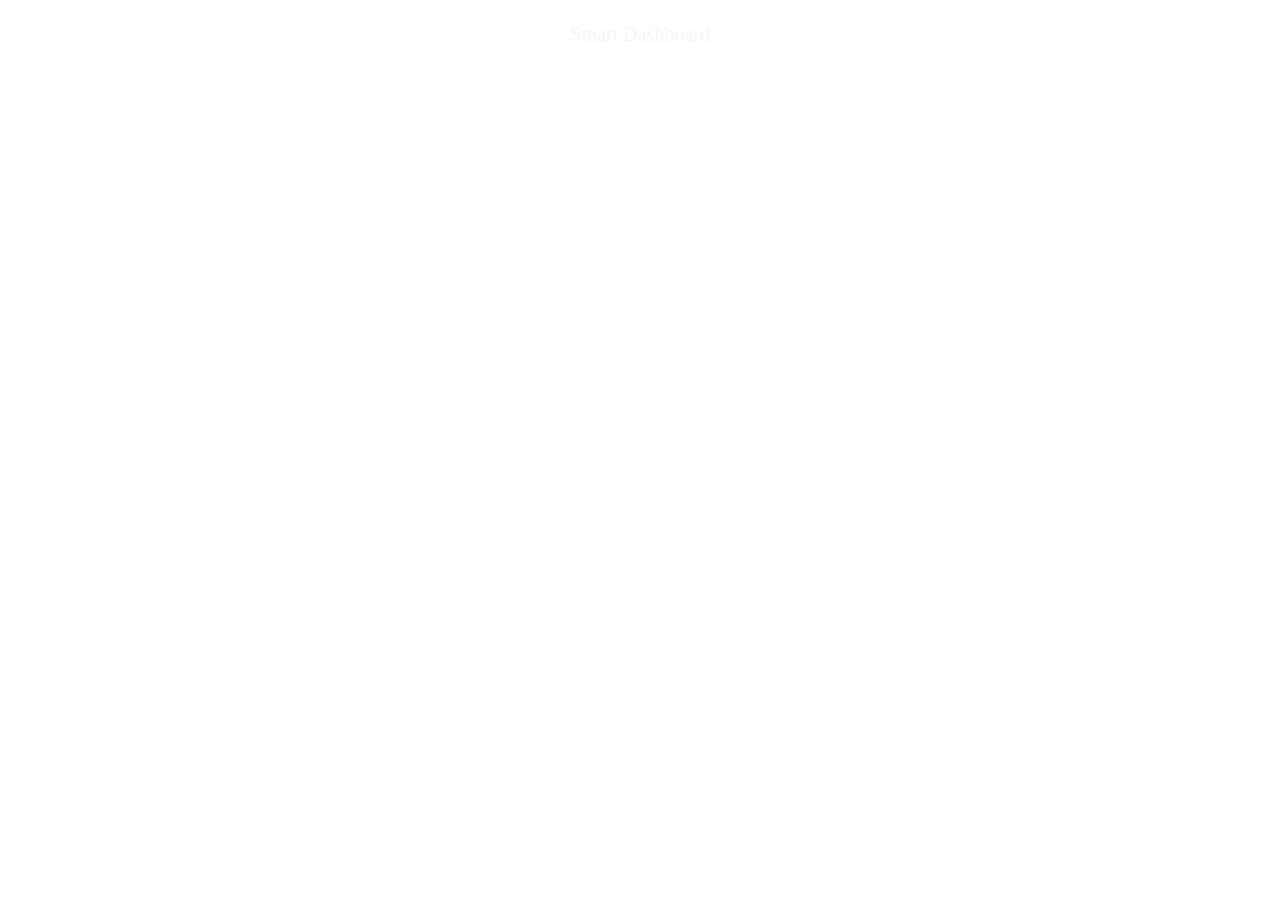
==== index.html @ 5be7c39c "Add files via upload" ====
<!DOCTYPE html>
<html lang="en">
<head>
    <meta charset="UTF-8">
    <meta name="viewport" content="width=device-width, initial-scale=1.0">
    <meta name="description" content="Dashboard Digital SmartInterlink Milik Tricode Inovasi Teknologi">
    <meta name="author" content="Muhammad Tsabit Darmawan">
    <link rel="stylesheet" href="style/style-globe.css">
    <link rel="shortcut icon" href="assets/favico/3codeico.png" type="image/x-icon">
    <meta http-equiv="refresh" content="50">
    <title>Digital Design SmartInterlink Dashboard</title>
</head>
<body>
    <div class="preload"></div>
    <section class="section-global-background">
        <header class="" style="display: flex; justify-content: center;">
            <div class="light-header-cter"></div>
            <div class="border-top"></div>
            <p style="color: aliceblue; font-size: 20px; position: absolute; margin-top: 15px;">Smart Dashboard</p>
        </header>
    </section>
    
</body>
</html>
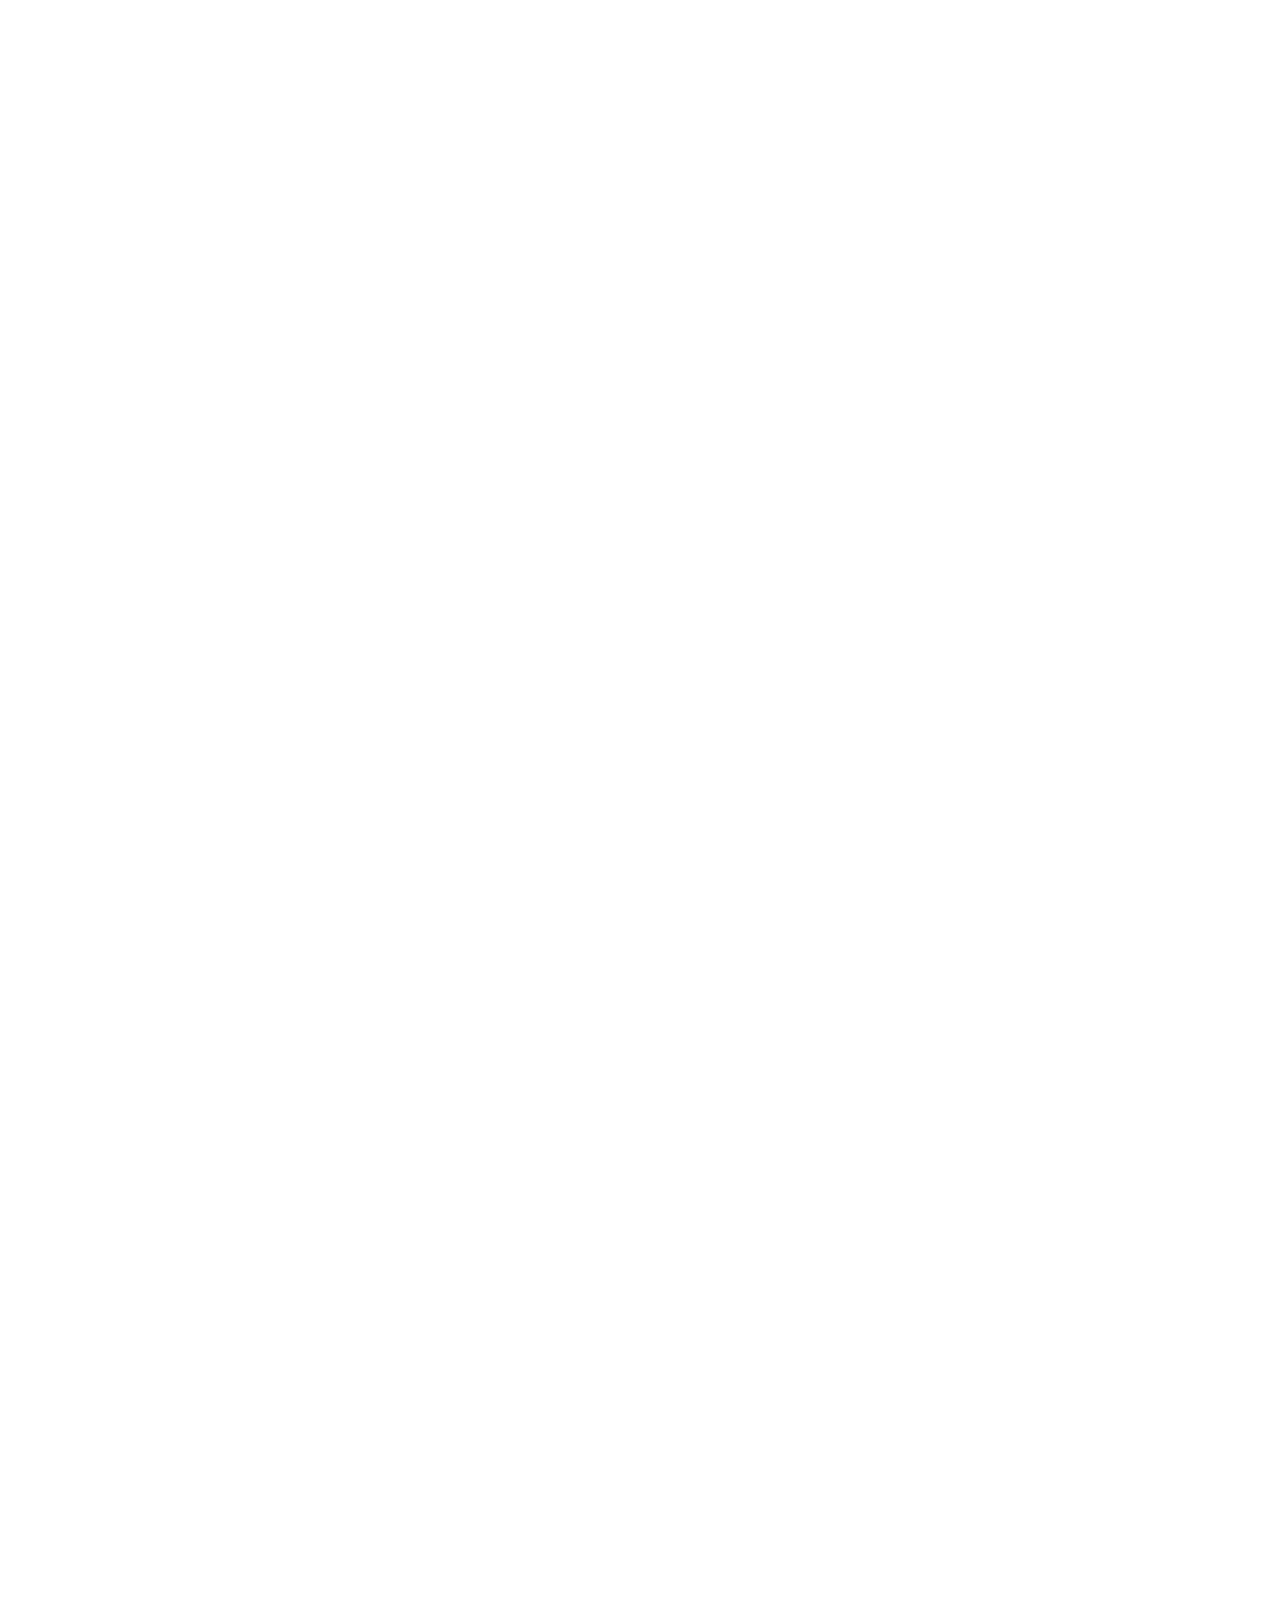
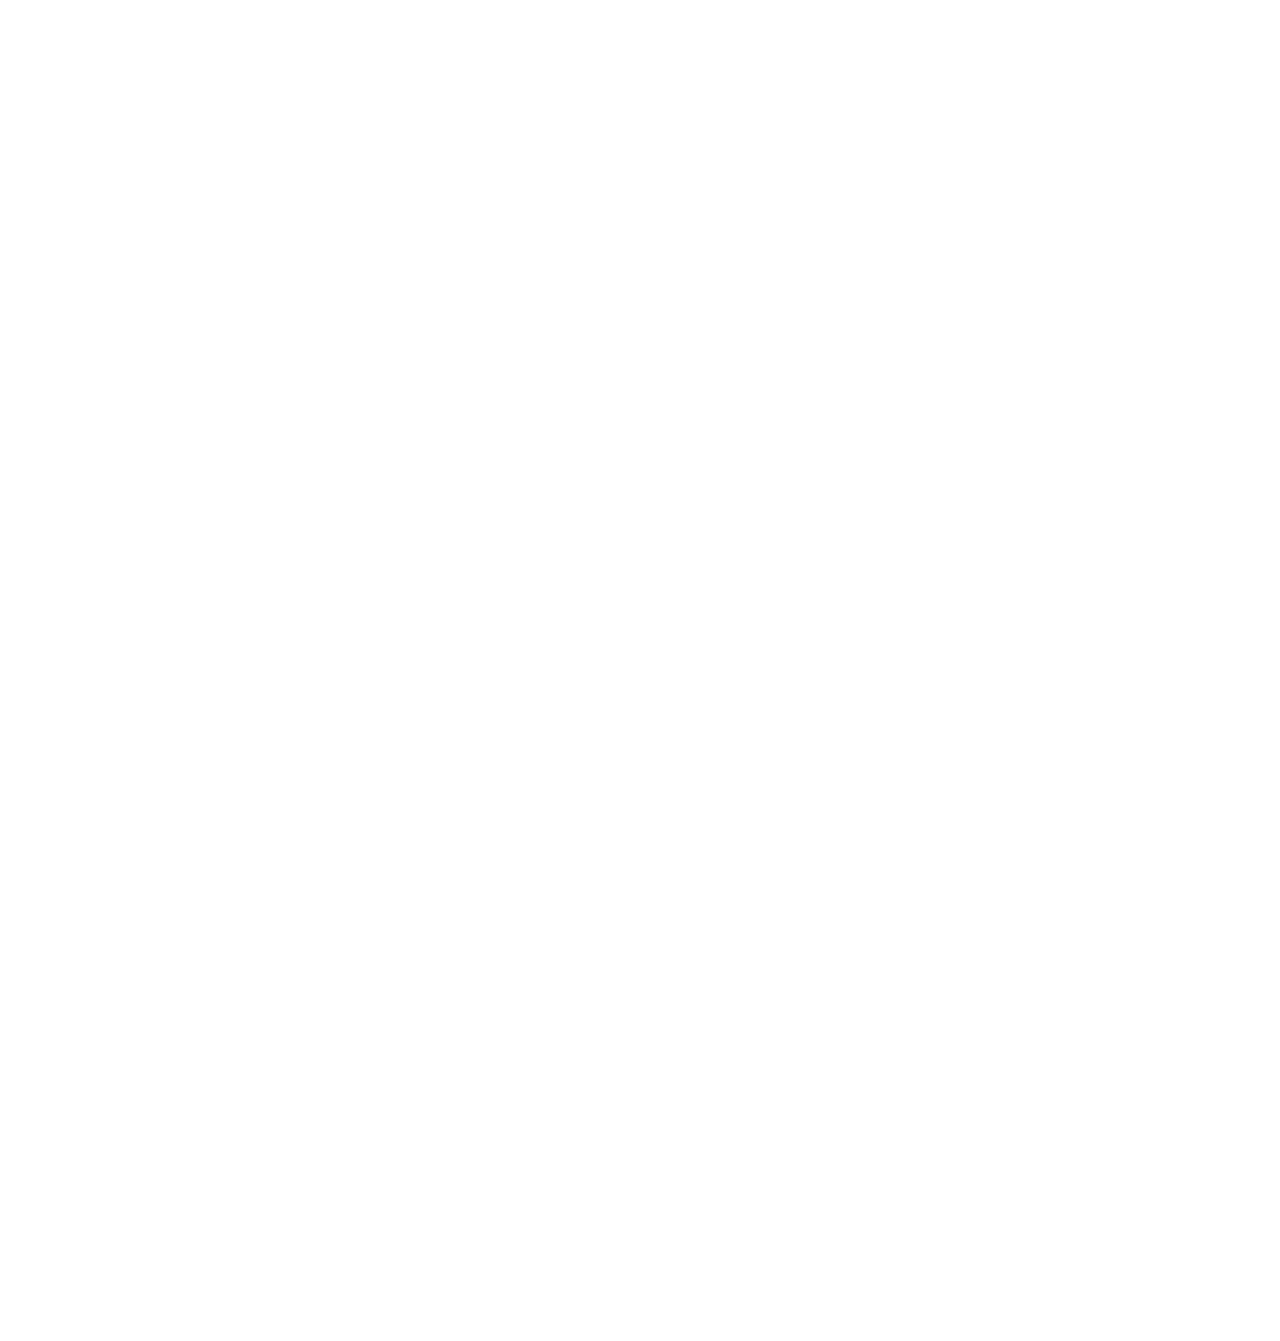
==== commit 87280b3c: "Update index.html" ====
--- a/index.html
+++ b/index.html
@@ -1,24 +1,4590 @@
-<!DOCTYPE html>
 <html lang="en">
+
 <head>
-    <meta charset="UTF-8">
-    <meta name="viewport" content="width=device-width, initial-scale=1.0">
-    <meta name="description" content="Dashboard Digital SmartInterlink Milik Tricode Inovasi Teknologi">
-    <meta name="author" content="Muhammad Tsabit Darmawan">
-    <link rel="stylesheet" href="style/style-globe.css">
-    <link rel="shortcut icon" href="assets/favico/3codeico.png" type="image/x-icon">
-    <meta http-equiv="refresh" content="50">
-    <title>Digital Design SmartInterlink Dashboard</title>
+  <meta charset="utf-8">
+  <meta name="viewport" content="width=device-width">
+  <meta http-equiv="Cache-Control" content="no-cache">
+  <meta http-equiv="Expires" content="0">
+  <meta name="viewport" content="width=device-width,initial-scale=1,maximum-scale=1,user-scalable=no">
+  <title>Web Client</title>
+
+  <script type="text/javascript" src="./Portal/app.js?1727661745168"></script>
+  <script type="text/javascript" src="./Person/app.js?1727661745168"></script>
+  <script type="text/javascript" src="./Anpr/app.js?1727661745168"></script>
+  <script type="text/javascript" src="./VehicleManage/app.js?1727661745168"></script>
+  <script type="text/javascript" src="./Attendance/app.js?1727661745168"></script>
+  <script type="text/javascript" src="./AccessControl/app.js?1727661745168"></script>
+  <script type="text/javascript" src="./Video/app.js?1727661745168"></script>
+  <script type="text/javascript" src="./Broadcast/app.js?1727661745168"></script>
+  <script type="text/javascript" src="./BI/app.js?1727661745168"></script>
+  <script type="text/javascript" src="./Vehicle/app.js?1727661745168"></script>
+  <script type="text/javascript" src="./MobileEnforcement/app.js?1727661745168"></script>
+  <script type="text/javascript" src="./FileManager/app.js?1727661745168"></script>
+  <script type="text/javascript" src="./Maintenance/app.js?1727661745168"></script>
+  <script type="text/javascript" src="./Visitor/app.js?1727661745168"></script>
+  <script type="text/javascript" src="./Resource/app.js?1727661745168"></script>
+  <script type="text/javascript" src="./DisplayDms/app.js?1727661745168"></script>
+  <script type="text/javascript" src="./OfficeworkFlow/app.js?1727661745168"></script>
+  <script type="text/javascript" src="./Event/app.js?1727661745168"></script>
+  
+    
+  <link rel="stylesheet" href="style-pre-dev.css">
+  <link rel="stylesheet" href="style-pre-dev-1.css">
 </head>
-<body>
-    <div class="preload"></div>
-    <section class="section-global-background">
-        <header class="" style="display: flex; justify-content: center;">
-            <div class="light-header-cter"></div>
-            <div class="border-top"></div>
-            <p style="color: aliceblue; font-size: 20px; position: absolute; margin-top: 15px;">Smart Dashboard</p>
-        </header>
-    </section>
-    
+
+<body id="body" style="position: static; overflow: hidden auto;">
+  <div class="ztree-sprite-preload"></div>
+  <div class="checkbox_false_full_focus"></div>
+  <script src="./Common/polyfill.min.js?1698846026652"></script>
+  <script src="./Common/vendorGraph.js?1698846026652"></script>
+  <script src="./Common/main.js?1698846026652"></script>
+  <script src="./Common/common.js?1698846026652"></script>
+  <script src="./Common/components.js?1698846026652"></script>
+  <script src="./Common/delegate.js?1698846026652"></script>
+  <script src="./Common/addon.js?1698846026652"></script>
+  <div id="web-control-ocx-container" style="width:1px;height: 1px;position: absolute;top: -1000px;"></div>
+  <div class="el-loading-mask is-fullscreen is-default is-primary" style="display: none;">
+    <div class="el-loading-spinner"><span class="h-an-icon-loading h-icon-loading loading-icon"><span
+          class="path1"></span><span class="path2"></span><span class="path3"></span><span class="path4"></span></span>
+      <p class="el-loading-text"> Loading… </p>
+    </div>
+  </div>
+  <div id="portal_1727661748311_181" style="height: 100%; width: 100%;">
+    <div style="height: 100%; width: 100%;" id="portal">
+      <div id="portal" class="Portal">
+        <div data-v-73fae838="" class="home-board-wrapper">
+          <div data-v-73fae838="" class="screen"
+            style="transform: scale(0.75) translate(-50%); background: url(/assets/smartinterlink-demo.png);">
+            <div data-v-73fae838="" class="points-container">
+              <div data-v-07463776="" data-v-73fae838="" class="points-wrapper" style="top: 41%; left: 25%;"><i
+                  data-v-07463776="" class="icon icomoon-nav_route_analysis_f"></i>
+                <div data-v-07463776="" class="point-desc animation-out" style="--width: 14px;"><span data-v-07463776=""
+                    class="points-name">Patrol</span></div>
+              </div>
+              <div data-v-07463776="" data-v-73fae838="" class="points-wrapper" style="top: 28%; left: 31%;"><i
+                  data-v-07463776="" class="icon icomoon-nav_alarm_center_f"></i>
+                <div data-v-07463776="" class="point-desc animation-out" style="--width: 14px;"><span data-v-07463776=""
+                    class="points-name">Alarm Detection</span></div>
+              </div>
+              <div data-v-07463776="" data-v-73fae838="" class="points-wrapper" style="top: 21%; left: 42%;"><i
+                  data-v-07463776="" class="icon icomoon-nav_monitoring_f"></i>
+                <div data-v-07463776="" class="point-desc animation-out" style="--width: 14px;"><span data-v-07463776=""
+                    class="points-name">Video</span></div>
+              </div>
+              <div data-v-07463776="" data-v-73fae838="" class="points-wrapper" style="top: 17%; left: 48%;"><i
+                  data-v-07463776="" class="icon icomoon-nav_security_server_f"></i>
+                <div data-v-07463776="" class="point-desc animation-out" style="--width: 14px;"><span data-v-07463776=""
+                    class="points-name">Health Monitoring</span></div>
+              </div>
+              <div data-v-07463776="" data-v-73fae838="" class="points-wrapper" style="top: 37%; left: 33%;"><i
+                  data-v-07463776="" class="icon icomoon-nav_heat_analysis_f"></i>
+                <div data-v-07463776="" class="point-desc animation-out" style="--width: 14px;"><span data-v-07463776=""
+                    class="points-name">Canteen Consumption</span></div>
+              </div>
+              <div data-v-07463776="" data-v-73fae838="" class="points-wrapper" style="top: 39%; left: 41%;"><i
+                  data-v-07463776="" class="icon icomoon-nav_real_timestatus_overview_f"></i>
+                <div data-v-07463776="" class="point-desc animation-out" style="--width: 14px;"><span data-v-07463776=""
+                    class="points-name">Digital Signage Screen</span></div>
+              </div>
+              <div data-v-07463776="" data-v-73fae838="" class="points-wrapper" style="top: 45%; left: 40%;"><i
+                  data-v-07463776="" class="icon icomoon-nav_video_intercom_f"></i>
+                <div data-v-07463776="" class="point-desc animation-out" style="--width: 14px;"><span data-v-07463776=""
+                    class="points-name">Video Intercom</span></div>
+              </div>
+              <div data-v-07463776="" data-v-73fae838="" class="points-wrapper" style="top: 41%; left: 47%;"><i
+                  data-v-07463776="" class="icon icomoon-nav_authentication_f"></i>
+                <div data-v-07463776="" class="point-desc animation-out" style="--width: 14px;"><span data-v-07463776=""
+                    class="points-name">Visitor</span></div>
+              </div>
+              <div data-v-07463776="" data-v-73fae838="" class="points-wrapper" style="top: 47%; left: 51%;"><i
+                  data-v-07463776="" class="icon icomoon-nav_face-search_f"></i>
+                <div data-v-07463776="" class="point-desc animation-out" style="--width: 14px;"><span data-v-07463776=""
+                    class="points-name">Access Control</span></div>
+              </div>
+              <div data-v-07463776="" data-v-73fae838="" class="points-wrapper" style="top: 25%; left: 55%;"><i
+                  data-v-07463776="" class="icon icomoon-nav_dashboard_f"></i>
+                <div data-v-07463776="" class="point-desc animation-out" style="--width: 14px;"><span data-v-07463776=""
+                    class="points-name">Intelligent Analysis</span></div>
+              </div>
+              <div data-v-07463776="" data-v-73fae838="" class="points-wrapper" style="top: 25%; left: 64%;"><i
+                  data-v-07463776="" class="icon icomoon-nav_speaker_unit_f"></i>
+                <div data-v-07463776="" class="point-desc animation-out" style="--width: 14px;"><span data-v-07463776=""
+                    class="points-name">Broadcast</span></div>
+              </div>
+              <div data-v-07463776="" data-v-73fae838="" class="points-wrapper" style="top: 35%; left: 62%;"><i
+                  data-v-07463776="" class="icon icomoon-nav_identity_access_search_f"></i>
+                <div data-v-07463776="" class="point-desc animation-out" style="--width: 14px;"><span data-v-07463776=""
+                    class="points-name">Attendance</span></div>
+              </div>
+              <div data-v-07463776="" data-v-73fae838="" class="points-wrapper" style="top: 47%; left: 64%;"><i
+                  data-v-07463776="" class="icon icomoon-nav_door_f"></i>
+                <div data-v-07463776="" class="point-desc animation-out" style="--width: 14px;"><span data-v-07463776=""
+                    class="points-name">Emergency Escape</span></div>
+              </div>
+              <div data-v-07463776="" data-v-73fae838="" class="points-wrapper" style="top: 60%; left: 65%;"><i
+                  data-v-07463776="" class="icon icomoon-nav_Temperature_f"></i>
+                <div data-v-07463776="" class="point-desc animation-out" style="--width: 14px;"><span data-v-07463776=""
+                    class="points-name">Temperature Screening</span></div>
+              </div>
+              <div data-v-07463776="" data-v-73fae838="" class="points-wrapper" style="top: 65%; left: 60%;"><i
+                  data-v-07463776="" class="icon icomoon-nav_entrance_exit_f"></i>
+                <div data-v-07463776="" class="point-desc animation-out" style="--width: 14px;"><span data-v-07463776=""
+                    class="points-name">Entrance and Exit</span></div>
+              </div>
+              <div data-v-07463776="" data-v-73fae838="" class="points-wrapper" style="top: 66%; left: 35%;"><i
+                  data-v-07463776="" class="icon icomoon-nav_vehicle_analysis_f"></i>
+                <div data-v-07463776="" class="point-desc animation-out" style="--width: 14px;"><span data-v-07463776=""
+                    class="points-name">On-Board Service</span></div>
+              </div>
+            </div>
+            <div data-v-73fae838="" class="board-header">
+              <div data-v-73fae838="" class="header-top">
+                <div data-v-73fae838="" class="header-top-center"><img data-v-73fae838=""
+                    src="[data-uri]"
+                    class="twill-img twill-img__left"> <span data-v-73fae838="" class="header-title">Smart Dashboard
+                    Tricode</span> <img data-v-73fae838=""
+                    src="[data-uri]"
+                    class="twill-img twill-img__right"></div>
+              </div>
+              <div data-v-73fae838="" class="header-menu" style=""><span data-v-73fae838="" title="Overview"
+                  class="tab menu-sel">Overview</span><span data-v-73fae838="" title="Person"
+                  class="tab menu-nor">Person</span><span data-v-73fae838="" title="Vehicle"
+                  class="tab menu-nor">Vehicle</span><span data-v-73fae838="" title="Security"
+                  class="tab menu-nor">Security</span> <!----></div>
+            </div>
+            <div data-v-73fae838="" class="board-content"><!---->
+              <div data-v-aa69c0be="" data-v-73fae838="" class="overview">
+                <div data-v-3f4dba14="" data-v-aa69c0be="" class="panel-wrapper show-panel ltr" style="width: 360px;">
+                  <div data-v-2e45b11d="" data-v-aa69c0be="" class="people-statistics board-margin" data-v-3f4dba14="">
+                    <div data-v-3c5108cb="" data-v-2e45b11d="" class="board-bar">
+                      <div data-v-3c5108cb="" class="board-bar-left"><span data-v-3c5108cb="" class="board-bar-icon"
+                          style="background-image: url(&quot;[data-uri]&quot;);"></span>
+                        <div data-v-3c5108cb="" class="title-wrapper" style="width: 292px;"><span data-v-3c5108cb=""
+                            title="TODAY’S PERSON STATISTICS" class="board-bar-title">TODAY’S PERSON STATISTICS</span>
+                        </div>
+                      </div>
+                      <div data-v-3c5108cb="" class="board-bar-right"><!----> <button data-v-3c5108cb="" type="button"
+                          title="Refresh" class="el-button el-button--default is-icon"><!----><i
+                            class="icomoon-common_btn_refresh"></i><!----><!----></button></div>
+                    </div>
+                    <div data-v-2e45b11d="" class="wrapper bottom-line">
+                      <div data-v-2e45b11d="" class="img"><img data-v-2e45b11d=""
+                          src="[data-uri]">
+                      </div>
+                      <div data-v-2e45b11d="" class="right">
+                        <div data-v-2e45b11d="" class="content-wrapper"><span data-v-2e45b11d=""
+                            title="Persons in Campus" class="title ellipsis">Persons in Campus</span> <span
+                            data-v-2e45b11d="" class="all">0</span></div>
+                        <div data-v-2e45b11d="" class="content-wrapper"><span data-v-2e45b11d="" class="text-wrapper">
+                            <div data-v-c45aeb64="" data-v-2e45b11d="" class="circle-wrapper"
+                              style="background: rgb(64, 164, 255); box-shadow: rgba(0, 43, 255, 0.5) 0px 0px 4px 0px;">
+                            </div> <label data-v-2e45b11d="" class="normal-content">Entered Persons：</label>
+                          </span> <span data-v-2e45b11d="" class="number">0</span></div>
+                        <div data-v-2e45b11d="" class="content-wrapper"><span data-v-2e45b11d="" class="text-wrapper">
+                            <div data-v-c45aeb64="" data-v-2e45b11d="" class="circle-wrapper"
+                              style="background: rgb(255, 202, 49); box-shadow: rgba(255, 64, 0, 0.5) 0px 0px 4px 0px;">
+                            </div> <label data-v-2e45b11d="" class="normal-content">Exited Persons：</label>
+                          </span> <span data-v-2e45b11d="" class="number">0</span></div>
+                      </div>
+                    </div>
+                    <div data-v-2e45b11d="" class="wrapper">
+                      <div data-v-2e45b11d="" class="img"><img data-v-2e45b11d=""
+                          src="[data-uri]">
+                      </div>
+                      <div data-v-2e45b11d="" class="right">
+                        <div data-v-2e45b11d="" class="content-wrapper"><span data-v-2e45b11d=""
+                            title="Visitors in Campus" class="title ellipsis">Visitors in Campus</span> <span
+                            data-v-2e45b11d="" class="all">0</span></div>
+                        <div data-v-2e45b11d="" class="content-wrapper"><span data-v-2e45b11d="" class="text-wrapper">
+                            <div data-v-c45aeb64="" data-v-2e45b11d="" class="circle-wrapper"
+                              style="background: rgb(64, 164, 255); box-shadow: rgba(0, 43, 255, 0.5) 0px 0px 4px 0px;">
+                            </div> <label data-v-2e45b11d="" class="normal-content">Entered Persons：</label>
+                          </span> <span data-v-2e45b11d="" class="number">0</span></div>
+                        <div data-v-2e45b11d="" class="content-wrapper"><span data-v-2e45b11d="" class="text-wrapper">
+                            <div data-v-c45aeb64="" data-v-2e45b11d="" class="circle-wrapper"
+                              style="background: rgb(255, 202, 49); box-shadow: rgba(255, 64, 0, 0.5) 0px 0px 4px 0px;">
+                            </div> <label data-v-2e45b11d="" class="normal-content">Exited Persons：</label>
+                          </span> <span data-v-2e45b11d="" class="number">0</span></div>
+                      </div>
+                    </div>
+                  </div>
+                  <div data-v-340de984="" data-v-aa69c0be="" class="chart-wrapper board-margin"
+                    menu-id="s_menu_accesscontrol_databoard_access_trends" condition="[object Object]"
+                    data-v-3f4dba14="">
+                    <div data-v-3c5108cb="" data-v-340de984="" class="board-bar"
+                      menu-id="s_menu_accesscontrol_databoard_access_trends">
+                      <div data-v-3c5108cb="" class="board-bar-left"><span data-v-3c5108cb="" class="board-bar-icon"
+                          style="background-image: url(&quot;[data-uri]&quot;);"></span>
+                        <div data-v-3c5108cb="" class="title-wrapper" style="width: 174px;"><span data-v-3c5108cb=""
+                            title="ACCESS TREND" class="board-bar-title">ACCESS TREND</span></div>
+                      </div>
+                      <div data-v-3c5108cb="" class="board-bar-right">
+                        <div data-v-3c5108cb="" class="el-select"><!----><span class="el-select__text"></span><!---->
+                          <div class="el-input el-input--suffix"><!----><!----><!----><input autocomplete="off"
+                              placeholder="Please select." readonly="readonly" unselectable="off" type="text" rows="2"
+                              tipsmaxwidth="480" tipsplacement="top-start" tipsoffset="0" tipstrigger="focus"
+                              tipsclass="" debounce="0" title="Last 30 Days" class="el-input__inner"
+                              style="padding-right: 20.9778px;"><!----><span class="el-input__suffix"><span
+                                class="el-input__suffix-inner"><i
+                                  class="el-input__icon h-icon-angle_down_sm"></i><!----></span></span><!----><!---->
+                          </div>
+                          <div class="el-select-dropdown board-bar-select"
+                            style="display: none; min-width: 63.8074px; max-width: 480px;">
+                            <div class="el-scrollbar has-gutter" always-show="" is-small="" style="">
+                              <div class="el-select-dropdown__wrap el-scrollbar__wrap"
+                                style="margin-bottom: -9px; margin-right: -9px;">
+                                <ul class="el-scrollbar__view el-select-dropdown__list">
+                                  <li data-v-3c5108cb="" title="" class="el-select-dropdown__item radio"><!----><span
+                                      class=""> Today </span><!----><!----></li>
+                                  <li data-v-3c5108cb="" title="" class="el-select-dropdown__item radio"><!----><span
+                                      class=""> Last 7 Days </span><!----><!----></li>
+                                  <li data-v-3c5108cb="" title="" class="el-select-dropdown__item selected radio">
+                                    <!----><span class=""> Last 30 Days </span><!----><!----></li><!---->
+                                </ul>
+                              </div>
+                              <div class="el-scrollbar__bar is-horizontal"
+                                style="opacity: 1; height: 12px; display: none;">
+                                <div class="el-scrollbar__rail">
+                                  <div class="el-scrollbar__thumb" style="opacity: 1;"></div>
+                                </div>
+                              </div>
+                              <div class="el-scrollbar__bar is-vertical"
+                                style="opacity: 1; width: 12px; display: none;">
+                                <div class="el-scrollbar__rail">
+                                  <div class="el-scrollbar__thumb" style="opacity: 1;"></div>
+                                </div>
+                              </div>
+                            </div><!---->
+                          </div>
+                        </div> <button data-v-3c5108cb="" type="button" title="Refresh"
+                          class="el-button el-button--default is-icon"><!----><i
+                            class="icomoon-common_btn_refresh"></i><!----><!----></button>
+                      </div>
+                    </div>
+                    <div data-v-340de984="" class="chart" _echarts_instance_="ec_1727661748868"
+                      style="-webkit-tap-highlight-color: transparent; user-select: none; position: relative;">
+                      <div
+                        style="position: relative; width: 395px; height: 250px; padding: 0px; margin: 0px; border-width: 0px;">
+                        <canvas data-zr-dom-id="zr_0" width="617" height="390"
+                          style="position: absolute; left: 0px; top: 0px; width: 395px; height: 250px; user-select: none; -webkit-tap-highlight-color: rgba(0, 0, 0, 0); padding: 0px; margin: 0px; border-width: 0px;"></canvas>
+                      </div>
+                      <div></div>
+                    </div>
+                  </div>
+                  <div data-v-c4810cae="" data-v-aa69c0be="" class="chart-wrapper"
+                    menu-id="s_menu_vehicle_databoard_vehicle_flow_trends" condition="[object Object]"
+                    data-v-3f4dba14="">
+                    <div data-v-3c5108cb="" data-v-c4810cae="" class="board-bar"
+                      menu-id="s_menu_vehicle_databoard_vehicle_flow_trends">
+                      <div data-v-3c5108cb="" class="board-bar-left"><span data-v-3c5108cb="" class="board-bar-icon"
+                          style="background-image: url(&quot;[data-uri]&quot;);"></span>
+                        <div data-v-3c5108cb="" class="title-wrapper" style="width: 174px;"><span data-v-3c5108cb=""
+                            title="VEHICLE PARKING TREND OF PARKING LOTS" class="board-bar-title title-name-ani"
+                            style="--scrollWidth: -354px;">VEHICLE PARKING TREND OF PARKING LOTS</span></div>
+                      </div>
+                      <div data-v-3c5108cb="" class="board-bar-right">
+                        <div data-v-3c5108cb="" class="el-select"><!----><span class="el-select__text"></span><!---->
+                          <div class="el-input el-input--suffix"><!----><!----><!----><input autocomplete="off"
+                              placeholder="Please select." readonly="readonly" unselectable="off" type="text" rows="2"
+                              tipsmaxwidth="480" tipsplacement="top-start" tipsoffset="0" tipstrigger="focus"
+                              tipsclass="" debounce="0" title="Last 7 Days" class="el-input__inner"
+                              style="padding-right: 20.9778px;"><!----><span class="el-input__suffix"><span
+                                class="el-input__suffix-inner"><i
+                                  class="el-input__icon h-icon-angle_down_sm"></i><!----></span></span><!----><!---->
+                          </div>
+                          <div class="el-select-dropdown board-bar-select"
+                            style="display: none; min-width: 63.8074px; max-width: 480px;">
+                            <div class="el-scrollbar has-gutter" always-show="" is-small="" style="">
+                              <div class="el-select-dropdown__wrap el-scrollbar__wrap"
+                                style="margin-bottom: -9px; margin-right: -9px;">
+                                <ul class="el-scrollbar__view el-select-dropdown__list">
+                                  <li data-v-3c5108cb="" title="" class="el-select-dropdown__item radio"><!----><span
+                                      class=""> Today </span><!----><!----></li>
+                                  <li data-v-3c5108cb="" title="" class="el-select-dropdown__item selected radio">
+                                    <!----><span class=""> Last 7 Days </span><!----><!----></li>
+                                  <li data-v-3c5108cb="" title="" class="el-select-dropdown__item radio"><!----><span
+                                      class=""> Last 30 Days </span><!----><!----></li><!---->
+                                </ul>
+                              </div>
+                              <div class="el-scrollbar__bar is-horizontal"
+                                style="opacity: 1; height: 12px; display: none;">
+                                <div class="el-scrollbar__rail">
+                                  <div class="el-scrollbar__thumb" style="opacity: 1;"></div>
+                                </div>
+                              </div>
+                              <div class="el-scrollbar__bar is-vertical"
+                                style="opacity: 1; width: 12px; display: none;">
+                                <div class="el-scrollbar__rail">
+                                  <div class="el-scrollbar__thumb" style="opacity: 1;"></div>
+                                </div>
+                              </div>
+                            </div><!---->
+                          </div>
+                        </div> <button data-v-3c5108cb="" type="button" title="Refresh"
+                          class="el-button el-button--default is-icon"><!----><i
+                            class="icomoon-common_btn_refresh"></i><!----><!----></button>
+                      </div>
+                    </div>
+                    <div data-v-c4810cae="" class="chart" _echarts_instance_="ec_1727661748869"
+                      style="-webkit-tap-highlight-color: transparent; user-select: none; position: relative;">
+                      <div
+                        style="position: relative; width: 395px; height: 250px; padding: 0px; margin: 0px; border-width: 0px;">
+                        <canvas data-zr-dom-id="zr_0" width="617" height="390"
+                          style="position: absolute; left: 0px; top: 0px; width: 395px; height: 250px; user-select: none; -webkit-tap-highlight-color: rgba(0, 0, 0, 0); padding: 0px; margin: 0px; border-width: 0px;"></canvas>
+                      </div>
+                      <div></div>
+                    </div>
+                  </div>
+                </div>
+                <div data-v-3f4dba14="" data-v-aa69c0be="" class="panel-wrapper show-panel rtl" style="width: 360px;">
+                  <div data-v-788e5d64="" data-v-aa69c0be="" class="alarm-trends board-margin"
+                    menu-id="s_menu_event_databoard_alarm_trends" condition="[object Object]" data-v-3f4dba14="">
+                    <div data-v-3c5108cb="" data-v-788e5d64="" class="board-bar"
+                      menu-id="s_menu_event_databoard_alarm_trends">
+                      <div data-v-3c5108cb="" class="board-bar-left"><span data-v-3c5108cb="" class="board-bar-icon"
+                          style="background-image: url(&quot;[data-uri]&quot;);"></span>
+                        <div data-v-3c5108cb="" class="title-wrapper" style="width: 174px;"><span data-v-3c5108cb=""
+                            title="ALARM TREND" class="board-bar-title">ALARM TREND</span></div>
+                      </div>
+                      <div data-v-3c5108cb="" class="board-bar-right">
+                        <div data-v-3c5108cb="" class="el-select"><!----><span class="el-select__text"></span><!---->
+                          <div class="el-input el-input--suffix"><!----><!----><!----><input autocomplete="off"
+                              placeholder="Please select." readonly="readonly" unselectable="off" type="text" rows="2"
+                              tipsmaxwidth="480" tipsplacement="top-start" tipsoffset="0" tipstrigger="focus"
+                              tipsclass="" debounce="0" title="Last 7 Days" class="el-input__inner"
+                              style="padding-right: 20.9777px;"><!----><span class="el-input__suffix"><span
+                                class="el-input__suffix-inner"><i
+                                  class="el-input__icon h-icon-angle_down_sm"></i><!----></span></span><!----><!---->
+                          </div>
+                          <div class="el-select-dropdown board-bar-select"
+                            style="display: none; min-width: 63.8074px; max-width: 480px;">
+                            <div class="el-scrollbar has-gutter" always-show="" is-small="" style="">
+                              <div class="el-select-dropdown__wrap el-scrollbar__wrap"
+                                style="margin-bottom: -9px; margin-right: -9px;">
+                                <ul class="el-scrollbar__view el-select-dropdown__list">
+                                  <li data-v-3c5108cb="" title="" class="el-select-dropdown__item radio"><!----><span
+                                      class=""> Today </span><!----><!----></li>
+                                  <li data-v-3c5108cb="" title="" class="el-select-dropdown__item selected radio">
+                                    <!----><span class=""> Last 7 Days </span><!----><!----></li>
+                                  <li data-v-3c5108cb="" title="" class="el-select-dropdown__item radio"><!----><span
+                                      class=""> Last 30 Days </span><!----><!----></li><!---->
+                                </ul>
+                              </div>
+                              <div class="el-scrollbar__bar is-horizontal"
+                                style="opacity: 1; height: 12px; display: none;">
+                                <div class="el-scrollbar__rail">
+                                  <div class="el-scrollbar__thumb" style="opacity: 1;"></div>
+                                </div>
+                              </div>
+                              <div class="el-scrollbar__bar is-vertical"
+                                style="opacity: 1; width: 12px; display: none;">
+                                <div class="el-scrollbar__rail">
+                                  <div class="el-scrollbar__thumb" style="opacity: 1;"></div>
+                                </div>
+                              </div>
+                            </div><!---->
+                          </div>
+                        </div> <button data-v-3c5108cb="" type="button" title="Refresh"
+                          class="el-button el-button--default is-icon"><!----><i
+                            class="icomoon-common_btn_refresh"></i><!----><!----></button>
+                      </div>
+                    </div>
+                    <div data-v-788e5d64="" class="alarm-all-wrapper">
+                      <div data-v-788e5d64="" class="alarm-all">
+                        <div data-v-788e5d64="" class="alarm-all-left">
+                          <div data-v-788e5d64="" class="out-circle-wrapper">
+                            <div data-v-788e5d64="" class="out-circle">
+                              <div data-v-155d5a06="" data-v-788e5d64="" class="triangle top triangle-animation"
+                                style="border-bottom: 8px solid rgb(255, 0, 0); border-left: 4px solid transparent; border-right: 4px solid transparent;">
+                              </div>
+                              <div data-v-155d5a06="" data-v-788e5d64="" class="triangle right triangle-animation"
+                                style="border-bottom: 8px solid rgb(255, 0, 0); border-left: 4px solid transparent; border-right: 4px solid transparent;">
+                              </div>
+                              <div data-v-155d5a06="" data-v-788e5d64="" class="triangle bottom triangle-animation"
+                                style="border-bottom: 8px solid rgb(255, 0, 0); border-left: 4px solid transparent; border-right: 4px solid transparent;">
+                              </div>
+                              <div data-v-155d5a06="" data-v-788e5d64="" class="triangle left triangle-animation"
+                                style="border-bottom: 8px solid rgb(255, 0, 0); border-left: 4px solid transparent; border-right: 4px solid transparent;">
+                              </div>
+                              <div data-v-788e5d64="" class="inner-circle"><span data-v-788e5d64=""
+                                  class="text">321</span></div>
+                            </div>
+                          </div>
+                          <div data-v-788e5d64="" class="alarm-all-text"><span data-v-788e5d64=""
+                              class="left-arrow"></span> <span data-v-788e5d64="" title="Total Alarms"
+                              class="alarm-text">Total Alarms</span> <span data-v-788e5d64=""
+                              class="right-arrow"></span></div>
+                        </div>
+                        <div data-v-788e5d64="" class="alarm-all-chart" _echarts_instance_="ec_1727661748870"
+                          style="-webkit-tap-highlight-color: transparent; user-select: none; position: relative;">
+                          <div
+                            style="position: relative; width: 198px; height: 154px; padding: 0px; margin: 0px; border-width: 0px; cursor: default;">
+                            <canvas data-zr-dom-id="zr_0" width="309" height="240"
+                              style="position: absolute; left: 0px; top: 0px; width: 198px; height: 154px; user-select: none; -webkit-tap-highlight-color: rgba(0, 0, 0, 0); padding: 0px; margin: 0px; border-width: 0px;"></canvas>
+                          </div>
+                          <div
+                            style="position: absolute; display: none; white-space: nowrap; z-index: 9999999; transition: left 0.4s cubic-bezier(0.23, 1, 0.32, 1), top 0.4s cubic-bezier(0.23, 1, 0.32, 1); color: rgb(255, 255, 255); font: 14px / 21px &quot;Microsoft YaHei&quot;; padding: 6px; left: 35px; top: 9px; width: 138px; height: 60px; background: linear-gradient(90deg, rgba(255, 106, 0, 0.4) 0%, rgba(255, 0, 17, 0.2) 50%, rgba(255, 143, 64, 0) 100%) rgb(7, 9, 19); border: 1px solid rgb(255, 18, 34); border-radius: 4px; pointer-events: none;">
+                            <div class="tooltip-vehicle">
+                              <div class="tooltip-time">09/24</div>
+                              <div class="legend"
+                                style="height:30px;width:100%;display:flex;justify-content:space-between;align-items:center;">
+                                <div class="legend-pic"
+                                  style="height:8px;width:12px;border-radius: 1px;background:#FF0000;"></div>
+                                <div class="legend-name"
+                                  style="width:100px ;margin-left:6px;overflow: hidden;text-overflow: ellipsis;white-space: nowrap;"
+                                  title="Quantity">Quantity</div>
+                                <div class="legend-numb">79</div>
+                              </div>
+                            </div>
+                          </div>
+                        </div>
+                      </div>
+                      <div data-v-788e5d64="" class="alarm-type">
+                        <div data-v-788e5d64="" class="alarm-box deal">
+                          <div data-v-5e190c7c="" data-v-788e5d64="" class="circle-progress alarm-box-out">
+                            <div data-v-5e190c7c="" class="circle circle-left"
+                              style="background-color: rgb(38, 129, 255);">
+                              <div data-v-5e190c7c="" style="background-color: rgb(23, 52, 88);"></div>
+                            </div>
+                            <div data-v-5e190c7c="" class="circle circle-right"
+                              style="background-color: rgb(38, 129, 255);">
+                              <div data-v-5e190c7c="" style="background-color: rgb(23, 52, 88);"></div>
+                            </div>
+                            <div data-v-5e190c7c="" class="number">
+                              <div data-v-788e5d64="" data-v-5e190c7c="" class="alarm-box-inner"><img data-v-788e5d64=""
+                                  data-v-5e190c7c=""
+                                  src="[data-uri]">
+                              </div>
+                            </div>
+                          </div>
+                          <div data-v-788e5d64="" class="alarm-box-text"><span data-v-788e5d64="" title="Acknowledged"
+                              class="text handle-text">Acknowledged</span> <span data-v-788e5d64=""
+                              class="number">0</span></div>
+                        </div>
+                        <div data-v-788e5d64="" class="alarm-box undeal">
+                          <div data-v-5e190c7c="" data-v-788e5d64="" class="circle-progress alarm-box-out">
+                            <div data-v-5e190c7c="" class="circle circle-left"
+                              style="background-color: rgb(255, 20, 0);">
+                              <div data-v-5e190c7c=""
+                                style="background-color: rgb(104, 3, 6); transform: rotate(180deg);"></div>
+                            </div>
+                            <div data-v-5e190c7c="" class="circle circle-right"
+                              style="background-color: rgb(255, 20, 0);">
+                              <div data-v-5e190c7c=""
+                                style="background-color: rgb(104, 3, 6); transform: rotate(180deg);"></div>
+                            </div>
+                            <div data-v-5e190c7c="" class="number">
+                              <div data-v-788e5d64="" data-v-5e190c7c="" class="alarm-box-inner"><img data-v-788e5d64=""
+                                  data-v-5e190c7c=""
+                                  src="[data-uri]">
+                              </div>
+                            </div>
+                          </div>
+                          <div data-v-788e5d64="" class="alarm-box-text"><span data-v-788e5d64="" title="Unacknowledged"
+                              class="text un-handle-text">Unacknowledged</span> <span data-v-788e5d64=""
+                              class="number">321</span></div>
+                        </div>
+                      </div>
+                    </div>
+                  </div>
+                  <div data-v-0e141191="" data-v-aa69c0be="" class="device-statistics board-margin"
+                    menu-id="s_menu_maintenance_databoard_device_statistics" condition="" data-v-3f4dba14="">
+                    <div data-v-3c5108cb="" data-v-0e141191="" class="board-bar">
+                      <div data-v-3c5108cb="" class="board-bar-left"><span data-v-3c5108cb="" class="board-bar-icon"
+                          style="background-image: url(&quot;[data-uri]&quot;);"></span>
+                        <div data-v-3c5108cb="" class="title-wrapper" style="width: 292px;"><span data-v-3c5108cb=""
+                            title="DEVICE STATISTICS" class="board-bar-title">DEVICE STATISTICS</span></div>
+                      </div>
+                      <div data-v-3c5108cb="" class="board-bar-right"><!----> <button data-v-3c5108cb="" type="button"
+                          title="Refresh" class="el-button el-button--default is-icon"><!----><i
+                            class="icomoon-common_btn_refresh"></i><!----><!----></button></div>
+                    </div>
+                    <div data-v-0e141191="" class="device-statistics-legend">
+                      <div data-v-4c5e29ea="" data-v-0e141191="" class="legend" style="margin-left: 26px;">
+                        <div data-v-4c5e29ea="" class="legend-line-wrapper"><span data-v-4c5e29ea="" class="legend-line"
+                            style="background: rgb(0, 106, 255); width: 16px; height: 4px;"></span></div> <span
+                          data-v-4c5e29ea="" class="legend-text">Normal</span> <!---->
+                      </div>
+                      <div data-v-4c5e29ea="" data-v-0e141191="" class="legend" style="margin-left: 26px;">
+                        <div data-v-4c5e29ea="" class="legend-line-wrapper"><span data-v-4c5e29ea="" class="legend-line"
+                            style="background: rgb(255, 149, 44); width: 16px; height: 4px;"></span></div> <span
+                          data-v-4c5e29ea="" class="legend-text">Warning</span> <!---->
+                      </div>
+                      <div data-v-4c5e29ea="" data-v-0e141191="" class="legend" style="margin-left: 26px;">
+                        <div data-v-4c5e29ea="" class="legend-line-wrapper"><span data-v-4c5e29ea="" class="legend-line"
+                            style="background: rgb(232, 17, 35); width: 16px; height: 4px;"></span></div> <span
+                          data-v-4c5e29ea="" class="legend-text">Exception</span> <!---->
+                      </div>
+                    </div>
+                    <div data-v-0e141191="" class="progress-bar-wrapper">
+                      <div data-v-2a62e72c="" data-v-0e141191="" class="progress-bar">
+                        <div data-v-2a62e72c="" class="img">
+                          <div data-v-2a62e72c="" class="bounce-icon"
+                            style="background: url(&quot;[data-uri]&quot;) no-repeat;">
+                          </div>
+                        </div>
+                        <div data-v-2a62e72c="" class="right">
+                          <div data-v-2a62e72c="" class="text"><span data-v-2a62e72c="" class="text-name">Device</span>
+                            <span data-v-2a62e72c=""><label data-v-2a62e72c="" class="text-normal">0/</label> <label
+                                data-v-2a62e72c="" class="text-notice">8/</label> <label data-v-2a62e72c=""
+                                class="text-abnormal">8</label></span></div>
+                          <div data-v-9aa99432="" data-v-2a62e72c="" class="scale-bar">
+                            <div data-v-9aa99432="" class="progress-success progress-line"
+                              style="background: rgb(255, 149, 44); width: 50%;"></div>
+                            <div data-v-9aa99432="" class="skew" style="left: 50%;"></div>
+                            <div data-v-9aa99432="" class="progress-success progress-line"
+                              style="background: rgb(232, 17, 35); width: 50%;"></div> <!---->
+                          </div>
+                        </div>
+                      </div>
+                      <div data-v-2a62e72c="" data-v-0e141191="" class="progress-bar">
+                        <div data-v-2a62e72c="" class="img">
+                          <div data-v-2a62e72c="" class="bounce-icon"
+                            style="background: url(&quot;[data-uri]&quot;) no-repeat;">
+                          </div>
+                        </div>
+                        <div data-v-2a62e72c="" class="right">
+                          <div data-v-2a62e72c="" class="text"><span data-v-2a62e72c="" class="text-name">Server</span>
+                            <span data-v-2a62e72c=""><label data-v-2a62e72c="" class="text-normal">0/</label> <label
+                                data-v-2a62e72c="" class="text-notice">0/</label> <label data-v-2a62e72c=""
+                                class="text-abnormal">0</label></span></div>
+                          <div data-v-9aa99432="" data-v-2a62e72c="" class="scale-bar">
+                            <div data-v-9aa99432="" class="progress-success progress-line"
+                              style="background: rgb(0, 106, 255); width: 100%;"></div> <!---->
+                          </div>
+                        </div>
+                      </div>
+                      <div data-v-2a62e72c="" data-v-0e141191="" class="progress-bar">
+                        <div data-v-2a62e72c="" class="img">
+                          <div data-v-2a62e72c="" class="bounce-icon"
+                            style="background: url(&quot;[data-uri]&quot;) no-repeat;">
+                          </div>
+                        </div>
+                        <div data-v-2a62e72c="" class="right">
+                          <div data-v-2a62e72c="" class="text"><span data-v-2a62e72c=""
+                              class="text-name">Resource</span> <span data-v-2a62e72c=""><label data-v-2a62e72c=""
+                                class="text-normal">0/</label> <label data-v-2a62e72c="" class="text-notice">6/</label>
+                              <label data-v-2a62e72c="" class="text-abnormal">6</label></span></div>
+                          <div data-v-9aa99432="" data-v-2a62e72c="" class="scale-bar">
+                            <div data-v-9aa99432="" class="progress-success progress-line"
+                              style="background: rgb(255, 149, 44); width: 50%;"></div>
+                            <div data-v-9aa99432="" class="skew" style="left: 50%;"></div>
+                            <div data-v-9aa99432="" class="progress-success progress-line"
+                              style="background: rgb(232, 17, 35); width: 50%;"></div> <!---->
+                          </div>
+                        </div>
+                      </div>
+                    </div>
+                    <div data-v-38a426fe="" data-v-0e141191="" class="server-status"><span data-v-38a426fe=""
+                        title="Server Status" class="top">Server Status</span>
+                      <div data-v-38a426fe="" class="bottom">
+                        <div data-v-38a426fe="" class="circle-wrapper">
+                          <div data-v-38a426fe="" class="out-circle"><span data-v-38a426fe=""
+                              class="circle-icon"></span></div>
+                        </div>
+                        <div data-v-38a426fe="" class="text-wrapper">
+                          <div data-v-38a426fe="" class="right"><!---->
+                            <div data-v-38a426fe="" class="b-s-abnormal">
+                              <div data-v-38a426fe="" class="b-s-notice"><span data-v-38a426fe=""
+                                  title="System Management Server: Warning" class="spans">System Management Server:
+                                  Warning</span></div> <!---->
+                              <div data-v-38a426fe="" class="b-s-notice-detail"><!---->
+                                <p data-v-38a426fe="" style="color: rgb(227, 187, 90);"><span data-v-38a426fe="">Memory
+                                    Usage: 69%&gt;60%</span></p> <!----> <!----> <!----> <!----> <!----> <!----> <!---->
+                                <!----> <!---->
+                              </div>
+                            </div>
+                          </div>
+                        </div>
+                      </div>
+                    </div>
+                  </div>
+                  <div data-v-2fe27540="" data-v-aa69c0be="" class="video-trip"
+                    menu-id="s_menu_video_databoard_video_trip">
+                    <div data-v-3c5108cb="" data-v-2fe27540="" class="board-bar">
+                      <div data-v-3c5108cb="" class="board-bar-left"><span data-v-3c5108cb="" class="board-bar-icon"
+                          style="background-image: url(&quot;[data-uri]&quot;);"></span>
+                        <div data-v-3c5108cb="" class="title-wrapper" style="width: 174px;"><span data-v-3c5108cb=""
+                            title="VIDEO AUTO-SWITCH" class="board-bar-title">VIDEO AUTO-SWITCH</span></div>
+                      </div>
+                      <div data-v-3c5108cb="" class="board-bar-right"><!----> <span data-v-2fe27540=""
+                          class="el-popover-wrap" data-v-3c5108cb="">
+                          <div class="el-popover camera-list-popover"
+                            style="width: 300px; margin-bottom: 10px; display: none;"><!---->
+                            <ul data-v-2fe27540="" class="camera-list">
+                              <li data-v-2fe27540="" class="camera-list-item">
+                                <div data-v-2fe27540="" class="camera-name-wrapper"><i data-v-2fe27540=""
+                                    class="icomoon-gplot_camera camera-icon"></i> <span data-v-2fe27540=""
+                                    title="DC11-HSE Room" class="camera-name">DC11-HSE Room</span></div> <i
+                                  data-v-2fe27540="" class="icomoon-common_delete"></i>
+                              </li>
+                              <li data-v-2fe27540="" class="camera-list-item">
+                                <div data-v-2fe27540="" class="camera-name-wrapper"><i data-v-2fe27540=""
+                                    class="icomoon-gplot_camera camera-icon"></i> <span data-v-2fe27540="" title="DC1"
+                                    class="camera-name">DC1</span></div> <i data-v-2fe27540=""
+                                  class="icomoon-common_delete"></i>
+                              </li>
+                              <li data-v-2fe27540="" class="camera-list-item">
+                                <div data-v-2fe27540="" class="camera-name-wrapper"><i data-v-2fe27540=""
+                                    class="icomoon-gplot_camera camera-icon"></i> <span data-v-2fe27540=""
+                                    title="IPCamera 04" class="camera-name">IPCamera 04</span></div> <i
+                                  data-v-2fe27540="" class="icomoon-common_delete"></i>
+                              </li>
+                              <li data-v-2fe27540="" class="camera-list-item">
+                                <div data-v-2fe27540="" class="camera-name-wrapper"><i data-v-2fe27540=""
+                                    class="icomoon-gplot_camera camera-icon"></i> <span data-v-2fe27540=""
+                                    title="Camera 01" class="camera-name">Camera 01</span></div> <i data-v-2fe27540=""
+                                  class="icomoon-common_delete"></i>
+                              </li>
+                              <li data-v-2fe27540="" class="camera-list-item">
+                                <div data-v-2fe27540="" class="camera-name-wrapper"><i data-v-2fe27540=""
+                                    class="icomoon-gplot_camera camera-icon"></i> <span data-v-2fe27540=""
+                                    title="Cam_10.41.11.100" class="camera-name">Cam_10.41.11.100</span></div> <i
+                                  data-v-2fe27540="" class="icomoon-common_delete"></i>
+                              </li>
+                              <li data-v-2fe27540="" class="camera-list-item">
+                                <div data-v-2fe27540="" class="camera-name-wrapper"><i data-v-2fe27540=""
+                                    class="icomoon-gplot_camera camera-icon"></i> <span data-v-2fe27540=""
+                                    title="Cam_10.41.11.101" class="camera-name">Cam_10.41.11.101</span></div> <i
+                                  data-v-2fe27540="" class="icomoon-common_delete"></i>
+                              </li>
+                              <li data-v-2fe27540="" class="camera-list-item">
+                                <div data-v-2fe27540="" class="camera-name-wrapper"><i data-v-2fe27540=""
+                                    class="icomoon-gplot_camera camera-icon"></i> <span data-v-2fe27540=""
+                                    title="Cam_10.41.11.102" class="camera-name">Cam_10.41.11.102</span></div> <i
+                                  data-v-2fe27540="" class="icomoon-common_delete"></i>
+                              </li>
+                              <li data-v-2fe27540="" class="camera-list-item">
+                                <div data-v-2fe27540="" class="camera-name-wrapper"><i data-v-2fe27540=""
+                                    class="icomoon-gplot_camera camera-icon"></i> <span data-v-2fe27540=""
+                                    title="Cam_10.41.11.103" class="camera-name">Cam_10.41.11.103</span></div> <i
+                                  data-v-2fe27540="" class="icomoon-common_delete"></i>
+                              </li>
+                              <li data-v-2fe27540="" class="camera-list-item">
+                                <div data-v-2fe27540="" class="camera-name-wrapper"><i data-v-2fe27540=""
+                                    class="icomoon-gplot_camera camera-icon"></i> <span data-v-2fe27540=""
+                                    title="Cam_10.41.11.104" class="camera-name">Cam_10.41.11.104</span></div> <i
+                                  data-v-2fe27540="" class="icomoon-common_delete"></i>
+                              </li>
+                              <li data-v-2fe27540="" class="camera-list-item">
+                                <div data-v-2fe27540="" class="camera-name-wrapper"><i data-v-2fe27540=""
+                                    class="icomoon-gplot_camera camera-icon"></i> <span data-v-2fe27540=""
+                                    title="Cam_10.41.11.105" class="camera-name">Cam_10.41.11.105</span></div> <i
+                                  data-v-2fe27540="" class="icomoon-common_delete"></i>
+                              </li>
+                              <li data-v-2fe27540="" class="camera-list-item">
+                                <div data-v-2fe27540="" class="camera-name-wrapper"><i data-v-2fe27540=""
+                                    class="icomoon-gplot_camera camera-icon"></i> <span data-v-2fe27540=""
+                                    title="Cam_10.41.11.106" class="camera-name">Cam_10.41.11.106</span></div> <i
+                                  data-v-2fe27540="" class="icomoon-common_delete"></i>
+                              </li>
+                              <li data-v-2fe27540="" class="camera-list-item">
+                                <div data-v-2fe27540="" class="camera-name-wrapper"><i data-v-2fe27540=""
+                                    class="icomoon-gplot_camera camera-icon"></i> <span data-v-2fe27540=""
+                                    title="Cam_10.41.11.107" class="camera-name">Cam_10.41.11.107</span></div> <i
+                                  data-v-2fe27540="" class="icomoon-common_delete"></i>
+                              </li>
+                              <li data-v-2fe27540="" class="camera-list-item">
+                                <div data-v-2fe27540="" class="camera-name-wrapper"><i data-v-2fe27540=""
+                                    class="icomoon-gplot_camera camera-icon"></i> <span data-v-2fe27540=""
+                                    title="Cam_10.41.11.108" class="camera-name">Cam_10.41.11.108</span></div> <i
+                                  data-v-2fe27540="" class="icomoon-common_delete"></i>
+                              </li>
+                              <li data-v-2fe27540="" class="camera-list-item">
+                                <div data-v-2fe27540="" class="camera-name-wrapper"><i data-v-2fe27540=""
+                                    class="icomoon-gplot_camera camera-icon"></i> <span data-v-2fe27540=""
+                                    title="Cam_10.41.11.109" class="camera-name">Cam_10.41.11.109</span></div> <i
+                                  data-v-2fe27540="" class="icomoon-common_delete"></i>
+                              </li>
+                              <li data-v-2fe27540="" class="camera-list-item">
+                                <div data-v-2fe27540="" class="camera-name-wrapper"><i data-v-2fe27540=""
+                                    class="icomoon-gplot_camera camera-icon"></i> <span data-v-2fe27540=""
+                                    title="Cam_10.41.11.11" class="camera-name">Cam_10.41.11.11</span></div> <i
+                                  data-v-2fe27540="" class="icomoon-common_delete"></i>
+                              </li>
+                              <li data-v-2fe27540="" class="camera-list-item">
+                                <div data-v-2fe27540="" class="camera-name-wrapper"><i data-v-2fe27540=""
+                                    class="icomoon-gplot_camera camera-icon"></i> <span data-v-2fe27540=""
+                                    title="Cam_10.41.11.110" class="camera-name">Cam_10.41.11.110</span></div> <i
+                                  data-v-2fe27540="" class="icomoon-common_delete"></i>
+                              </li>
+                              <li data-v-2fe27540="" class="camera-list-item">
+                                <div data-v-2fe27540="" class="camera-name-wrapper"><i data-v-2fe27540=""
+                                    class="icomoon-gplot_camera camera-icon"></i> <span data-v-2fe27540=""
+                                    title="Cam_10.41.11.111" class="camera-name">Cam_10.41.11.111</span></div> <i
+                                  data-v-2fe27540="" class="icomoon-common_delete"></i>
+                              </li>
+                              <li data-v-2fe27540="" class="camera-list-item">
+                                <div data-v-2fe27540="" class="camera-name-wrapper"><i data-v-2fe27540=""
+                                    class="icomoon-gplot_camera camera-icon"></i> <span data-v-2fe27540=""
+                                    title="Cam_10.41.11.112" class="camera-name">Cam_10.41.11.112</span></div> <i
+                                  data-v-2fe27540="" class="icomoon-common_delete"></i>
+                              </li>
+                              <li data-v-2fe27540="" class="camera-list-item">
+                                <div data-v-2fe27540="" class="camera-name-wrapper"><i data-v-2fe27540=""
+                                    class="icomoon-gplot_camera camera-icon"></i> <span data-v-2fe27540=""
+                                    title="Cam_10.41.11.113" class="camera-name">Cam_10.41.11.113</span></div> <i
+                                  data-v-2fe27540="" class="icomoon-common_delete"></i>
+                              </li>
+                              <li data-v-2fe27540="" class="camera-list-item">
+                                <div data-v-2fe27540="" class="camera-name-wrapper"><i data-v-2fe27540=""
+                                    class="icomoon-gplot_camera camera-icon"></i> <span data-v-2fe27540=""
+                                    title="Cam_10.41.11.114" class="camera-name">Cam_10.41.11.114</span></div> <i
+                                  data-v-2fe27540="" class="icomoon-common_delete"></i>
+                              </li>
+                              <li data-v-2fe27540="" class="camera-list-item">
+                                <div data-v-2fe27540="" class="camera-name-wrapper"><i data-v-2fe27540=""
+                                    class="icomoon-gplot_camera camera-icon"></i> <span data-v-2fe27540=""
+                                    title="Cam_10.41.11.115" class="camera-name">Cam_10.41.11.115</span></div> <i
+                                  data-v-2fe27540="" class="icomoon-common_delete"></i>
+                              </li>
+                              <li data-v-2fe27540="" class="camera-list-item">
+                                <div data-v-2fe27540="" class="camera-name-wrapper"><i data-v-2fe27540=""
+                                    class="icomoon-gplot_camera camera-icon"></i> <span data-v-2fe27540=""
+                                    title="Cam_10.41.11.116" class="camera-name">Cam_10.41.11.116</span></div> <i
+                                  data-v-2fe27540="" class="icomoon-common_delete"></i>
+                              </li>
+                              <li data-v-2fe27540="" class="camera-list-item">
+                                <div data-v-2fe27540="" class="camera-name-wrapper"><i data-v-2fe27540=""
+                                    class="icomoon-gplot_camera camera-icon"></i> <span data-v-2fe27540=""
+                                    title="Cam_10.41.11.117" class="camera-name">Cam_10.41.11.117</span></div> <i
+                                  data-v-2fe27540="" class="icomoon-common_delete"></i>
+                              </li>
+                              <li data-v-2fe27540="" class="camera-list-item">
+                                <div data-v-2fe27540="" class="camera-name-wrapper"><i data-v-2fe27540=""
+                                    class="icomoon-gplot_camera camera-icon"></i> <span data-v-2fe27540=""
+                                    title="Cam_10.41.11.118" class="camera-name">Cam_10.41.11.118</span></div> <i
+                                  data-v-2fe27540="" class="icomoon-common_delete"></i>
+                              </li>
+                              <li data-v-2fe27540="" class="camera-list-item">
+                                <div data-v-2fe27540="" class="camera-name-wrapper"><i data-v-2fe27540=""
+                                    class="icomoon-gplot_camera camera-icon"></i> <span data-v-2fe27540=""
+                                    title="Cam_10.41.11.119" class="camera-name">Cam_10.41.11.119</span></div> <i
+                                  data-v-2fe27540="" class="icomoon-common_delete"></i>
+                              </li>
+                              <li data-v-2fe27540="" class="camera-list-item">
+                                <div data-v-2fe27540="" class="camera-name-wrapper"><i data-v-2fe27540=""
+                                    class="icomoon-gplot_camera camera-icon"></i> <span data-v-2fe27540=""
+                                    title="Cam_10.41.11.12" class="camera-name">Cam_10.41.11.12</span></div> <i
+                                  data-v-2fe27540="" class="icomoon-common_delete"></i>
+                              </li>
+                              <li data-v-2fe27540="" class="camera-list-item">
+                                <div data-v-2fe27540="" class="camera-name-wrapper"><i data-v-2fe27540=""
+                                    class="icomoon-gplot_camera camera-icon"></i> <span data-v-2fe27540=""
+                                    title="Cam_10.41.11.120" class="camera-name">Cam_10.41.11.120</span></div> <i
+                                  data-v-2fe27540="" class="icomoon-common_delete"></i>
+                              </li>
+                              <li data-v-2fe27540="" class="camera-list-item">
+                                <div data-v-2fe27540="" class="camera-name-wrapper"><i data-v-2fe27540=""
+                                    class="icomoon-gplot_camera camera-icon"></i> <span data-v-2fe27540=""
+                                    title="Cam_10.41.11.121" class="camera-name">Cam_10.41.11.121</span></div> <i
+                                  data-v-2fe27540="" class="icomoon-common_delete"></i>
+                              </li>
+                              <li data-v-2fe27540="" class="camera-list-item">
+                                <div data-v-2fe27540="" class="camera-name-wrapper"><i data-v-2fe27540=""
+                                    class="icomoon-gplot_camera camera-icon"></i> <span data-v-2fe27540=""
+                                    title="Cam_10.41.11.122" class="camera-name">Cam_10.41.11.122</span></div> <i
+                                  data-v-2fe27540="" class="icomoon-common_delete"></i>
+                              </li>
+                              <li data-v-2fe27540="" class="camera-list-item">
+                                <div data-v-2fe27540="" class="camera-name-wrapper"><i data-v-2fe27540=""
+                                    class="icomoon-gplot_camera camera-icon"></i> <span data-v-2fe27540=""
+                                    title="Cam_10.41.11.123" class="camera-name">Cam_10.41.11.123</span></div> <i
+                                  data-v-2fe27540="" class="icomoon-common_delete"></i>
+                              </li>
+                              <li data-v-2fe27540="" class="camera-list-item">
+                                <div data-v-2fe27540="" class="camera-name-wrapper"><i data-v-2fe27540=""
+                                    class="icomoon-gplot_camera camera-icon"></i> <span data-v-2fe27540=""
+                                    title="Cam_10.41.11.124" class="camera-name">Cam_10.41.11.124</span></div> <i
+                                  data-v-2fe27540="" class="icomoon-common_delete"></i>
+                              </li>
+                              <li data-v-2fe27540="" class="camera-list-item">
+                                <div data-v-2fe27540="" class="camera-name-wrapper"><i data-v-2fe27540=""
+                                    class="icomoon-gplot_camera camera-icon"></i> <span data-v-2fe27540=""
+                                    title="Cam_10.41.11.125" class="camera-name">Cam_10.41.11.125</span></div> <i
+                                  data-v-2fe27540="" class="icomoon-common_delete"></i>
+                              </li>
+                              <li data-v-2fe27540="" class="camera-list-item">
+                                <div data-v-2fe27540="" class="camera-name-wrapper"><i data-v-2fe27540=""
+                                    class="icomoon-gplot_camera camera-icon"></i> <span data-v-2fe27540=""
+                                    title="Cam_10.41.11.126" class="camera-name">Cam_10.41.11.126</span></div> <i
+                                  data-v-2fe27540="" class="icomoon-common_delete"></i>
+                              </li>
+                              <li data-v-2fe27540="" class="camera-list-item">
+                                <div data-v-2fe27540="" class="camera-name-wrapper"><i data-v-2fe27540=""
+                                    class="icomoon-gplot_camera camera-icon"></i> <span data-v-2fe27540=""
+                                    title="Cam_10.41.11.127" class="camera-name">Cam_10.41.11.127</span></div> <i
+                                  data-v-2fe27540="" class="icomoon-common_delete"></i>
+                              </li>
+                              <li data-v-2fe27540="" class="camera-list-item">
+                                <div data-v-2fe27540="" class="camera-name-wrapper"><i data-v-2fe27540=""
+                                    class="icomoon-gplot_camera camera-icon"></i> <span data-v-2fe27540=""
+                                    title="Cam_10.41.11.128" class="camera-name">Cam_10.41.11.128</span></div> <i
+                                  data-v-2fe27540="" class="icomoon-common_delete"></i>
+                              </li>
+                              <li data-v-2fe27540="" class="camera-list-item">
+                                <div data-v-2fe27540="" class="camera-name-wrapper"><i data-v-2fe27540=""
+                                    class="icomoon-gplot_camera camera-icon"></i> <span data-v-2fe27540=""
+                                    title="Cam_10.41.11.129" class="camera-name">Cam_10.41.11.129</span></div> <i
+                                  data-v-2fe27540="" class="icomoon-common_delete"></i>
+                              </li>
+                              <li data-v-2fe27540="" class="camera-list-item">
+                                <div data-v-2fe27540="" class="camera-name-wrapper"><i data-v-2fe27540=""
+                                    class="icomoon-gplot_camera camera-icon"></i> <span data-v-2fe27540=""
+                                    title="Cam_10.41.11.13" class="camera-name">Cam_10.41.11.13</span></div> <i
+                                  data-v-2fe27540="" class="icomoon-common_delete"></i>
+                              </li>
+                              <li data-v-2fe27540="" class="camera-list-item">
+                                <div data-v-2fe27540="" class="camera-name-wrapper"><i data-v-2fe27540=""
+                                    class="icomoon-gplot_camera camera-icon"></i> <span data-v-2fe27540=""
+                                    title="Cam_10.41.11.130" class="camera-name">Cam_10.41.11.130</span></div> <i
+                                  data-v-2fe27540="" class="icomoon-common_delete"></i>
+                              </li>
+                              <li data-v-2fe27540="" class="camera-list-item">
+                                <div data-v-2fe27540="" class="camera-name-wrapper"><i data-v-2fe27540=""
+                                    class="icomoon-gplot_camera camera-icon"></i> <span data-v-2fe27540=""
+                                    title="Cam_10.41.11.131" class="camera-name">Cam_10.41.11.131</span></div> <i
+                                  data-v-2fe27540="" class="icomoon-common_delete"></i>
+                              </li>
+                              <li data-v-2fe27540="" class="camera-list-item">
+                                <div data-v-2fe27540="" class="camera-name-wrapper"><i data-v-2fe27540=""
+                                    class="icomoon-gplot_camera camera-icon"></i> <span data-v-2fe27540=""
+                                    title="Cam_10.41.11.132" class="camera-name">Cam_10.41.11.132</span></div> <i
+                                  data-v-2fe27540="" class="icomoon-common_delete"></i>
+                              </li>
+                              <li data-v-2fe27540="" class="camera-list-item">
+                                <div data-v-2fe27540="" class="camera-name-wrapper"><i data-v-2fe27540=""
+                                    class="icomoon-gplot_camera camera-icon"></i> <span data-v-2fe27540=""
+                                    title="Cam_10.41.11.133" class="camera-name">Cam_10.41.11.133</span></div> <i
+                                  data-v-2fe27540="" class="icomoon-common_delete"></i>
+                              </li>
+                              <li data-v-2fe27540="" class="camera-list-item">
+                                <div data-v-2fe27540="" class="camera-name-wrapper"><i data-v-2fe27540=""
+                                    class="icomoon-gplot_camera camera-icon"></i> <span data-v-2fe27540=""
+                                    title="Cam_10.41.11.134" class="camera-name">Cam_10.41.11.134</span></div> <i
+                                  data-v-2fe27540="" class="icomoon-common_delete"></i>
+                              </li>
+                              <li data-v-2fe27540="" class="camera-list-item">
+                                <div data-v-2fe27540="" class="camera-name-wrapper"><i data-v-2fe27540=""
+                                    class="icomoon-gplot_camera camera-icon"></i> <span data-v-2fe27540=""
+                                    title="Cam_10.41.11.135" class="camera-name">Cam_10.41.11.135</span></div> <i
+                                  data-v-2fe27540="" class="icomoon-common_delete"></i>
+                              </li>
+                              <li data-v-2fe27540="" class="camera-list-item">
+                                <div data-v-2fe27540="" class="camera-name-wrapper"><i data-v-2fe27540=""
+                                    class="icomoon-gplot_camera camera-icon"></i> <span data-v-2fe27540=""
+                                    title="Cam_10.41.11.136" class="camera-name">Cam_10.41.11.136</span></div> <i
+                                  data-v-2fe27540="" class="icomoon-common_delete"></i>
+                              </li>
+                              <li data-v-2fe27540="" class="camera-list-item">
+                                <div data-v-2fe27540="" class="camera-name-wrapper"><i data-v-2fe27540=""
+                                    class="icomoon-gplot_camera camera-icon"></i> <span data-v-2fe27540=""
+                                    title="Cam_10.41.11.137" class="camera-name">Cam_10.41.11.137</span></div> <i
+                                  data-v-2fe27540="" class="icomoon-common_delete"></i>
+                              </li>
+                              <li data-v-2fe27540="" class="camera-list-item">
+                                <div data-v-2fe27540="" class="camera-name-wrapper"><i data-v-2fe27540=""
+                                    class="icomoon-gplot_camera camera-icon"></i> <span data-v-2fe27540=""
+                                    title="Cam_10.41.11.138" class="camera-name">Cam_10.41.11.138</span></div> <i
+                                  data-v-2fe27540="" class="icomoon-common_delete"></i>
+                              </li>
+                              <li data-v-2fe27540="" class="camera-list-item">
+                                <div data-v-2fe27540="" class="camera-name-wrapper"><i data-v-2fe27540=""
+                                    class="icomoon-gplot_camera camera-icon"></i> <span data-v-2fe27540=""
+                                    title="Cam_10.41.11.139" class="camera-name">Cam_10.41.11.139</span></div> <i
+                                  data-v-2fe27540="" class="icomoon-common_delete"></i>
+                              </li>
+                              <li data-v-2fe27540="" class="camera-list-item">
+                                <div data-v-2fe27540="" class="camera-name-wrapper"><i data-v-2fe27540=""
+                                    class="icomoon-gplot_camera camera-icon"></i> <span data-v-2fe27540=""
+                                    title="Cam_10.41.11.14" class="camera-name">Cam_10.41.11.14</span></div> <i
+                                  data-v-2fe27540="" class="icomoon-common_delete"></i>
+                              </li>
+                              <li data-v-2fe27540="" class="camera-list-item">
+                                <div data-v-2fe27540="" class="camera-name-wrapper"><i data-v-2fe27540=""
+                                    class="icomoon-gplot_camera camera-icon"></i> <span data-v-2fe27540=""
+                                    title="Cam_10.41.11.140" class="camera-name">Cam_10.41.11.140</span></div> <i
+                                  data-v-2fe27540="" class="icomoon-common_delete"></i>
+                              </li>
+                              <li data-v-2fe27540="" class="camera-list-item">
+                                <div data-v-2fe27540="" class="camera-name-wrapper"><i data-v-2fe27540=""
+                                    class="icomoon-gplot_camera camera-icon"></i> <span data-v-2fe27540=""
+                                    title="Cam_10.41.11.141" class="camera-name">Cam_10.41.11.141</span></div> <i
+                                  data-v-2fe27540="" class="icomoon-common_delete"></i>
+                              </li>
+                              <li data-v-2fe27540="" class="camera-list-item">
+                                <div data-v-2fe27540="" class="camera-name-wrapper"><i data-v-2fe27540=""
+                                    class="icomoon-gplot_camera camera-icon"></i> <span data-v-2fe27540=""
+                                    title="Cam_10.41.11.142" class="camera-name">Cam_10.41.11.142</span></div> <i
+                                  data-v-2fe27540="" class="icomoon-common_delete"></i>
+                              </li>
+                              <li data-v-2fe27540="" class="camera-list-item">
+                                <div data-v-2fe27540="" class="camera-name-wrapper"><i data-v-2fe27540=""
+                                    class="icomoon-gplot_camera camera-icon"></i> <span data-v-2fe27540=""
+                                    title="Cam_10.41.11.143" class="camera-name">Cam_10.41.11.143</span></div> <i
+                                  data-v-2fe27540="" class="icomoon-common_delete"></i>
+                              </li>
+                              <li data-v-2fe27540="" class="camera-list-item">
+                                <div data-v-2fe27540="" class="camera-name-wrapper"><i data-v-2fe27540=""
+                                    class="icomoon-gplot_camera camera-icon"></i> <span data-v-2fe27540=""
+                                    title="Cam_10.41.11.144" class="camera-name">Cam_10.41.11.144</span></div> <i
+                                  data-v-2fe27540="" class="icomoon-common_delete"></i>
+                              </li>
+                              <li data-v-2fe27540="" class="camera-list-item">
+                                <div data-v-2fe27540="" class="camera-name-wrapper"><i data-v-2fe27540=""
+                                    class="icomoon-gplot_camera camera-icon"></i> <span data-v-2fe27540=""
+                                    title="Cam_10.41.11.145" class="camera-name">Cam_10.41.11.145</span></div> <i
+                                  data-v-2fe27540="" class="icomoon-common_delete"></i>
+                              </li>
+                              <li data-v-2fe27540="" class="camera-list-item">
+                                <div data-v-2fe27540="" class="camera-name-wrapper"><i data-v-2fe27540=""
+                                    class="icomoon-gplot_camera camera-icon"></i> <span data-v-2fe27540=""
+                                    title="Cam_10.41.11.146" class="camera-name">Cam_10.41.11.146</span></div> <i
+                                  data-v-2fe27540="" class="icomoon-common_delete"></i>
+                              </li>
+                              <li data-v-2fe27540="" class="camera-list-item">
+                                <div data-v-2fe27540="" class="camera-name-wrapper"><i data-v-2fe27540=""
+                                    class="icomoon-gplot_camera camera-icon"></i> <span data-v-2fe27540=""
+                                    title="Cam_10.41.11.147" class="camera-name">Cam_10.41.11.147</span></div> <i
+                                  data-v-2fe27540="" class="icomoon-common_delete"></i>
+                              </li>
+                              <li data-v-2fe27540="" class="camera-list-item">
+                                <div data-v-2fe27540="" class="camera-name-wrapper"><i data-v-2fe27540=""
+                                    class="icomoon-gplot_camera camera-icon"></i> <span data-v-2fe27540=""
+                                    title="Cam_10.41.11.148" class="camera-name">Cam_10.41.11.148</span></div> <i
+                                  data-v-2fe27540="" class="icomoon-common_delete"></i>
+                              </li>
+                              <li data-v-2fe27540="" class="camera-list-item">
+                                <div data-v-2fe27540="" class="camera-name-wrapper"><i data-v-2fe27540=""
+                                    class="icomoon-gplot_camera camera-icon"></i> <span data-v-2fe27540=""
+                                    title="Cam_10.41.11.149" class="camera-name">Cam_10.41.11.149</span></div> <i
+                                  data-v-2fe27540="" class="icomoon-common_delete"></i>
+                              </li>
+                              <li data-v-2fe27540="" class="camera-list-item">
+                                <div data-v-2fe27540="" class="camera-name-wrapper"><i data-v-2fe27540=""
+                                    class="icomoon-gplot_camera camera-icon"></i> <span data-v-2fe27540=""
+                                    title="Cam_10.41.11.15" class="camera-name">Cam_10.41.11.15</span></div> <i
+                                  data-v-2fe27540="" class="icomoon-common_delete"></i>
+                              </li>
+                              <li data-v-2fe27540="" class="camera-list-item">
+                                <div data-v-2fe27540="" class="camera-name-wrapper"><i data-v-2fe27540=""
+                                    class="icomoon-gplot_camera camera-icon"></i> <span data-v-2fe27540=""
+                                    title="Cam_10.41.11.150" class="camera-name">Cam_10.41.11.150</span></div> <i
+                                  data-v-2fe27540="" class="icomoon-common_delete"></i>
+                              </li>
+                              <li data-v-2fe27540="" class="camera-list-item">
+                                <div data-v-2fe27540="" class="camera-name-wrapper"><i data-v-2fe27540=""
+                                    class="icomoon-gplot_camera camera-icon"></i> <span data-v-2fe27540=""
+                                    title="Cam_10.41.11.151" class="camera-name">Cam_10.41.11.151</span></div> <i
+                                  data-v-2fe27540="" class="icomoon-common_delete"></i>
+                              </li>
+                              <li data-v-2fe27540="" class="camera-list-item">
+                                <div data-v-2fe27540="" class="camera-name-wrapper"><i data-v-2fe27540=""
+                                    class="icomoon-gplot_camera camera-icon"></i> <span data-v-2fe27540=""
+                                    title="Cam_10.41.11.152" class="camera-name">Cam_10.41.11.152</span></div> <i
+                                  data-v-2fe27540="" class="icomoon-common_delete"></i>
+                              </li>
+                              <li data-v-2fe27540="" class="camera-list-item">
+                                <div data-v-2fe27540="" class="camera-name-wrapper"><i data-v-2fe27540=""
+                                    class="icomoon-gplot_camera camera-icon"></i> <span data-v-2fe27540=""
+                                    title="Cam_10.41.11.153" class="camera-name">Cam_10.41.11.153</span></div> <i
+                                  data-v-2fe27540="" class="icomoon-common_delete"></i>
+                              </li>
+                              <li data-v-2fe27540="" class="camera-list-item">
+                                <div data-v-2fe27540="" class="camera-name-wrapper"><i data-v-2fe27540=""
+                                    class="icomoon-gplot_camera camera-icon"></i> <span data-v-2fe27540=""
+                                    title="Cam_10.41.11.154" class="camera-name">Cam_10.41.11.154</span></div> <i
+                                  data-v-2fe27540="" class="icomoon-common_delete"></i>
+                              </li>
+                              <li data-v-2fe27540="" class="camera-list-item">
+                                <div data-v-2fe27540="" class="camera-name-wrapper"><i data-v-2fe27540=""
+                                    class="icomoon-gplot_camera camera-icon"></i> <span data-v-2fe27540=""
+                                    title="Cam_10.41.11.155" class="camera-name">Cam_10.41.11.155</span></div> <i
+                                  data-v-2fe27540="" class="icomoon-common_delete"></i>
+                              </li>
+                              <li data-v-2fe27540="" class="camera-list-item">
+                                <div data-v-2fe27540="" class="camera-name-wrapper"><i data-v-2fe27540=""
+                                    class="icomoon-gplot_camera camera-icon"></i> <span data-v-2fe27540=""
+                                    title="Cam_10.41.11.156" class="camera-name">Cam_10.41.11.156</span></div> <i
+                                  data-v-2fe27540="" class="icomoon-common_delete"></i>
+                              </li>
+                              <li data-v-2fe27540="" class="camera-list-item">
+                                <div data-v-2fe27540="" class="camera-name-wrapper"><i data-v-2fe27540=""
+                                    class="icomoon-gplot_camera camera-icon"></i> <span data-v-2fe27540=""
+                                    title="Cam_10.41.11.157" class="camera-name">Cam_10.41.11.157</span></div> <i
+                                  data-v-2fe27540="" class="icomoon-common_delete"></i>
+                              </li>
+                              <li data-v-2fe27540="" class="camera-list-item">
+                                <div data-v-2fe27540="" class="camera-name-wrapper"><i data-v-2fe27540=""
+                                    class="icomoon-gplot_camera camera-icon"></i> <span data-v-2fe27540=""
+                                    title="Cam_10.41.11.158" class="camera-name">Cam_10.41.11.158</span></div> <i
+                                  data-v-2fe27540="" class="icomoon-common_delete"></i>
+                              </li>
+                              <li data-v-2fe27540="" class="camera-list-item">
+                                <div data-v-2fe27540="" class="camera-name-wrapper"><i data-v-2fe27540=""
+                                    class="icomoon-gplot_camera camera-icon"></i> <span data-v-2fe27540=""
+                                    title="Cam_10.41.11.159" class="camera-name">Cam_10.41.11.159</span></div> <i
+                                  data-v-2fe27540="" class="icomoon-common_delete"></i>
+                              </li>
+                              <li data-v-2fe27540="" class="camera-list-item">
+                                <div data-v-2fe27540="" class="camera-name-wrapper"><i data-v-2fe27540=""
+                                    class="icomoon-gplot_camera camera-icon"></i> <span data-v-2fe27540=""
+                                    title="Cam_10.41.11.16" class="camera-name">Cam_10.41.11.16</span></div> <i
+                                  data-v-2fe27540="" class="icomoon-common_delete"></i>
+                              </li>
+                              <li data-v-2fe27540="" class="camera-list-item">
+                                <div data-v-2fe27540="" class="camera-name-wrapper"><i data-v-2fe27540=""
+                                    class="icomoon-gplot_camera camera-icon"></i> <span data-v-2fe27540=""
+                                    title="Cam_10.41.11.160" class="camera-name">Cam_10.41.11.160</span></div> <i
+                                  data-v-2fe27540="" class="icomoon-common_delete"></i>
+                              </li>
+                              <li data-v-2fe27540="" class="camera-list-item">
+                                <div data-v-2fe27540="" class="camera-name-wrapper"><i data-v-2fe27540=""
+                                    class="icomoon-gplot_camera camera-icon"></i> <span data-v-2fe27540=""
+                                    title="Cam_10.41.11.161" class="camera-name">Cam_10.41.11.161</span></div> <i
+                                  data-v-2fe27540="" class="icomoon-common_delete"></i>
+                              </li>
+                              <li data-v-2fe27540="" class="camera-list-item">
+                                <div data-v-2fe27540="" class="camera-name-wrapper"><i data-v-2fe27540=""
+                                    class="icomoon-gplot_camera camera-icon"></i> <span data-v-2fe27540=""
+                                    title="Cam_10.41.11.162" class="camera-name">Cam_10.41.11.162</span></div> <i
+                                  data-v-2fe27540="" class="icomoon-common_delete"></i>
+                              </li>
+                              <li data-v-2fe27540="" class="camera-list-item">
+                                <div data-v-2fe27540="" class="camera-name-wrapper"><i data-v-2fe27540=""
+                                    class="icomoon-gplot_camera camera-icon"></i> <span data-v-2fe27540=""
+                                    title="Cam_10.41.11.163" class="camera-name">Cam_10.41.11.163</span></div> <i
+                                  data-v-2fe27540="" class="icomoon-common_delete"></i>
+                              </li>
+                              <li data-v-2fe27540="" class="camera-list-item">
+                                <div data-v-2fe27540="" class="camera-name-wrapper"><i data-v-2fe27540=""
+                                    class="icomoon-gplot_camera camera-icon"></i> <span data-v-2fe27540=""
+                                    title="Cam_10.41.11.164" class="camera-name">Cam_10.41.11.164</span></div> <i
+                                  data-v-2fe27540="" class="icomoon-common_delete"></i>
+                              </li>
+                              <li data-v-2fe27540="" class="camera-list-item">
+                                <div data-v-2fe27540="" class="camera-name-wrapper"><i data-v-2fe27540=""
+                                    class="icomoon-gplot_camera camera-icon"></i> <span data-v-2fe27540=""
+                                    title="Cam_10.41.11.165" class="camera-name">Cam_10.41.11.165</span></div> <i
+                                  data-v-2fe27540="" class="icomoon-common_delete"></i>
+                              </li>
+                              <li data-v-2fe27540="" class="camera-list-item">
+                                <div data-v-2fe27540="" class="camera-name-wrapper"><i data-v-2fe27540=""
+                                    class="icomoon-gplot_camera camera-icon"></i> <span data-v-2fe27540=""
+                                    title="Cam_10.41.11.166" class="camera-name">Cam_10.41.11.166</span></div> <i
+                                  data-v-2fe27540="" class="icomoon-common_delete"></i>
+                              </li>
+                              <li data-v-2fe27540="" class="camera-list-item">
+                                <div data-v-2fe27540="" class="camera-name-wrapper"><i data-v-2fe27540=""
+                                    class="icomoon-gplot_camera camera-icon"></i> <span data-v-2fe27540=""
+                                    title="Cam_10.41.11.167" class="camera-name">Cam_10.41.11.167</span></div> <i
+                                  data-v-2fe27540="" class="icomoon-common_delete"></i>
+                              </li>
+                              <li data-v-2fe27540="" class="camera-list-item">
+                                <div data-v-2fe27540="" class="camera-name-wrapper"><i data-v-2fe27540=""
+                                    class="icomoon-gplot_camera camera-icon"></i> <span data-v-2fe27540=""
+                                    title="Cam_10.41.11.168" class="camera-name">Cam_10.41.11.168</span></div> <i
+                                  data-v-2fe27540="" class="icomoon-common_delete"></i>
+                              </li>
+                              <li data-v-2fe27540="" class="camera-list-item">
+                                <div data-v-2fe27540="" class="camera-name-wrapper"><i data-v-2fe27540=""
+                                    class="icomoon-gplot_camera camera-icon"></i> <span data-v-2fe27540=""
+                                    title="Cam_10.41.11.169" class="camera-name">Cam_10.41.11.169</span></div> <i
+                                  data-v-2fe27540="" class="icomoon-common_delete"></i>
+                              </li>
+                              <li data-v-2fe27540="" class="camera-list-item">
+                                <div data-v-2fe27540="" class="camera-name-wrapper"><i data-v-2fe27540=""
+                                    class="icomoon-gplot_camera camera-icon"></i> <span data-v-2fe27540=""
+                                    title="Cam_10.41.11.17" class="camera-name">Cam_10.41.11.17</span></div> <i
+                                  data-v-2fe27540="" class="icomoon-common_delete"></i>
+                              </li>
+                              <li data-v-2fe27540="" class="camera-list-item">
+                                <div data-v-2fe27540="" class="camera-name-wrapper"><i data-v-2fe27540=""
+                                    class="icomoon-gplot_camera camera-icon"></i> <span data-v-2fe27540=""
+                                    title="Cam_10.41.11.170" class="camera-name">Cam_10.41.11.170</span></div> <i
+                                  data-v-2fe27540="" class="icomoon-common_delete"></i>
+                              </li>
+                              <li data-v-2fe27540="" class="camera-list-item">
+                                <div data-v-2fe27540="" class="camera-name-wrapper"><i data-v-2fe27540=""
+                                    class="icomoon-gplot_camera camera-icon"></i> <span data-v-2fe27540=""
+                                    title="Cam_10.41.11.171" class="camera-name">Cam_10.41.11.171</span></div> <i
+                                  data-v-2fe27540="" class="icomoon-common_delete"></i>
+                              </li>
+                              <li data-v-2fe27540="" class="camera-list-item">
+                                <div data-v-2fe27540="" class="camera-name-wrapper"><i data-v-2fe27540=""
+                                    class="icomoon-gplot_camera camera-icon"></i> <span data-v-2fe27540=""
+                                    title="Cam_10.41.11.172" class="camera-name">Cam_10.41.11.172</span></div> <i
+                                  data-v-2fe27540="" class="icomoon-common_delete"></i>
+                              </li>
+                              <li data-v-2fe27540="" class="camera-list-item">
+                                <div data-v-2fe27540="" class="camera-name-wrapper"><i data-v-2fe27540=""
+                                    class="icomoon-gplot_camera camera-icon"></i> <span data-v-2fe27540=""
+                                    title="Cam_10.41.11.173" class="camera-name">Cam_10.41.11.173</span></div> <i
+                                  data-v-2fe27540="" class="icomoon-common_delete"></i>
+                              </li>
+                              <li data-v-2fe27540="" class="camera-list-item">
+                                <div data-v-2fe27540="" class="camera-name-wrapper"><i data-v-2fe27540=""
+                                    class="icomoon-gplot_camera camera-icon"></i> <span data-v-2fe27540=""
+                                    title="Cam_10.41.11.174" class="camera-name">Cam_10.41.11.174</span></div> <i
+                                  data-v-2fe27540="" class="icomoon-common_delete"></i>
+                              </li>
+                              <li data-v-2fe27540="" class="camera-list-item">
+                                <div data-v-2fe27540="" class="camera-name-wrapper"><i data-v-2fe27540=""
+                                    class="icomoon-gplot_camera camera-icon"></i> <span data-v-2fe27540=""
+                                    title="Cam_10.41.11.175" class="camera-name">Cam_10.41.11.175</span></div> <i
+                                  data-v-2fe27540="" class="icomoon-common_delete"></i>
+                              </li>
+                              <li data-v-2fe27540="" class="camera-list-item">
+                                <div data-v-2fe27540="" class="camera-name-wrapper"><i data-v-2fe27540=""
+                                    class="icomoon-gplot_camera camera-icon"></i> <span data-v-2fe27540=""
+                                    title="Cam_10.41.11.176" class="camera-name">Cam_10.41.11.176</span></div> <i
+                                  data-v-2fe27540="" class="icomoon-common_delete"></i>
+                              </li>
+                              <li data-v-2fe27540="" class="camera-list-item">
+                                <div data-v-2fe27540="" class="camera-name-wrapper"><i data-v-2fe27540=""
+                                    class="icomoon-gplot_camera camera-icon"></i> <span data-v-2fe27540=""
+                                    title="Cam_10.41.11.177" class="camera-name">Cam_10.41.11.177</span></div> <i
+                                  data-v-2fe27540="" class="icomoon-common_delete"></i>
+                              </li>
+                              <li data-v-2fe27540="" class="camera-list-item">
+                                <div data-v-2fe27540="" class="camera-name-wrapper"><i data-v-2fe27540=""
+                                    class="icomoon-gplot_camera camera-icon"></i> <span data-v-2fe27540=""
+                                    title="Cam_10.41.11.178" class="camera-name">Cam_10.41.11.178</span></div> <i
+                                  data-v-2fe27540="" class="icomoon-common_delete"></i>
+                              </li>
+                              <li data-v-2fe27540="" class="camera-list-item">
+                                <div data-v-2fe27540="" class="camera-name-wrapper"><i data-v-2fe27540=""
+                                    class="icomoon-gplot_camera camera-icon"></i> <span data-v-2fe27540=""
+                                    title="Cam_10.41.11.179" class="camera-name">Cam_10.41.11.179</span></div> <i
+                                  data-v-2fe27540="" class="icomoon-common_delete"></i>
+                              </li>
+                              <li data-v-2fe27540="" class="camera-list-item">
+                                <div data-v-2fe27540="" class="camera-name-wrapper"><i data-v-2fe27540=""
+                                    class="icomoon-gplot_camera camera-icon"></i> <span data-v-2fe27540=""
+                                    title="Cam_10.41.11.18" class="camera-name">Cam_10.41.11.18</span></div> <i
+                                  data-v-2fe27540="" class="icomoon-common_delete"></i>
+                              </li>
+                              <li data-v-2fe27540="" class="camera-list-item">
+                                <div data-v-2fe27540="" class="camera-name-wrapper"><i data-v-2fe27540=""
+                                    class="icomoon-gplot_camera camera-icon"></i> <span data-v-2fe27540=""
+                                    title="Cam_10.41.11.180" class="camera-name">Cam_10.41.11.180</span></div> <i
+                                  data-v-2fe27540="" class="icomoon-common_delete"></i>
+                              </li>
+                              <li data-v-2fe27540="" class="camera-list-item">
+                                <div data-v-2fe27540="" class="camera-name-wrapper"><i data-v-2fe27540=""
+                                    class="icomoon-gplot_camera camera-icon"></i> <span data-v-2fe27540=""
+                                    title="Cam_10.41.11.181" class="camera-name">Cam_10.41.11.181</span></div> <i
+                                  data-v-2fe27540="" class="icomoon-common_delete"></i>
+                              </li>
+                              <li data-v-2fe27540="" class="camera-list-item">
+                                <div data-v-2fe27540="" class="camera-name-wrapper"><i data-v-2fe27540=""
+                                    class="icomoon-gplot_camera camera-icon"></i> <span data-v-2fe27540=""
+                                    title="Cam_10.41.11.182" class="camera-name">Cam_10.41.11.182</span></div> <i
+                                  data-v-2fe27540="" class="icomoon-common_delete"></i>
+                              </li>
+                              <li data-v-2fe27540="" class="camera-list-item">
+                                <div data-v-2fe27540="" class="camera-name-wrapper"><i data-v-2fe27540=""
+                                    class="icomoon-gplot_camera camera-icon"></i> <span data-v-2fe27540=""
+                                    title="Cam_10.41.11.183" class="camera-name">Cam_10.41.11.183</span></div> <i
+                                  data-v-2fe27540="" class="icomoon-common_delete"></i>
+                              </li>
+                              <li data-v-2fe27540="" class="camera-list-item">
+                                <div data-v-2fe27540="" class="camera-name-wrapper"><i data-v-2fe27540=""
+                                    class="icomoon-gplot_camera camera-icon"></i> <span data-v-2fe27540=""
+                                    title="Cam_10.41.11.184" class="camera-name">Cam_10.41.11.184</span></div> <i
+                                  data-v-2fe27540="" class="icomoon-common_delete"></i>
+                              </li>
+                              <li data-v-2fe27540="" class="camera-list-item">
+                                <div data-v-2fe27540="" class="camera-name-wrapper"><i data-v-2fe27540=""
+                                    class="icomoon-gplot_camera camera-icon"></i> <span data-v-2fe27540=""
+                                    title="Cam_10.41.11.185" class="camera-name">Cam_10.41.11.185</span></div> <i
+                                  data-v-2fe27540="" class="icomoon-common_delete"></i>
+                              </li>
+                              <li data-v-2fe27540="" class="camera-list-item">
+                                <div data-v-2fe27540="" class="camera-name-wrapper"><i data-v-2fe27540=""
+                                    class="icomoon-gplot_camera camera-icon"></i> <span data-v-2fe27540=""
+                                    title="Cam_10.41.11.186" class="camera-name">Cam_10.41.11.186</span></div> <i
+                                  data-v-2fe27540="" class="icomoon-common_delete"></i>
+                              </li>
+                              <li data-v-2fe27540="" class="camera-list-item">
+                                <div data-v-2fe27540="" class="camera-name-wrapper"><i data-v-2fe27540=""
+                                    class="icomoon-gplot_camera camera-icon"></i> <span data-v-2fe27540=""
+                                    title="Cam_10.41.11.187" class="camera-name">Cam_10.41.11.187</span></div> <i
+                                  data-v-2fe27540="" class="icomoon-common_delete"></i>
+                              </li>
+                              <li data-v-2fe27540="" class="camera-list-item">
+                                <div data-v-2fe27540="" class="camera-name-wrapper"><i data-v-2fe27540=""
+                                    class="icomoon-gplot_camera camera-icon"></i> <span data-v-2fe27540=""
+                                    title="Cam_10.41.11.188" class="camera-name">Cam_10.41.11.188</span></div> <i
+                                  data-v-2fe27540="" class="icomoon-common_delete"></i>
+                              </li>
+                              <li data-v-2fe27540="" class="camera-list-item">
+                                <div data-v-2fe27540="" class="camera-name-wrapper"><i data-v-2fe27540=""
+                                    class="icomoon-gplot_camera camera-icon"></i> <span data-v-2fe27540=""
+                                    title="Cam_10.41.11.189" class="camera-name">Cam_10.41.11.189</span></div> <i
+                                  data-v-2fe27540="" class="icomoon-common_delete"></i>
+                              </li>
+                              <li data-v-2fe27540="" class="camera-list-item">
+                                <div data-v-2fe27540="" class="camera-name-wrapper"><i data-v-2fe27540=""
+                                    class="icomoon-gplot_camera camera-icon"></i> <span data-v-2fe27540=""
+                                    title="Cam_10.41.11.19" class="camera-name">Cam_10.41.11.19</span></div> <i
+                                  data-v-2fe27540="" class="icomoon-common_delete"></i>
+                              </li>
+                              <li data-v-2fe27540="" class="camera-list-item">
+                                <div data-v-2fe27540="" class="camera-name-wrapper"><i data-v-2fe27540=""
+                                    class="icomoon-gplot_camera camera-icon"></i> <span data-v-2fe27540=""
+                                    title="Cam_10.41.11.190" class="camera-name">Cam_10.41.11.190</span></div> <i
+                                  data-v-2fe27540="" class="icomoon-common_delete"></i>
+                              </li>
+                              <li data-v-2fe27540="" class="camera-list-item">
+                                <div data-v-2fe27540="" class="camera-name-wrapper"><i data-v-2fe27540=""
+                                    class="icomoon-gplot_camera camera-icon"></i> <span data-v-2fe27540=""
+                                    title="Cam_10.41.11.191" class="camera-name">Cam_10.41.11.191</span></div> <i
+                                  data-v-2fe27540="" class="icomoon-common_delete"></i>
+                              </li>
+                              <li data-v-2fe27540="" class="camera-list-item">
+                                <div data-v-2fe27540="" class="camera-name-wrapper"><i data-v-2fe27540=""
+                                    class="icomoon-gplot_camera camera-icon"></i> <span data-v-2fe27540=""
+                                    title="Cam_10.41.11.192" class="camera-name">Cam_10.41.11.192</span></div> <i
+                                  data-v-2fe27540="" class="icomoon-common_delete"></i>
+                              </li>
+                              <li data-v-2fe27540="" class="camera-list-item">
+                                <div data-v-2fe27540="" class="camera-name-wrapper"><i data-v-2fe27540=""
+                                    class="icomoon-gplot_camera camera-icon"></i> <span data-v-2fe27540=""
+                                    title="Cam_10.41.11.193" class="camera-name">Cam_10.41.11.193</span></div> <i
+                                  data-v-2fe27540="" class="icomoon-common_delete"></i>
+                              </li>
+                              <li data-v-2fe27540="" class="camera-list-item">
+                                <div data-v-2fe27540="" class="camera-name-wrapper"><i data-v-2fe27540=""
+                                    class="icomoon-gplot_camera camera-icon"></i> <span data-v-2fe27540=""
+                                    title="Cam_10.41.11.194" class="camera-name">Cam_10.41.11.194</span></div> <i
+                                  data-v-2fe27540="" class="icomoon-common_delete"></i>
+                              </li>
+                              <li data-v-2fe27540="" class="camera-list-item">
+                                <div data-v-2fe27540="" class="camera-name-wrapper"><i data-v-2fe27540=""
+                                    class="icomoon-gplot_camera camera-icon"></i> <span data-v-2fe27540=""
+                                    title="Cam_10.41.11.195" class="camera-name">Cam_10.41.11.195</span></div> <i
+                                  data-v-2fe27540="" class="icomoon-common_delete"></i>
+                              </li>
+                              <li data-v-2fe27540="" class="camera-list-item">
+                                <div data-v-2fe27540="" class="camera-name-wrapper"><i data-v-2fe27540=""
+                                    class="icomoon-gplot_camera camera-icon"></i> <span data-v-2fe27540=""
+                                    title="Cam_10.41.11.196" class="camera-name">Cam_10.41.11.196</span></div> <i
+                                  data-v-2fe27540="" class="icomoon-common_delete"></i>
+                              </li>
+                              <li data-v-2fe27540="" class="camera-list-item">
+                                <div data-v-2fe27540="" class="camera-name-wrapper"><i data-v-2fe27540=""
+                                    class="icomoon-gplot_camera camera-icon"></i> <span data-v-2fe27540=""
+                                    title="Cam_10.41.11.197" class="camera-name">Cam_10.41.11.197</span></div> <i
+                                  data-v-2fe27540="" class="icomoon-common_delete"></i>
+                              </li>
+                              <li data-v-2fe27540="" class="camera-list-item">
+                                <div data-v-2fe27540="" class="camera-name-wrapper"><i data-v-2fe27540=""
+                                    class="icomoon-gplot_camera camera-icon"></i> <span data-v-2fe27540=""
+                                    title="Cam_10.41.11.198" class="camera-name">Cam_10.41.11.198</span></div> <i
+                                  data-v-2fe27540="" class="icomoon-common_delete"></i>
+                              </li>
+                              <li data-v-2fe27540="" class="camera-list-item">
+                                <div data-v-2fe27540="" class="camera-name-wrapper"><i data-v-2fe27540=""
+                                    class="icomoon-gplot_camera camera-icon"></i> <span data-v-2fe27540=""
+                                    title="Cam_10.41.11.199" class="camera-name">Cam_10.41.11.199</span></div> <i
+                                  data-v-2fe27540="" class="icomoon-common_delete"></i>
+                              </li>
+                              <li data-v-2fe27540="" class="camera-list-item">
+                                <div data-v-2fe27540="" class="camera-name-wrapper"><i data-v-2fe27540=""
+                                    class="icomoon-gplot_camera camera-icon"></i> <span data-v-2fe27540=""
+                                    title="Cam_10.41.11.20" class="camera-name">Cam_10.41.11.20</span></div> <i
+                                  data-v-2fe27540="" class="icomoon-common_delete"></i>
+                              </li>
+                              <li data-v-2fe27540="" class="camera-list-item">
+                                <div data-v-2fe27540="" class="camera-name-wrapper"><i data-v-2fe27540=""
+                                    class="icomoon-gplot_camera camera-icon"></i> <span data-v-2fe27540=""
+                                    title="Cam_10.41.11.200" class="camera-name">Cam_10.41.11.200</span></div> <i
+                                  data-v-2fe27540="" class="icomoon-common_delete"></i>
+                              </li>
+                              <li data-v-2fe27540="" class="camera-list-item">
+                                <div data-v-2fe27540="" class="camera-name-wrapper"><i data-v-2fe27540=""
+                                    class="icomoon-gplot_camera camera-icon"></i> <span data-v-2fe27540=""
+                                    title="Cam_10.41.11.201" class="camera-name">Cam_10.41.11.201</span></div> <i
+                                  data-v-2fe27540="" class="icomoon-common_delete"></i>
+                              </li>
+                              <li data-v-2fe27540="" class="camera-list-item">
+                                <div data-v-2fe27540="" class="camera-name-wrapper"><i data-v-2fe27540=""
+                                    class="icomoon-gplot_camera camera-icon"></i> <span data-v-2fe27540=""
+                                    title="Cam_10.41.11.202" class="camera-name">Cam_10.41.11.202</span></div> <i
+                                  data-v-2fe27540="" class="icomoon-common_delete"></i>
+                              </li>
+                              <li data-v-2fe27540="" class="camera-list-item">
+                                <div data-v-2fe27540="" class="camera-name-wrapper"><i data-v-2fe27540=""
+                                    class="icomoon-gplot_camera camera-icon"></i> <span data-v-2fe27540=""
+                                    title="Cam_10.41.11.203" class="camera-name">Cam_10.41.11.203</span></div> <i
+                                  data-v-2fe27540="" class="icomoon-common_delete"></i>
+                              </li>
+                              <li data-v-2fe27540="" class="camera-list-item">
+                                <div data-v-2fe27540="" class="camera-name-wrapper"><i data-v-2fe27540=""
+                                    class="icomoon-gplot_camera camera-icon"></i> <span data-v-2fe27540=""
+                                    title="Cam_10.41.11.204" class="camera-name">Cam_10.41.11.204</span></div> <i
+                                  data-v-2fe27540="" class="icomoon-common_delete"></i>
+                              </li>
+                              <li data-v-2fe27540="" class="camera-list-item">
+                                <div data-v-2fe27540="" class="camera-name-wrapper"><i data-v-2fe27540=""
+                                    class="icomoon-gplot_camera camera-icon"></i> <span data-v-2fe27540=""
+                                    title="Cam_10.41.11.205" class="camera-name">Cam_10.41.11.205</span></div> <i
+                                  data-v-2fe27540="" class="icomoon-common_delete"></i>
+                              </li>
+                              <li data-v-2fe27540="" class="camera-list-item">
+                                <div data-v-2fe27540="" class="camera-name-wrapper"><i data-v-2fe27540=""
+                                    class="icomoon-gplot_camera camera-icon"></i> <span data-v-2fe27540=""
+                                    title="Cam_10.41.11.206" class="camera-name">Cam_10.41.11.206</span></div> <i
+                                  data-v-2fe27540="" class="icomoon-common_delete"></i>
+                              </li>
+                              <li data-v-2fe27540="" class="camera-list-item">
+                                <div data-v-2fe27540="" class="camera-name-wrapper"><i data-v-2fe27540=""
+                                    class="icomoon-gplot_camera camera-icon"></i> <span data-v-2fe27540=""
+                                    title="Cam_10.41.11.207" class="camera-name">Cam_10.41.11.207</span></div> <i
+                                  data-v-2fe27540="" class="icomoon-common_delete"></i>
+                              </li>
+                              <li data-v-2fe27540="" class="camera-list-item">
+                                <div data-v-2fe27540="" class="camera-name-wrapper"><i data-v-2fe27540=""
+                                    class="icomoon-gplot_camera camera-icon"></i> <span data-v-2fe27540=""
+                                    title="Cam_10.41.11.208" class="camera-name">Cam_10.41.11.208</span></div> <i
+                                  data-v-2fe27540="" class="icomoon-common_delete"></i>
+                              </li>
+                              <li data-v-2fe27540="" class="camera-list-item">
+                                <div data-v-2fe27540="" class="camera-name-wrapper"><i data-v-2fe27540=""
+                                    class="icomoon-gplot_camera camera-icon"></i> <span data-v-2fe27540=""
+                                    title="Cam_10.41.11.209" class="camera-name">Cam_10.41.11.209</span></div> <i
+                                  data-v-2fe27540="" class="icomoon-common_delete"></i>
+                              </li>
+                              <li data-v-2fe27540="" class="camera-list-item">
+                                <div data-v-2fe27540="" class="camera-name-wrapper"><i data-v-2fe27540=""
+                                    class="icomoon-gplot_camera camera-icon"></i> <span data-v-2fe27540=""
+                                    title="Cam_10.41.11.21" class="camera-name">Cam_10.41.11.21</span></div> <i
+                                  data-v-2fe27540="" class="icomoon-common_delete"></i>
+                              </li>
+                              <li data-v-2fe27540="" class="camera-list-item">
+                                <div data-v-2fe27540="" class="camera-name-wrapper"><i data-v-2fe27540=""
+                                    class="icomoon-gplot_camera camera-icon"></i> <span data-v-2fe27540=""
+                                    title="Cam_10.41.11.210" class="camera-name">Cam_10.41.11.210</span></div> <i
+                                  data-v-2fe27540="" class="icomoon-common_delete"></i>
+                              </li>
+                              <li data-v-2fe27540="" class="camera-list-item">
+                                <div data-v-2fe27540="" class="camera-name-wrapper"><i data-v-2fe27540=""
+                                    class="icomoon-gplot_camera camera-icon"></i> <span data-v-2fe27540=""
+                                    title="Cam_10.41.11.211" class="camera-name">Cam_10.41.11.211</span></div> <i
+                                  data-v-2fe27540="" class="icomoon-common_delete"></i>
+                              </li>
+                              <li data-v-2fe27540="" class="camera-list-item">
+                                <div data-v-2fe27540="" class="camera-name-wrapper"><i data-v-2fe27540=""
+                                    class="icomoon-gplot_camera camera-icon"></i> <span data-v-2fe27540=""
+                                    title="Cam_10.41.11.212" class="camera-name">Cam_10.41.11.212</span></div> <i
+                                  data-v-2fe27540="" class="icomoon-common_delete"></i>
+                              </li>
+                              <li data-v-2fe27540="" class="camera-list-item">
+                                <div data-v-2fe27540="" class="camera-name-wrapper"><i data-v-2fe27540=""
+                                    class="icomoon-gplot_camera camera-icon"></i> <span data-v-2fe27540=""
+                                    title="Cam_10.41.11.213" class="camera-name">Cam_10.41.11.213</span></div> <i
+                                  data-v-2fe27540="" class="icomoon-common_delete"></i>
+                              </li>
+                              <li data-v-2fe27540="" class="camera-list-item">
+                                <div data-v-2fe27540="" class="camera-name-wrapper"><i data-v-2fe27540=""
+                                    class="icomoon-gplot_camera camera-icon"></i> <span data-v-2fe27540=""
+                                    title="Cam_10.41.11.214" class="camera-name">Cam_10.41.11.214</span></div> <i
+                                  data-v-2fe27540="" class="icomoon-common_delete"></i>
+                              </li>
+                              <li data-v-2fe27540="" class="camera-list-item">
+                                <div data-v-2fe27540="" class="camera-name-wrapper"><i data-v-2fe27540=""
+                                    class="icomoon-gplot_camera camera-icon"></i> <span data-v-2fe27540=""
+                                    title="Cam_10.41.11.215" class="camera-name">Cam_10.41.11.215</span></div> <i
+                                  data-v-2fe27540="" class="icomoon-common_delete"></i>
+                              </li>
+                              <li data-v-2fe27540="" class="camera-list-item">
+                                <div data-v-2fe27540="" class="camera-name-wrapper"><i data-v-2fe27540=""
+                                    class="icomoon-gplot_camera camera-icon"></i> <span data-v-2fe27540=""
+                                    title="Cam_10.41.11.216" class="camera-name">Cam_10.41.11.216</span></div> <i
+                                  data-v-2fe27540="" class="icomoon-common_delete"></i>
+                              </li>
+                              <li data-v-2fe27540="" class="camera-list-item">
+                                <div data-v-2fe27540="" class="camera-name-wrapper"><i data-v-2fe27540=""
+                                    class="icomoon-gplot_camera camera-icon"></i> <span data-v-2fe27540=""
+                                    title="Cam_10.41.11.217" class="camera-name">Cam_10.41.11.217</span></div> <i
+                                  data-v-2fe27540="" class="icomoon-common_delete"></i>
+                              </li>
+                              <li data-v-2fe27540="" class="camera-list-item">
+                                <div data-v-2fe27540="" class="camera-name-wrapper"><i data-v-2fe27540=""
+                                    class="icomoon-gplot_camera camera-icon"></i> <span data-v-2fe27540=""
+                                    title="Cam_10.41.11.218" class="camera-name">Cam_10.41.11.218</span></div> <i
+                                  data-v-2fe27540="" class="icomoon-common_delete"></i>
+                              </li>
+                              <li data-v-2fe27540="" class="camera-list-item">
+                                <div data-v-2fe27540="" class="camera-name-wrapper"><i data-v-2fe27540=""
+                                    class="icomoon-gplot_camera camera-icon"></i> <span data-v-2fe27540=""
+                                    title="Cam_10.41.11.219" class="camera-name">Cam_10.41.11.219</span></div> <i
+                                  data-v-2fe27540="" class="icomoon-common_delete"></i>
+                              </li>
+                              <li data-v-2fe27540="" class="camera-list-item">
+                                <div data-v-2fe27540="" class="camera-name-wrapper"><i data-v-2fe27540=""
+                                    class="icomoon-gplot_camera camera-icon"></i> <span data-v-2fe27540=""
+                                    title="Cam_10.41.11.22" class="camera-name">Cam_10.41.11.22</span></div> <i
+                                  data-v-2fe27540="" class="icomoon-common_delete"></i>
+                              </li>
+                              <li data-v-2fe27540="" class="camera-list-item">
+                                <div data-v-2fe27540="" class="camera-name-wrapper"><i data-v-2fe27540=""
+                                    class="icomoon-gplot_camera camera-icon"></i> <span data-v-2fe27540=""
+                                    title="Cam_10.41.11.220" class="camera-name">Cam_10.41.11.220</span></div> <i
+                                  data-v-2fe27540="" class="icomoon-common_delete"></i>
+                              </li>
+                              <li data-v-2fe27540="" class="camera-list-item">
+                                <div data-v-2fe27540="" class="camera-name-wrapper"><i data-v-2fe27540=""
+                                    class="icomoon-gplot_camera camera-icon"></i> <span data-v-2fe27540=""
+                                    title="Cam_10.41.11.23" class="camera-name">Cam_10.41.11.23</span></div> <i
+                                  data-v-2fe27540="" class="icomoon-common_delete"></i>
+                              </li>
+                              <li data-v-2fe27540="" class="camera-list-item">
+                                <div data-v-2fe27540="" class="camera-name-wrapper"><i data-v-2fe27540=""
+                                    class="icomoon-gplot_camera camera-icon"></i> <span data-v-2fe27540=""
+                                    title="Cam_10.41.11.24" class="camera-name">Cam_10.41.11.24</span></div> <i
+                                  data-v-2fe27540="" class="icomoon-common_delete"></i>
+                              </li>
+                              <li data-v-2fe27540="" class="camera-list-item">
+                                <div data-v-2fe27540="" class="camera-name-wrapper"><i data-v-2fe27540=""
+                                    class="icomoon-gplot_camera camera-icon"></i> <span data-v-2fe27540=""
+                                    title="Cam_10.41.11.25" class="camera-name">Cam_10.41.11.25</span></div> <i
+                                  data-v-2fe27540="" class="icomoon-common_delete"></i>
+                              </li>
+                              <li data-v-2fe27540="" class="camera-list-item">
+                                <div data-v-2fe27540="" class="camera-name-wrapper"><i data-v-2fe27540=""
+                                    class="icomoon-gplot_camera camera-icon"></i> <span data-v-2fe27540=""
+                                    title="Cam_10.41.11.26" class="camera-name">Cam_10.41.11.26</span></div> <i
+                                  data-v-2fe27540="" class="icomoon-common_delete"></i>
+                              </li>
+                              <li data-v-2fe27540="" class="camera-list-item">
+                                <div data-v-2fe27540="" class="camera-name-wrapper"><i data-v-2fe27540=""
+                                    class="icomoon-gplot_camera camera-icon"></i> <span data-v-2fe27540=""
+                                    title="Cam_10.41.11.27" class="camera-name">Cam_10.41.11.27</span></div> <i
+                                  data-v-2fe27540="" class="icomoon-common_delete"></i>
+                              </li>
+                              <li data-v-2fe27540="" class="camera-list-item">
+                                <div data-v-2fe27540="" class="camera-name-wrapper"><i data-v-2fe27540=""
+                                    class="icomoon-gplot_camera camera-icon"></i> <span data-v-2fe27540=""
+                                    title="Cam_10.41.11.28" class="camera-name">Cam_10.41.11.28</span></div> <i
+                                  data-v-2fe27540="" class="icomoon-common_delete"></i>
+                              </li>
+                              <li data-v-2fe27540="" class="camera-list-item">
+                                <div data-v-2fe27540="" class="camera-name-wrapper"><i data-v-2fe27540=""
+                                    class="icomoon-gplot_camera camera-icon"></i> <span data-v-2fe27540=""
+                                    title="Cam_10.41.11.29" class="camera-name">Cam_10.41.11.29</span></div> <i
+                                  data-v-2fe27540="" class="icomoon-common_delete"></i>
+                              </li>
+                              <li data-v-2fe27540="" class="camera-list-item">
+                                <div data-v-2fe27540="" class="camera-name-wrapper"><i data-v-2fe27540=""
+                                    class="icomoon-gplot_camera camera-icon"></i> <span data-v-2fe27540=""
+                                    title="Cam_10.41.11.30" class="camera-name">Cam_10.41.11.30</span></div> <i
+                                  data-v-2fe27540="" class="icomoon-common_delete"></i>
+                              </li>
+                              <li data-v-2fe27540="" class="camera-list-item">
+                                <div data-v-2fe27540="" class="camera-name-wrapper"><i data-v-2fe27540=""
+                                    class="icomoon-gplot_camera camera-icon"></i> <span data-v-2fe27540=""
+                                    title="Cam_10.41.11.31" class="camera-name">Cam_10.41.11.31</span></div> <i
+                                  data-v-2fe27540="" class="icomoon-common_delete"></i>
+                              </li>
+                              <li data-v-2fe27540="" class="camera-list-item">
+                                <div data-v-2fe27540="" class="camera-name-wrapper"><i data-v-2fe27540=""
+                                    class="icomoon-gplot_camera camera-icon"></i> <span data-v-2fe27540=""
+                                    title="Cam_10.41.11.32" class="camera-name">Cam_10.41.11.32</span></div> <i
+                                  data-v-2fe27540="" class="icomoon-common_delete"></i>
+                              </li>
+                              <li data-v-2fe27540="" class="camera-list-item">
+                                <div data-v-2fe27540="" class="camera-name-wrapper"><i data-v-2fe27540=""
+                                    class="icomoon-gplot_camera camera-icon"></i> <span data-v-2fe27540=""
+                                    title="Cam_10.41.11.33" class="camera-name">Cam_10.41.11.33</span></div> <i
+                                  data-v-2fe27540="" class="icomoon-common_delete"></i>
+                              </li>
+                              <li data-v-2fe27540="" class="camera-list-item">
+                                <div data-v-2fe27540="" class="camera-name-wrapper"><i data-v-2fe27540=""
+                                    class="icomoon-gplot_camera camera-icon"></i> <span data-v-2fe27540=""
+                                    title="Cam_10.41.11.34" class="camera-name">Cam_10.41.11.34</span></div> <i
+                                  data-v-2fe27540="" class="icomoon-common_delete"></i>
+                              </li>
+                              <li data-v-2fe27540="" class="camera-list-item">
+                                <div data-v-2fe27540="" class="camera-name-wrapper"><i data-v-2fe27540=""
+                                    class="icomoon-gplot_camera camera-icon"></i> <span data-v-2fe27540=""
+                                    title="Cam_10.41.11.35" class="camera-name">Cam_10.41.11.35</span></div> <i
+                                  data-v-2fe27540="" class="icomoon-common_delete"></i>
+                              </li>
+                              <li data-v-2fe27540="" class="camera-list-item">
+                                <div data-v-2fe27540="" class="camera-name-wrapper"><i data-v-2fe27540=""
+                                    class="icomoon-gplot_camera camera-icon"></i> <span data-v-2fe27540=""
+                                    title="Cam_10.41.11.36" class="camera-name">Cam_10.41.11.36</span></div> <i
+                                  data-v-2fe27540="" class="icomoon-common_delete"></i>
+                              </li>
+                              <li data-v-2fe27540="" class="camera-list-item">
+                                <div data-v-2fe27540="" class="camera-name-wrapper"><i data-v-2fe27540=""
+                                    class="icomoon-gplot_camera camera-icon"></i> <span data-v-2fe27540=""
+                                    title="Cam_10.41.11.37" class="camera-name">Cam_10.41.11.37</span></div> <i
+                                  data-v-2fe27540="" class="icomoon-common_delete"></i>
+                              </li>
+                              <li data-v-2fe27540="" class="camera-list-item">
+                                <div data-v-2fe27540="" class="camera-name-wrapper"><i data-v-2fe27540=""
+                                    class="icomoon-gplot_camera camera-icon"></i> <span data-v-2fe27540=""
+                                    title="Cam_10.41.11.38" class="camera-name">Cam_10.41.11.38</span></div> <i
+                                  data-v-2fe27540="" class="icomoon-common_delete"></i>
+                              </li>
+                              <li data-v-2fe27540="" class="camera-list-item">
+                                <div data-v-2fe27540="" class="camera-name-wrapper"><i data-v-2fe27540=""
+                                    class="icomoon-gplot_camera camera-icon"></i> <span data-v-2fe27540=""
+                                    title="Cam_10.41.11.39" class="camera-name">Cam_10.41.11.39</span></div> <i
+                                  data-v-2fe27540="" class="icomoon-common_delete"></i>
+                              </li>
+                              <li data-v-2fe27540="" class="camera-list-item">
+                                <div data-v-2fe27540="" class="camera-name-wrapper"><i data-v-2fe27540=""
+                                    class="icomoon-gplot_camera camera-icon"></i> <span data-v-2fe27540=""
+                                    title="Cam_10.41.11.40" class="camera-name">Cam_10.41.11.40</span></div> <i
+                                  data-v-2fe27540="" class="icomoon-common_delete"></i>
+                              </li>
+                              <li data-v-2fe27540="" class="camera-list-item">
+                                <div data-v-2fe27540="" class="camera-name-wrapper"><i data-v-2fe27540=""
+                                    class="icomoon-gplot_camera camera-icon"></i> <span data-v-2fe27540=""
+                                    title="Cam_10.41.11.41" class="camera-name">Cam_10.41.11.41</span></div> <i
+                                  data-v-2fe27540="" class="icomoon-common_delete"></i>
+                              </li>
+                              <li data-v-2fe27540="" class="camera-list-item">
+                                <div data-v-2fe27540="" class="camera-name-wrapper"><i data-v-2fe27540=""
+                                    class="icomoon-gplot_camera camera-icon"></i> <span data-v-2fe27540=""
+                                    title="Cam_10.41.11.42" class="camera-name">Cam_10.41.11.42</span></div> <i
+                                  data-v-2fe27540="" class="icomoon-common_delete"></i>
+                              </li>
+                              <li data-v-2fe27540="" class="camera-list-item">
+                                <div data-v-2fe27540="" class="camera-name-wrapper"><i data-v-2fe27540=""
+                                    class="icomoon-gplot_camera camera-icon"></i> <span data-v-2fe27540=""
+                                    title="Cam_10.41.11.43" class="camera-name">Cam_10.41.11.43</span></div> <i
+                                  data-v-2fe27540="" class="icomoon-common_delete"></i>
+                              </li>
+                              <li data-v-2fe27540="" class="camera-list-item">
+                                <div data-v-2fe27540="" class="camera-name-wrapper"><i data-v-2fe27540=""
+                                    class="icomoon-gplot_camera camera-icon"></i> <span data-v-2fe27540=""
+                                    title="Cam_10.41.11.44" class="camera-name">Cam_10.41.11.44</span></div> <i
+                                  data-v-2fe27540="" class="icomoon-common_delete"></i>
+                              </li>
+                              <li data-v-2fe27540="" class="camera-list-item">
+                                <div data-v-2fe27540="" class="camera-name-wrapper"><i data-v-2fe27540=""
+                                    class="icomoon-gplot_camera camera-icon"></i> <span data-v-2fe27540=""
+                                    title="Cam_10.41.11.45" class="camera-name">Cam_10.41.11.45</span></div> <i
+                                  data-v-2fe27540="" class="icomoon-common_delete"></i>
+                              </li>
+                              <li data-v-2fe27540="" class="camera-list-item">
+                                <div data-v-2fe27540="" class="camera-name-wrapper"><i data-v-2fe27540=""
+                                    class="icomoon-gplot_camera camera-icon"></i> <span data-v-2fe27540=""
+                                    title="Cam_10.41.11.46" class="camera-name">Cam_10.41.11.46</span></div> <i
+                                  data-v-2fe27540="" class="icomoon-common_delete"></i>
+                              </li>
+                              <li data-v-2fe27540="" class="camera-list-item">
+                                <div data-v-2fe27540="" class="camera-name-wrapper"><i data-v-2fe27540=""
+                                    class="icomoon-gplot_camera camera-icon"></i> <span data-v-2fe27540=""
+                                    title="Cam_10.41.11.47" class="camera-name">Cam_10.41.11.47</span></div> <i
+                                  data-v-2fe27540="" class="icomoon-common_delete"></i>
+                              </li>
+                              <li data-v-2fe27540="" class="camera-list-item">
+                                <div data-v-2fe27540="" class="camera-name-wrapper"><i data-v-2fe27540=""
+                                    class="icomoon-gplot_camera camera-icon"></i> <span data-v-2fe27540=""
+                                    title="Cam_10.41.11.48" class="camera-name">Cam_10.41.11.48</span></div> <i
+                                  data-v-2fe27540="" class="icomoon-common_delete"></i>
+                              </li>
+                              <li data-v-2fe27540="" class="camera-list-item">
+                                <div data-v-2fe27540="" class="camera-name-wrapper"><i data-v-2fe27540=""
+                                    class="icomoon-gplot_camera camera-icon"></i> <span data-v-2fe27540=""
+                                    title="Cam_10.41.11.49" class="camera-name">Cam_10.41.11.49</span></div> <i
+                                  data-v-2fe27540="" class="icomoon-common_delete"></i>
+                              </li>
+                              <li data-v-2fe27540="" class="camera-list-item">
+                                <div data-v-2fe27540="" class="camera-name-wrapper"><i data-v-2fe27540=""
+                                    class="icomoon-gplot_camera camera-icon"></i> <span data-v-2fe27540=""
+                                    title="Cam_10.41.11.50" class="camera-name">Cam_10.41.11.50</span></div> <i
+                                  data-v-2fe27540="" class="icomoon-common_delete"></i>
+                              </li>
+                              <li data-v-2fe27540="" class="camera-list-item">
+                                <div data-v-2fe27540="" class="camera-name-wrapper"><i data-v-2fe27540=""
+                                    class="icomoon-gplot_camera camera-icon"></i> <span data-v-2fe27540=""
+                                    title="Cam_10.41.11.51" class="camera-name">Cam_10.41.11.51</span></div> <i
+                                  data-v-2fe27540="" class="icomoon-common_delete"></i>
+                              </li>
+                              <li data-v-2fe27540="" class="camera-list-item">
+                                <div data-v-2fe27540="" class="camera-name-wrapper"><i data-v-2fe27540=""
+                                    class="icomoon-gplot_camera camera-icon"></i> <span data-v-2fe27540=""
+                                    title="Cam_10.41.11.52" class="camera-name">Cam_10.41.11.52</span></div> <i
+                                  data-v-2fe27540="" class="icomoon-common_delete"></i>
+                              </li>
+                              <li data-v-2fe27540="" class="camera-list-item">
+                                <div data-v-2fe27540="" class="camera-name-wrapper"><i data-v-2fe27540=""
+                                    class="icomoon-gplot_camera camera-icon"></i> <span data-v-2fe27540=""
+                                    title="Cam_10.41.11.53" class="camera-name">Cam_10.41.11.53</span></div> <i
+                                  data-v-2fe27540="" class="icomoon-common_delete"></i>
+                              </li>
+                              <li data-v-2fe27540="" class="camera-list-item">
+                                <div data-v-2fe27540="" class="camera-name-wrapper"><i data-v-2fe27540=""
+                                    class="icomoon-gplot_camera camera-icon"></i> <span data-v-2fe27540=""
+                                    title="Cam_10.41.11.54" class="camera-name">Cam_10.41.11.54</span></div> <i
+                                  data-v-2fe27540="" class="icomoon-common_delete"></i>
+                              </li>
+                              <li data-v-2fe27540="" class="camera-list-item">
+                                <div data-v-2fe27540="" class="camera-name-wrapper"><i data-v-2fe27540=""
+                                    class="icomoon-gplot_camera camera-icon"></i> <span data-v-2fe27540=""
+                                    title="Cam_10.41.11.55" class="camera-name">Cam_10.41.11.55</span></div> <i
+                                  data-v-2fe27540="" class="icomoon-common_delete"></i>
+                              </li>
+                              <li data-v-2fe27540="" class="camera-list-item">
+                                <div data-v-2fe27540="" class="camera-name-wrapper"><i data-v-2fe27540=""
+                                    class="icomoon-gplot_camera camera-icon"></i> <span data-v-2fe27540=""
+                                    title="Cam_10.41.11.56" class="camera-name">Cam_10.41.11.56</span></div> <i
+                                  data-v-2fe27540="" class="icomoon-common_delete"></i>
+                              </li>
+                              <li data-v-2fe27540="" class="camera-list-item">
+                                <div data-v-2fe27540="" class="camera-name-wrapper"><i data-v-2fe27540=""
+                                    class="icomoon-gplot_camera camera-icon"></i> <span data-v-2fe27540=""
+                                    title="Cam_10.41.11.57" class="camera-name">Cam_10.41.11.57</span></div> <i
+                                  data-v-2fe27540="" class="icomoon-common_delete"></i>
+                              </li>
+                              <li data-v-2fe27540="" class="camera-list-item">
+                                <div data-v-2fe27540="" class="camera-name-wrapper"><i data-v-2fe27540=""
+                                    class="icomoon-gplot_camera camera-icon"></i> <span data-v-2fe27540=""
+                                    title="Cam_10.41.11.58" class="camera-name">Cam_10.41.11.58</span></div> <i
+                                  data-v-2fe27540="" class="icomoon-common_delete"></i>
+                              </li>
+                              <li data-v-2fe27540="" class="camera-list-item">
+                                <div data-v-2fe27540="" class="camera-name-wrapper"><i data-v-2fe27540=""
+                                    class="icomoon-gplot_camera camera-icon"></i> <span data-v-2fe27540=""
+                                    title="Cam_10.41.11.59" class="camera-name">Cam_10.41.11.59</span></div> <i
+                                  data-v-2fe27540="" class="icomoon-common_delete"></i>
+                              </li>
+                              <li data-v-2fe27540="" class="camera-list-item">
+                                <div data-v-2fe27540="" class="camera-name-wrapper"><i data-v-2fe27540=""
+                                    class="icomoon-gplot_camera camera-icon"></i> <span data-v-2fe27540=""
+                                    title="Cam_10.41.11.60" class="camera-name">Cam_10.41.11.60</span></div> <i
+                                  data-v-2fe27540="" class="icomoon-common_delete"></i>
+                              </li>
+                              <li data-v-2fe27540="" class="camera-list-item">
+                                <div data-v-2fe27540="" class="camera-name-wrapper"><i data-v-2fe27540=""
+                                    class="icomoon-gplot_camera camera-icon"></i> <span data-v-2fe27540=""
+                                    title="Cam_10.41.11.61" class="camera-name">Cam_10.41.11.61</span></div> <i
+                                  data-v-2fe27540="" class="icomoon-common_delete"></i>
+                              </li>
+                              <li data-v-2fe27540="" class="camera-list-item">
+                                <div data-v-2fe27540="" class="camera-name-wrapper"><i data-v-2fe27540=""
+                                    class="icomoon-gplot_camera camera-icon"></i> <span data-v-2fe27540=""
+                                    title="Cam_10.41.11.62" class="camera-name">Cam_10.41.11.62</span></div> <i
+                                  data-v-2fe27540="" class="icomoon-common_delete"></i>
+                              </li>
+                              <li data-v-2fe27540="" class="camera-list-item">
+                                <div data-v-2fe27540="" class="camera-name-wrapper"><i data-v-2fe27540=""
+                                    class="icomoon-gplot_camera camera-icon"></i> <span data-v-2fe27540=""
+                                    title="Cam_10.41.11.63" class="camera-name">Cam_10.41.11.63</span></div> <i
+                                  data-v-2fe27540="" class="icomoon-common_delete"></i>
+                              </li>
+                              <li data-v-2fe27540="" class="camera-list-item">
+                                <div data-v-2fe27540="" class="camera-name-wrapper"><i data-v-2fe27540=""
+                                    class="icomoon-gplot_camera camera-icon"></i> <span data-v-2fe27540=""
+                                    title="Cam_10.41.11.64" class="camera-name">Cam_10.41.11.64</span></div> <i
+                                  data-v-2fe27540="" class="icomoon-common_delete"></i>
+                              </li>
+                              <li data-v-2fe27540="" class="camera-list-item">
+                                <div data-v-2fe27540="" class="camera-name-wrapper"><i data-v-2fe27540=""
+                                    class="icomoon-gplot_camera camera-icon"></i> <span data-v-2fe27540=""
+                                    title="Cam_10.41.11.65" class="camera-name">Cam_10.41.11.65</span></div> <i
+                                  data-v-2fe27540="" class="icomoon-common_delete"></i>
+                              </li>
+                              <li data-v-2fe27540="" class="camera-list-item">
+                                <div data-v-2fe27540="" class="camera-name-wrapper"><i data-v-2fe27540=""
+                                    class="icomoon-gplot_camera camera-icon"></i> <span data-v-2fe27540=""
+                                    title="Cam_10.41.11.66" class="camera-name">Cam_10.41.11.66</span></div> <i
+                                  data-v-2fe27540="" class="icomoon-common_delete"></i>
+                              </li>
+                              <li data-v-2fe27540="" class="camera-list-item">
+                                <div data-v-2fe27540="" class="camera-name-wrapper"><i data-v-2fe27540=""
+                                    class="icomoon-gplot_camera camera-icon"></i> <span data-v-2fe27540=""
+                                    title="Cam_10.41.11.67" class="camera-name">Cam_10.41.11.67</span></div> <i
+                                  data-v-2fe27540="" class="icomoon-common_delete"></i>
+                              </li>
+                              <li data-v-2fe27540="" class="camera-list-item">
+                                <div data-v-2fe27540="" class="camera-name-wrapper"><i data-v-2fe27540=""
+                                    class="icomoon-gplot_camera camera-icon"></i> <span data-v-2fe27540=""
+                                    title="Cam_10.41.11.68" class="camera-name">Cam_10.41.11.68</span></div> <i
+                                  data-v-2fe27540="" class="icomoon-common_delete"></i>
+                              </li>
+                              <li data-v-2fe27540="" class="camera-list-item">
+                                <div data-v-2fe27540="" class="camera-name-wrapper"><i data-v-2fe27540=""
+                                    class="icomoon-gplot_camera camera-icon"></i> <span data-v-2fe27540=""
+                                    title="Cam_10.41.11.69" class="camera-name">Cam_10.41.11.69</span></div> <i
+                                  data-v-2fe27540="" class="icomoon-common_delete"></i>
+                              </li>
+                              <li data-v-2fe27540="" class="camera-list-item">
+                                <div data-v-2fe27540="" class="camera-name-wrapper"><i data-v-2fe27540=""
+                                    class="icomoon-gplot_camera camera-icon"></i> <span data-v-2fe27540=""
+                                    title="Cam_10.41.11.70" class="camera-name">Cam_10.41.11.70</span></div> <i
+                                  data-v-2fe27540="" class="icomoon-common_delete"></i>
+                              </li>
+                              <li data-v-2fe27540="" class="camera-list-item">
+                                <div data-v-2fe27540="" class="camera-name-wrapper"><i data-v-2fe27540=""
+                                    class="icomoon-gplot_camera camera-icon"></i> <span data-v-2fe27540=""
+                                    title="Cam_10.41.11.71" class="camera-name">Cam_10.41.11.71</span></div> <i
+                                  data-v-2fe27540="" class="icomoon-common_delete"></i>
+                              </li>
+                              <li data-v-2fe27540="" class="camera-list-item">
+                                <div data-v-2fe27540="" class="camera-name-wrapper"><i data-v-2fe27540=""
+                                    class="icomoon-gplot_camera camera-icon"></i> <span data-v-2fe27540=""
+                                    title="Cam_10.41.11.72" class="camera-name">Cam_10.41.11.72</span></div> <i
+                                  data-v-2fe27540="" class="icomoon-common_delete"></i>
+                              </li>
+                              <li data-v-2fe27540="" class="camera-list-item">
+                                <div data-v-2fe27540="" class="camera-name-wrapper"><i data-v-2fe27540=""
+                                    class="icomoon-gplot_camera camera-icon"></i> <span data-v-2fe27540=""
+                                    title="Cam_10.41.11.73" class="camera-name">Cam_10.41.11.73</span></div> <i
+                                  data-v-2fe27540="" class="icomoon-common_delete"></i>
+                              </li>
+                              <li data-v-2fe27540="" class="camera-list-item">
+                                <div data-v-2fe27540="" class="camera-name-wrapper"><i data-v-2fe27540=""
+                                    class="icomoon-gplot_camera camera-icon"></i> <span data-v-2fe27540=""
+                                    title="Cam_10.41.11.74" class="camera-name">Cam_10.41.11.74</span></div> <i
+                                  data-v-2fe27540="" class="icomoon-common_delete"></i>
+                              </li>
+                              <li data-v-2fe27540="" class="camera-list-item">
+                                <div data-v-2fe27540="" class="camera-name-wrapper"><i data-v-2fe27540=""
+                                    class="icomoon-gplot_camera camera-icon"></i> <span data-v-2fe27540=""
+                                    title="Cam_10.41.11.75" class="camera-name">Cam_10.41.11.75</span></div> <i
+                                  data-v-2fe27540="" class="icomoon-common_delete"></i>
+                              </li>
+                              <li data-v-2fe27540="" class="camera-list-item">
+                                <div data-v-2fe27540="" class="camera-name-wrapper"><i data-v-2fe27540=""
+                                    class="icomoon-gplot_camera camera-icon"></i> <span data-v-2fe27540=""
+                                    title="Cam_10.41.11.76" class="camera-name">Cam_10.41.11.76</span></div> <i
+                                  data-v-2fe27540="" class="icomoon-common_delete"></i>
+                              </li>
+                              <li data-v-2fe27540="" class="camera-list-item">
+                                <div data-v-2fe27540="" class="camera-name-wrapper"><i data-v-2fe27540=""
+                                    class="icomoon-gplot_camera camera-icon"></i> <span data-v-2fe27540=""
+                                    title="Cam_10.41.11.77" class="camera-name">Cam_10.41.11.77</span></div> <i
+                                  data-v-2fe27540="" class="icomoon-common_delete"></i>
+                              </li>
+                              <li data-v-2fe27540="" class="camera-list-item">
+                                <div data-v-2fe27540="" class="camera-name-wrapper"><i data-v-2fe27540=""
+                                    class="icomoon-gplot_camera camera-icon"></i> <span data-v-2fe27540=""
+                                    title="Cam_10.41.11.78" class="camera-name">Cam_10.41.11.78</span></div> <i
+                                  data-v-2fe27540="" class="icomoon-common_delete"></i>
+                              </li>
+                              <li data-v-2fe27540="" class="camera-list-item">
+                                <div data-v-2fe27540="" class="camera-name-wrapper"><i data-v-2fe27540=""
+                                    class="icomoon-gplot_camera camera-icon"></i> <span data-v-2fe27540=""
+                                    title="Cam_10.41.11.79" class="camera-name">Cam_10.41.11.79</span></div> <i
+                                  data-v-2fe27540="" class="icomoon-common_delete"></i>
+                              </li>
+                              <li data-v-2fe27540="" class="camera-list-item">
+                                <div data-v-2fe27540="" class="camera-name-wrapper"><i data-v-2fe27540=""
+                                    class="icomoon-gplot_camera camera-icon"></i> <span data-v-2fe27540=""
+                                    title="Cam_10.41.11.80" class="camera-name">Cam_10.41.11.80</span></div> <i
+                                  data-v-2fe27540="" class="icomoon-common_delete"></i>
+                              </li>
+                              <li data-v-2fe27540="" class="camera-list-item">
+                                <div data-v-2fe27540="" class="camera-name-wrapper"><i data-v-2fe27540=""
+                                    class="icomoon-gplot_camera camera-icon"></i> <span data-v-2fe27540=""
+                                    title="Cam_10.41.11.81" class="camera-name">Cam_10.41.11.81</span></div> <i
+                                  data-v-2fe27540="" class="icomoon-common_delete"></i>
+                              </li>
+                              <li data-v-2fe27540="" class="camera-list-item">
+                                <div data-v-2fe27540="" class="camera-name-wrapper"><i data-v-2fe27540=""
+                                    class="icomoon-gplot_camera camera-icon"></i> <span data-v-2fe27540=""
+                                    title="Cam_10.41.11.82" class="camera-name">Cam_10.41.11.82</span></div> <i
+                                  data-v-2fe27540="" class="icomoon-common_delete"></i>
+                              </li>
+                              <li data-v-2fe27540="" class="camera-list-item">
+                                <div data-v-2fe27540="" class="camera-name-wrapper"><i data-v-2fe27540=""
+                                    class="icomoon-gplot_camera camera-icon"></i> <span data-v-2fe27540=""
+                                    title="Cam_10.41.11.83" class="camera-name">Cam_10.41.11.83</span></div> <i
+                                  data-v-2fe27540="" class="icomoon-common_delete"></i>
+                              </li>
+                              <li data-v-2fe27540="" class="camera-list-item">
+                                <div data-v-2fe27540="" class="camera-name-wrapper"><i data-v-2fe27540=""
+                                    class="icomoon-gplot_camera camera-icon"></i> <span data-v-2fe27540=""
+                                    title="Cam_10.41.11.84" class="camera-name">Cam_10.41.11.84</span></div> <i
+                                  data-v-2fe27540="" class="icomoon-common_delete"></i>
+                              </li>
+                              <li data-v-2fe27540="" class="camera-list-item">
+                                <div data-v-2fe27540="" class="camera-name-wrapper"><i data-v-2fe27540=""
+                                    class="icomoon-gplot_camera camera-icon"></i> <span data-v-2fe27540=""
+                                    title="Cam_10.41.11.85" class="camera-name">Cam_10.41.11.85</span></div> <i
+                                  data-v-2fe27540="" class="icomoon-common_delete"></i>
+                              </li>
+                              <li data-v-2fe27540="" class="camera-list-item">
+                                <div data-v-2fe27540="" class="camera-name-wrapper"><i data-v-2fe27540=""
+                                    class="icomoon-gplot_camera camera-icon"></i> <span data-v-2fe27540=""
+                                    title="Cam_10.41.11.86" class="camera-name">Cam_10.41.11.86</span></div> <i
+                                  data-v-2fe27540="" class="icomoon-common_delete"></i>
+                              </li>
+                              <li data-v-2fe27540="" class="camera-list-item">
+                                <div data-v-2fe27540="" class="camera-name-wrapper"><i data-v-2fe27540=""
+                                    class="icomoon-gplot_camera camera-icon"></i> <span data-v-2fe27540=""
+                                    title="Cam_10.41.11.87" class="camera-name">Cam_10.41.11.87</span></div> <i
+                                  data-v-2fe27540="" class="icomoon-common_delete"></i>
+                              </li>
+                              <li data-v-2fe27540="" class="camera-list-item">
+                                <div data-v-2fe27540="" class="camera-name-wrapper"><i data-v-2fe27540=""
+                                    class="icomoon-gplot_camera camera-icon"></i> <span data-v-2fe27540=""
+                                    title="Cam_10.41.11.88" class="camera-name">Cam_10.41.11.88</span></div> <i
+                                  data-v-2fe27540="" class="icomoon-common_delete"></i>
+                              </li>
+                              <li data-v-2fe27540="" class="camera-list-item">
+                                <div data-v-2fe27540="" class="camera-name-wrapper"><i data-v-2fe27540=""
+                                    class="icomoon-gplot_camera camera-icon"></i> <span data-v-2fe27540=""
+                                    title="Cam_10.41.11.89" class="camera-name">Cam_10.41.11.89</span></div> <i
+                                  data-v-2fe27540="" class="icomoon-common_delete"></i>
+                              </li>
+                              <li data-v-2fe27540="" class="camera-list-item">
+                                <div data-v-2fe27540="" class="camera-name-wrapper"><i data-v-2fe27540=""
+                                    class="icomoon-gplot_camera camera-icon"></i> <span data-v-2fe27540=""
+                                    title="Cam_10.41.11.90" class="camera-name">Cam_10.41.11.90</span></div> <i
+                                  data-v-2fe27540="" class="icomoon-common_delete"></i>
+                              </li>
+                              <li data-v-2fe27540="" class="camera-list-item">
+                                <div data-v-2fe27540="" class="camera-name-wrapper"><i data-v-2fe27540=""
+                                    class="icomoon-gplot_camera camera-icon"></i> <span data-v-2fe27540=""
+                                    title="Cam_10.41.11.91" class="camera-name">Cam_10.41.11.91</span></div> <i
+                                  data-v-2fe27540="" class="icomoon-common_delete"></i>
+                              </li>
+                              <li data-v-2fe27540="" class="camera-list-item">
+                                <div data-v-2fe27540="" class="camera-name-wrapper"><i data-v-2fe27540=""
+                                    class="icomoon-gplot_camera camera-icon"></i> <span data-v-2fe27540=""
+                                    title="Cam_10.41.11.92" class="camera-name">Cam_10.41.11.92</span></div> <i
+                                  data-v-2fe27540="" class="icomoon-common_delete"></i>
+                              </li>
+                              <li data-v-2fe27540="" class="camera-list-item">
+                                <div data-v-2fe27540="" class="camera-name-wrapper"><i data-v-2fe27540=""
+                                    class="icomoon-gplot_camera camera-icon"></i> <span data-v-2fe27540=""
+                                    title="Cam_10.41.11.93" class="camera-name">Cam_10.41.11.93</span></div> <i
+                                  data-v-2fe27540="" class="icomoon-common_delete"></i>
+                              </li>
+                              <li data-v-2fe27540="" class="camera-list-item">
+                                <div data-v-2fe27540="" class="camera-name-wrapper"><i data-v-2fe27540=""
+                                    class="icomoon-gplot_camera camera-icon"></i> <span data-v-2fe27540=""
+                                    title="Cam_10.41.11.94" class="camera-name">Cam_10.41.11.94</span></div> <i
+                                  data-v-2fe27540="" class="icomoon-common_delete"></i>
+                              </li>
+                              <li data-v-2fe27540="" class="camera-list-item">
+                                <div data-v-2fe27540="" class="camera-name-wrapper"><i data-v-2fe27540=""
+                                    class="icomoon-gplot_camera camera-icon"></i> <span data-v-2fe27540=""
+                                    title="Cam_10.41.11.95" class="camera-name">Cam_10.41.11.95</span></div> <i
+                                  data-v-2fe27540="" class="icomoon-common_delete"></i>
+                              </li>
+                              <li data-v-2fe27540="" class="camera-list-item">
+                                <div data-v-2fe27540="" class="camera-name-wrapper"><i data-v-2fe27540=""
+                                    class="icomoon-gplot_camera camera-icon"></i> <span data-v-2fe27540=""
+                                    title="Cam_10.41.11.96" class="camera-name">Cam_10.41.11.96</span></div> <i
+                                  data-v-2fe27540="" class="icomoon-common_delete"></i>
+                              </li>
+                              <li data-v-2fe27540="" class="camera-list-item">
+                                <div data-v-2fe27540="" class="camera-name-wrapper"><i data-v-2fe27540=""
+                                    class="icomoon-gplot_camera camera-icon"></i> <span data-v-2fe27540=""
+                                    title="Cam_10.41.11.97" class="camera-name">Cam_10.41.11.97</span></div> <i
+                                  data-v-2fe27540="" class="icomoon-common_delete"></i>
+                              </li>
+                              <li data-v-2fe27540="" class="camera-list-item">
+                                <div data-v-2fe27540="" class="camera-name-wrapper"><i data-v-2fe27540=""
+                                    class="icomoon-gplot_camera camera-icon"></i> <span data-v-2fe27540=""
+                                    title="Cam_10.41.11.98" class="camera-name">Cam_10.41.11.98</span></div> <i
+                                  data-v-2fe27540="" class="icomoon-common_delete"></i>
+                              </li>
+                              <li data-v-2fe27540="" class="camera-list-item">
+                                <div data-v-2fe27540="" class="camera-name-wrapper"><i data-v-2fe27540=""
+                                    class="icomoon-gplot_camera camera-icon"></i> <span data-v-2fe27540=""
+                                    title="Cam_10.41.11.99" class="camera-name">Cam_10.41.11.99</span></div> <i
+                                  data-v-2fe27540="" class="icomoon-common_delete"></i>
+                              </li>
+                              <li data-v-2fe27540="" class="camera-list-item">
+                                <div data-v-2fe27540="" class="camera-name-wrapper"><i data-v-2fe27540=""
+                                    class="icomoon-gplot_camera camera-icon"></i> <span data-v-2fe27540=""
+                                    title="Cam_10.41.12.10" class="camera-name">Cam_10.41.12.10</span></div> <i
+                                  data-v-2fe27540="" class="icomoon-common_delete"></i>
+                              </li>
+                              <li data-v-2fe27540="" class="camera-list-item">
+                                <div data-v-2fe27540="" class="camera-name-wrapper"><i data-v-2fe27540=""
+                                    class="icomoon-gplot_camera camera-icon"></i> <span data-v-2fe27540=""
+                                    title="Cam_10.41.12.100" class="camera-name">Cam_10.41.12.100</span></div> <i
+                                  data-v-2fe27540="" class="icomoon-common_delete"></i>
+                              </li>
+                              <li data-v-2fe27540="" class="camera-list-item">
+                                <div data-v-2fe27540="" class="camera-name-wrapper"><i data-v-2fe27540=""
+                                    class="icomoon-gplot_camera camera-icon"></i> <span data-v-2fe27540=""
+                                    title="Cam_10.41.12.101" class="camera-name">Cam_10.41.12.101</span></div> <i
+                                  data-v-2fe27540="" class="icomoon-common_delete"></i>
+                              </li>
+                              <li data-v-2fe27540="" class="camera-list-item">
+                                <div data-v-2fe27540="" class="camera-name-wrapper"><i data-v-2fe27540=""
+                                    class="icomoon-gplot_camera camera-icon"></i> <span data-v-2fe27540=""
+                                    title="Cam_10.41.12.102" class="camera-name">Cam_10.41.12.102</span></div> <i
+                                  data-v-2fe27540="" class="icomoon-common_delete"></i>
+                              </li>
+                              <li data-v-2fe27540="" class="camera-list-item">
+                                <div data-v-2fe27540="" class="camera-name-wrapper"><i data-v-2fe27540=""
+                                    class="icomoon-gplot_camera camera-icon"></i> <span data-v-2fe27540=""
+                                    title="Cam_10.41.12.103" class="camera-name">Cam_10.41.12.103</span></div> <i
+                                  data-v-2fe27540="" class="icomoon-common_delete"></i>
+                              </li>
+                              <li data-v-2fe27540="" class="camera-list-item">
+                                <div data-v-2fe27540="" class="camera-name-wrapper"><i data-v-2fe27540=""
+                                    class="icomoon-gplot_camera camera-icon"></i> <span data-v-2fe27540=""
+                                    title="Cam_10.41.12.104" class="camera-name">Cam_10.41.12.104</span></div> <i
+                                  data-v-2fe27540="" class="icomoon-common_delete"></i>
+                              </li>
+                              <li data-v-2fe27540="" class="camera-list-item">
+                                <div data-v-2fe27540="" class="camera-name-wrapper"><i data-v-2fe27540=""
+                                    class="icomoon-gplot_camera camera-icon"></i> <span data-v-2fe27540=""
+                                    title="Cam_10.41.12.105" class="camera-name">Cam_10.41.12.105</span></div> <i
+                                  data-v-2fe27540="" class="icomoon-common_delete"></i>
+                              </li>
+                              <li data-v-2fe27540="" class="camera-list-item">
+                                <div data-v-2fe27540="" class="camera-name-wrapper"><i data-v-2fe27540=""
+                                    class="icomoon-gplot_camera camera-icon"></i> <span data-v-2fe27540=""
+                                    title="Cam_10.41.12.106" class="camera-name">Cam_10.41.12.106</span></div> <i
+                                  data-v-2fe27540="" class="icomoon-common_delete"></i>
+                              </li>
+                              <li data-v-2fe27540="" class="camera-list-item">
+                                <div data-v-2fe27540="" class="camera-name-wrapper"><i data-v-2fe27540=""
+                                    class="icomoon-gplot_camera camera-icon"></i> <span data-v-2fe27540=""
+                                    title="Cam_10.41.12.107" class="camera-name">Cam_10.41.12.107</span></div> <i
+                                  data-v-2fe27540="" class="icomoon-common_delete"></i>
+                              </li>
+                              <li data-v-2fe27540="" class="camera-list-item">
+                                <div data-v-2fe27540="" class="camera-name-wrapper"><i data-v-2fe27540=""
+                                    class="icomoon-gplot_camera camera-icon"></i> <span data-v-2fe27540=""
+                                    title="Cam_10.41.12.108" class="camera-name">Cam_10.41.12.108</span></div> <i
+                                  data-v-2fe27540="" class="icomoon-common_delete"></i>
+                              </li>
+                              <li data-v-2fe27540="" class="camera-list-item">
+                                <div data-v-2fe27540="" class="camera-name-wrapper"><i data-v-2fe27540=""
+                                    class="icomoon-gplot_camera camera-icon"></i> <span data-v-2fe27540=""
+                                    title="Cam_10.41.12.109" class="camera-name">Cam_10.41.12.109</span></div> <i
+                                  data-v-2fe27540="" class="icomoon-common_delete"></i>
+                              </li>
+                              <li data-v-2fe27540="" class="camera-list-item">
+                                <div data-v-2fe27540="" class="camera-name-wrapper"><i data-v-2fe27540=""
+                                    class="icomoon-gplot_camera camera-icon"></i> <span data-v-2fe27540=""
+                                    title="Cam_10.41.12.11" class="camera-name">Cam_10.41.12.11</span></div> <i
+                                  data-v-2fe27540="" class="icomoon-common_delete"></i>
+                              </li>
+                              <li data-v-2fe27540="" class="camera-list-item">
+                                <div data-v-2fe27540="" class="camera-name-wrapper"><i data-v-2fe27540=""
+                                    class="icomoon-gplot_camera camera-icon"></i> <span data-v-2fe27540=""
+                                    title="Cam_10.41.12.110" class="camera-name">Cam_10.41.12.110</span></div> <i
+                                  data-v-2fe27540="" class="icomoon-common_delete"></i>
+                              </li>
+                              <li data-v-2fe27540="" class="camera-list-item">
+                                <div data-v-2fe27540="" class="camera-name-wrapper"><i data-v-2fe27540=""
+                                    class="icomoon-gplot_camera camera-icon"></i> <span data-v-2fe27540=""
+                                    title="Cam_10.41.12.111" class="camera-name">Cam_10.41.12.111</span></div> <i
+                                  data-v-2fe27540="" class="icomoon-common_delete"></i>
+                              </li>
+                              <li data-v-2fe27540="" class="camera-list-item">
+                                <div data-v-2fe27540="" class="camera-name-wrapper"><i data-v-2fe27540=""
+                                    class="icomoon-gplot_camera camera-icon"></i> <span data-v-2fe27540=""
+                                    title="Cam_10.41.12.112" class="camera-name">Cam_10.41.12.112</span></div> <i
+                                  data-v-2fe27540="" class="icomoon-common_delete"></i>
+                              </li>
+                              <li data-v-2fe27540="" class="camera-list-item">
+                                <div data-v-2fe27540="" class="camera-name-wrapper"><i data-v-2fe27540=""
+                                    class="icomoon-gplot_camera camera-icon"></i> <span data-v-2fe27540=""
+                                    title="Cam_10.41.12.113" class="camera-name">Cam_10.41.12.113</span></div> <i
+                                  data-v-2fe27540="" class="icomoon-common_delete"></i>
+                              </li>
+                              <li data-v-2fe27540="" class="camera-list-item">
+                                <div data-v-2fe27540="" class="camera-name-wrapper"><i data-v-2fe27540=""
+                                    class="icomoon-gplot_camera camera-icon"></i> <span data-v-2fe27540=""
+                                    title="Cam_10.41.12.114" class="camera-name">Cam_10.41.12.114</span></div> <i
+                                  data-v-2fe27540="" class="icomoon-common_delete"></i>
+                              </li>
+                              <li data-v-2fe27540="" class="camera-list-item">
+                                <div data-v-2fe27540="" class="camera-name-wrapper"><i data-v-2fe27540=""
+                                    class="icomoon-gplot_camera camera-icon"></i> <span data-v-2fe27540=""
+                                    title="Cam_10.41.12.115" class="camera-name">Cam_10.41.12.115</span></div> <i
+                                  data-v-2fe27540="" class="icomoon-common_delete"></i>
+                              </li>
+                              <li data-v-2fe27540="" class="camera-list-item">
+                                <div data-v-2fe27540="" class="camera-name-wrapper"><i data-v-2fe27540=""
+                                    class="icomoon-gplot_camera camera-icon"></i> <span data-v-2fe27540=""
+                                    title="Cam_10.41.12.116" class="camera-name">Cam_10.41.12.116</span></div> <i
+                                  data-v-2fe27540="" class="icomoon-common_delete"></i>
+                              </li>
+                              <li data-v-2fe27540="" class="camera-list-item">
+                                <div data-v-2fe27540="" class="camera-name-wrapper"><i data-v-2fe27540=""
+                                    class="icomoon-gplot_camera camera-icon"></i> <span data-v-2fe27540=""
+                                    title="Cam_10.41.12.117" class="camera-name">Cam_10.41.12.117</span></div> <i
+                                  data-v-2fe27540="" class="icomoon-common_delete"></i>
+                              </li>
+                              <li data-v-2fe27540="" class="camera-list-item">
+                                <div data-v-2fe27540="" class="camera-name-wrapper"><i data-v-2fe27540=""
+                                    class="icomoon-gplot_camera camera-icon"></i> <span data-v-2fe27540=""
+                                    title="Cam_10.41.12.118" class="camera-name">Cam_10.41.12.118</span></div> <i
+                                  data-v-2fe27540="" class="icomoon-common_delete"></i>
+                              </li>
+                              <li data-v-2fe27540="" class="camera-list-item">
+                                <div data-v-2fe27540="" class="camera-name-wrapper"><i data-v-2fe27540=""
+                                    class="icomoon-gplot_camera camera-icon"></i> <span data-v-2fe27540=""
+                                    title="Cam_10.41.12.119" class="camera-name">Cam_10.41.12.119</span></div> <i
+                                  data-v-2fe27540="" class="icomoon-common_delete"></i>
+                              </li>
+                              <li data-v-2fe27540="" class="camera-list-item">
+                                <div data-v-2fe27540="" class="camera-name-wrapper"><i data-v-2fe27540=""
+                                    class="icomoon-gplot_camera camera-icon"></i> <span data-v-2fe27540=""
+                                    title="Cam_10.41.12.12" class="camera-name">Cam_10.41.12.12</span></div> <i
+                                  data-v-2fe27540="" class="icomoon-common_delete"></i>
+                              </li>
+                              <li data-v-2fe27540="" class="camera-list-item">
+                                <div data-v-2fe27540="" class="camera-name-wrapper"><i data-v-2fe27540=""
+                                    class="icomoon-gplot_camera camera-icon"></i> <span data-v-2fe27540=""
+                                    title="Cam_10.41.12.120" class="camera-name">Cam_10.41.12.120</span></div> <i
+                                  data-v-2fe27540="" class="icomoon-common_delete"></i>
+                              </li>
+                              <li data-v-2fe27540="" class="camera-list-item">
+                                <div data-v-2fe27540="" class="camera-name-wrapper"><i data-v-2fe27540=""
+                                    class="icomoon-gplot_camera camera-icon"></i> <span data-v-2fe27540=""
+                                    title="Cam_10.41.12.121" class="camera-name">Cam_10.41.12.121</span></div> <i
+                                  data-v-2fe27540="" class="icomoon-common_delete"></i>
+                              </li>
+                              <li data-v-2fe27540="" class="camera-list-item">
+                                <div data-v-2fe27540="" class="camera-name-wrapper"><i data-v-2fe27540=""
+                                    class="icomoon-gplot_camera camera-icon"></i> <span data-v-2fe27540=""
+                                    title="Cam_10.41.12.122" class="camera-name">Cam_10.41.12.122</span></div> <i
+                                  data-v-2fe27540="" class="icomoon-common_delete"></i>
+                              </li>
+                              <li data-v-2fe27540="" class="camera-list-item">
+                                <div data-v-2fe27540="" class="camera-name-wrapper"><i data-v-2fe27540=""
+                                    class="icomoon-gplot_camera camera-icon"></i> <span data-v-2fe27540=""
+                                    title="Cam_10.41.12.123" class="camera-name">Cam_10.41.12.123</span></div> <i
+                                  data-v-2fe27540="" class="icomoon-common_delete"></i>
+                              </li>
+                              <li data-v-2fe27540="" class="camera-list-item">
+                                <div data-v-2fe27540="" class="camera-name-wrapper"><i data-v-2fe27540=""
+                                    class="icomoon-gplot_camera camera-icon"></i> <span data-v-2fe27540=""
+                                    title="Cam_10.41.12.124" class="camera-name">Cam_10.41.12.124</span></div> <i
+                                  data-v-2fe27540="" class="icomoon-common_delete"></i>
+                              </li>
+                              <li data-v-2fe27540="" class="camera-list-item">
+                                <div data-v-2fe27540="" class="camera-name-wrapper"><i data-v-2fe27540=""
+                                    class="icomoon-gplot_camera camera-icon"></i> <span data-v-2fe27540=""
+                                    title="Cam_10.41.12.125" class="camera-name">Cam_10.41.12.125</span></div> <i
+                                  data-v-2fe27540="" class="icomoon-common_delete"></i>
+                              </li>
+                              <li data-v-2fe27540="" class="camera-list-item">
+                                <div data-v-2fe27540="" class="camera-name-wrapper"><i data-v-2fe27540=""
+                                    class="icomoon-gplot_camera camera-icon"></i> <span data-v-2fe27540=""
+                                    title="Cam_10.41.12.126" class="camera-name">Cam_10.41.12.126</span></div> <i
+                                  data-v-2fe27540="" class="icomoon-common_delete"></i>
+                              </li>
+                              <li data-v-2fe27540="" class="camera-list-item">
+                                <div data-v-2fe27540="" class="camera-name-wrapper"><i data-v-2fe27540=""
+                                    class="icomoon-gplot_camera camera-icon"></i> <span data-v-2fe27540=""
+                                    title="Cam_10.41.12.127" class="camera-name">Cam_10.41.12.127</span></div> <i
+                                  data-v-2fe27540="" class="icomoon-common_delete"></i>
+                              </li>
+                              <li data-v-2fe27540="" class="camera-list-item">
+                                <div data-v-2fe27540="" class="camera-name-wrapper"><i data-v-2fe27540=""
+                                    class="icomoon-gplot_camera camera-icon"></i> <span data-v-2fe27540=""
+                                    title="Cam_10.41.12.128" class="camera-name">Cam_10.41.12.128</span></div> <i
+                                  data-v-2fe27540="" class="icomoon-common_delete"></i>
+                              </li>
+                              <li data-v-2fe27540="" class="camera-list-item">
+                                <div data-v-2fe27540="" class="camera-name-wrapper"><i data-v-2fe27540=""
+                                    class="icomoon-gplot_camera camera-icon"></i> <span data-v-2fe27540=""
+                                    title="Cam_10.41.12.129" class="camera-name">Cam_10.41.12.129</span></div> <i
+                                  data-v-2fe27540="" class="icomoon-common_delete"></i>
+                              </li>
+                              <li data-v-2fe27540="" class="camera-list-item">
+                                <div data-v-2fe27540="" class="camera-name-wrapper"><i data-v-2fe27540=""
+                                    class="icomoon-gplot_camera camera-icon"></i> <span data-v-2fe27540=""
+                                    title="Cam_10.41.12.13" class="camera-name">Cam_10.41.12.13</span></div> <i
+                                  data-v-2fe27540="" class="icomoon-common_delete"></i>
+                              </li>
+                              <li data-v-2fe27540="" class="camera-list-item">
+                                <div data-v-2fe27540="" class="camera-name-wrapper"><i data-v-2fe27540=""
+                                    class="icomoon-gplot_camera camera-icon"></i> <span data-v-2fe27540=""
+                                    title="Cam_10.41.12.130" class="camera-name">Cam_10.41.12.130</span></div> <i
+                                  data-v-2fe27540="" class="icomoon-common_delete"></i>
+                              </li>
+                              <li data-v-2fe27540="" class="camera-list-item">
+                                <div data-v-2fe27540="" class="camera-name-wrapper"><i data-v-2fe27540=""
+                                    class="icomoon-gplot_camera camera-icon"></i> <span data-v-2fe27540=""
+                                    title="Cam_10.41.12.131" class="camera-name">Cam_10.41.12.131</span></div> <i
+                                  data-v-2fe27540="" class="icomoon-common_delete"></i>
+                              </li>
+                              <li data-v-2fe27540="" class="camera-list-item">
+                                <div data-v-2fe27540="" class="camera-name-wrapper"><i data-v-2fe27540=""
+                                    class="icomoon-gplot_camera camera-icon"></i> <span data-v-2fe27540=""
+                                    title="Cam_10.41.12.132" class="camera-name">Cam_10.41.12.132</span></div> <i
+                                  data-v-2fe27540="" class="icomoon-common_delete"></i>
+                              </li>
+                              <li data-v-2fe27540="" class="camera-list-item">
+                                <div data-v-2fe27540="" class="camera-name-wrapper"><i data-v-2fe27540=""
+                                    class="icomoon-gplot_camera camera-icon"></i> <span data-v-2fe27540=""
+                                    title="Cam_10.41.12.133" class="camera-name">Cam_10.41.12.133</span></div> <i
+                                  data-v-2fe27540="" class="icomoon-common_delete"></i>
+                              </li>
+                              <li data-v-2fe27540="" class="camera-list-item">
+                                <div data-v-2fe27540="" class="camera-name-wrapper"><i data-v-2fe27540=""
+                                    class="icomoon-gplot_camera camera-icon"></i> <span data-v-2fe27540=""
+                                    title="Cam_10.41.12.134" class="camera-name">Cam_10.41.12.134</span></div> <i
+                                  data-v-2fe27540="" class="icomoon-common_delete"></i>
+                              </li>
+                              <li data-v-2fe27540="" class="camera-list-item">
+                                <div data-v-2fe27540="" class="camera-name-wrapper"><i data-v-2fe27540=""
+                                    class="icomoon-gplot_camera camera-icon"></i> <span data-v-2fe27540=""
+                                    title="Cam_10.41.12.135" class="camera-name">Cam_10.41.12.135</span></div> <i
+                                  data-v-2fe27540="" class="icomoon-common_delete"></i>
+                              </li>
+                              <li data-v-2fe27540="" class="camera-list-item">
+                                <div data-v-2fe27540="" class="camera-name-wrapper"><i data-v-2fe27540=""
+                                    class="icomoon-gplot_camera camera-icon"></i> <span data-v-2fe27540=""
+                                    title="Cam_10.41.12.136" class="camera-name">Cam_10.41.12.136</span></div> <i
+                                  data-v-2fe27540="" class="icomoon-common_delete"></i>
+                              </li>
+                              <li data-v-2fe27540="" class="camera-list-item">
+                                <div data-v-2fe27540="" class="camera-name-wrapper"><i data-v-2fe27540=""
+                                    class="icomoon-gplot_camera camera-icon"></i> <span data-v-2fe27540=""
+                                    title="Cam_10.41.12.137" class="camera-name">Cam_10.41.12.137</span></div> <i
+                                  data-v-2fe27540="" class="icomoon-common_delete"></i>
+                              </li>
+                              <li data-v-2fe27540="" class="camera-list-item">
+                                <div data-v-2fe27540="" class="camera-name-wrapper"><i data-v-2fe27540=""
+                                    class="icomoon-gplot_camera camera-icon"></i> <span data-v-2fe27540=""
+                                    title="Cam_10.41.12.138" class="camera-name">Cam_10.41.12.138</span></div> <i
+                                  data-v-2fe27540="" class="icomoon-common_delete"></i>
+                              </li>
+                              <li data-v-2fe27540="" class="camera-list-item">
+                                <div data-v-2fe27540="" class="camera-name-wrapper"><i data-v-2fe27540=""
+                                    class="icomoon-gplot_camera camera-icon"></i> <span data-v-2fe27540=""
+                                    title="Cam_10.41.12.139" class="camera-name">Cam_10.41.12.139</span></div> <i
+                                  data-v-2fe27540="" class="icomoon-common_delete"></i>
+                              </li>
+                              <li data-v-2fe27540="" class="camera-list-item">
+                                <div data-v-2fe27540="" class="camera-name-wrapper"><i data-v-2fe27540=""
+                                    class="icomoon-gplot_camera camera-icon"></i> <span data-v-2fe27540=""
+                                    title="Cam_10.41.12.14" class="camera-name">Cam_10.41.12.14</span></div> <i
+                                  data-v-2fe27540="" class="icomoon-common_delete"></i>
+                              </li>
+                              <li data-v-2fe27540="" class="camera-list-item">
+                                <div data-v-2fe27540="" class="camera-name-wrapper"><i data-v-2fe27540=""
+                                    class="icomoon-gplot_camera camera-icon"></i> <span data-v-2fe27540=""
+                                    title="Cam_10.41.12.140" class="camera-name">Cam_10.41.12.140</span></div> <i
+                                  data-v-2fe27540="" class="icomoon-common_delete"></i>
+                              </li>
+                              <li data-v-2fe27540="" class="camera-list-item">
+                                <div data-v-2fe27540="" class="camera-name-wrapper"><i data-v-2fe27540=""
+                                    class="icomoon-gplot_camera camera-icon"></i> <span data-v-2fe27540=""
+                                    title="Cam_10.41.12.141" class="camera-name">Cam_10.41.12.141</span></div> <i
+                                  data-v-2fe27540="" class="icomoon-common_delete"></i>
+                              </li>
+                              <li data-v-2fe27540="" class="camera-list-item">
+                                <div data-v-2fe27540="" class="camera-name-wrapper"><i data-v-2fe27540=""
+                                    class="icomoon-gplot_camera camera-icon"></i> <span data-v-2fe27540=""
+                                    title="Cam_10.41.12.142" class="camera-name">Cam_10.41.12.142</span></div> <i
+                                  data-v-2fe27540="" class="icomoon-common_delete"></i>
+                              </li>
+                              <li data-v-2fe27540="" class="camera-list-item">
+                                <div data-v-2fe27540="" class="camera-name-wrapper"><i data-v-2fe27540=""
+                                    class="icomoon-gplot_camera camera-icon"></i> <span data-v-2fe27540=""
+                                    title="Cam_10.41.12.143" class="camera-name">Cam_10.41.12.143</span></div> <i
+                                  data-v-2fe27540="" class="icomoon-common_delete"></i>
+                              </li>
+                              <li data-v-2fe27540="" class="camera-list-item">
+                                <div data-v-2fe27540="" class="camera-name-wrapper"><i data-v-2fe27540=""
+                                    class="icomoon-gplot_camera camera-icon"></i> <span data-v-2fe27540=""
+                                    title="Cam_10.41.12.144" class="camera-name">Cam_10.41.12.144</span></div> <i
+                                  data-v-2fe27540="" class="icomoon-common_delete"></i>
+                              </li>
+                              <li data-v-2fe27540="" class="camera-list-item">
+                                <div data-v-2fe27540="" class="camera-name-wrapper"><i data-v-2fe27540=""
+                                    class="icomoon-gplot_camera camera-icon"></i> <span data-v-2fe27540=""
+                                    title="Cam_10.41.12.145" class="camera-name">Cam_10.41.12.145</span></div> <i
+                                  data-v-2fe27540="" class="icomoon-common_delete"></i>
+                              </li>
+                              <li data-v-2fe27540="" class="camera-list-item">
+                                <div data-v-2fe27540="" class="camera-name-wrapper"><i data-v-2fe27540=""
+                                    class="icomoon-gplot_camera camera-icon"></i> <span data-v-2fe27540=""
+                                    title="Cam_10.41.12.146" class="camera-name">Cam_10.41.12.146</span></div> <i
+                                  data-v-2fe27540="" class="icomoon-common_delete"></i>
+                              </li>
+                              <li data-v-2fe27540="" class="camera-list-item">
+                                <div data-v-2fe27540="" class="camera-name-wrapper"><i data-v-2fe27540=""
+                                    class="icomoon-gplot_camera camera-icon"></i> <span data-v-2fe27540=""
+                                    title="Cam_10.41.12.147" class="camera-name">Cam_10.41.12.147</span></div> <i
+                                  data-v-2fe27540="" class="icomoon-common_delete"></i>
+                              </li>
+                              <li data-v-2fe27540="" class="camera-list-item">
+                                <div data-v-2fe27540="" class="camera-name-wrapper"><i data-v-2fe27540=""
+                                    class="icomoon-gplot_camera camera-icon"></i> <span data-v-2fe27540=""
+                                    title="Cam_10.41.12.148" class="camera-name">Cam_10.41.12.148</span></div> <i
+                                  data-v-2fe27540="" class="icomoon-common_delete"></i>
+                              </li>
+                              <li data-v-2fe27540="" class="camera-list-item">
+                                <div data-v-2fe27540="" class="camera-name-wrapper"><i data-v-2fe27540=""
+                                    class="icomoon-gplot_camera camera-icon"></i> <span data-v-2fe27540=""
+                                    title="Cam_10.41.12.149" class="camera-name">Cam_10.41.12.149</span></div> <i
+                                  data-v-2fe27540="" class="icomoon-common_delete"></i>
+                              </li>
+                              <li data-v-2fe27540="" class="camera-list-item">
+                                <div data-v-2fe27540="" class="camera-name-wrapper"><i data-v-2fe27540=""
+                                    class="icomoon-gplot_camera camera-icon"></i> <span data-v-2fe27540=""
+                                    title="Cam_10.41.12.15" class="camera-name">Cam_10.41.12.15</span></div> <i
+                                  data-v-2fe27540="" class="icomoon-common_delete"></i>
+                              </li>
+                              <li data-v-2fe27540="" class="camera-list-item">
+                                <div data-v-2fe27540="" class="camera-name-wrapper"><i data-v-2fe27540=""
+                                    class="icomoon-gplot_camera camera-icon"></i> <span data-v-2fe27540=""
+                                    title="Cam_10.41.12.150" class="camera-name">Cam_10.41.12.150</span></div> <i
+                                  data-v-2fe27540="" class="icomoon-common_delete"></i>
+                              </li>
+                              <li data-v-2fe27540="" class="camera-list-item">
+                                <div data-v-2fe27540="" class="camera-name-wrapper"><i data-v-2fe27540=""
+                                    class="icomoon-gplot_camera camera-icon"></i> <span data-v-2fe27540=""
+                                    title="Cam_10.41.12.151" class="camera-name">Cam_10.41.12.151</span></div> <i
+                                  data-v-2fe27540="" class="icomoon-common_delete"></i>
+                              </li>
+                              <li data-v-2fe27540="" class="camera-list-item">
+                                <div data-v-2fe27540="" class="camera-name-wrapper"><i data-v-2fe27540=""
+                                    class="icomoon-gplot_camera camera-icon"></i> <span data-v-2fe27540=""
+                                    title="Cam_10.41.12.152" class="camera-name">Cam_10.41.12.152</span></div> <i
+                                  data-v-2fe27540="" class="icomoon-common_delete"></i>
+                              </li>
+                              <li data-v-2fe27540="" class="camera-list-item">
+                                <div data-v-2fe27540="" class="camera-name-wrapper"><i data-v-2fe27540=""
+                                    class="icomoon-gplot_camera camera-icon"></i> <span data-v-2fe27540=""
+                                    title="Cam_10.41.12.153" class="camera-name">Cam_10.41.12.153</span></div> <i
+                                  data-v-2fe27540="" class="icomoon-common_delete"></i>
+                              </li>
+                              <li data-v-2fe27540="" class="camera-list-item">
+                                <div data-v-2fe27540="" class="camera-name-wrapper"><i data-v-2fe27540=""
+                                    class="icomoon-gplot_camera camera-icon"></i> <span data-v-2fe27540=""
+                                    title="Cam_10.41.12.154" class="camera-name">Cam_10.41.12.154</span></div> <i
+                                  data-v-2fe27540="" class="icomoon-common_delete"></i>
+                              </li>
+                              <li data-v-2fe27540="" class="camera-list-item">
+                                <div data-v-2fe27540="" class="camera-name-wrapper"><i data-v-2fe27540=""
+                                    class="icomoon-gplot_camera camera-icon"></i> <span data-v-2fe27540=""
+                                    title="Cam_10.41.12.155" class="camera-name">Cam_10.41.12.155</span></div> <i
+                                  data-v-2fe27540="" class="icomoon-common_delete"></i>
+                              </li>
+                              <li data-v-2fe27540="" class="camera-list-item">
+                                <div data-v-2fe27540="" class="camera-name-wrapper"><i data-v-2fe27540=""
+                                    class="icomoon-gplot_camera camera-icon"></i> <span data-v-2fe27540=""
+                                    title="Cam_10.41.12.156" class="camera-name">Cam_10.41.12.156</span></div> <i
+                                  data-v-2fe27540="" class="icomoon-common_delete"></i>
+                              </li>
+                              <li data-v-2fe27540="" class="camera-list-item">
+                                <div data-v-2fe27540="" class="camera-name-wrapper"><i data-v-2fe27540=""
+                                    class="icomoon-gplot_camera camera-icon"></i> <span data-v-2fe27540=""
+                                    title="Cam_10.41.12.157" class="camera-name">Cam_10.41.12.157</span></div> <i
+                                  data-v-2fe27540="" class="icomoon-common_delete"></i>
+                              </li>
+                              <li data-v-2fe27540="" class="camera-list-item">
+                                <div data-v-2fe27540="" class="camera-name-wrapper"><i data-v-2fe27540=""
+                                    class="icomoon-gplot_camera camera-icon"></i> <span data-v-2fe27540=""
+                                    title="Cam_10.41.12.158" class="camera-name">Cam_10.41.12.158</span></div> <i
+                                  data-v-2fe27540="" class="icomoon-common_delete"></i>
+                              </li>
+                              <li data-v-2fe27540="" class="camera-list-item">
+                                <div data-v-2fe27540="" class="camera-name-wrapper"><i data-v-2fe27540=""
+                                    class="icomoon-gplot_camera camera-icon"></i> <span data-v-2fe27540=""
+                                    title="Cam_10.41.12.159" class="camera-name">Cam_10.41.12.159</span></div> <i
+                                  data-v-2fe27540="" class="icomoon-common_delete"></i>
+                              </li>
+                              <li data-v-2fe27540="" class="camera-list-item">
+                                <div data-v-2fe27540="" class="camera-name-wrapper"><i data-v-2fe27540=""
+                                    class="icomoon-gplot_camera camera-icon"></i> <span data-v-2fe27540=""
+                                    title="Cam_10.41.12.16" class="camera-name">Cam_10.41.12.16</span></div> <i
+                                  data-v-2fe27540="" class="icomoon-common_delete"></i>
+                              </li>
+                              <li data-v-2fe27540="" class="camera-list-item">
+                                <div data-v-2fe27540="" class="camera-name-wrapper"><i data-v-2fe27540=""
+                                    class="icomoon-gplot_camera camera-icon"></i> <span data-v-2fe27540=""
+                                    title="Cam_10.41.12.160" class="camera-name">Cam_10.41.12.160</span></div> <i
+                                  data-v-2fe27540="" class="icomoon-common_delete"></i>
+                              </li>
+                              <li data-v-2fe27540="" class="camera-list-item">
+                                <div data-v-2fe27540="" class="camera-name-wrapper"><i data-v-2fe27540=""
+                                    class="icomoon-gplot_camera camera-icon"></i> <span data-v-2fe27540=""
+                                    title="Cam_10.41.12.161" class="camera-name">Cam_10.41.12.161</span></div> <i
+                                  data-v-2fe27540="" class="icomoon-common_delete"></i>
+                              </li>
+                              <li data-v-2fe27540="" class="camera-list-item">
+                                <div data-v-2fe27540="" class="camera-name-wrapper"><i data-v-2fe27540=""
+                                    class="icomoon-gplot_camera camera-icon"></i> <span data-v-2fe27540=""
+                                    title="Cam_10.41.12.162" class="camera-name">Cam_10.41.12.162</span></div> <i
+                                  data-v-2fe27540="" class="icomoon-common_delete"></i>
+                              </li>
+                              <li data-v-2fe27540="" class="camera-list-item">
+                                <div data-v-2fe27540="" class="camera-name-wrapper"><i data-v-2fe27540=""
+                                    class="icomoon-gplot_camera camera-icon"></i> <span data-v-2fe27540=""
+                                    title="Cam_10.41.12.163" class="camera-name">Cam_10.41.12.163</span></div> <i
+                                  data-v-2fe27540="" class="icomoon-common_delete"></i>
+                              </li>
+                              <li data-v-2fe27540="" class="camera-list-item">
+                                <div data-v-2fe27540="" class="camera-name-wrapper"><i data-v-2fe27540=""
+                                    class="icomoon-gplot_camera camera-icon"></i> <span data-v-2fe27540=""
+                                    title="Cam_10.41.12.164" class="camera-name">Cam_10.41.12.164</span></div> <i
+                                  data-v-2fe27540="" class="icomoon-common_delete"></i>
+                              </li>
+                              <li data-v-2fe27540="" class="camera-list-item">
+                                <div data-v-2fe27540="" class="camera-name-wrapper"><i data-v-2fe27540=""
+                                    class="icomoon-gplot_camera camera-icon"></i> <span data-v-2fe27540=""
+                                    title="Cam_10.41.12.165" class="camera-name">Cam_10.41.12.165</span></div> <i
+                                  data-v-2fe27540="" class="icomoon-common_delete"></i>
+                              </li>
+                              <li data-v-2fe27540="" class="camera-list-item">
+                                <div data-v-2fe27540="" class="camera-name-wrapper"><i data-v-2fe27540=""
+                                    class="icomoon-gplot_camera camera-icon"></i> <span data-v-2fe27540=""
+                                    title="Cam_10.41.12.166" class="camera-name">Cam_10.41.12.166</span></div> <i
+                                  data-v-2fe27540="" class="icomoon-common_delete"></i>
+                              </li>
+                              <li data-v-2fe27540="" class="camera-list-item">
+                                <div data-v-2fe27540="" class="camera-name-wrapper"><i data-v-2fe27540=""
+                                    class="icomoon-gplot_camera camera-icon"></i> <span data-v-2fe27540=""
+                                    title="Cam_10.41.12.167" class="camera-name">Cam_10.41.12.167</span></div> <i
+                                  data-v-2fe27540="" class="icomoon-common_delete"></i>
+                              </li>
+                              <li data-v-2fe27540="" class="camera-list-item">
+                                <div data-v-2fe27540="" class="camera-name-wrapper"><i data-v-2fe27540=""
+                                    class="icomoon-gplot_camera camera-icon"></i> <span data-v-2fe27540=""
+                                    title="Cam_10.41.12.168" class="camera-name">Cam_10.41.12.168</span></div> <i
+                                  data-v-2fe27540="" class="icomoon-common_delete"></i>
+                              </li>
+                              <li data-v-2fe27540="" class="camera-list-item">
+                                <div data-v-2fe27540="" class="camera-name-wrapper"><i data-v-2fe27540=""
+                                    class="icomoon-gplot_camera camera-icon"></i> <span data-v-2fe27540=""
+                                    title="Cam_10.41.12.169" class="camera-name">Cam_10.41.12.169</span></div> <i
+                                  data-v-2fe27540="" class="icomoon-common_delete"></i>
+                              </li>
+                              <li data-v-2fe27540="" class="camera-list-item">
+                                <div data-v-2fe27540="" class="camera-name-wrapper"><i data-v-2fe27540=""
+                                    class="icomoon-gplot_camera camera-icon"></i> <span data-v-2fe27540=""
+                                    title="Cam_10.41.12.17" class="camera-name">Cam_10.41.12.17</span></div> <i
+                                  data-v-2fe27540="" class="icomoon-common_delete"></i>
+                              </li>
+                              <li data-v-2fe27540="" class="camera-list-item">
+                                <div data-v-2fe27540="" class="camera-name-wrapper"><i data-v-2fe27540=""
+                                    class="icomoon-gplot_camera camera-icon"></i> <span data-v-2fe27540=""
+                                    title="Cam_10.41.12.170" class="camera-name">Cam_10.41.12.170</span></div> <i
+                                  data-v-2fe27540="" class="icomoon-common_delete"></i>
+                              </li>
+                              <li data-v-2fe27540="" class="camera-list-item">
+                                <div data-v-2fe27540="" class="camera-name-wrapper"><i data-v-2fe27540=""
+                                    class="icomoon-gplot_camera camera-icon"></i> <span data-v-2fe27540=""
+                                    title="Cam_10.41.12.171" class="camera-name">Cam_10.41.12.171</span></div> <i
+                                  data-v-2fe27540="" class="icomoon-common_delete"></i>
+                              </li>
+                              <li data-v-2fe27540="" class="camera-list-item">
+                                <div data-v-2fe27540="" class="camera-name-wrapper"><i data-v-2fe27540=""
+                                    class="icomoon-gplot_camera camera-icon"></i> <span data-v-2fe27540=""
+                                    title="Cam_10.41.12.172" class="camera-name">Cam_10.41.12.172</span></div> <i
+                                  data-v-2fe27540="" class="icomoon-common_delete"></i>
+                              </li>
+                              <li data-v-2fe27540="" class="camera-list-item">
+                                <div data-v-2fe27540="" class="camera-name-wrapper"><i data-v-2fe27540=""
+                                    class="icomoon-gplot_camera camera-icon"></i> <span data-v-2fe27540=""
+                                    title="Cam_10.41.12.173" class="camera-name">Cam_10.41.12.173</span></div> <i
+                                  data-v-2fe27540="" class="icomoon-common_delete"></i>
+                              </li>
+                              <li data-v-2fe27540="" class="camera-list-item">
+                                <div data-v-2fe27540="" class="camera-name-wrapper"><i data-v-2fe27540=""
+                                    class="icomoon-gplot_camera camera-icon"></i> <span data-v-2fe27540=""
+                                    title="Cam_10.41.12.174" class="camera-name">Cam_10.41.12.174</span></div> <i
+                                  data-v-2fe27540="" class="icomoon-common_delete"></i>
+                              </li>
+                              <li data-v-2fe27540="" class="camera-list-item">
+                                <div data-v-2fe27540="" class="camera-name-wrapper"><i data-v-2fe27540=""
+                                    class="icomoon-gplot_camera camera-icon"></i> <span data-v-2fe27540=""
+                                    title="Cam_10.41.12.175" class="camera-name">Cam_10.41.12.175</span></div> <i
+                                  data-v-2fe27540="" class="icomoon-common_delete"></i>
+                              </li>
+                              <li data-v-2fe27540="" class="camera-list-item">
+                                <div data-v-2fe27540="" class="camera-name-wrapper"><i data-v-2fe27540=""
+                                    class="icomoon-gplot_camera camera-icon"></i> <span data-v-2fe27540=""
+                                    title="Cam_10.41.12.176" class="camera-name">Cam_10.41.12.176</span></div> <i
+                                  data-v-2fe27540="" class="icomoon-common_delete"></i>
+                              </li>
+                              <li data-v-2fe27540="" class="camera-list-item">
+                                <div data-v-2fe27540="" class="camera-name-wrapper"><i data-v-2fe27540=""
+                                    class="icomoon-gplot_camera camera-icon"></i> <span data-v-2fe27540=""
+                                    title="Cam_10.41.12.177" class="camera-name">Cam_10.41.12.177</span></div> <i
+                                  data-v-2fe27540="" class="icomoon-common_delete"></i>
+                              </li>
+                              <li data-v-2fe27540="" class="camera-list-item">
+                                <div data-v-2fe27540="" class="camera-name-wrapper"><i data-v-2fe27540=""
+                                    class="icomoon-gplot_camera camera-icon"></i> <span data-v-2fe27540=""
+                                    title="Cam_10.41.12.178" class="camera-name">Cam_10.41.12.178</span></div> <i
+                                  data-v-2fe27540="" class="icomoon-common_delete"></i>
+                              </li>
+                              <li data-v-2fe27540="" class="camera-list-item">
+                                <div data-v-2fe27540="" class="camera-name-wrapper"><i data-v-2fe27540=""
+                                    class="icomoon-gplot_camera camera-icon"></i> <span data-v-2fe27540=""
+                                    title="Cam_10.41.12.179" class="camera-name">Cam_10.41.12.179</span></div> <i
+                                  data-v-2fe27540="" class="icomoon-common_delete"></i>
+                              </li>
+                              <li data-v-2fe27540="" class="camera-list-item">
+                                <div data-v-2fe27540="" class="camera-name-wrapper"><i data-v-2fe27540=""
+                                    class="icomoon-gplot_camera camera-icon"></i> <span data-v-2fe27540=""
+                                    title="Cam_10.41.12.18" class="camera-name">Cam_10.41.12.18</span></div> <i
+                                  data-v-2fe27540="" class="icomoon-common_delete"></i>
+                              </li>
+                              <li data-v-2fe27540="" class="camera-list-item">
+                                <div data-v-2fe27540="" class="camera-name-wrapper"><i data-v-2fe27540=""
+                                    class="icomoon-gplot_camera camera-icon"></i> <span data-v-2fe27540=""
+                                    title="Cam_10.41.12.180" class="camera-name">Cam_10.41.12.180</span></div> <i
+                                  data-v-2fe27540="" class="icomoon-common_delete"></i>
+                              </li>
+                              <li data-v-2fe27540="" class="camera-list-item">
+                                <div data-v-2fe27540="" class="camera-name-wrapper"><i data-v-2fe27540=""
+                                    class="icomoon-gplot_camera camera-icon"></i> <span data-v-2fe27540=""
+                                    title="Cam_10.41.12.181" class="camera-name">Cam_10.41.12.181</span></div> <i
+                                  data-v-2fe27540="" class="icomoon-common_delete"></i>
+                              </li>
+                              <li data-v-2fe27540="" class="camera-list-item">
+                                <div data-v-2fe27540="" class="camera-name-wrapper"><i data-v-2fe27540=""
+                                    class="icomoon-gplot_camera camera-icon"></i> <span data-v-2fe27540=""
+                                    title="Cam_10.41.12.182" class="camera-name">Cam_10.41.12.182</span></div> <i
+                                  data-v-2fe27540="" class="icomoon-common_delete"></i>
+                              </li>
+                              <li data-v-2fe27540="" class="camera-list-item">
+                                <div data-v-2fe27540="" class="camera-name-wrapper"><i data-v-2fe27540=""
+                                    class="icomoon-gplot_camera camera-icon"></i> <span data-v-2fe27540=""
+                                    title="Cam_10.41.12.183" class="camera-name">Cam_10.41.12.183</span></div> <i
+                                  data-v-2fe27540="" class="icomoon-common_delete"></i>
+                              </li>
+                              <li data-v-2fe27540="" class="camera-list-item">
+                                <div data-v-2fe27540="" class="camera-name-wrapper"><i data-v-2fe27540=""
+                                    class="icomoon-gplot_camera camera-icon"></i> <span data-v-2fe27540=""
+                                    title="Cam_10.41.12.184" class="camera-name">Cam_10.41.12.184</span></div> <i
+                                  data-v-2fe27540="" class="icomoon-common_delete"></i>
+                              </li>
+                              <li data-v-2fe27540="" class="camera-list-item">
+                                <div data-v-2fe27540="" class="camera-name-wrapper"><i data-v-2fe27540=""
+                                    class="icomoon-gplot_camera camera-icon"></i> <span data-v-2fe27540=""
+                                    title="Cam_10.41.12.185" class="camera-name">Cam_10.41.12.185</span></div> <i
+                                  data-v-2fe27540="" class="icomoon-common_delete"></i>
+                              </li>
+                              <li data-v-2fe27540="" class="camera-list-item">
+                                <div data-v-2fe27540="" class="camera-name-wrapper"><i data-v-2fe27540=""
+                                    class="icomoon-gplot_camera camera-icon"></i> <span data-v-2fe27540=""
+                                    title="Cam_10.41.12.186" class="camera-name">Cam_10.41.12.186</span></div> <i
+                                  data-v-2fe27540="" class="icomoon-common_delete"></i>
+                              </li>
+                              <li data-v-2fe27540="" class="camera-list-item">
+                                <div data-v-2fe27540="" class="camera-name-wrapper"><i data-v-2fe27540=""
+                                    class="icomoon-gplot_camera camera-icon"></i> <span data-v-2fe27540=""
+                                    title="Cam_10.41.12.187" class="camera-name">Cam_10.41.12.187</span></div> <i
+                                  data-v-2fe27540="" class="icomoon-common_delete"></i>
+                              </li>
+                              <li data-v-2fe27540="" class="camera-list-item">
+                                <div data-v-2fe27540="" class="camera-name-wrapper"><i data-v-2fe27540=""
+                                    class="icomoon-gplot_camera camera-icon"></i> <span data-v-2fe27540=""
+                                    title="Cam_10.41.12.188" class="camera-name">Cam_10.41.12.188</span></div> <i
+                                  data-v-2fe27540="" class="icomoon-common_delete"></i>
+                              </li>
+                              <li data-v-2fe27540="" class="camera-list-item">
+                                <div data-v-2fe27540="" class="camera-name-wrapper"><i data-v-2fe27540=""
+                                    class="icomoon-gplot_camera camera-icon"></i> <span data-v-2fe27540=""
+                                    title="Cam_10.41.12.189" class="camera-name">Cam_10.41.12.189</span></div> <i
+                                  data-v-2fe27540="" class="icomoon-common_delete"></i>
+                              </li>
+                              <li data-v-2fe27540="" class="camera-list-item">
+                                <div data-v-2fe27540="" class="camera-name-wrapper"><i data-v-2fe27540=""
+                                    class="icomoon-gplot_camera camera-icon"></i> <span data-v-2fe27540=""
+                                    title="Cam_10.41.12.19" class="camera-name">Cam_10.41.12.19</span></div> <i
+                                  data-v-2fe27540="" class="icomoon-common_delete"></i>
+                              </li>
+                              <li data-v-2fe27540="" class="camera-list-item">
+                                <div data-v-2fe27540="" class="camera-name-wrapper"><i data-v-2fe27540=""
+                                    class="icomoon-gplot_camera camera-icon"></i> <span data-v-2fe27540=""
+                                    title="Cam_10.41.12.190" class="camera-name">Cam_10.41.12.190</span></div> <i
+                                  data-v-2fe27540="" class="icomoon-common_delete"></i>
+                              </li>
+                              <li data-v-2fe27540="" class="camera-list-item">
+                                <div data-v-2fe27540="" class="camera-name-wrapper"><i data-v-2fe27540=""
+                                    class="icomoon-gplot_camera camera-icon"></i> <span data-v-2fe27540=""
+                                    title="Cam_10.41.12.191" class="camera-name">Cam_10.41.12.191</span></div> <i
+                                  data-v-2fe27540="" class="icomoon-common_delete"></i>
+                              </li>
+                              <li data-v-2fe27540="" class="camera-list-item">
+                                <div data-v-2fe27540="" class="camera-name-wrapper"><i data-v-2fe27540=""
+                                    class="icomoon-gplot_camera camera-icon"></i> <span data-v-2fe27540=""
+                                    title="Cam_10.41.12.192" class="camera-name">Cam_10.41.12.192</span></div> <i
+                                  data-v-2fe27540="" class="icomoon-common_delete"></i>
+                              </li>
+                              <li data-v-2fe27540="" class="camera-list-item">
+                                <div data-v-2fe27540="" class="camera-name-wrapper"><i data-v-2fe27540=""
+                                    class="icomoon-gplot_camera camera-icon"></i> <span data-v-2fe27540=""
+                                    title="Cam_10.41.12.193" class="camera-name">Cam_10.41.12.193</span></div> <i
+                                  data-v-2fe27540="" class="icomoon-common_delete"></i>
+                              </li>
+                              <li data-v-2fe27540="" class="camera-list-item">
+                                <div data-v-2fe27540="" class="camera-name-wrapper"><i data-v-2fe27540=""
+                                    class="icomoon-gplot_camera camera-icon"></i> <span data-v-2fe27540=""
+                                    title="Cam_10.41.12.194" class="camera-name">Cam_10.41.12.194</span></div> <i
+                                  data-v-2fe27540="" class="icomoon-common_delete"></i>
+                              </li>
+                              <li data-v-2fe27540="" class="camera-list-item">
+                                <div data-v-2fe27540="" class="camera-name-wrapper"><i data-v-2fe27540=""
+                                    class="icomoon-gplot_camera camera-icon"></i> <span data-v-2fe27540=""
+                                    title="Cam_10.41.12.195" class="camera-name">Cam_10.41.12.195</span></div> <i
+                                  data-v-2fe27540="" class="icomoon-common_delete"></i>
+                              </li>
+                              <li data-v-2fe27540="" class="camera-list-item">
+                                <div data-v-2fe27540="" class="camera-name-wrapper"><i data-v-2fe27540=""
+                                    class="icomoon-gplot_camera camera-icon"></i> <span data-v-2fe27540=""
+                                    title="Cam_10.41.12.196" class="camera-name">Cam_10.41.12.196</span></div> <i
+                                  data-v-2fe27540="" class="icomoon-common_delete"></i>
+                              </li>
+                              <li data-v-2fe27540="" class="camera-list-item">
+                                <div data-v-2fe27540="" class="camera-name-wrapper"><i data-v-2fe27540=""
+                                    class="icomoon-gplot_camera camera-icon"></i> <span data-v-2fe27540=""
+                                    title="Cam_10.41.12.197" class="camera-name">Cam_10.41.12.197</span></div> <i
+                                  data-v-2fe27540="" class="icomoon-common_delete"></i>
+                              </li>
+                              <li data-v-2fe27540="" class="camera-list-item">
+                                <div data-v-2fe27540="" class="camera-name-wrapper"><i data-v-2fe27540=""
+                                    class="icomoon-gplot_camera camera-icon"></i> <span data-v-2fe27540=""
+                                    title="Cam_10.41.12.198" class="camera-name">Cam_10.41.12.198</span></div> <i
+                                  data-v-2fe27540="" class="icomoon-common_delete"></i>
+                              </li>
+                              <li data-v-2fe27540="" class="camera-list-item">
+                                <div data-v-2fe27540="" class="camera-name-wrapper"><i data-v-2fe27540=""
+                                    class="icomoon-gplot_camera camera-icon"></i> <span data-v-2fe27540=""
+                                    title="Cam_10.41.12.199" class="camera-name">Cam_10.41.12.199</span></div> <i
+                                  data-v-2fe27540="" class="icomoon-common_delete"></i>
+                              </li>
+                              <li data-v-2fe27540="" class="camera-list-item">
+                                <div data-v-2fe27540="" class="camera-name-wrapper"><i data-v-2fe27540=""
+                                    class="icomoon-gplot_camera camera-icon"></i> <span data-v-2fe27540=""
+                                    title="Cam_10.41.12.20" class="camera-name">Cam_10.41.12.20</span></div> <i
+                                  data-v-2fe27540="" class="icomoon-common_delete"></i>
+                              </li>
+                              <li data-v-2fe27540="" class="camera-list-item">
+                                <div data-v-2fe27540="" class="camera-name-wrapper"><i data-v-2fe27540=""
+                                    class="icomoon-gplot_camera camera-icon"></i> <span data-v-2fe27540=""
+                                    title="Cam_10.41.12.200" class="camera-name">Cam_10.41.12.200</span></div> <i
+                                  data-v-2fe27540="" class="icomoon-common_delete"></i>
+                              </li>
+                              <li data-v-2fe27540="" class="camera-list-item">
+                                <div data-v-2fe27540="" class="camera-name-wrapper"><i data-v-2fe27540=""
+                                    class="icomoon-gplot_camera camera-icon"></i> <span data-v-2fe27540=""
+                                    title="Cam_10.41.12.201" class="camera-name">Cam_10.41.12.201</span></div> <i
+                                  data-v-2fe27540="" class="icomoon-common_delete"></i>
+                              </li>
+                              <li data-v-2fe27540="" class="camera-list-item">
+                                <div data-v-2fe27540="" class="camera-name-wrapper"><i data-v-2fe27540=""
+                                    class="icomoon-gplot_camera camera-icon"></i> <span data-v-2fe27540=""
+                                    title="Cam_10.41.12.202" class="camera-name">Cam_10.41.12.202</span></div> <i
+                                  data-v-2fe27540="" class="icomoon-common_delete"></i>
+                              </li>
+                              <li data-v-2fe27540="" class="camera-list-item">
+                                <div data-v-2fe27540="" class="camera-name-wrapper"><i data-v-2fe27540=""
+                                    class="icomoon-gplot_camera camera-icon"></i> <span data-v-2fe27540=""
+                                    title="Cam_10.41.12.203" class="camera-name">Cam_10.41.12.203</span></div> <i
+                                  data-v-2fe27540="" class="icomoon-common_delete"></i>
+                              </li>
+                              <li data-v-2fe27540="" class="camera-list-item">
+                                <div data-v-2fe27540="" class="camera-name-wrapper"><i data-v-2fe27540=""
+                                    class="icomoon-gplot_camera camera-icon"></i> <span data-v-2fe27540=""
+                                    title="Cam_10.41.12.204" class="camera-name">Cam_10.41.12.204</span></div> <i
+                                  data-v-2fe27540="" class="icomoon-common_delete"></i>
+                              </li>
+                              <li data-v-2fe27540="" class="camera-list-item">
+                                <div data-v-2fe27540="" class="camera-name-wrapper"><i data-v-2fe27540=""
+                                    class="icomoon-gplot_camera camera-icon"></i> <span data-v-2fe27540=""
+                                    title="Cam_10.41.12.205" class="camera-name">Cam_10.41.12.205</span></div> <i
+                                  data-v-2fe27540="" class="icomoon-common_delete"></i>
+                              </li>
+                              <li data-v-2fe27540="" class="camera-list-item">
+                                <div data-v-2fe27540="" class="camera-name-wrapper"><i data-v-2fe27540=""
+                                    class="icomoon-gplot_camera camera-icon"></i> <span data-v-2fe27540=""
+                                    title="Cam_10.41.12.206" class="camera-name">Cam_10.41.12.206</span></div> <i
+                                  data-v-2fe27540="" class="icomoon-common_delete"></i>
+                              </li>
+                              <li data-v-2fe27540="" class="camera-list-item">
+                                <div data-v-2fe27540="" class="camera-name-wrapper"><i data-v-2fe27540=""
+                                    class="icomoon-gplot_camera camera-icon"></i> <span data-v-2fe27540=""
+                                    title="Cam_10.41.12.207" class="camera-name">Cam_10.41.12.207</span></div> <i
+                                  data-v-2fe27540="" class="icomoon-common_delete"></i>
+                              </li>
+                              <li data-v-2fe27540="" class="camera-list-item">
+                                <div data-v-2fe27540="" class="camera-name-wrapper"><i data-v-2fe27540=""
+                                    class="icomoon-gplot_camera camera-icon"></i> <span data-v-2fe27540=""
+                                    title="Cam_10.41.12.208" class="camera-name">Cam_10.41.12.208</span></div> <i
+                                  data-v-2fe27540="" class="icomoon-common_delete"></i>
+                              </li>
+                              <li data-v-2fe27540="" class="camera-list-item">
+                                <div data-v-2fe27540="" class="camera-name-wrapper"><i data-v-2fe27540=""
+                                    class="icomoon-gplot_camera camera-icon"></i> <span data-v-2fe27540=""
+                                    title="Cam_10.41.12.209" class="camera-name">Cam_10.41.12.209</span></div> <i
+                                  data-v-2fe27540="" class="icomoon-common_delete"></i>
+                              </li>
+                              <li data-v-2fe27540="" class="camera-list-item">
+                                <div data-v-2fe27540="" class="camera-name-wrapper"><i data-v-2fe27540=""
+                                    class="icomoon-gplot_camera camera-icon"></i> <span data-v-2fe27540=""
+                                    title="Cam_10.41.12.21" class="camera-name">Cam_10.41.12.21</span></div> <i
+                                  data-v-2fe27540="" class="icomoon-common_delete"></i>
+                              </li>
+                              <li data-v-2fe27540="" class="camera-list-item">
+                                <div data-v-2fe27540="" class="camera-name-wrapper"><i data-v-2fe27540=""
+                                    class="icomoon-gplot_camera camera-icon"></i> <span data-v-2fe27540=""
+                                    title="Cam_10.41.12.210" class="camera-name">Cam_10.41.12.210</span></div> <i
+                                  data-v-2fe27540="" class="icomoon-common_delete"></i>
+                              </li>
+                              <li data-v-2fe27540="" class="camera-list-item">
+                                <div data-v-2fe27540="" class="camera-name-wrapper"><i data-v-2fe27540=""
+                                    class="icomoon-gplot_camera camera-icon"></i> <span data-v-2fe27540=""
+                                    title="Cam_10.41.12.211" class="camera-name">Cam_10.41.12.211</span></div> <i
+                                  data-v-2fe27540="" class="icomoon-common_delete"></i>
+                              </li>
+                              <li data-v-2fe27540="" class="camera-list-item">
+                                <div data-v-2fe27540="" class="camera-name-wrapper"><i data-v-2fe27540=""
+                                    class="icomoon-gplot_camera camera-icon"></i> <span data-v-2fe27540=""
+                                    title="Cam_10.41.12.212" class="camera-name">Cam_10.41.12.212</span></div> <i
+                                  data-v-2fe27540="" class="icomoon-common_delete"></i>
+                              </li>
+                              <li data-v-2fe27540="" class="camera-list-item">
+                                <div data-v-2fe27540="" class="camera-name-wrapper"><i data-v-2fe27540=""
+                                    class="icomoon-gplot_camera camera-icon"></i> <span data-v-2fe27540=""
+                                    title="Cam_10.41.12.213" class="camera-name">Cam_10.41.12.213</span></div> <i
+                                  data-v-2fe27540="" class="icomoon-common_delete"></i>
+                              </li>
+                              <li data-v-2fe27540="" class="camera-list-item">
+                                <div data-v-2fe27540="" class="camera-name-wrapper"><i data-v-2fe27540=""
+                                    class="icomoon-gplot_camera camera-icon"></i> <span data-v-2fe27540=""
+                                    title="Cam_10.41.12.214" class="camera-name">Cam_10.41.12.214</span></div> <i
+                                  data-v-2fe27540="" class="icomoon-common_delete"></i>
+                              </li>
+                              <li data-v-2fe27540="" class="camera-list-item">
+                                <div data-v-2fe27540="" class="camera-name-wrapper"><i data-v-2fe27540=""
+                                    class="icomoon-gplot_camera camera-icon"></i> <span data-v-2fe27540=""
+                                    title="Cam_10.41.12.215" class="camera-name">Cam_10.41.12.215</span></div> <i
+                                  data-v-2fe27540="" class="icomoon-common_delete"></i>
+                              </li>
+                              <li data-v-2fe27540="" class="camera-list-item">
+                                <div data-v-2fe27540="" class="camera-name-wrapper"><i data-v-2fe27540=""
+                                    class="icomoon-gplot_camera camera-icon"></i> <span data-v-2fe27540=""
+                                    title="Cam_10.41.12.216" class="camera-name">Cam_10.41.12.216</span></div> <i
+                                  data-v-2fe27540="" class="icomoon-common_delete"></i>
+                              </li>
+                              <li data-v-2fe27540="" class="camera-list-item">
+                                <div data-v-2fe27540="" class="camera-name-wrapper"><i data-v-2fe27540=""
+                                    class="icomoon-gplot_camera camera-icon"></i> <span data-v-2fe27540=""
+                                    title="Cam_10.41.12.217" class="camera-name">Cam_10.41.12.217</span></div> <i
+                                  data-v-2fe27540="" class="icomoon-common_delete"></i>
+                              </li>
+                              <li data-v-2fe27540="" class="camera-list-item">
+                                <div data-v-2fe27540="" class="camera-name-wrapper"><i data-v-2fe27540=""
+                                    class="icomoon-gplot_camera camera-icon"></i> <span data-v-2fe27540=""
+                                    title="Cam_10.41.12.218" class="camera-name">Cam_10.41.12.218</span></div> <i
+                                  data-v-2fe27540="" class="icomoon-common_delete"></i>
+                              </li>
+                              <li data-v-2fe27540="" class="camera-list-item">
+                                <div data-v-2fe27540="" class="camera-name-wrapper"><i data-v-2fe27540=""
+                                    class="icomoon-gplot_camera camera-icon"></i> <span data-v-2fe27540=""
+                                    title="Cam_10.41.12.219" class="camera-name">Cam_10.41.12.219</span></div> <i
+                                  data-v-2fe27540="" class="icomoon-common_delete"></i>
+                              </li>
+                              <li data-v-2fe27540="" class="camera-list-item">
+                                <div data-v-2fe27540="" class="camera-name-wrapper"><i data-v-2fe27540=""
+                                    class="icomoon-gplot_camera camera-icon"></i> <span data-v-2fe27540=""
+                                    title="Cam_10.41.12.22" class="camera-name">Cam_10.41.12.22</span></div> <i
+                                  data-v-2fe27540="" class="icomoon-common_delete"></i>
+                              </li>
+                              <li data-v-2fe27540="" class="camera-list-item">
+                                <div data-v-2fe27540="" class="camera-name-wrapper"><i data-v-2fe27540=""
+                                    class="icomoon-gplot_camera camera-icon"></i> <span data-v-2fe27540=""
+                                    title="Cam_10.41.12.220" class="camera-name">Cam_10.41.12.220</span></div> <i
+                                  data-v-2fe27540="" class="icomoon-common_delete"></i>
+                              </li>
+                              <li data-v-2fe27540="" class="camera-list-item">
+                                <div data-v-2fe27540="" class="camera-name-wrapper"><i data-v-2fe27540=""
+                                    class="icomoon-gplot_camera camera-icon"></i> <span data-v-2fe27540=""
+                                    title="Cam_10.41.12.23" class="camera-name">Cam_10.41.12.23</span></div> <i
+                                  data-v-2fe27540="" class="icomoon-common_delete"></i>
+                              </li>
+                              <li data-v-2fe27540="" class="camera-list-item">
+                                <div data-v-2fe27540="" class="camera-name-wrapper"><i data-v-2fe27540=""
+                                    class="icomoon-gplot_camera camera-icon"></i> <span data-v-2fe27540=""
+                                    title="Cam_10.41.12.24" class="camera-name">Cam_10.41.12.24</span></div> <i
+                                  data-v-2fe27540="" class="icomoon-common_delete"></i>
+                              </li>
+                              <li data-v-2fe27540="" class="camera-list-item">
+                                <div data-v-2fe27540="" class="camera-name-wrapper"><i data-v-2fe27540=""
+                                    class="icomoon-gplot_camera camera-icon"></i> <span data-v-2fe27540=""
+                                    title="Cam_10.41.12.25" c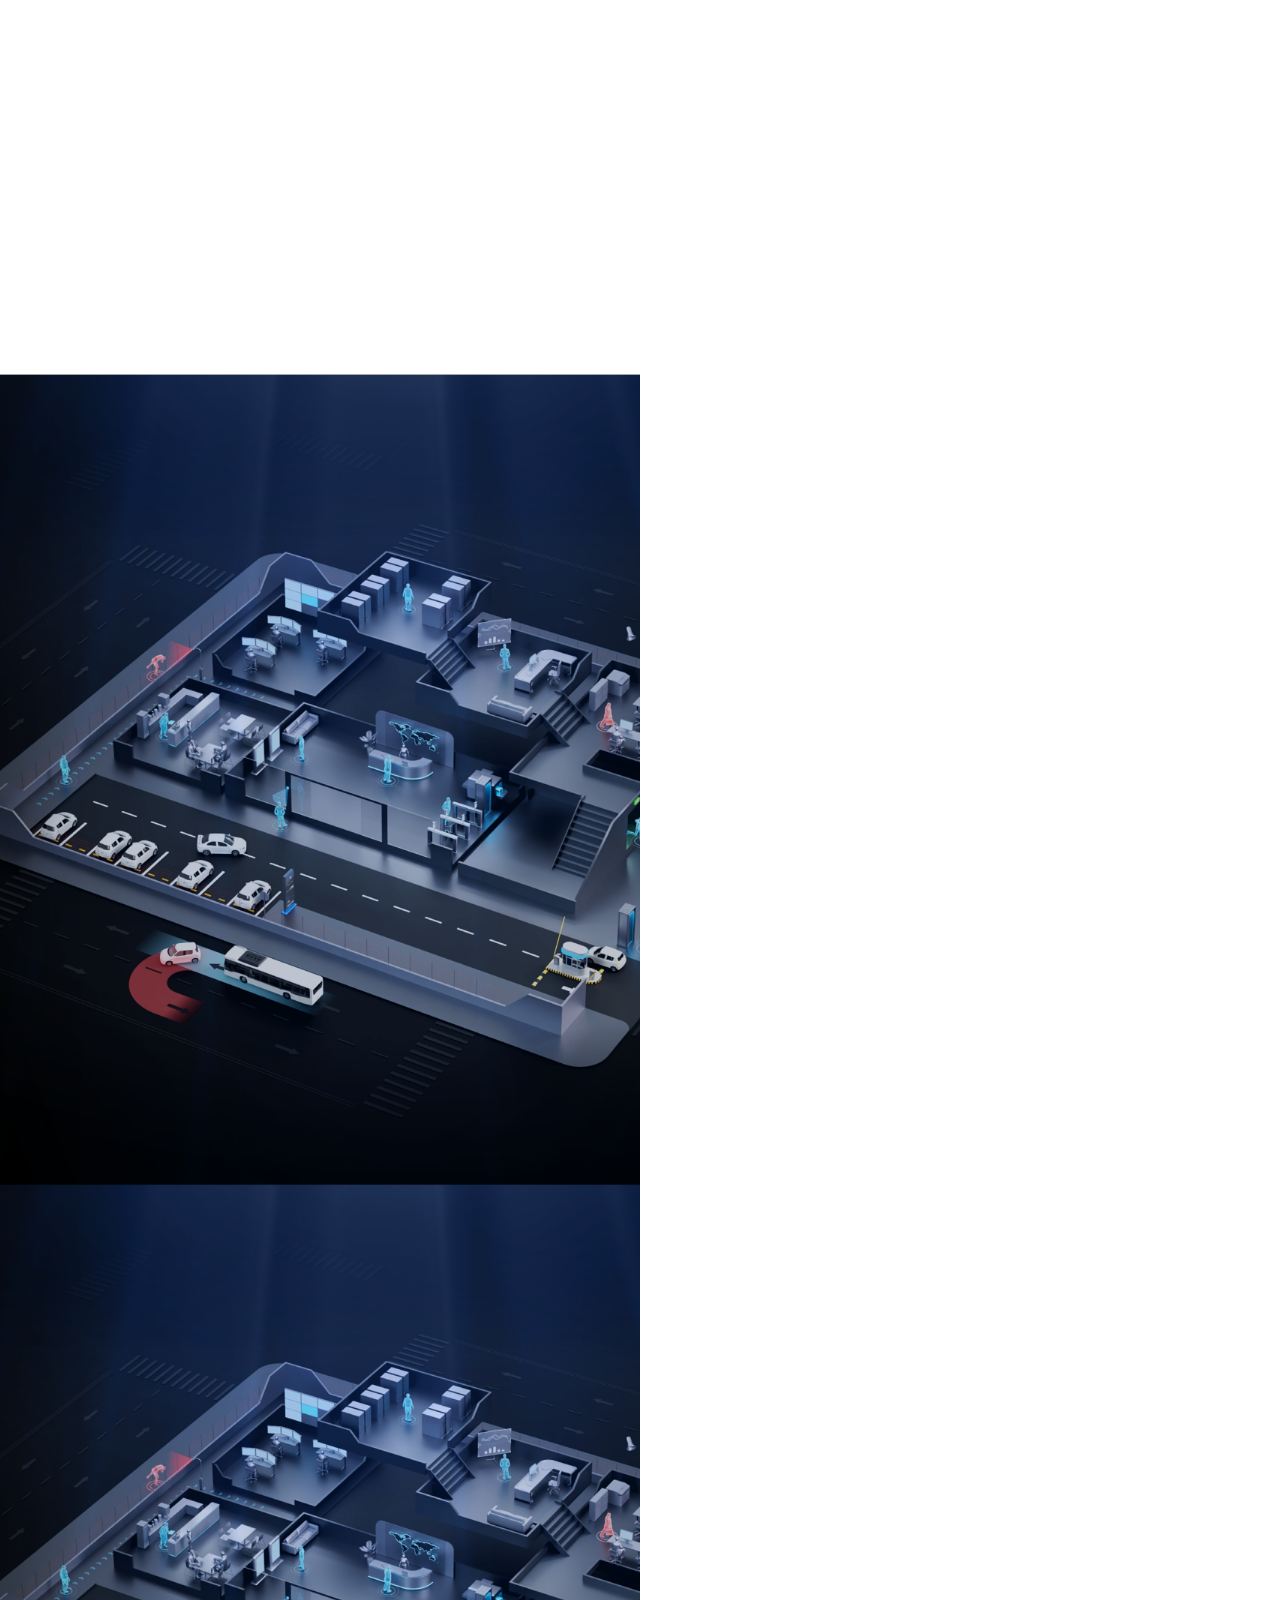
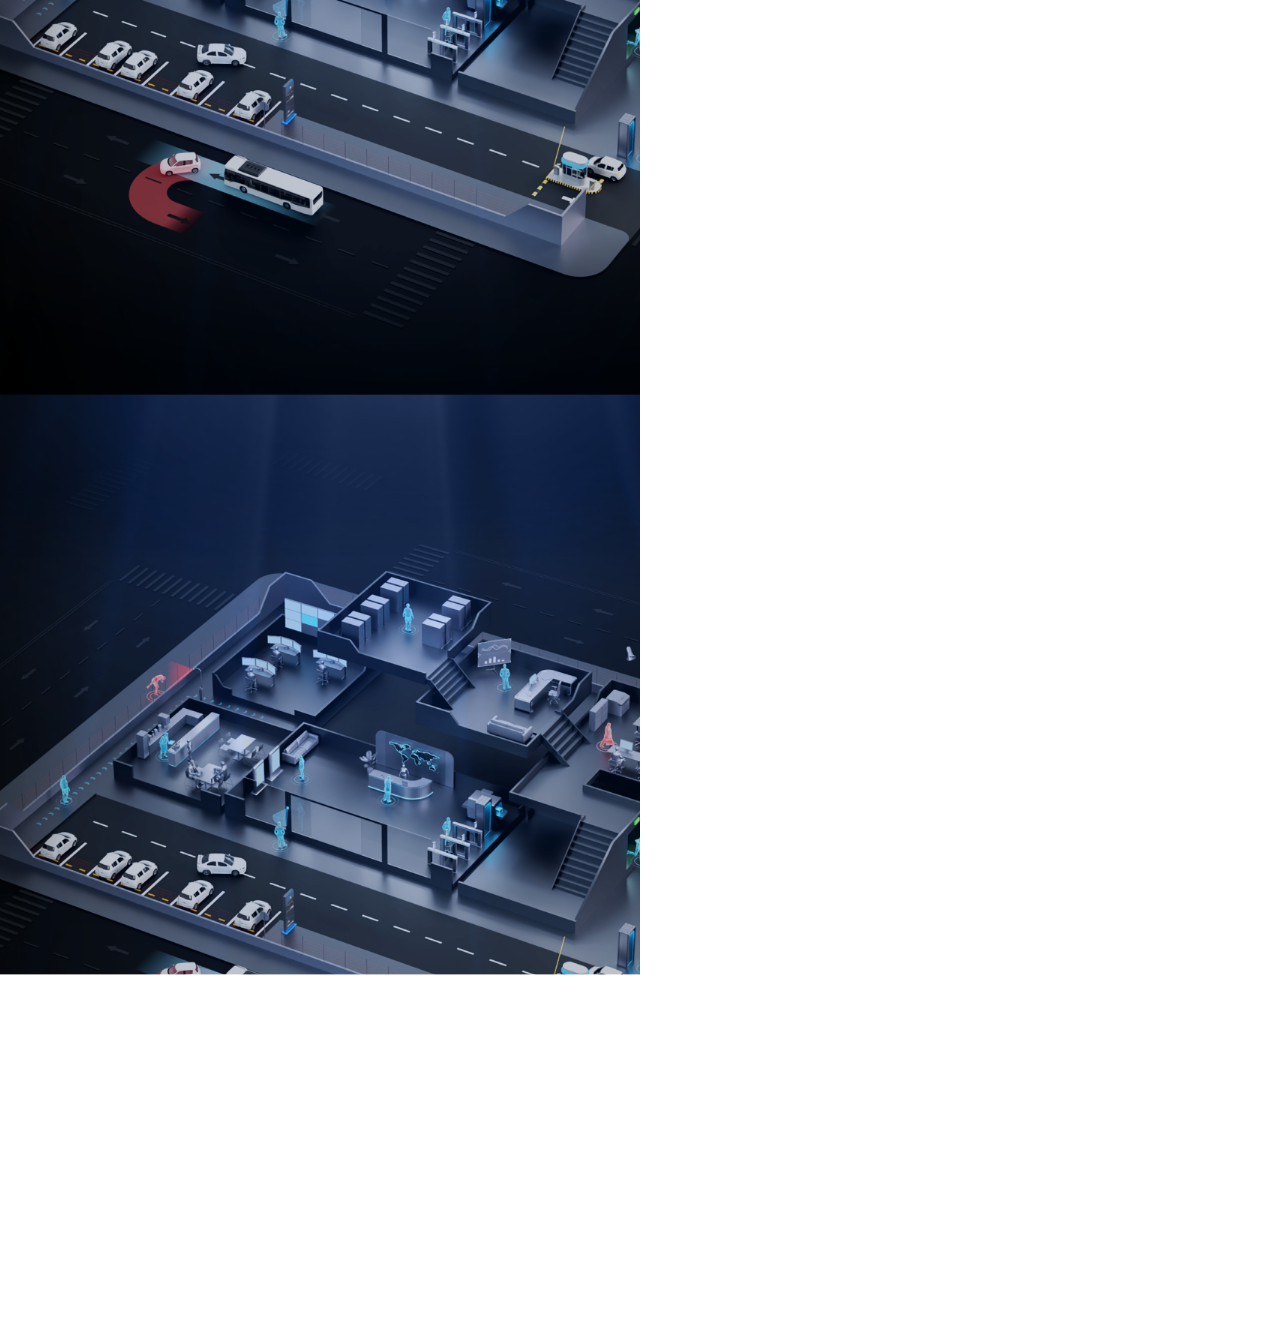
==== commit 57c35b75: "Update index.html" ====
--- a/index.html
+++ b/index.html
@@ -54,7 +54,7 @@
       <div id="portal" class="Portal">
         <div data-v-73fae838="" class="home-board-wrapper">
           <div data-v-73fae838="" class="screen"
-            style="transform: scale(0.75) translate(-50%); background: url(/assets/smartinterlink-demo.png);">
+            style="transform: scale(0.75) translate(-50%); background: url(/overview_bg.png);">
             <div data-v-73fae838="" class="points-container">
               <div data-v-07463776="" data-v-73fae838="" class="points-wrapper" style="top: 41%; left: 25%;"><i
                   data-v-07463776="" class="icon icomoon-nav_route_analysis_f"></i>
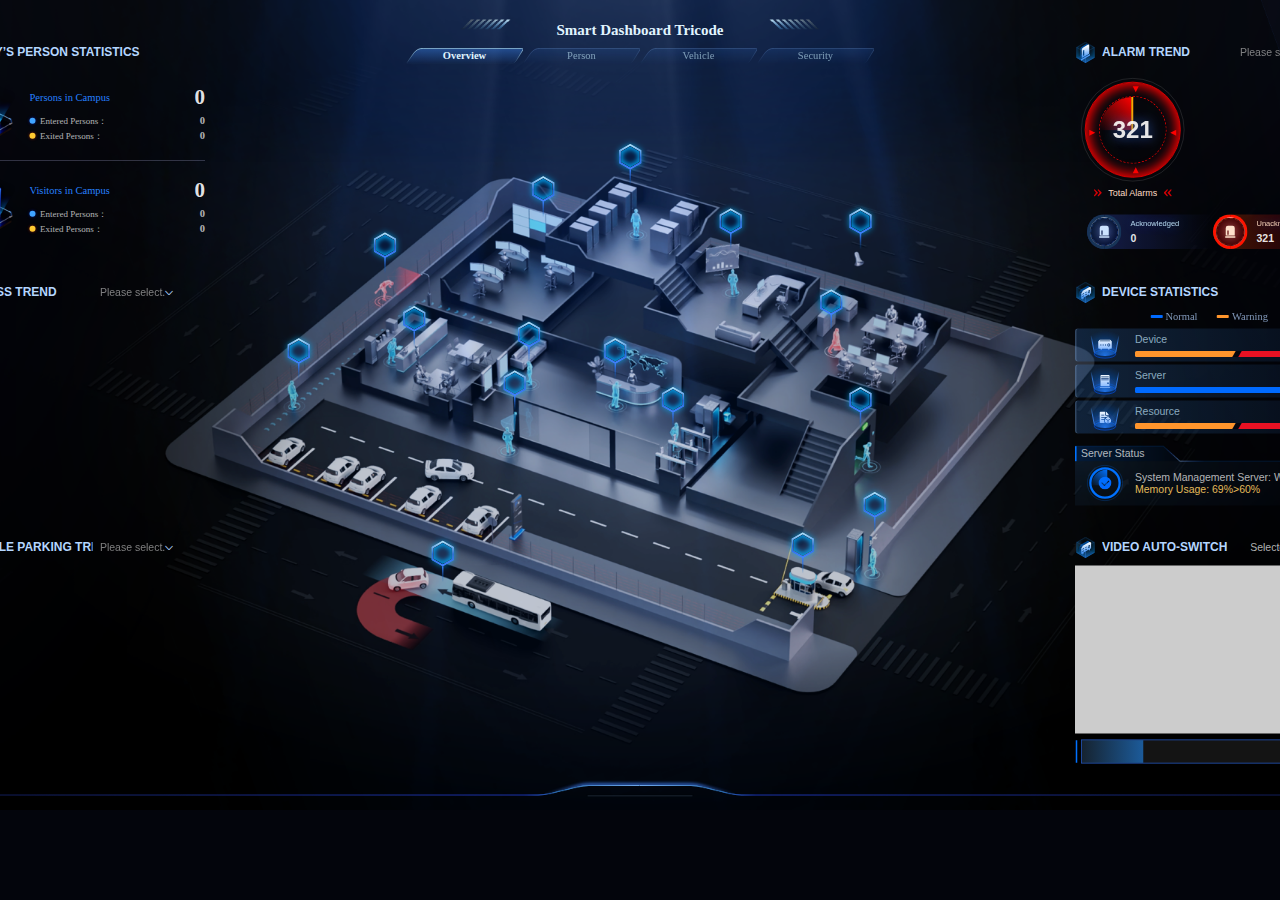
==== commit d24ad463: "Update index.html" ====
--- a/index.html
+++ b/index.html
@@ -54,7 +54,7 @@
       <div id="portal" class="Portal">
         <div data-v-73fae838="" class="home-board-wrapper">
           <div data-v-73fae838="" class="screen"
-            style="transform: scale(0.75) translate(-50%); background: url(/overview_bg.png);">
+            style="transform: scale(0.75) translate(-50%); background: url(&quot;overview_bg.png&quot;);">
             <div data-v-73fae838="" class="points-container">
               <div data-v-07463776="" data-v-73fae838="" class="points-wrapper" style="top: 41%; left: 25%;"><i
                   data-v-07463776="" class="icon icomoon-nav_route_analysis_f"></i>
--- a/style-pre-dev.css
+++ b/style-pre-dev.css
@@ -0,0 +1,6657 @@
+html,
+body {
+    width: 100%;
+    height: 100%;
+    margin: 0;
+    overflow: hidden;
+}
+
+.loading {
+    position: absolute;
+    top: 0;
+    left: 0;
+    width: 100%;
+    height: 100%;
+    margin: 0;
+    padding: 0;
+    font-size: 18px;
+    font-family: segoe UI, Microsoft YaHei, Arial, Helvetica, sans-serif;
+    color: #666;
+    display: flex;
+    display: -webkit-flex;
+    display: -ms-flexbox;
+    align-items: center;
+    justify-content: center;
+    /*for IE10*/
+    -ms-flex-pack: center;
+    -ms-flex-align: center;
+    /*for old chrome*/
+    -webkit-align-items: center;
+    -webkit-justify-content: center;
+}
+
+.loading-cont {
+    width: 100%;
+    height: 100%;
+}
+
+.loading-on,
+.loading-on-chart-wrapper {
+    width: 100%;
+    height: 100%;
+    position: absolute;
+    top: 0;
+    left: 0;
+    margin: 0;
+    padding: 0;
+    font-size: 18px;
+    font-family: segoe UI, Microsoft YaHei, Arial, Helvetica, sans-serif;
+    color: #666;
+    display: flex;
+    display: -webkit-flex;
+    display: -ms-flexbox;
+    align-items: center;
+    justify-content: center;
+    /*for IE10*/
+    -ms-flex-pack: center;
+    -ms-flex-align: center;
+    /*for old chrome*/
+    -webkit-align-items: center;
+    -webkit-justify-content: center;
+}
+
+.loading-icon {
+    display: inline-block;
+    width: 54px;
+    height: 54px;
+}
+
+.loading-icon-chart {
+    display: inline-block;
+    width: 100%;
+    height: 100%;
+    background-image: url("../images/BI/charts_loading.gif?1698846026652");
+    background-repeat: no-repeat;
+    background-size: 100% 100%;
+    background-position: center;
+    z-index: 4;
+}
+
+.loading-txt {
+    display: inline-block;
+    vertical-align: top;
+    margin-top: 15px;
+    margin-left: 10px;
+}
+
+.loading-end {
+    display: none;
+}
+
+.vsm-error {
+    display: none;
+}
+
+.ztree-sprite-preload {
+    width: 100px;
+    height: 0;
+    background-image: url("./Common/assets/image/tree/hcp/sprite.svg?1698846026652");
+}
+
+.checkbox_false_full_focus {
+    background-image: url("./Common/assets/image/tree/commmon_toggle_check_box_hov.svg?1698846026652");
+}
+
+/* 门户背景图片预加载 */
+.portal-bg-preload {
+    width: 100px;
+    height: 0;
+    background-image: url("./Portal/assets/img/bg.png?1698846026652");
+}
+
+.timeSelect {
+    z-index: 8 !important;
+}
+
+#__vconsole {
+    --VC-BG-0: #ededed;
+    --VC-BG-1: #f7f7f7;
+    --VC-BG-2: #fff;
+    --VC-BG-3: #f7f7f7;
+    --VC-BG-4: #4c4c4c;
+    --VC-BG-5: #fff;
+    --VC-FG-0: rgba(0, 0, 0, 0.9);
+    --VC-FG-HALF: rgba(0, 0, 0, 0.9);
+    --VC-FG-1: rgba(0, 0, 0, 0.5);
+    --VC-FG-2: rgba(0, 0, 0, 0.3);
+    --VC-FG-3: rgba(0, 0, 0, 0.1);
+    --VC-RED: #fa5151;
+    --VC-ORANGE: #fa9d3b;
+    --VC-YELLOW: #ffc300;
+    --VC-GREEN: #91d300;
+    --VC-LIGHTGREEN: #95ec69;
+    --VC-BRAND: #07c160;
+    --VC-BLUE: #10aeff;
+    --VC-INDIGO: #1485ee;
+    --VC-PURPLE: #6467f0;
+    --VC-LINK: #576b95;
+    --VC-TEXTGREEN: #06ae56;
+    --VC-FG: black;
+    --VC-BG: white;
+    --VC-BG-COLOR-ACTIVE: #ececec;
+    --VC-WARN-BG: #fff3cc;
+    --VC-WARN-BORDER: #ffe799;
+    --VC-ERROR-BG: #fedcdc;
+    --VC-ERROR-BORDER: #fdb9b9;
+    --VC-DOM-TAG-NAME-COLOR: #881280;
+    --VC-DOM-ATTRIBUTE-NAME-COLOR: #994500;
+    --VC-DOM-ATTRIBUTE-VALUE-COLOR: #1a1aa6;
+    --VC-CODE-KEY-FG: #881391;
+    --VC-CODE-PRIVATE-KEY-FG: #cfa1d3;
+    --VC-CODE-FUNC-FG: #0d22aa;
+    --VC-CODE-NUMBER-FG: #1c00cf;
+    --VC-CODE-STR-FG: #c41a16;
+    --VC-CODE-NULL-FG: #808080;
+    color: var(--VC-FG-0);
+    font-size: 13px;
+    font-family: Helvetica Neue, Helvetica, Arial, sans-serif;
+    -webkit-user-select: auto;
+    /* global */
+    /* compoment */
+}
+
+#__vconsole .vc-max-height {
+    max-height: 19.23076923em;
+}
+
+#__vconsole .vc-max-height-line {
+    max-height: 3.38461538em;
+}
+
+#__vconsole .vc-min-height {
+    min-height: 3.07692308em;
+}
+
+#__vconsole dd,
+#__vconsole dl,
+#__vconsole pre {
+    margin: 0;
+}
+
+#__vconsole .vc-switch {
+    display: block;
+    position: fixed;
+    right: 0.76923077em;
+    bottom: 0.76923077em;
+    color: #FFF;
+    background-color: var(--VC-BRAND);
+    line-height: 1;
+    font-size: 1.07692308em;
+    padding: 0.61538462em 1.23076923em;
+    z-index: 10000;
+    border-radius: 0.30769231em;
+    box-shadow: 0 0 0.61538462em rgba(0, 0, 0, 0.4);
+}
+
+#__vconsole .vc-mask {
+    display: none;
+    position: fixed;
+    top: 0;
+    left: 0;
+    right: 0;
+    bottom: 0;
+    background: rgba(0, 0, 0, 0);
+    z-index: 10001;
+    -webkit-transition: background 0.3s;
+    transition: background 0.3s;
+    -webkit-tap-highlight-color: transparent;
+    overflow-y: scroll;
+}
+
+#__vconsole .vc-panel {
+    display: none;
+    position: fixed;
+    min-height: 85%;
+    left: 0;
+    right: 0;
+    bottom: 0;
+    z-index: 10002;
+    background-color: var(--VC-BG-0);
+    -webkit-transition: -webkit-transform 0.3s;
+    transition: -webkit-transform 0.3s;
+    transition: transform 0.3s;
+    transition: transform 0.3s, -webkit-transform 0.3s;
+    -webkit-transform: translate(0, 100%);
+    transform: translate(0, 100%);
+}
+
+#__vconsole .vc-tabbar {
+    border-bottom: 1px solid var(--VC-FG-3);
+    overflow-x: auto;
+    height: 3em;
+    width: auto;
+    white-space: nowrap;
+}
+
+#__vconsole .vc-tabbar .vc-tab {
+    display: inline-block;
+    line-height: 3em;
+    padding: 0 1.15384615em;
+    border-right: 1px solid var(--VC-FG-3);
+    text-decoration: none;
+    color: var(--VC-FG-0);
+    -webkit-tap-highlight-color: transparent;
+    -webkit-touch-callout: none;
+}
+
+#__vconsole .vc-tabbar .vc-tab:active {
+    background-color: rgba(0, 0, 0, 0.15);
+}
+
+#__vconsole .vc-tabbar .vc-tab.vc-actived {
+    background-color: var(--VC-BG-1);
+}
+
+#__vconsole .vc-content {
+    background-color: var(--VC-BG-2);
+    overflow-x: hidden;
+    overflow-y: auto;
+    position: absolute;
+    top: 3.07692308em;
+    left: 0;
+    right: 0;
+    bottom: 3.07692308em;
+    -webkit-overflow-scrolling: touch;
+    margin-bottom: constant(safe-area-inset-bottom);
+    margin-bottom: env(safe-area-inset-bottom);
+}
+
+#__vconsole .vc-content.vc-has-topbar {
+    top: 5.46153846em;
+}
+
+#__vconsole .vc-topbar {
+    background-color: var(--VC-BG-1);
+    display: -webkit-box;
+    display: -webkit-flex;
+    display: -moz-box;
+    display: -ms-flexbox;
+    display: flex;
+    -webkit-box-orient: horizontal;
+    -webkit-box-direction: normal;
+    -webkit-flex-direction: row;
+    -moz-box-orient: horizontal;
+    -moz-box-direction: normal;
+    -ms-flex-direction: row;
+    flex-direction: row;
+    -webkit-flex-wrap: wrap;
+    -ms-flex-wrap: wrap;
+    flex-wrap: wrap;
+    width: 100%;
+}
+
+#__vconsole .vc-topbar .vc-toptab {
+    display: none;
+    -webkit-box-flex: 1;
+    -webkit-flex: 1;
+    -moz-box-flex: 1;
+    -ms-flex: 1;
+    flex: 1;
+    line-height: 2.30769231em;
+    padding: 0 1.15384615em;
+    border-bottom: 1px solid var(--VC-FG-3);
+    text-decoration: none;
+    text-align: center;
+    color: var(--VC-FG-0);
+    -webkit-tap-highlight-color: transparent;
+    -webkit-touch-callout: none;
+}
+
+#__vconsole .vc-topbar .vc-toptab.vc-toggle {
+    display: block;
+}
+
+#__vconsole .vc-topbar .vc-toptab:active {
+    background-color: rgba(0, 0, 0, 0.15);
+}
+
+#__vconsole .vc-topbar .vc-toptab.vc-actived {
+    border-bottom: 1px solid var(--VC-INDIGO);
+}
+
+#__vconsole .vc-logbox {
+    display: none;
+    position: relative;
+    min-height: 100%;
+}
+
+#__vconsole .vc-logbox i {
+    font-style: normal;
+}
+
+#__vconsole .vc-logbox .vc-log {
+    padding-bottom: 6em;
+    -webkit-tap-highlight-color: transparent;
+}
+
+#__vconsole .vc-logbox .vc-log:empty:before {
+    content: "Empty";
+    color: var(--VC-FG-1);
+    position: absolute;
+    top: 45%;
+    left: 0;
+    right: 0;
+    bottom: 0;
+    font-size: 1.15384615em;
+    text-align: center;
+}
+
+#__vconsole .vc-logbox .vc-item {
+    margin: 0;
+    padding: 0.46153846em 0.61538462em;
+    overflow: hidden;
+    line-height: 1.3;
+    border-bottom: 1px solid var(--VC-FG-3);
+    word-break: break-word;
+}
+
+#__vconsole .vc-logbox .vc-item-info {
+    color: var(--VC-PURPLE);
+}
+
+#__vconsole .vc-logbox .vc-item-debug {
+    color: var(--VC-YELLOW);
+}
+
+#__vconsole .vc-logbox .vc-item-warn {
+    color: var(--VC-ORANGE);
+    border-color: var(--VC-WARN-BORDER);
+    background-color: var(--VC-WARN-BG);
+}
+
+#__vconsole .vc-logbox .vc-item-error {
+    color: var(--VC-RED);
+    border-color: var(--VC-ERROR-BORDER);
+    background-color: var(--VC-ERROR-BG);
+}
+
+#__vconsole .vc-logbox .vc-log.vc-log-partly .vc-item {
+    display: none;
+}
+
+#__vconsole .vc-logbox .vc-log.vc-log-partly-log .vc-item-log,
+#__vconsole .vc-logbox .vc-log.vc-log-partly-info .vc-item-info,
+#__vconsole .vc-logbox .vc-log.vc-log-partly-warn .vc-item-warn,
+#__vconsole .vc-logbox .vc-log.vc-log-partly-error .vc-item-error {
+    display: block;
+}
+
+#__vconsole .vc-logbox .vc-item.hide {
+    display: none;
+}
+
+#__vconsole .vc-logbox .vc-item .vc-item-content {
+    margin-right: 4.61538462em;
+    display: inline-block;
+}
+
+#__vconsole .vc-logbox .vc-item .vc-item-repeat {
+    display: inline-block;
+    margin-right: 0.30769231em;
+    padding: 0 6.5px;
+    color: #D7E0EF;
+    background-color: #42597F;
+    border-radius: 8.66666667px;
+}
+
+#__vconsole .vc-logbox .vc-item.vc-item-error .vc-item-repeat {
+    color: #901818;
+    background-color: var(--VC-RED);
+}
+
+#__vconsole .vc-logbox .vc-item.vc-item-warn .vc-item-repeat {
+    color: #987D20;
+    background-color: #F4BD02;
+}
+
+#__vconsole .vc-logbox .vc-item .vc-item-code {
+    display: block;
+    white-space: pre-wrap;
+    overflow: auto;
+    position: relative;
+}
+
+#__vconsole .vc-logbox .vc-item .vc-item-code.vc-item-code-input,
+#__vconsole .vc-logbox .vc-item .vc-item-code.vc-item-code-output {
+    padding-left: 0.92307692em;
+}
+
+#__vconsole .vc-logbox .vc-item .vc-item-code.vc-item-code-input:before,
+#__vconsole .vc-logbox .vc-item .vc-item-code.vc-item-code-output:before {
+    content: "›";
+    position: absolute;
+    top: -0.23076923em;
+    left: 0;
+    font-size: 1.23076923em;
+    color: #6A5ACD;
+}
+
+#__vconsole .vc-logbox .vc-item .vc-item-code.vc-item-code-output:before {
+    content: "‹";
+}
+
+#__vconsole .vc-logbox .vc-item .vc-fold {
+    display: block;
+    overflow: auto;
+    -webkit-overflow-scrolling: touch;
+}
+
+#__vconsole .vc-logbox .vc-item .vc-fold .vc-fold-outer {
+    display: block;
+    font-style: italic;
+    padding-left: 0.76923077em;
+    position: relative;
+}
+
+#__vconsole .vc-logbox .vc-item .vc-fold .vc-fold-outer:active {
+    background-color: var(--VC-BG-COLOR-ACTIVE);
+}
+
+#__vconsole .vc-logbox .vc-item .vc-fold .vc-fold-outer:before {
+    content: "";
+    position: absolute;
+    top: 0.30769231em;
+    left: 0.15384615em;
+    width: 0;
+    height: 0;
+    border: transparent solid 0.30769231em;
+    border-left-color: var(--VC-FG-1);
+}
+
+#__vconsole .vc-logbox .vc-item .vc-fold .vc-fold-outer.vc-toggle:before {
+    top: 0.46153846em;
+    left: 0;
+    border-top-color: var(--VC-FG-1);
+    border-left-color: transparent;
+}
+
+#__vconsole .vc-logbox .vc-item .vc-fold .vc-fold-inner {
+    display: none;
+    margin-left: 0.76923077em;
+}
+
+#__vconsole .vc-logbox .vc-item .vc-fold .vc-fold-inner.vc-toggle {
+    display: block;
+}
+
+#__vconsole .vc-logbox .vc-item .vc-fold .vc-fold-inner .vc-code-key {
+    margin-left: 0.76923077em;
+}
+
+#__vconsole .vc-logbox .vc-item .vc-fold .vc-fold-outer .vc-code-key {
+    margin-left: 0;
+}
+
+#__vconsole .vc-logbox .vc-code-key {
+    color: var(--VC-CODE-KEY-FG);
+}
+
+#__vconsole .vc-logbox .vc-code-private-key {
+    color: var(--VC-CODE-PRIVATE-KEY-FG);
+}
+
+#__vconsole .vc-logbox .vc-code-function {
+    color: var(--VC-CODE-FUNC-FG);
+    font-style: italic;
+}
+
+#__vconsole .vc-logbox .vc-code-number,
+#__vconsole .vc-logbox .vc-code-boolean {
+    color: var(--VC-CODE-NUMBER-FG);
+}
+
+#__vconsole .vc-logbox .vc-code-string {
+    color: var(--VC-CODE-STR-FG);
+}
+
+#__vconsole .vc-logbox .vc-code-null,
+#__vconsole .vc-logbox .vc-code-undefined {
+    color: var(--VC-CODE-NULL-FG);
+}
+
+#__vconsole .vc-logbox .vc-cmd {
+    position: absolute;
+    height: 3.07692308em;
+    left: 0;
+    right: 0;
+    bottom: 41px;
+    border-top: 1px solid var(--VC-FG-3);
+    display: block !important;
+}
+
+#__vconsole .vc-logbox .vc-cmd.vc-filter {
+    bottom: 0;
+}
+
+#__vconsole .vc-logbox .vc-cmd .vc-cmd-input-wrap {
+    display: block;
+    height: 2.15384615em;
+    margin-right: 3.07692308em;
+    padding: 0.46153846em 0.61538462em;
+}
+
+#__vconsole .vc-logbox .vc-cmd .vc-cmd-input {
+    width: 100%;
+    border: none;
+    resize: none;
+    outline: none;
+    padding: 0;
+    font-size: 0.92307692em;
+    background-color: transparent;
+    color: var(--VC-FG-0);
+}
+
+#__vconsole .vc-logbox .vc-cmd .vc-cmd-input::-webkit-input-placeholder {
+    line-height: 2.15384615em;
+}
+
+#__vconsole .vc-logbox .vc-cmd .vc-cmd-btn {
+    position: absolute;
+    top: 0;
+    right: 0;
+    bottom: 0;
+    width: 3.07692308em;
+    border: none;
+    background-color: var(--VC-BG-0);
+    color: var(--VC-FG-0);
+    outline: none;
+    -webkit-touch-callout: none;
+    font-size: 1em;
+}
+
+#__vconsole .vc-logbox .vc-cmd .vc-cmd-btn:active {
+    background-color: rgba(0, 0, 0, 0.15);
+}
+
+#__vconsole .vc-logbox .vc-cmd .vc-cmd-prompted {
+    position: fixed;
+    width: 100%;
+    background-color: var(--VC-BG-3);
+    border: 1px solid var(--VC-FG-3);
+    overflow-x: scroll;
+    display: none;
+}
+
+#__vconsole .vc-logbox .vc-cmd .vc-cmd-prompted li {
+    list-style: none;
+    line-height: 30px;
+    padding: 0 0.46153846em;
+    border-bottom: 1px solid var(--VC-FG-3);
+}
+
+#__vconsole .vc-logbox .vc-group .vc-group-preview {
+    -webkit-touch-callout: none;
+}
+
+#__vconsole .vc-logbox .vc-group .vc-group-preview:active {
+    background-color: var(--VC-BG-COLOR-ACTIVE);
+}
+
+#__vconsole .vc-logbox .vc-group .vc-group-detail {
+    display: none;
+    padding: 0 0 0.76923077em 1.53846154em;
+    border-bottom: 1px solid var(--VC-FG-3);
+}
+
+#__vconsole .vc-logbox .vc-group.vc-actived .vc-group-detail {
+    display: block;
+    background-color: var(--VC-BG-1);
+}
+
+#__vconsole .vc-logbox .vc-group.vc-actived .vc-table-row {
+    background-color: var(--VC-BG-2);
+}
+
+#__vconsole .vc-logbox .vc-group.vc-actived .vc-group-preview {
+    background-color: var(--VC-BG-1);
+}
+
+#__vconsole .vc-logbox .vc-table .vc-table-row {
+    display: -webkit-box;
+    display: -webkit-flex;
+    display: -moz-box;
+    display: -ms-flexbox;
+    display: flex;
+    -webkit-box-orient: horizontal;
+    -webkit-box-direction: normal;
+    -webkit-flex-direction: row;
+    -moz-box-orient: horizontal;
+    -moz-box-direction: normal;
+    -ms-flex-direction: row;
+    flex-direction: row;
+    -webkit-flex-wrap: wrap;
+    -ms-flex-wrap: wrap;
+    flex-wrap: wrap;
+    overflow: hidden;
+    border-bottom: 1px solid var(--VC-FG-3);
+}
+
+#__vconsole .vc-logbox .vc-table .vc-table-row.vc-left-border {
+    border-left: 1px solid var(--VC-FG-3);
+}
+
+#__vconsole .vc-logbox .vc-table .vc-table-col {
+    -webkit-box-flex: 1;
+    -webkit-flex: 1;
+    -moz-box-flex: 1;
+    -ms-flex: 1;
+    flex: 1;
+    padding: 0.23076923em 0.30769231em;
+    border-left: 1px solid var(--VC-FG-3);
+    overflow: auto;
+    white-space: pre-wrap;
+    word-break: break-word;
+    /*white-space: nowrap;
+          text-overflow: ellipsis;*/
+    -webkit-overflow-scrolling: touch;
+}
+
+#__vconsole .vc-logbox .vc-table .vc-table-col:first-child {
+    border: none;
+}
+
+#__vconsole .vc-logbox .vc-table .vc-small .vc-table-col {
+    padding: 0 0.30769231em;
+    font-size: 0.92307692em;
+}
+
+#__vconsole .vc-logbox .vc-table .vc-table-col-2 {
+    -webkit-box-flex: 2;
+    -webkit-flex: 2;
+    -moz-box-flex: 2;
+    -ms-flex: 2;
+    flex: 2;
+}
+
+#__vconsole .vc-logbox .vc-table .vc-table-col-3 {
+    -webkit-box-flex: 3;
+    -webkit-flex: 3;
+    -moz-box-flex: 3;
+    -ms-flex: 3;
+    flex: 3;
+}
+
+#__vconsole .vc-logbox .vc-table .vc-table-col-4 {
+    -webkit-box-flex: 4;
+    -webkit-flex: 4;
+    -moz-box-flex: 4;
+    -ms-flex: 4;
+    flex: 4;
+}
+
+#__vconsole .vc-logbox .vc-table .vc-table-col-5 {
+    -webkit-box-flex: 5;
+    -webkit-flex: 5;
+    -moz-box-flex: 5;
+    -ms-flex: 5;
+    flex: 5;
+}
+
+#__vconsole .vc-logbox .vc-table .vc-table-col-6 {
+    -webkit-box-flex: 6;
+    -webkit-flex: 6;
+    -moz-box-flex: 6;
+    -ms-flex: 6;
+    flex: 6;
+}
+
+#__vconsole .vc-logbox .vc-table .vc-table-row-error {
+    border-color: var(--VC-ERROR-BORDER);
+    background-color: var(--VC-ERROR-BG);
+}
+
+#__vconsole .vc-logbox .vc-table .vc-table-row-error .vc-table-col {
+    color: var(--VC-RED);
+    border-color: var(--VC-ERROR-BORDER);
+}
+
+#__vconsole .vc-logbox .vc-table .vc-table-col-title {
+    font-weight: bold;
+}
+
+#__vconsole .vc-logbox.vc-actived {
+    display: block;
+}
+
+#__vconsole .vc-toolbar {
+    border-top: 1px solid var(--VC-FG-3);
+    line-height: 3em;
+    position: absolute;
+    left: 0;
+    right: 0;
+    bottom: 0;
+    display: -webkit-box;
+    display: -webkit-flex;
+    display: -moz-box;
+    display: -ms-flexbox;
+    display: flex;
+    -webkit-box-orient: horizontal;
+    -webkit-box-direction: normal;
+    -webkit-flex-direction: row;
+    -moz-box-orient: horizontal;
+    -moz-box-direction: normal;
+    -ms-flex-direction: row;
+    flex-direction: row;
+}
+
+#__vconsole .vc-toolbar .vc-tool {
+    display: none;
+    text-decoration: none;
+    color: var(--VC-FG-0);
+    width: 50%;
+    -webkit-box-flex: 1;
+    -webkit-flex: 1;
+    -moz-box-flex: 1;
+    -ms-flex: 1;
+    flex: 1;
+    text-align: center;
+    position: relative;
+    -webkit-touch-callout: none;
+}
+
+#__vconsole .vc-toolbar .vc-tool.vc-toggle,
+#__vconsole .vc-toolbar .vc-tool.vc-global-tool {
+    display: block;
+}
+
+#__vconsole .vc-toolbar .vc-tool:active {
+    background-color: rgba(0, 0, 0, 0.15);
+}
+
+#__vconsole .vc-toolbar .vc-tool:after {
+    content: " ";
+    position: absolute;
+    top: 0.53846154em;
+    bottom: 0.53846154em;
+    right: 0;
+    border-left: 1px solid var(--VC-FG-3);
+}
+
+#__vconsole .vc-toolbar .vc-tool-last:after {
+    border: none;
+}
+
+@supports (bottom: constant(safe-area-inset-bottom)) or (bottom: env(safe-area-inset-bottom)) {
+
+    #__vconsole .vc-toolbar,
+    #__vconsole .vc-switch {
+        bottom: constant(safe-area-inset-bottom);
+        bottom: env(safe-area-inset-bottom);
+    }
+}
+
+#__vconsole.vc-toggle .vc-switch {
+    display: none;
+}
+
+#__vconsole.vc-toggle .vc-mask {
+    background: rgba(0, 0, 0, 0.6);
+    display: block;
+}
+
+#__vconsole.vc-toggle .vc-panel {
+    -webkit-transform: translate(0, 0);
+    transform: translate(0, 0);
+}
+
+@media (prefers-color-scheme: dark) {
+    #__vconsole:not([data-theme="light"]) {
+        --VC-BG-0: #191919;
+        --VC-BG-1: #1f1f1f;
+        --VC-BG-2: #232323;
+        --VC-BG-3: #2f2f2f;
+        --VC-BG-4: #606060;
+        --VC-BG-5: #2c2c2c;
+        --VC-FG-0: rgba(255, 255, 255, 0.8);
+        --VC-FG-HALF: rgba(255, 255, 255, 0.6);
+        --VC-FG-1: rgba(255, 255, 255, 0.5);
+        --VC-FG-2: rgba(255, 255, 255, 0.3);
+        --VC-FG-3: rgba(255, 255, 255, 0.05);
+        --VC-RED: #fa5151;
+        --VC-ORANGE: #c87d2f;
+        --VC-YELLOW: #cc9c00;
+        --VC-GREEN: #74a800;
+        --VC-LIGHTGREEN: #28b561;
+        --VC-BRAND: #07c160;
+        --VC-BLUE: #10aeff;
+        --VC-INDIGO: #1196ff;
+        --VC-PURPLE: #8183ff;
+        --VC-LINK: #7d90a9;
+        --VC-TEXTGREEN: #259c5c;
+        --VC-FG: white;
+        --VC-BG: black;
+        --VC-BG-COLOR-ACTIVE: #282828;
+        --VC-WARN-BG: #332700;
+        --VC-WARN-BORDER: #664e00;
+        --VC-ERROR-BG: #321010;
+        --VC-ERROR-BORDER: #642020;
+        --VC-DOM-TAG-NAME-COLOR: #5DB0D7;
+        --VC-DOM-ATTRIBUTE-NAME-COLOR: #9BBBDC;
+        --VC-DOM-ATTRIBUTE-VALUE-COLOR: #f29766;
+        --VC-CODE-KEY-FG: #e36eec;
+        --VC-CODE-PRIVATE-KEY-FG: #f4c5f7;
+        --VC-CODE-FUNC-FG: #556af2;
+        --VC-CODE-NUMBER-FG: #9980ff;
+        --VC-CODE-STR-FG: #e93f3b;
+        --VC-CODE-NULL-FG: #808080;
+    }
+}
+
+#__vconsole[data-theme="dark"] {
+    --VC-BG-0: #191919;
+    --VC-BG-1: #1f1f1f;
+    --VC-BG-2: #232323;
+    --VC-BG-3: #2f2f2f;
+    --VC-BG-4: #606060;
+    --VC-BG-5: #2c2c2c;
+    --VC-FG-0: rgba(255, 255, 255, 0.8);
+    --VC-FG-HALF: rgba(255, 255, 255, 0.6);
+    --VC-FG-1: rgba(255, 255, 255, 0.5);
+    --VC-FG-2: rgba(255, 255, 255, 0.3);
+    --VC-FG-3: rgba(255, 255, 255, 0.05);
+    --VC-RED: #fa5151;
+    --VC-ORANGE: #c87d2f;
+    --VC-YELLOW: #cc9c00;
+    --VC-GREEN: #74a800;
+    --VC-LIGHTGREEN: #28b561;
+    --VC-BRAND: #07c160;
+    --VC-BLUE: #10aeff;
+    --VC-INDIGO: #1196ff;
+    --VC-PURPLE: #8183ff;
+    --VC-LINK: #7d90a9;
+    --VC-TEXTGREEN: #259c5c;
+    --VC-FG: white;
+    --VC-BG: black;
+    --VC-BG-COLOR-ACTIVE: #282828;
+    --VC-WARN-BG: #332700;
+    --VC-WARN-BORDER: #664e00;
+    --VC-ERROR-BG: #321010;
+    --VC-ERROR-BORDER: #642020;
+    --VC-DOM-TAG-NAME-COLOR: #5DB0D7;
+    --VC-DOM-ATTRIBUTE-NAME-COLOR: #9BBBDC;
+    --VC-DOM-ATTRIBUTE-VALUE-COLOR: #f29766;
+    --VC-CODE-KEY-FG: #e36eec;
+    --VC-CODE-PRIVATE-KEY-FG: #f4c5f7;
+    --VC-CODE-FUNC-FG: #556af2;
+    --VC-CODE-NUMBER-FG: #9980ff;
+    --VC-CODE-STR-FG: #e93f3b;
+    --VC-CODE-NULL-FG: #808080;
+}
+
+.vcelm-node {
+    color: var(--VC-DOM-TAG-NAME-COLOR);
+}
+
+.vcelm-k {
+    color: var(--VC-DOM-ATTRIBUTE-NAME-COLOR);
+}
+
+.vcelm-v {
+    color: var(--VC-DOM-ATTRIBUTE-VALUE-COLOR);
+}
+
+/* layout */
+.vcelm-l {
+    padding-left: 8px;
+    position: relative;
+    word-wrap: break-word;
+    line-height: 1;
+}
+
+/*.vcelm-l.vcelm-noc {
+    padding-left: 0;
+  }*/
+.vcelm-l.vc-toggle>.vcelm-node {
+    display: block;
+}
+
+.vcelm-l .vcelm-node:active {
+    background-color: var(--VC-BG-COLOR-ACTIVE);
+}
+
+.vcelm-l.vcelm-noc .vcelm-node:active {
+    background-color: transparent;
+}
+
+.vcelm-t {
+    white-space: pre-wrap;
+    word-wrap: break-word;
+}
+
+/* level */
+.vcelm-l .vcelm-l {
+    display: none;
+}
+
+.vcelm-l.vc-toggle>.vcelm-l {
+    margin-left: 4px;
+    display: block;
+}
+
+/* arrow */
+.vcelm-l:before {
+    content: "";
+    display: block;
+    position: absolute;
+    top: 6px;
+    left: 3px;
+    width: 0;
+    height: 0;
+    border: transparent solid 3px;
+    border-left-color: var(--VC-FG-1);
+}
+
+.vcelm-l.vc-toggle:before {
+    display: block;
+    top: 6px;
+    left: 0;
+    border-top-color: var(--VC-FG-1);
+    border-left-color: transparent;
+}
+
+.vcelm-l.vcelm-noc:before {
+    display: none;
+}
+
+.drawer[data-v-49d6d06a] {
+    /* 遮罩 */
+    /* 滑块 */
+    /* 某个元素内部显示 */
+    /* 其他样式 */
+}
+
+.drawer .mask-show[data-v-49d6d06a] {
+    position: fixed;
+    top: 0;
+    left: 0;
+    width: 100%;
+    height: 100%;
+    z-index: 10;
+    background-color: rgba(0, 0, 0, 0.5);
+    opacity: 1;
+    -webkit-transition: opacity 0.5s;
+    transition: opacity 0.5s;
+}
+
+.drawer .mask-hide[data-v-49d6d06a] {
+    opacity: 0;
+    -webkit-transition: opacity 0.5s;
+    transition: opacity 0.5s;
+}
+
+.drawer .main[data-v-49d6d06a] {
+    position: fixed;
+    z-index: 10;
+    top: 0;
+    height: 100%;
+    background: #fff;
+    -webkit-transition: all 0.5s;
+    transition: all 0.5s;
+    display: -webkit-box;
+    display: -webkit-flex;
+    display: -ms-flexbox;
+    display: flex;
+    -webkit-box-orient: vertical;
+    -webkit-box-direction: normal;
+    -webkit-flex-flow: column;
+    -ms-flex-flow: column;
+    flex-flow: column;
+}
+
+.drawer .main-show[data-v-49d6d06a] {
+    opacity: 1;
+    padding-top: 50px;
+}
+
+.drawer .main-hide[data-v-49d6d06a] {
+    display: none;
+}
+
+.drawer .inner[data-v-49d6d06a] {
+    position: absolute;
+}
+
+.drawer .drawer-head[data-v-49d6d06a] {
+    display: -webkit-box;
+    display: -webkit-flex;
+    display: -ms-flexbox;
+    display: flex;
+    -webkit-box-align: center;
+    -webkit-align-items: center;
+    -ms-flex-align: center;
+    align-items: center;
+    padding: 0px 24px;
+    z-index: 9;
+}
+
+.drawer .drawer-head .drawer-head-title[data-v-49d6d06a] {
+    -webkit-box-flex: 1;
+    -webkit-flex-grow: 1;
+    -ms-flex-positive: 1;
+    flex-grow: 1;
+    overflow: hidden;
+    text-overflow: ellipsis;
+    white-space: nowrap;
+}
+
+.drawer .drawer-head .close-btn[data-v-49d6d06a] {
+    display: inline-block;
+    cursor: pointer;
+    padding-left: 20px;
+    color: rgba(0, 0, 0, 0.7);
+    font-size: 32px;
+}
+
+.drawer .drawer-head .back-btn[data-v-49d6d06a] {
+    cursor: pointer;
+    margin: 0 10px 0 0;
+    line-height: 100%;
+}
+
+.drawer .drawer-body[data-v-49d6d06a] {
+    font-size: 14px;
+    padding: 15px 24px;
+    -webkit-box-flex: 1;
+    -webkit-flex: 1;
+    -ms-flex: 1;
+    flex: 1;
+    overflow-x: hidden;
+    overflow-y: auto;
+}
+
+.drawer .form-layout__content[data-v-49d6d06a] {
+    /*.flex-vertical-middle();*/
+    width: 100%;
+    overflow: auto;
+    position: relative;
+    padding: 15px 24px 0;
+}
+
+.drawer .form-layout__content.padding-bottom[data-v-49d6d06a] {
+    padding-bottom: 80px;
+}
+
+.drawer .drawer-footer[data-v-49d6d06a] {
+    border-top: 1px solid #eee;
+    -webkit-box-sizing: border-box;
+    box-sizing: border-box;
+    width: 100%;
+    text-align: right;
+    height: 63px;
+    line-height: 63px;
+    padding: 0 15px;
+    background: #fff;
+}
+
+.drawer .form-layout__bottom[data-v-49d6d06a] {
+    display: -webkit-box;
+    display: -webkit-flex;
+    display: -ms-flexbox;
+    display: flex;
+    -webkit-box-align: center;
+    -webkit-align-items: center;
+    -ms-flex-align: center;
+    align-items: center;
+    width: 100%;
+    height: 80px;
+    padding-left: 24px;
+}
+
+.drawer .form-layout__bottom.fixed[data-v-49d6d06a] {
+    position: fixed;
+    bottom: 0;
+    background: rgba(255, 255, 255, 0.85);
+    border-top: 1px #e8e8e8 solid;
+}
+
+.demonstration[data-v-6fb2d3e6] {
+    width: 50%;
+}
+
+.performance[data-v-6fb2d3e6] {
+    margin-top: 10px;
+}
+
+.api-row[data-v-60fb66ac] {
+    margin: 5px;
+    display: -webkit-box;
+    display: -webkit-flex;
+    display: -ms-flexbox;
+    display: flex;
+    -webkit-box-orient: horizontal;
+    -webkit-box-direction: normal;
+    -webkit-flex-flow: row nowrap;
+    -ms-flex-flow: row nowrap;
+    flex-flow: row nowrap;
+    -webkit-box-pack: justify;
+    -webkit-justify-content: space-between;
+    -ms-flex-pack: justify;
+    justify-content: space-between;
+}
+
+.api-text[data-v-60fb66ac] {
+    margin: 0 5px;
+    font-size: 1rem;
+    line-height: 24px;
+    font-family: "Courier New";
+}
+
+.tool-ball[data-v-60fb66ac] {
+    -webkit-box-sizing: content-box;
+    box-sizing: content-box;
+    display: block;
+    position: fixed;
+    left: 10px;
+    bottom: 17px;
+    -webkit-user-select: none;
+    -moz-user-select: none;
+    -ms-user-select: none;
+    user-select: none;
+    color: #FFF;
+    cursor: pointer;
+    background-color: #07C160;
+    line-height: 16px;
+    font-size: 14px;
+    height: 16px;
+    padding: 0.61538462em 1.23076923em;
+    z-index: 10000;
+    border-radius: 0.30769231em;
+    -webkit-box-shadow: 0 0 0.61538462em rgba(0, 0, 0, 0.4);
+    box-shadow: 0 0 0.61538462em rgba(0, 0, 0, 0.4);
+}
+
+.box[data-v-60fb66ac] .drawer-body {
+    padding: 0;
+}
+
+.introduce[data-v-60fb66ac] {
+    font-weight: 600;
+}
+
+.api-row[data-v-60fb66ac]:hover {
+    background: #7f9a4821;
+}
+
+.ztree-sprite-preload {
+    background-image: url(https://hcpdemo.hikvision.com/Common/.././Common/assets/image/tree/hcp/sprite.svg);
+}
+
+/**第六区域-ztree图标**/
+.ztree li span[class^="data-icon-"],
+.ztree li span[class*=" data-icon-"] {
+    background-position: 0px 0px;
+    background-image: url(https://hcpdemo.hikvision.com/Common/.././Common/assets/image/tree/hcp/sprite.svg);
+}
+
+.el-select i[class*=" data-icon-"],
+.el-select i[class^="data-icon-"],
+.el-select-dropdown i[class*=" data-icon-"],
+.el-select-dropdown i[class^="data-icon-"],
+.hik-select .text-cut i[class*=" data-icon-"],
+.hik-select .text-cut i[class^="data-icon-"],
+.input-dropdown i[class*=" data-icon-"],
+.input-dropdown i[class^="data-icon-"],
+.hik-select-panel .text-cut i[class*=" data-icon-"],
+.hik-select-panel .text-cut i[class^="data-icon-"],
+.sprite-svg {
+    background-image: url(https://hcpdemo.hikvision.com/Common/.././Common/assets/image/tree/hcp/sprite.svg);
+}
+
+.ztree li span.loading_ico_open,
+.ztree li span.loading_ico_close,
+.ztree li span.loading_ico_docu {
+    background-image: url(https://hcpdemo.hikvision.com/Common/.././Common/assets/image/tree/loading.gif);
+    background-position: 0 5px;
+}
+
+.data-icon-none,
+.ztree li span.data-icon-none,
+.ztree li span.button.data-icon-none,
+.ztree li span.data-icon-none_ico_open,
+.ztree li span.button.data-icon-none_ico_open,
+.ztree li span.data-icon-none_ico_close,
+.ztree li span.button.data-icon-none_ico_close,
+.ztree li span.data-icon-none_ico_docu,
+.ztree li span.button.data-icon-none_ico_docu {
+    width: 0;
+}
+
+.data-icon-folder,
+.ztree li span.data-icon-folder_ico_open,
+.ztree li span.data-icon-folder_ico_close,
+.ztree li span.data-icon-folder_ico_docu {
+    /*/*	background-image: url("../images/tree/tree_main_group.svg");*/
+    background-position: -576px -336px;
+}
+
+.data-icon-folder-sel,
+.hik-select-panel .hik-red .data-icon-folder,
+.ztree li a.curSelectedNode span.data-icon-folder_ico_open,
+.ztree li a.curSelectedNode span.data-icon-folder_ico_close,
+.ztree li a.curSelectedNode span.data-icon-folder_ico_docu {
+    /*/*	background-image: url("../images/tree/tree_main_group_sel.svg");*/
+    background-position: -1056px -336px;
+}
+
+.data-icon-home-black,
+.ztree li span.data-icon-home-black_ico_open,
+.ztree li span.data-icon-home-black_ico_close,
+.ztree li span.data-icon-home-black_ico_docu {
+    /*/*	background-image: url("../images/tree/tree_center.svg");*/
+    background-position: -1056px -48px;
+}
+
+.data-icon-home-grey,
+.ztree li span.data-icon-home-grey_ico_open,
+.ztree li span.data-icon-home-grey_ico_close,
+.ztree li span.data-icon-home-grey_ico_docu {
+    /*/*	background-image: url("../images/tree/tree_center_offline.svg");*/
+    background-position: -1104px -48px;
+}
+
+.data-icon-view-black,
+.ztree li span.data-icon-view-black_ico_open,
+.ztree li span.data-icon-view-black_ico_close,
+.ztree li span.data-icon-view-black_ico_docu {
+    /*/*	background-image: url("../images/tree/tree_main_view.svg");*/
+    background-position: -768px -624px;
+}
+
+.data-icon-view-black-sel,
+.hik-select-panel .hik-red .data-icon-view-black,
+.ztree li a.curSelectedNode span.data-icon-view-black_ico_open,
+.ztree li a.curSelectedNode span.data-icon-view-black_ico_close,
+.ztree li a.curSelectedNode span.data-icon-view-black_ico_docu {
+    /*/*	background-image: url("../images/tree/tree_main_view_sel.svg");*/
+    background-position: -816px -624px;
+}
+
+.data-icon-device-black,
+.ztree li span.data-icon-device-black_ico_open,
+.ztree li span.data-icon-device-black_ico_close,
+.ztree li span.data-icon-device-black_ico_docu {
+    /*/*	background-image: url("../images/tree/tree_main_device.svg");*/
+    background-position: -144px -288px;
+}
+
+.data-icon-device-black-sel,
+.hik-select-panel .hik-red .data-icon-device-black,
+.ztree li a.curSelectedNode span.data-icon-device-black_ico_open,
+.ztree li a.curSelectedNode span.data-icon-device-black_ico_close,
+.ztree li a.curSelectedNode span.data-icon-device-black_ico_docu {
+    /*/*	background-image: url("../images/tree/tree_main_device_sel.svg");*/
+    background-position: -288px -288px;
+}
+
+.data-icon-device-grey,
+.ztree li span.data-icon-device-grey_ico_open,
+.ztree li span.data-icon-device-grey_ico_close,
+.ztree li span.data-icon-device-grey_ico_docu {
+    /*/*    background-image: url("../images/tree/tree_main_device_offline.svg");*/
+    background-position: -192px -288px;
+}
+
+.data-icon-device-grey-sel,
+.hik-select-panel .hik-red .data-icon-device-grey,
+.ztree li a.curSelectedNode span.data-icon-device-grey_ico_open,
+.ztree li a.curSelectedNode span.data-icon-device-grey_ico_close,
+.ztree li a.curSelectedNode span.data-icon-device-grey_ico_docu {
+    /*/*	background-image: url("../images/tree/tree_main_device_offline_sel.svg");*/
+    background-position: -240px -288px;
+}
+
+/**文件收藏夹，无插件视频收藏使用**/
+/* 暗色系 */
+.data-icon-folder-black-favorite,
+.ztree li span.data-icon-folder-black-favorite_ico_open,
+.ztree li span.data-icon-folder-black-favorite_ico_close,
+.ztree li span.data-icon-folder-black-favorite_ico_docu {
+    background-image: url(https://hcpdemo.hikvision.com/Common/.././Common/assets/image/tree/folder_favorite_black_deep.svg);
+}
+
+.data-icon-folder-black-favorite-sel,
+.ztree li a.curSelectedNode span.data-icon-folder-black-favorite_ico_open,
+.ztree li a.curSelectedNode span.data-icon-folder-black-favorite_ico_close,
+.ztree li a.curSelectedNode span.data-icon-folder-black-favorite_ico_docu {
+    background-image: url(https://hcpdemo.hikvision.com/Common/.././Common/assets/image/tree/folder_favorite_white.svg);
+}
+
+/* 浅色系 */
+.data-icon-folder-favorite,
+.ztree li span.data-icon-folder-favorite_ico_open,
+.ztree li span.data-icon-folder-favorite_ico_close,
+.ztree li span.data-icon-folder-favorite_ico_docu {
+    background-image: url(https://hcpdemo.hikvision.com/Common/.././Common/assets/image/tree/folder_favorite_deep.svg);
+}
+
+.data-icon-folder-favorite-sel,
+.ztree li a.curSelectedNode span.data-icon-folder-favorite_ico_open,
+.ztree li a.curSelectedNode span.data-icon-folder-favorite_ico_close,
+.ztree li a.curSelectedNode span.data-icon-folder-favorite_ico_docu {
+    background-image: url(https://hcpdemo.hikvision.com/Common/.././Common/assets/image/tree/folder_favorite_white.svg);
+}
+
+/**文件分享收藏夹，无插件视频收藏使用**/
+/* 暗色系 */
+.data-icon-folder-share-black-favorite,
+.ztree li span.data-icon-folder-share-black-favorite_ico_open,
+.ztree li span.data-icon-folder-share-black-favorite_ico_close,
+.ztree li span.data-icon-folder-share-black-favorite_ico_docu {
+    background-image: url(https://hcpdemo.hikvision.com/Common/.././Common/assets/image/tree/file_share_black_deep.svg);
+}
+
+.data-icon-folder-share-black-favorite-sel,
+.ztree li a.curSelectedNode span.data-icon-folder-share-black-favorite_ico_open,
+.ztree li a.curSelectedNode span.data-icon-folder-share-black-favorite_ico_close,
+.ztree li a.curSelectedNode span.data-icon-folder-share-black-favorite_ico_docu {
+    background-image: url(https://hcpdemo.hikvision.com/Common/.././Common/assets/image/tree/file_share_white.svg);
+}
+
+/* 浅色系 */
+.data-icon-folder-share-favorite,
+.ztree li span.data-icon-folder-share-favorite_ico_open,
+.ztree li span.data-icon-folder-share-favorite_ico_close,
+.ztree li span.data-icon-folder-share-favorite_ico_docu {
+    background-image: url(https://hcpdemo.hikvision.com/Common/.././Common/assets/image/tree/file_share_deep.svg);
+}
+
+.data-icon-folder-share-favorite-sel,
+.ztree li a.curSelectedNode span.data-icon-folder-share-favorite_ico_open,
+.ztree li a.curSelectedNode span.data-icon-folder-share-favorite_ico_close,
+.ztree li a.curSelectedNode span.data-icon-folder-share-favorite_ico_docu {
+    background-image: url(https://hcpdemo.hikvision.com/Common/.././Common/assets/image/tree/file_share_white.svg);
+}
+
+/* 暗色系图标--监控点 */
+.data-black-icon-camera,
+.ztree li span.data-black-icon-camera_ico_open,
+.ztree li span.data-black-icon-camera_ico_close,
+.ztree li span.data-black-icon-camera_ico_docu {
+    background-image: url(https://hcpdemo.hikvision.com/Common/.././Common/assets/image/tree/hcp/tree_black_camera.svg);
+}
+
+.data-black-icon-camera-sel,
+.ztree li a.curSelectedNode span.data-black-icon-camera_ico_open,
+.ztree li a.curSelectedNode span.data-black-icon-camera_ico_close,
+.ztree li a.curSelectedNode span.data-black-icon-camera_ico_docu {
+    background-image: url(https://hcpdemo.hikvision.com/Common/.././Common/assets/image/tree/hcp/tree_black_camera_sel.svg);
+}
+
+/* 暗色系图标--监控点播放 */
+.data-black-icon-camera-play,
+.ztree li span.data-black-icon-camera-play_ico_open,
+.ztree li span.data-black-icon-camera-play_ico_close,
+.ztree li span.data-black-icon-camera-play_ico_docu {
+    background-image: url(https://hcpdemo.hikvision.com/Common/.././Common/assets/image/tree/hcp/tree_black_camera_play.svg);
+}
+
+.data-black-icon-camera-play-sel,
+.ztree li a.curSelectedNode span.data-black-icon-camera-play_ico_open,
+.ztree li a.curSelectedNode span.data-black-icon-camera-play_ico_close,
+.ztree li a.curSelectedNode span.data-black-icon-camera-play_ico_docu {
+    background-image: url(https://hcpdemo.hikvision.com/Common/.././Common/assets/image/tree/hcp/tree_black_camera_play_sel.svg);
+}
+
+/* 暗色系图标--监控点离线 */
+.data-black-icon-camera-offline,
+.ztree li span.data-black-icon-camera-offline_ico_open,
+.ztree li span.data-black-icon-camera-offline_ico_close,
+.ztree li span.data-black-icon-camera-offline_ico_docu {
+    background-image: url(https://hcpdemo.hikvision.com/Common/.././Common/assets/image/tree/hcp/tree_black_camera_offline.svg);
+}
+
+.data-black-icon-camera-offline-sel,
+.ztree li a.curSelectedNode span.data-black-icon-camera-offline_ico_open,
+.ztree li a.curSelectedNode span.data-black-icon-camera-offline_ico_close,
+.ztree li a.curSelectedNode span.data-black-icon-camera-offline_ico_docu {
+    background-image: url(https://hcpdemo.hikvision.com/Common/.././Common/assets/image/tree/hcp/tree_black_camera_offline_sel.svg);
+}
+
+/* 暗色系图标--区域 */
+.data-black-icon-area,
+.ztree li span.data-black-icon-area_ico_open,
+.ztree li span.data-black-icon-area_ico_close,
+.ztree li span.data-black-icon-area_ico_docu {
+    background-image: url(https://hcpdemo.hikvision.com/Common/.././Common/assets/image/tree/hcp/tree_black_area.svg);
+}
+
+.data-black-icon-area-sel,
+.ztree li a.curSelectedNode span.data-black-icon-area_ico_open,
+.ztree li a.curSelectedNode span.data-black-icon-area_ico_close,
+.ztree li a.curSelectedNode span.data-black-icon-area_ico_docu {
+    background-image: url(https://hcpdemo.hikvision.com/Common/.././Common/assets/image/tree/hcp/tree_black_area_sel.svg);
+}
+
+/**area**/
+.data-icon-area-black,
+.ztree li span.data-icon-area-black_ico_open,
+.ztree li span.data-icon-area-black_ico_close,
+.ztree li span.data-icon-area-black_ico_docu {
+    /*/*	background-image: url("../images/tree/tree_main_area.svg");*/
+    background-position: -480px -192px;
+}
+
+/**area**/
+.data-icon-area-black-sel,
+.ztree li a.curSelectedNode span.data-icon-area-black_ico_open,
+.ztree li a.curSelectedNode span.data-icon-area-black_ico_close,
+.ztree li a.curSelectedNode span.data-icon-area-black_ico_docu {
+    /*/*	background-image: url("../images/tree/tree_main_area_sel.svg");*/
+    background-position: -672px -192px;
+}
+
+.data-icon-vehicle-area-black,
+.ztree li span.data-icon-vehicle-area-black_ico_open,
+.ztree li span.data-icon-vehicle-area-black_ico_close,
+.ztree li span.data-icon-vehicle-area-black_ico_docu {
+    /*	background-image: url("../../../image/tree/tree_main_vehicle.svg");*/
+    background-position: -96px -624px;
+}
+
+.data-icon-vehicle-area-black-sel,
+.ztree li a.curSelectedNode span.data-icon-vehicle-area-black_ico_open,
+.ztree li a.curSelectedNode span.data-icon-vehicle-area-black_ico_close,
+.ztree li a.curSelectedNode span.data-icon-vehicle-area-black_ico_docu {
+    /*	background-image: url("../../../image/tree/tree_main_vehicle_sel.svg");*/
+    background-position: -384px -624px;
+}
+
+/*a.curSelectedNode span:before{*/
+/*content:'' !important;*/
+/*z-index: -999;*/
+/*}*/
+.data-icon-area-alarm,
+.ztree li span.data-icon-area-alarm_ico_open,
+.ztree li span.data-icon-area-alarm_ico_close,
+.ztree li span.data-icon-area-alarm_ico_docu {
+    /*/*	background-image: url("../images/tree/tree_main_area_alarm.svg");*/
+    background-position: -528px -192px;
+}
+
+.data-icon-area-grey,
+.ztree li span.data-icon-area-grey_ico_open,
+.ztree li span.data-icon-area-grey_ico_close,
+.ztree li span.data-icon-area-grey_ico_docu {
+    /*/*	background-image: url("../images/tree/tree_main_area_offline.svg");*/
+    background-position: -576px -192px;
+}
+
+.data-icon-area-grey-sel,
+.hik-select-panel .hik-red .data-icon-area-grey,
+.ztree li a.curSelectedNode span.data-icon-area-grey_ico_open,
+.ztree li a.curSelectedNode span.data-icon-area-grey_ico_close,
+.ztree li a.curSelectedNode span.data-icon-area-grey_ico_docu {
+    /*/*	background-image: url("../images/tree/tree_main_area_offline_sel.svg");*/
+    background-position: -624px -192px;
+}
+
+/**camera**/
+.data-icon-camera-black,
+.ztree li span.data-icon-camera-black_ico_open,
+.ztree li span.data-icon-camera-black_ico_close,
+.ztree li span.data-icon-camera-black_ico_docu {
+    /*/*	background-image: url("../images/tree/tree_main_camera.svg");*/
+    background-position: -288px -240px;
+}
+
+/**camera**/
+.data-icon-camera-black-sel,
+.hik-select-panel .hik-red .data-icon-camera-black,
+.ztree li a.curSelectedNode span.data-icon-camera-black_ico_open,
+.ztree li a.curSelectedNode span.data-icon-camera-black_ico_close,
+.ztree li a.curSelectedNode span.data-icon-camera-black_ico_docu {
+    /*/*	background-image: url("../images/tree/tree_main_camera_sel.svg");*/
+    background-position: -864px -240px;
+}
+
+.data-icon-camera-grey,
+.ztree li span.data-icon-camera-grey_ico_open,
+.ztree li span.data-icon-camera-grey_ico_close,
+.ztree li span.data-icon-camera-grey_ico_docu {
+    /*/*	background-image: url("../images/tree/tree_camera_offline.svg");*/
+    background-position: -816px -48px;
+}
+
+.data-icon-camera-grey-sel,
+.hik-select-panel .hik-red .data-icon-camera-grey,
+.ztree li a.curSelectedNode span.data-icon-camera-grey_ico_open,
+.ztree li a.curSelectedNode span.data-icon-camera-grey_ico_close,
+.ztree li a.curSelectedNode span.data-icon-camera-grey_ico_docu {
+    /*/*	background-image: url("../images/tree/tree_main_camera_offline_sel.svg");*/
+    background-position: -576px -240px;
+}
+
+.data-icon-camera-live,
+.ztree li span.data-icon-camera-live_ico_open,
+.ztree li span.data-icon-camera-live_ico_close,
+.ztree li span.data-icon-camera-live_ico_docu {
+    /*/*	background-image: url("../images/tree/tree_main_camera_play.svg");*/
+    background-position: -624px -240px;
+}
+
+.data-icon-camera-live-sel,
+.hik-select-panel .hik-red .data-icon-camera-live,
+.ztree li a.curSelectedNode span.data-icon-camera-live_ico_open,
+.ztree li a.curSelectedNode span.data-icon-camera-live_ico_close,
+.ztree li a.curSelectedNode span.data-icon-camera-live_ico_docu {
+    /*/*	background-image: url("../images/tree/tree_main_camera_play_sel.svg");*/
+    background-position: -720px -240px;
+}
+
+.data-icon-camera-record,
+.ztree li span.data-icon-camera-record_ico_open,
+.ztree li span.data-icon-camera-record_ico_close,
+.ztree li span.data-icon-camera-record_ico_docu {
+    /*/*	background-image: url("../images/tree/tree_main_camera_recording.svg");*/
+    background-position: -768px -240px;
+}
+
+.data-icon-camera-record-sel,
+.hik-select-panel .hik-red .data-icon-camera-record,
+.ztree li a.curSelectedNode span.data-icon-camera-record_ico_open,
+.ztree li a.curSelectedNode span.data-icon-camera-record_ico_close,
+.ztree li a.curSelectedNode span.data-icon-camera-record_ico_docu {
+    /*/*	background-image: url("../images/tree/tree_main_camera_recording_sel.svg");*/
+    background-position: -816px -240px;
+}
+
+.data-icon-camera-alarm,
+.ztree li span.data-icon-camera-alarm_ico_open,
+.ztree li span.data-icon-camera-alarm_ico_close,
+.ztree li span.data-icon-camera-alarm_ico_docu {
+    /*/*	background-image: url("../images/tree/tree_main_camera_alarm.svg");*/
+    background-position: -336px -240px;
+}
+
+.data-icon-camera-alarm-record,
+.ztree li span.data-icon-camera-alarm-record_ico_open,
+.ztree li span.data-icon-camera-alarm-record_ico_close,
+.ztree li span.data-icon-camera-alarm-record_ico_docu {
+    /*/*	background-image: url("../images/tree/tree_main_camera_alarm_recording.svg");*/
+    background-position: -480px -240px;
+}
+
+.data-icon-camera-alarm-live,
+.ztree li span.data-icon-camera-alarm-live_ico_open,
+.ztree li span.data-icon-camera-alarm-live_ico_close,
+.ztree li span.data-icon-camera-alarm-live_ico_docu {
+    /*/*	background-image: url("../images/tree/tree_main_camera_alarm_play.svg");*/
+    background-position: -384px -240px;
+}
+
+.data-icon-camera-offline,
+.ztree li span.data-icon-camera-offline_ico_open,
+.ztree li span.data-icon-camera-offline_ico_close,
+.ztree li span.data-icon-camera-offline_ico_docu {
+    background-image: url(https://hcpdemo.hikvision.com/Common/.././Common/assets/image/tree/tree_camera_offline.svg);
+}
+
+.data-icon-camera-offline-sel,
+.ztree li a.curSelectedNode span.data-icon-camera-offline_ico_open,
+.ztree li a.curSelectedNode span.data-icon-camera-offline_ico_close,
+.ztree li a.curSelectedNode span.data-icon-camera-offline_ico_docu {
+    background-image: url(https://hcpdemo.hikvision.com/Common/.././Common/assets/image/tree/tree_main_camera_offline_sel.svg);
+}
+
+/**door**/
+.data-icon-door-black,
+.ztree li span.data-icon-door-black_ico_open,
+.ztree li span.data-icon-door-black_ico_close,
+.ztree li span.data-icon-door-black_ico_docu {
+    /*/*	background-image: url("../images/tree/tree_main_access_control.svg");*/
+    background-position: -288px -144px;
+}
+
+/**door select**/
+.data-icon-door-black-sel,
+.hik-select-panel .hik-red .data-icon-door-black,
+.ztree li a.curSelectedNode span.data-icon-door-black_ico_open,
+.ztree li a.curSelectedNode span.data-icon-door-black_ico_close,
+.ztree li a.curSelectedNode span.data-icon-door-black_ico_docu {
+    /*/*	background-image: url("../images/tree/tree_main_access_control_sel.svg");*/
+    background-position: -720px -144px;
+}
+
+.data-icon-door-alarm,
+.ztree li span.data-icon-door-alarm_ico_open,
+.ztree li span.data-icon-door-alarm_ico_close,
+.ztree li span.data-icon-door-alarm_ico_docu {
+    /*/*	background-image: url("../images/tree/tree_main_access_control_alarm.svg");*/
+    background-position: -336px -144px;
+}
+
+.data-icon-door-grey,
+.ztree li span.data-icon-door-grey_ico_open,
+.ztree li span.data-icon-door-grey_ico_close,
+.ztree li span.data-icon-door-grey_ico_docu {
+    /*/*	background-image: url("../images/tree/tree_main_access_control_offline.svg");*/
+    background-position: -624px -144px;
+}
+
+.data-icon-door-grey-sel,
+.hik-select-panel .hik-red .data-icon-door-grey,
+.ztree li a.curSelectedNode span.data-icon-door-grey_ico_open,
+.ztree li a.curSelectedNode span.data-icon-door-grey_ico_close,
+.ztree li a.curSelectedNode span.data-icon-door-grey_ico_docu {
+    /*/*	background-image: url("../images/tree/tree_main_access_control_offline_sel.svg");*/
+    background-position: -672px -144px;
+}
+
+/**emap**/
+.data-icon-emap-black,
+.ztree li span.data-icon-emap-black_ico_open,
+.ztree li span.data-icon-emap-black_ico_close,
+.ztree li span.data-icon-emap-black_ico_docu {
+    /*/*	background-image: url("../images/tree/tree_main_map.svg");*/
+    background-position: -912px -384px;
+}
+
+/**emap**/
+.data-icon-emap-black-sel,
+.hik-select-panel .hik-red .data-icon-emap-black,
+.ztree li a.curSelectedNode span.data-icon-emap-black_ico_open,
+.ztree li a.curSelectedNode span.data-icon-emap-black_ico_close,
+.ztree li a.curSelectedNode span.data-icon-emap-black_ico_docu {
+    /*/*	background-image: url("../images/tree/tree_main_map_sel.svg");*/
+    background-position: -1104px -384px;
+}
+
+.data-icon-emap-grey,
+.ztree li span.data-icon-emap-grey_ico_open,
+.ztree li span.data-icon-emap-grey_ico_close,
+.ztree li span.data-icon-emap-grey_ico_docu {
+    /*/*	background-image: url("../images/tree/tree_main_map_offline.svg");*/
+    background-position: -1008px -384px;
+}
+
+.data-icon-emap-grey-sel,
+.hik-select-panel .hik-red .data-icon-emap-grey,
+.ztree li a.curSelectedNode span.data-icon-emap-grey_ico_open,
+.ztree li a.curSelectedNode span.data-icon-emap-grey_ico_close,
+.ztree li a.curSelectedNode span.data-icon-emap-grey_ico_docu {
+    /*/*	background-image: url("../images/tree/tree_main_map_offline_sel.svg");*/
+    background-position: -1056px -384px;
+}
+
+.data-icon-emap-alarm,
+.ztree li span.data-icon-emap-alarm_ico_open,
+.ztree li span.data-icon-emap-alarm_ico_close,
+.ztree li span.data-icon-emap-alarm_ico_docu {
+    /*/*	background-image: url("../images/tree/tree_main_map_alarm.svg");*/
+    background-position: -960px -384px;
+}
+
+/**site**/
+.data-icon-site-black,
+.ztree li span.data-icon-site-black_ico_close,
+.ztree li span.data-icon-site-black_ico_docu,
+.ztree li span.data-icon-site-black_ico_open {
+    /*/*	background-image: url("../images/tree/tree_main_site.svg");*/
+    background-position: -240px -528px;
+}
+
+/**stop**/
+.data-icon-stop-black,
+.ztree li span.data-icon-stop-black_ico_close,
+.ztree li span.data-icon-stop-black_ico_docu,
+.ztree li span.data-icon-stop-black_ico_open {
+    /*background-position: -240px -528px;*/
+    background-image: url(https://hcpdemo.hikvision.com/Common/.././Common/assets/image/tree/hcp/tree_main_stop.svg);
+    width: 24px;
+    height: 24px;
+    display: inline-block;
+    background-size: 100%;
+    background-repeat: no-repeat;
+}
+
+.el-select-dropdown__item .data-icon-site-black-sel {
+    /*/*	background-image: url("../images/tree/tree_main_site_sel.svg");*/
+    background-position: -240px -528px;
+}
+
+/**site**/
+.data-icon-site-black-sel,
+.hik-select-panel .hik-red .data-icon-site-black,
+.ztree li a.curSelectedNode span.data-icon-site-black_ico_close,
+.ztree li a.curSelectedNode span.data-icon-site-black_ico_docu,
+.ztree li a.curSelectedNode span.data-icon-site-black_ico_open {
+    /*/*	background-image: url("../images/tree/tree_main_site_sel.svg");*/
+    background-position: -480px -528px;
+}
+
+.el-select-dropdown__item.selected.radio .data-icon-site-black-sel {
+    /*/*	background-image: url("../images/tree/tree_main_site_sel.svg");*/
+    background-position: -480px -528px;
+}
+
+.data-icon-site-grey,
+.ztree li span.data-icon-site-grey_ico_close,
+.ztree li span.data-icon-site-grey_ico_docu,
+.ztree li span.data-icon-site-grey_ico_open {
+    /*/*	background-image: url("../images/tree/tree_main_site_offline.svg");*/
+    background-position: -384px -528px;
+}
+
+.el-select-dropdown__item .data-icon-site-grey-sel {
+    /*/*	background-image: url("../images/tree/tree_main_site_sel.svg");*/
+    background-position: -384px -528px;
+}
+
+.data-icon-site-grey-sel,
+.hik-select-panel .hik-red .data-icon-site-grey,
+.ztree li a.curSelectedNode span.data-icon-site-grey_ico_close,
+.ztree li a.curSelectedNode span.data-icon-site-grey_ico_docu,
+.ztree li a.curSelectedNode span.data-icon-site-grey_ico_open {
+    /*/*	background-image: url("../images/tree/tree_main_site_offline_sel.svg");*/
+    background-position: -432px -528px;
+}
+
+.el-select-dropdown__item.selected.radio .data-icon-site-grey-sel {
+    /*/*	background-image: url("../images/tree/tree_main_site_sel.svg");*/
+    background-position: -432px -528px;
+}
+
+.data-icon-site-changed,
+.ztree li span.data-icon-site-changed_ico_close,
+.ztree li span.data-icon-site-changed_ico_docu,
+.ztree li span.data-icon-site-changed_ico_open {
+    /*/*	background-image: url("../images/tree/tree_main_site_alarm.svg");*/
+    background-position: -288px -528px;
+}
+
+.data-icon-site-changed-sel,
+.hik-select-panel .hik-red .data-icon-site-changed,
+.ztree li a.curSelectedNode span.data-icon-site-changed_ico_close,
+.ztree li a.curSelectedNode span.data-icon-site-changed_ico_docu,
+.ztree li a.curSelectedNode span.data-icon-site-changed_ico_open {
+    /*/*	background-image: url("../images/tree/tree_main_site_alarm_sel.svg");*/
+    background-position: -336px -528px;
+}
+
+.data-icon-local-site-black,
+.ztree li span.data-icon-local-site-black_ico_close,
+.ztree li span.data-icon-local-site-black_ico_docu,
+.ztree li span.data-icon-local-site-black_ico_open {
+    /*/*	background-image: url("../images/tree/tree_main_site.svg");*/
+    background-position: -240px -528px;
+}
+
+.data-icon-local-site-black—sel,
+.hik-select-panel .hik-red .data-icon-local-site-black,
+.ztree li a.curSelectedNode span.data-icon-local-site-black_ico_close,
+.ztree li a.curSelectedNode span.data-icon-local-site-black_ico_docu,
+.ztree li a.curSelectedNode span.data-icon-local-site-black_ico_open {
+    /*/*	background-image: url("../images/tree/tree_main_site_sel.svg");*/
+    background-position: -480px -528px;
+}
+
+.data-icon-remote-site-black,
+.ztree li span.data-icon-remote-site-black_ico_close,
+.ztree li span.data-icon-remote-site-black_ico_docu,
+.ztree li span.data-icon-remote-site-black_ico_open {
+    /*/*	background-image: url("../images/tree/tree_main_remote_site.svg");*/
+    background-position: -384px -480px;
+}
+
+.data-icon-remote-site-black-sel,
+.hik-select-panel .hik-red .data-icon-remote-site-black,
+.ztree li a.curSelectedNode span.data-icon-remote-site-black_ico_close,
+.ztree li a.curSelectedNode span.data-icon-remote-site-black_ico_docu,
+.ztree li a.curSelectedNode span.data-icon-remote-site-black_ico_open {
+    /*/*	background-image: url("../images/tree/tree_main_remote_site_sel.svg");*/
+    background-position: -528px -480px;
+}
+
+.el-select-dropdown__item.selected.radio .data-icon-remote-site-black {
+    /*/*	background-image: url("../images/tree/tree_main_site_sel.svg");*/
+    background-position: -528px -480px;
+}
+
+.data-icon-remote-site-grey,
+.ztree li span.data-icon-remote-site-grey_ico_close,
+.ztree li span.data-icon-remote-site-grey_ico_docu,
+.ztree li span.data-icon-remote-site-grey_ico_open {
+    /*/*	background-image: url("../images/tree/tree_main_remote_site_offline.svg");*/
+    background-position: -432px -480px;
+}
+
+.data-icon-remote-site-grey-sel,
+.hik-select-panel .hik-red .data-icon-remote-site-grey,
+.ztree li a.curSelectedNode span.data-icon-remote-site-grey_ico_close,
+.ztree li a.curSelectedNode span.data-icon-remote-site-grey_ico_docu,
+.ztree li a.curSelectedNode span.data-icon-remote-site-grey_ico_open {
+    /*/*	background-image: url("../images/tree/tree_main_remote_site_offline_sel.svg");*/
+    background-position: -480px -480px;
+}
+
+.el-select-dropdown__item.selected.radio .data-icon-remote-site-grey {
+    /*/*	background-image: url("../images/tree/tree_main_site_sel.svg");*/
+    background-position: -480px -480px;
+}
+
+/**热区**/
+.data-icon-hot-region-black,
+.ztree li span.data-icon-hot-region-black_ico_open,
+.ztree li span.data-icon-hot-region-black_ico_close,
+.ztree li span.data-icon-hot-region-black_ico_docu {
+    /*/*	background-image: url("../images/tree/tree_main_hot_region.svg");*/
+    background-position: -48px -384px;
+}
+
+/**热区**/
+.data-icon-hot-region-black-sel,
+.hik-select-panel .hik-red .data-icon-hot-region-black,
+.ztree li a.curSelectedNode span.data-icon-hot-region-black_ico_open,
+.ztree li a.curSelectedNode span.data-icon-hot-region-black_ico_close,
+.ztree li a.curSelectedNode span.data-icon-hot-region-black_ico_docu {
+    /*/*	background-image: url("../images/tree/tree_main_hot_region_sel.svg");*/
+    background-position: -96px -384px;
+}
+
+.data-icon-hot-region-grey,
+.ztree li span.data-icon-hot-region-grey_ico_open,
+.ztree li span.data-icon-hot-region-grey_ico_close,
+.ztree li span.data-icon-hot-region-grey_ico_docu {
+    /*/*	background-image: url("../images/tree/tree_hot_region_offline.svg");*/
+    background-position: -1056px -96px;
+}
+
+.data-icon-hot-region-alarm,
+.ztree li span.data-icon-hot-region-alarm_ico_open,
+.ztree li span.data-icon-hot-region-alarm_ico_close,
+.ztree li span.data-icon-hot-region-alarm_ico_docu {
+    /*/*	background-image: url("../images/tree/tree_hot_region_alarm.svg");*/
+    background-position: -960px -96px;
+}
+
+.data-icon-hot-region-color {
+    /*/*	background-image: url("../images/tree/tree_hot_region_color_icon_nor.svg");*/
+    background-position: -1008px -96px;
+}
+
+/**标记**/
+.data-icon-map-label-black,
+.ztree li span.data-icon-map-label-black_ico_close,
+.ztree li span.data-icon-map-label-black_ico_docu,
+.ztree li span.data-icon-map-label-black_ico_open {
+    /*/*	background-image: url("../images/tree/tree_main_label.svg");*/
+    background-position: -336px -384px;
+}
+
+.data-icon-map-label-grey,
+.ztree li span.data-icon-map-label-grey_ico_close,
+.ztree li span.data-icon-map-label-grey_ico_docu,
+.ztree li span.data-icon-map-label-grey_ico_open {
+    /*/*	background-image: url("../images/tree/tree_main_label_offline.svg");*/
+    background-position: -384px -384px;
+}
+
+/**alarm**/
+.data-icon-alarminput-black,
+.ztree li span.data-icon-alarminput-black_ico_open,
+.ztree li span.data-icon-alarminput-black_ico_close,
+.ztree li span.data-icon-alarminput-black_ico_docu {
+    /*/*	background-image: url("../images/tree/tree_main_alarm_input.svg");*/
+    background-position: -1008px -144px;
+}
+
+/**alarm**/
+.data-icon-alarminput-black-sel,
+.hik-select-panel .hik-red .data-icon-alarminput-black,
+.ztree li a.curSelectedNode span.data-icon-alarminput-black_ico_open,
+.ztree li a.curSelectedNode span.data-icon-alarminput-black_ico_close,
+.ztree li a.curSelectedNode span.data-icon-alarminput-black_ico_docu {
+    /*/*	background-image: url("../images/tree/tree_main_alarm_input_sel.svg");*/
+    background-position: -96px -192px;
+}
+
+.data-icon-alarminput-grey,
+.ztree li span.data-icon-alarminput-grey_ico_open,
+.ztree li span.data-icon-alarminput-grey_ico_close,
+.ztree li span.data-icon-alarminput-grey_ico_docu {
+    /*/*	background-image: url("../images/tree/tree_main_alarm_input_offline.svg");*/
+    background-position: 0 -192px;
+}
+
+.data-icon-alarminput-grey-sel,
+.hik-select-panel .hik-red .data-icon-alarminput-grey,
+.ztree li a.curSelectedNode span.data-icon-alarminput-grey_ico_open,
+.ztree li a.curSelectedNode span.data-icon-alarminput-grey_ico_close,
+.ztree li a.curSelectedNode span.data-icon-alarminput-grey_ico_docu {
+    /*/*	background-image: url("../images/tree/tree_main_alarm_input_offline_sel.svg");*/
+    background-position: -48px -192px;
+}
+
+.data-icon-alarmoutput-black,
+.ztree li span.data-icon-alarmoutput-black_ico_open,
+.ztree li span.data-icon-alarmoutput-black_ico_close,
+.ztree li span.data-icon-alarmoutput-black_ico_docu {
+    /*/*	background-image: url("../images/tree/tree_main_alarm_output.svg");*/
+    background-position: -240px -192px;
+}
+
+.data-icon-alarmoutput-black-sel,
+.hik-select-panel .hik-red .data-icon-alarmoutput-black,
+.ztree li a.curSelectedNode span.data-icon-alarmoutput-black_ico_open,
+.ztree li a.curSelectedNode span.data-icon-alarmoutput-black_ico_close,
+.ztree li a.curSelectedNode span.data-icon-alarmoutput-black_ico_docu {
+    /*/*	background-image: url("../images/tree/tree_main_alarm_output_sel.svg");*/
+    background-position: -384px -192px;
+}
+
+.data-icon-alarmoutput-grey,
+.ztree li span.data-icon-alarmoutput-grey_ico_open,
+.ztree li span.data-icon-alarmoutput-grey_ico_close,
+.ztree li span.data-icon-alarmoutput-grey_ico_docu {
+    /*/*	background-image: url("../images/tree/tree_main_alarm_output_offline.svg");*/
+    background-position: -288px -192px;
+}
+
+.data-icon-alarmoutput-grey-sel,
+.hik-select-panel .hik-red .data-icon-alarmoutput-grey,
+.ztree li a.curSelectedNode span.data-icon-alarmoutput-grey_ico_open,
+.ztree li a.curSelectedNode span.data-icon-alarmoutput-grey_ico_close,
+.ztree li a.curSelectedNode span.data-icon-alarmoutput-grey_ico_docu {
+    /*/*	background-image: url("../images/tree/tree_main_alarm_output_offline_sel.svg");*/
+    background-position: -336px -192px;
+}
+
+.data-icon-alarminput-alarm,
+.ztree li span.data-icon-alarminput-alarm_ico_open,
+.ztree li span.data-icon-alarminput-alarm_ico_close,
+.ztree li span.data-icon-alarminput-alarm_ico_docu {
+    /*/*	background-image: url("../images/tree/tree_main_alarm_input_alarm.svg");*/
+    background-position: -1056px -144px;
+}
+
+.data-icon-alarminput-alarm-sel,
+.hik-select-panel .hik-red .data-icon-alarminput-alarm,
+.ztree li a.curSelectedNode span.data-icon-alarminput-alarm_ico_open,
+.ztree li a.curSelectedNode span.data-icon-alarminput-alarm_ico_close,
+.ztree li a.curSelectedNode span.data-icon-alarminput-alarm_ico_docu {
+    /*/*	background-image: url("../images/tree/tree_main_alarm_input_alarm_sel.svg");*/
+    background-position: -1104px -144px;
+}
+
+.data-icon-alarm-black,
+.ztree li span.data-icon-alarm-black_ico_open,
+.ztree li span.data-icon-alarm-black_ico_close,
+.ztree li span.data-icon-alarm-black_ico_docu {
+    /*/*	background-image: url("../images/tree/tree_main_alarm.svg");*/
+    background-position: -960px -144px;
+}
+
+.data-icon-alarm-black-sel,
+.hik-select-panel .hik-red .data-icon-alarm-black,
+.ztree li a.curSelectedNode span.data-icon-alarm-black_ico_open,
+.ztree li a.curSelectedNode span.data-icon-alarm-black_ico_close,
+.ztree li a.curSelectedNode span.data-icon-alarm-black_ico_docu {
+    /*/*	background-image: url("../images/tree/tree_main_alarm_sel.svg");*/
+    background-position: -432px -192px;
+}
+
+.data-icon-alarm-grey,
+.ztree li span.data-icon-alarm-grey_ico_open,
+.ztree li span.data-icon-alarm-grey_ico_close,
+.ztree li span.data-icon-alarm-grey_ico_docu {
+    /*/*	background-image: url("../images/tree/tree_main_alarm_offline.svg");*/
+    background-position: -144px -192px;
+}
+
+.data-icon-alarm-grey-sel,
+.hik-select-panel .hik-red .data-icon-alarm-grey,
+.ztree li a.curSelectedNode span.data-icon-alarm-grey_ico_open,
+.ztree li a.curSelectedNode span.data-icon-alarm-grey_ico_close,
+.ztree li a.curSelectedNode span.data-icon-alarm-grey_ico_docu {
+    /*/*	background-image: url("../images/tree/tree_main_alarm_offline_sel.svg");*/
+    background-position: -192px -192px;
+}
+
+/**第十一列**/
+.data-icon-people-black,
+.ztree li span.data-icon-people-black_ico_open,
+.ztree li span.data-icon-people-black_ico_close,
+.ztree li span.data-icon-people-black_ico_docu {
+    /*/*	background-image: url("../images/tree/tree_main_user_group.svg");*/
+    background-position: -624px -576px;
+}
+
+/**第十一列**/
+.data-icon-people-black-sel,
+.hik-select-panel .hik-red .data-icon-people-black,
+.ztree li a.curSelectedNode span.data-icon-people-black_ico_open,
+.ztree li a.curSelectedNode span.data-icon-people-black_ico_close,
+.ztree li a.curSelectedNode span.data-icon-people-black_ico_docu {
+    /*/*	background-image: url("../images/tree/tree_main_user_group_sel.svg");*/
+    background-position: -960px -576px;
+}
+
+.data-icon-people-grey,
+.ztree li span.data-icon-people-grey_ico_open,
+.ztree li span.data-icon-people-grey_ico_close,
+.ztree li span.data-icon-people-grey_ico_docu {
+    /*/*	background-image: url("../images/tree/tree_main_user_group_offline.svg");*/
+    background-position: -864px -576px;
+}
+
+.data-icon-people-grey-sel,
+.hik-select-panel .hik-red .data-icon-people-grey,
+.ztree li a.curSelectedNode span.data-icon-people-grey_ico_open,
+.ztree li a.curSelectedNode span.data-icon-people-grey_ico_close,
+.ztree li a.curSelectedNode span.data-icon-people-grey_ico_docu {
+    /*/*	background-image: url("../images/tree/tree_main_user_group_offline_sel.svg");*/
+    background-position: -912px -576px;
+}
+
+/**SMS&&RecordStorage**/
+.data-icon-stream-black,
+.ztree li span.data-icon-stream-black_ico_open,
+.ztree li span.data-icon-stream-black_ico_close,
+.ztree li span.data-icon-stream-black_ico_docu {
+    /*/*	background-image: url("../images/tree/tree_main_streaming_server.svg");*/
+    background-position: -720px -528px;
+}
+
+.data-icon-stream-black-sel,
+.hik-select-panel .hik-red .data-icon-stream-black,
+.ztree li a.curSelectedNode span.data-icon-stream-black_ico_open,
+.ztree li a.curSelectedNode span.data-icon-stream-black_ico_close,
+.ztree li a.curSelectedNode span.data-icon-stream-black_ico_docu {
+    /*/*	background-image: url("../images/tree/tree_main_streaming_server_sel.svg");*/
+    background-position: -864px -528px;
+}
+
+.data-icon-stream-grey,
+.ztree li span.data-icon-stream-grey_ico_open,
+.ztree li span.data-icon-stream-grey_ico_close,
+.ztree li span.data-icon-stream-grey_ico_docu {
+    /*/*	background-image: url("../images/tree/tree_main_streaming_server_offline.svg");*/
+    background-position: -768px -528px;
+}
+
+.data-icon-stream-grey-sel,
+.hik-select-panel .hik-red .data-icon-stream-grey,
+.ztree li a.curSelectedNode span.data-icon-stream-grey_ico_open,
+.ztree li a.curSelectedNode span.data-icon-stream-grey_ico_close,
+.ztree li a.curSelectedNode span.data-icon-stream-grey_ico_docu {
+    /*/*	background-image: url("../images/tree/tree_main_streaming_server_offline_sel.svg");*/
+    background-position: -816px -528px;
+}
+
+.data-icon-recording-black,
+.ztree li span.data-icon-recording-black_ico_open,
+.ztree li span.data-icon-recording-black_ico_close,
+.ztree li span.data-icon-recording-black_ico_docu {
+    /*/*	background-image: url("../images/tree/tree_main_recording_server.svg");*/
+    background-position: -192px -480px;
+}
+
+.data-icon-recording-black-sel,
+.hik-select-panel .hik-red .data-icon-recording-black,
+.ztree li a.curSelectedNode span.data-icon-recording-black_ico_open,
+.ztree li a.curSelectedNode span.data-icon-recording-black_ico_close,
+.ztree li a.curSelectedNode span.data-icon-recording-black_ico_docu {
+    /*/*	background-image: url("../images/tree/tree_main_recording_server_sel.svg");*/
+    background-position: -336px -480px;
+}
+
+.data-icon-recording-grey,
+.ztree li span.data-icon-recording-grey_ico_open,
+.ztree li span.data-icon-recording-grey_ico_close,
+.ztree li span.data-icon-recording-grey_ico_docu {
+    /*/*	background-image: url("../images/tree/tree_main_recording_server_offline.svg");*/
+    background-position: -240px -480px;
+}
+
+.data-icon-recording-grey-sel,
+.hik-select-panel .hik-red .data-icon-recording-grey,
+.ztree li a.curSelectedNode span.data-icon-recording-grey_ico_open,
+.ztree li a.curSelectedNode span.data-icon-recording-grey_ico_close,
+.ztree li a.curSelectedNode span.data-icon-recording-grey_ico_docu {
+    /*/*	background-image: url("../images/tree/tree_main_recording_server_offline_sel.svg");*/
+    background-position: -288px -480px;
+}
+
+.data-icon-server-black,
+.ztree li span.data-icon-server-black_ico_open,
+.ztree li span.data-icon-server-black_ico_close,
+.ztree li span.data-icon-server-black_ico_docu {
+    /*/*	background-image: url("../images/tree/tree_main_server.svg");*/
+    background-position: -48px -528px;
+}
+
+.data-icon-server-black-sel,
+.hik-select-panel .hik-red .data-icon-server-black,
+.ztree li a.curSelectedNode span.data-icon-server-black_ico_open,
+.ztree li a.curSelectedNode span.data-icon-server-black_ico_close,
+.ztree li a.curSelectedNode span.data-icon-server-black_ico_docu {
+    /*/*	background-image: url("../images/tree/tree_main_server_sel.svg");*/
+    background-position: -192px -528px;
+}
+
+.data-icon-server-grey,
+.ztree li span.data-icon-server-grey_ico_open,
+.ztree li span.data-icon-server-grey_ico_close,
+.ztree li span.data-icon-server-grey_ico_docu {
+    /*/*	background-image: url("../images/tree/tree_main_server_offline.svg");*/
+    background-position: -96px -528px;
+}
+
+.data-icon-server-grey-sel,
+.hik-select-panel .hik-red .data-icon-server-grey,
+.ztree li a.curSelectedNode span.data-icon-server-grey_ico_open,
+.ztree li a.curSelectedNode span.data-icon-server-grey_ico_close,
+.ztree li a.curSelectedNode span.data-icon-server-grey_ico_docu {
+    /*/*	background-image: url("../images/tree/tree_main_server_offline_sel.svg");*/
+    background-position: -144px -528px;
+}
+
+.data-icon-pc-black,
+.ztree li span.data-icon-pc-black_ico_open,
+.ztree li span.data-icon-pc-black_ico_close,
+.ztree li span.data-icon-pc-black_ico_docu {
+    /*/*	background-image: url("../images/tree/tree_main_license.svg");*/
+    background-position: -624px -384px;
+}
+
+.data-icon-pc-black-sel,
+.hik-select-panel .hik-red .data-icon-pc-black,
+.ztree li a.curSelectedNode span.data-icon-pc-black_ico_open,
+.ztree li a.curSelectedNode span.data-icon-pc-black_ico_close,
+.ztree li a.curSelectedNode span.data-icon-pc-black_ico_docu {
+    /*/*	background-image: url("../images/tree/tree_main_license_sel.svg");*/
+    background-position: -672px -384px;
+}
+
+/*门禁设备*/
+.data-icon-acdevice-black,
+.ztree li span.data-icon-acdevice-black_ico_open,
+.ztree li span.data-icon-acdevice-black_ico_close,
+.ztree li span.data-icon-acdevice-black_ico_docu {
+    /*/*	background-image: url("../images/tree/tree_main_access_control_device.svg");*/
+    background-position: -384px -144px;
+}
+
+/*门禁设备-select*/
+.data-icon-acdevice-black-sel,
+.hik-select-panel .hik-red .data-icon-acdevice-black,
+.ztree li a.curSelectedNode span.data-icon-acdevice-black_ico_open,
+.ztree li a.curSelectedNode span.data-icon-acdevice-black_ico_close,
+.ztree li a.curSelectedNode span.data-icon-acdevice-black_ico_docu {
+    /*/*	background-image: url("../images/tree/tree_main_access_control_device_sel.svg");*/
+    background-position: -528px -144px;
+}
+
+.data-icon-acdevice-grey,
+.ztree li span.data-icon-acdevice-grey_ico_open,
+.ztree li span.data-icon-acdevice-grey_ico_close,
+.ztree li span.data-icon-acdevice-grey_ico_docu {
+    /*/*	background-image: url("../images/tree/tree_main_access_control_device_offline.svg");*/
+    background-position: -432px -144px;
+}
+
+.data-icon-acdevice-grey-sel,
+.hik-select-panel .hik-red .data-icon-acdevice-grey,
+.ztree li a.curSelectedNode span.data-icon-acdevice-grey_ico_open,
+.ztree li a.curSelectedNode span.data-icon-acdevice-grey_ico_close,
+.ztree li a.curSelectedNode span.data-icon-acdevice-grey_ico_docu {
+    /*/*	background-image: url("../images/tree/tree_main_access_control_device_offline_sel.svg");*/
+    background-position: -480px -144px;
+}
+
+/*access level*/
+.data-icon-al-black,
+.ztree li span.data-icon-al-black_ico_open,
+.ztree li span.data-icon-al-black_ico_close,
+.ztree li span.data-icon-al-black_ico_docu {
+    /*/*	background-image: url("../images/tree/tree_main_access_level.svg");*/
+    background-position: -768px -144px;
+}
+
+/*access level select*/
+.data-icon-al-black-sel,
+.hik-select-panel .hik-red .data-icon-al-black,
+.ztree li a.curSelectedNode span.data-icon-al-black_ico_open,
+.ztree li a.curSelectedNode span.data-icon-al-black_ico_close,
+.ztree li a.curSelectedNode span.data-icon-al-black_ico_docu {
+    /*/*	background-image: url("../images/tree/tree_main_access_level_sel.svg");*/
+    background-position: -912px -144px;
+}
+
+.data-icon-al-grey,
+.ztree li span.data-icon-al-grey_ico_open,
+.ztree li span.data-icon-al-grey_ico_close,
+.ztree li span.data-icon-al-grey_ico_docu {
+    /*/*	background-image: url("../images/tree/tree_main_access_level_offline.svg");*/
+    background-position: -816px -144px;
+}
+
+.data-icon-al-grey-sel,
+.hik-select-panel .hik-red .data-icon-al-grey,
+.ztree li a.curSelectedNode span.data-icon-al-grey_ico_open,
+.ztree li a.curSelectedNode span.data-icon-al-grey_ico_close,
+.ztree li a.curSelectedNode span.data-icon-al-grey_ico_docu {
+    /*/*	background-image: url("../images/tree/tree_main_access_level_offline_sel.svg");*/
+    background-position: -864px -144px;
+}
+
+/*系统服务前面的图标*/
+.data-icon-system-service-black,
+.ztree li span.data-icon-system-service-black_ico_close,
+.ztree li span.data-icon-system-service-black_ico_docu,
+.ztree li span.data-icon-system-service-black_ico_open {
+    /*/*	background-image: url("../images/tree/tree_local_server.svg");*/
+    background-position: -192px -144px;
+}
+
+/*自定义事件*/
+.data-icon-user-event-black,
+.ztree li span.data-icon-user-event-black_ico_close,
+.ztree li span.data-icon-user-event-black_ico_docu,
+.ztree li span.data-icon-user-event-black_ico_open {
+    /*/*	background-image: url("../images/tree/tree_main_user_defined_event.svg");*/
+    background-position: -528px -576px;
+}
+
+/*自定义事件*/
+.data-icon-user-event-black-sel,
+.hik-select-panel .hik-red .data-icon-user-event-black,
+.ztree li a.curSelectedNode span.data-icon-user-event-black_ico_close,
+.ztree li a.curSelectedNode span.data-icon-user-event-black_ico_docu,
+.ztree li a.curSelectedNode span.data-icon-user-event-black_ico_open {
+    /*/*	background-image: url("../images/tree/tree_main_user_defined_event_sel.svg");*/
+    background-position: -576px -576px;
+}
+
+/*通用事件*/
+.data-icon-general-event-black,
+.ztree li span.data-icon-general-event-black_ico_close,
+.ztree li span.data-icon-general-event-black_ico_docu,
+.ztree li span.data-icon-general-event-black_ico_open {
+    /*/*	background-image: url("../images/tree/tree_main_event.svg");*/
+    background-position: -192px -336px;
+}
+
+/*通用事件被选中*/
+.data-icon-general-event-black-sel,
+.hik-select-panel .hik-red .data-icon-general-event-black,
+.ztree li a.curSelectedNode span.data-icon-general-event-black_ico_close,
+.ztree li a.curSelectedNode span.data-icon-general-event-black_ico_docu,
+.ztree li a.curSelectedNode span.data-icon-general-event-black_ico_open {
+    /*/*	background-image: url("../images/tree/tree_main_event_sel.svg");*/
+    background-position: -240px -336px;
+}
+
+/*自定义字段*/
+.data-icon-user-type-black,
+.ztree li span.data-icon-user-type-black_ico_close,
+.ztree li span.data-icon-user-type-black_ico_docu,
+.ztree li span.data-icon-user-type-black_ico_open {
+    /*/*	background-image: url("../images/tree/tree_main_custom_additional_info.svg");*/
+    background-position: -1008px -240px;
+}
+
+/*自定义字段被选中*/
+.data-icon-user-type-black-sel,
+.hik-select-panel .hik-red .data-icon-user-type-black,
+.ztree li a.curSelectedNode span.data-icon-user-type-black_ico_close,
+.ztree li a.curSelectedNode span.data-icon-user-type-black_ico_docu,
+.ztree li a.curSelectedNode span.data-icon-user-type-black_ico_open {
+    /*/*	background-image: url("../images/tree/tree_main_custom_additional_info_sel.svg");*/
+    background-position: -1056px -240px;
+}
+
+/*车底单元*/
+.data-icon-car-type-black,
+.ztree li span.data-icon-car-type-black_ico_close,
+.ztree li span.data-icon-car-type-black_ico_docu,
+.ztree li span.data-icon-car-type-black_ico_open {
+    /*/*	background-image: url("../images/tree/tree_main_uvss.svg");*/
+    background-position: -1056px -576px;
+}
+
+/*车底单元选中*/
+.data-icon-car-type-black-sel,
+.hik-select-panel .hik-red .data-icon-car-type-black,
+.ztree li a.curSelectedNode span.data-icon-car-type-black_ico_close,
+.ztree li a.curSelectedNode span.data-icon-car-type-black_ico_docu,
+.ztree li a.curSelectedNode span.data-icon-car-type-black_ico_open {
+    /*/*	background-image: url("../images/tree/tree_main_uvss_sel.svg");*/
+    background-position: -48px -624px;
+}
+
+/*车底单元离线*/
+.data-icon-car-type-grey,
+.ztree li span.data-icon-car-type-grey_ico_close,
+.ztree li span.data-icon-car-type-grey_ico_docu,
+.ztree li span.data-icon-car-type-grey_ico_open {
+    /*/*	background-image: url("../images/tree/tree_main_uvss_offline.svg");*/
+    background-position: -1104px -576px;
+}
+
+/*车底单元离线选中*/
+.data-icon-car-type-grey-sel,
+.hik-select-panel .hik-red .data-icon-car-type-grey,
+.ztree li a.curSelectedNode span.data-icon-car-type-grey_ico_close,
+.ztree li a.curSelectedNode span.data-icon-car-type-grey_ico_docu,
+.ztree li a.curSelectedNode span.data-icon-car-type-grey_ico_open {
+    /*/*	background-image: url("../images/tree/tree_main_uvss_offline_sel.svg");*/
+    background-position: 0 -624px;
+}
+
+/*GIS*/
+.data-icon-gis-map-black,
+.ztree li span.data-icon-gis-map-black_ico_open,
+.ztree li span.data-icon-gis-map-black_ico_close,
+.ztree li span.data-icon-gis-map-black_ico_docu {
+    /*/*	background-image: url("../images/tree/tree_main_gis_map.svg");*/
+    background-position: -480px -336px;
+}
+
+/*GIS*/
+.data-icon-gis-map-black-sel,
+.hik-select-panel .hik-red .data-icon-gis-map-black,
+.ztree li a.curSelectedNode span.data-icon-gis-map-black_ico_open,
+.ztree li a.curSelectedNode span.data-icon-gis-map-black_ico_close,
+.ztree li a.curSelectedNode span.data-icon-gis-map-black_ico_docu {
+    /*/*	background-image: url("../images/tree/tree_main_gis_map_sel.svg");*/
+    background-position: -528px -336px;
+}
+
+/*报警主机*/
+.data-icon-alarmhost-black,
+.ztree li span.data-icon-alarmhost-black_ico_open,
+.ztree li span.data-icon-alarmhost-black_ico_close,
+.ztree li span.data-icon-alarmhost-black_ico_docu {
+    /*/*	background-image: url("../images/tree/tree_main_security_control_panel.svg");*/
+    background-position: -816px -480px;
+}
+
+/*报警主机被选中*/
+.data-icon-alarmhost-black-sel,
+.hik-select-panel .hik-red .data-icon-alarmhost-black,
+.ztree li a.curSelectedNode span.data-icon-alarmhost-black_ico_open,
+.ztree li a.curSelectedNode span.data-icon-alarmhost-black_ico_close,
+.ztree li a.curSelectedNode span.data-icon-alarmhost-black_ico_docu {
+    /*/*	background-image: url("../images/tree/tree_main_security_control_panel_sel.svg");*/
+    background-position: -960px -480px;
+}
+
+.data-icon-alarmhost-grey,
+.ztree li span.data-icon-alarmhost-grey_ico_open,
+.ztree li span.data-icon-alarmhost-grey_ico_close,
+.ztree li span.data-icon-alarmhost-grey_ico_docu {
+    /*/*    background-image: url("../images/tree/tree_main_security_control_panel_offline.svg");*/
+    background-position: -864px -480px;
+}
+
+.data-icon-alarmhost-grey-sel,
+.hik-select-panel .hik-red .data-icon-alarmhost-grey,
+.ztree li a.curSelectedNode span.data-icon-alarmhost-grey_ico_open,
+.ztree li a.curSelectedNode span.data-icon-alarmhost-grey_ico_close,
+.ztree li a.curSelectedNode span.data-icon-alarmhost-grey_ico_docu {
+    /*/*	background-image: url("../images/tree/tree_main_security_control_panel_offline_sel.svg");*/
+    background-position: -912px -480px;
+}
+
+.data-icon-alarmhostalarming-black,
+.ztree li span.data-icon-alarmhostalarming-black_ico_open,
+.ztree li span.data-icon-alarmhostalarming-black_ico_close,
+.ztree li span.data-icon-alarmhostalarming-black_ico_docu {
+    /*/*    background-image: url("../images/tree/tree_main_partition.svg");*/
+    background-position: -192px -432px;
+}
+
+.data-icon-alarmhostalarming-black-sel,
+.hik-select-panel .hik-red .data-icon-alarmhostalarming-black,
+.ztree li a.curSelectedNode span.data-icon-alarmhostalarming-black_ico_open,
+.ztree li a.curSelectedNode span.data-icon-alarmhostalarming-black_ico_close,
+.ztree li a.curSelectedNode span.data-icon-alarmhostalarming-black_ico_docu {
+    /*/*	background-image: url("../images/tree/tree_main_partition_sel.svg");*/
+    background-position: -240px -432px;
+}
+
+/*ztree预置点图标*/
+.data-icon-preset-black,
+.ztree li span.data-icon-preset-black_ico_open,
+.ztree li span.data-icon-preset-black_ico_close,
+.ztree li span.data-icon-preset-black_ico_docu {
+    /*/*	background-image: url("../images/tree/tree_main_preset.svg");*/
+    background-position: -528px -432px;
+}
+
+/*ztree预置点图标*/
+.data-icon-preset-black-sel,
+.hik-select-panel .hik-red .data-icon-preset-black,
+.ztree li a.curSelectedNode span.data-icon-preset-black_ico_open,
+.ztree li a.curSelectedNode span.data-icon-preset-black_ico_close,
+.ztree li a.curSelectedNode span.data-icon-preset-black_ico_docu {
+    /*/*	background-image: url("../images/tree/tree_main_preset_sel.svg");*/
+    background-position: -720px -432px;
+}
+
+/*ztree预置点图标 -预置点不可用*/
+.data-icon-preset-black-off,
+.ztree li span.data-icon-preset-black-off_ico_open,
+.ztree li span.data-icon-preset-black-off_ico_close,
+.ztree li span.data-icon-preset-black-off_ico_docu {
+    /*/*	background-image: url("../images/tree/tree_main_preset_offline.svg");*/
+    background-position: -624px -432px;
+}
+
+/*ztree预置点图标 -预置点不可用*/
+.data-icon-preset-black-off-sel,
+.hik-select-panel .hik-red .data-icon-preset-black-off,
+.ztree li a.curSelectedNode span.data-icon-preset-black-off_ico_open,
+.ztree li a.curSelectedNode span.data-icon-preset-black-off_ico_close,
+.ztree li a.curSelectedNode span.data-icon-preset-black-off_ico_docu {
+    /*/*	background-image: url("../images/tree/tree_main_preset_offline_sel.svg");*/
+    background-position: -672px -432px;
+}
+
+/**队列**/
+.data-icon-queue-black,
+.ztree li span.data-icon-queue-black_ico_open,
+.ztree li span.data-icon-queue-black_ico_close,
+.ztree li span.data-icon-queue-black_ico_docu {
+    /*/*    background-image: url("../images/tree/tree_queue.svg");*/
+    background-position: -96px -672px;
+}
+
+/**队列**/
+.data-icon-queue-black-sel,
+.hik-select-panel .hik-red .data-icon-queue-black,
+.ztree li a.curSelectedNode span.data-icon-queue-black_ico_open,
+.ztree li a.curSelectedNode span.data-icon-queue-black_ico_close,
+.ztree li a.curSelectedNode span.data-icon-queue-black_ico_docu {
+    /*/*	background-image: url("../images/tree/tree_queue_sel.svg");*/
+    background-position: -144px -672px;
+}
+
+/**采集站**/
+.data-icon-dock-station-black,
+.ztree li span.data-icon-dock-station-black_ico_open,
+.ztree li span.data-icon-dock-station-black_ico_close,
+.ztree li span.data-icon-dock-station-black_ico_docu {
+    /*/*    background-image: url("../images/tree/tree_dock_station.svg");*/
+    background-position: -240px -96px;
+}
+
+.data-icon-dock-station-grey,
+.ztree li span.data-icon-dock-station-grey_ico_open,
+.ztree li span.data-icon-dock-station-grey_ico_close,
+.ztree li span.data-icon-dock-station-grey_ico_docu {
+    /*/*    background-image: url("../images/tree/tree_dock_station_offline.svg");*/
+    background-position: -288px -96px;
+}
+
+/* 脸谱服务器 */
+.data-icon-face-server-black,
+.ztree li span.data-icon-face-server-black_ico_open,
+.ztree li span.data-icon-face-server-black_ico_close,
+.ztree li span.data-icon-face-server-black_ico_docu {
+    /*/*    background-image: url("../images/tree/tree_face_server.svg");*/
+    background-position: -624px -96px;
+}
+
+/* 脸谱服务器 */
+.data-icon-face-server-black-sel,
+.hik-select-panel .hik-red .data-icon-face-server-black,
+.ztree li a.curSelectedNode span.data-icon-face-server-black_ico_open,
+.ztree li a.curSelectedNode span.data-icon-face-server-black_ico_close,
+.ztree li a.curSelectedNode span.data-icon-face-server-black_ico_docu {
+    /*/*	background-image: url("../images/tree/tree_face_server_sel.svg");*/
+    background-position: -768px -96px;
+}
+
+.data-icon-face-server-grey,
+.ztree li span.data-icon-face-server-grey_ico_open,
+.ztree li span.data-icon-face-server-grey_ico_close,
+.ztree li span.data-icon-face-server-grey_ico_docu {
+    /*/*    background-image: url("../images/tree/tree_face_server_offline.svg");*/
+    background-position: -672px -96px;
+}
+
+.data-icon-face-server-grey-sel,
+.hik-select-panel .hik-red .data-icon-face-server-grey,
+.ztree li a.curSelectedNode span.data-icon-face-server-grey_ico_open,
+.ztree li a.curSelectedNode span.data-icon-face-server-grey_ico_close,
+.ztree li a.curSelectedNode span.data-icon-face-server-grey_ico_docu {
+    /*/*	background-image: url("../images/tree/tree_face_server_offline_sel.svg");*/
+    background-position: -720px -96px;
+}
+
+/* 车牌分组 */
+.data-icon-car-black,
+.ztree li span.data-icon-car-black_ico_open,
+.ztree li span.data-icon-car-black_ico_close,
+.ztree li span.data-icon-car-black_ico_docu {
+    /*/*    background-image: url("../images/tree/tree_main_vehicle.svg");*/
+    background-position: -96px -624px;
+}
+
+/* 车牌分组 */
+.data-icon-car-black-sel,
+.hik-select-panel .hik-red .data-icon-car-black,
+.ztree li a.curSelectedNode span.data-icon-car-black_ico_open,
+.ztree li a.curSelectedNode span.data-icon-car-black_ico_close,
+.ztree li a.curSelectedNode span.data-icon-car-black_ico_docu {
+    /*/*	background-image: url("../images/tree/tree_main_vehicle_sel.svg");*/
+    background-position: -384px -624px;
+}
+
+.data-icon-car-grey,
+.ztree li span.data-icon-car-grey_ico_open,
+.ztree li span.data-icon-car-grey_ico_close,
+.ztree li span.data-icon-car-grey_ico_docu {
+    /*/*    background-image: url("../images/tree/tree_main_vehicle_offline.svg");*/
+    background-position: -288px -624px;
+}
+
+.data-icon-car-grey-sel,
+.hik-select-panel .hik-red .data-icon-car-grey,
+.ztree li a.curSelectedNode span.data-icon-car-grey_ico_open,
+.ztree li a.curSelectedNode span.data-icon-car-grey_ico_close,
+.ztree li a.curSelectedNode span.data-icon-car-grey_ico_docu {
+    /*/*	background-image: url("../images/tree/tree_main_vehicle_offline_sel.svg");*/
+    background-position: -336px -624px;
+}
+
+/* 热成像相机的场景 */
+.data-icon-scene-black,
+.ztree li span.data-icon-scene-black_ico_open,
+.ztree li span.data-icon-scene-black_ico_close,
+.ztree li span.data-icon-scene-black_ico_docu {
+    /*/*    background-image: url("../images/tree/tree_frame.svg");*/
+    background-position: -816px -96px;
+}
+
+.data-icon-scene-grey,
+.ztree li span.data-icon-scene-grey_ico_open,
+.ztree li span.data-icon-scene-grey_ico_close,
+.ztree li span.data-icon-scene-grey_ico_docu {
+    /*/*    background-image: url("../images/tree/tree_frame_offline.svg");*/
+    background-position: -864px -96px;
+}
+
+/* 热成像相机的规则 */
+.data-icon-rule-black,
+.ztree li span.data-icon-rule-black_ico_open,
+.ztree li span.data-icon-rule-black_ico_close,
+.ztree li span.data-icon-rule-black_ico_docu {
+    /*/*    background-image: url("../images/tree/tree_configuration_rule.svg");*/
+    background-position: 0 -96px;
+}
+
+.data-icon-rule-black-sel,
+.hik-select-panel .hik-red .data-icon-rule-black,
+.ztree li a.curSelectedNode span.data-icon-rule-black_ico_open,
+.ztree li a.curSelectedNode span.data-icon-rule-black_ico_close,
+.ztree li a.curSelectedNode span.data-icon-rule-black_ico_docu {
+    /*/*	background-image: url("../images/tree/tree_configuration_rule_sel.svg");*/
+    background-position: -144px -96px;
+}
+
+.data-icon-rule-grey,
+.ztree li span.data-icon-rule-grey_ico_open,
+.ztree li span.data-icon-rule-grey_ico_close,
+.ztree li span.data-icon-rule-grey_ico_docu {
+    /*/*    background-image: url("../images/tree/tree_configuration_rule_offline.svg");*/
+    background-position: -48px -96px;
+}
+
+.data-icon-rule-grey-sel,
+.hik-select-panel .hik-red .data-icon-rule-grey,
+.ztree li a.curSelectedNode span.data-icon-rule-grey_ico_open,
+.ztree li a.curSelectedNode span.data-icon-rule-grey_ico_close,
+.ztree li a.curSelectedNode span.data-icon-rule-grey_ico_docu {
+    /*/*	background-image: url("../images/tree/tree_configuration_rule_offline_sel.svg");*/
+    background-position: -96px -96px;
+}
+
+/*雷达设备*/
+.data-icon-radar-device-grey,
+.ztree li span.data-icon-radar-device-grey_ico_open,
+.ztree li span.data-icon-radar-device-grey_ico_close,
+.ztree li span.data-icon-radar-device-grey_ico_docu {
+    /*/*	background-image: url("../images/tree/tree_main_radar_device_offline.svg");*/
+    background-position: -864px -432px;
+}
+
+.data-icon-radar-device-grey-sel,
+.hik-select-panel .hik-red .data-icon-radar-device-grey,
+.ztree li a.curSelectedNode span.data-icon-radar-device-grey_ico_open,
+.ztree li a.curSelectedNode span.data-icon-radar-device-grey_ico_close,
+.ztree li a.curSelectedNode span.data-icon-radar-device-grey_ico_docu {
+    /*/*	background-image: url("../images/tree/tree_main_radar_device_offline_sel.svg");*/
+    background-position: -912px -432px;
+}
+
+.data-icon-radar-device-black,
+.ztree li span.data-icon-radar-device-black_ico_open,
+.ztree li span.data-icon-radar-device-black_ico_close,
+.ztree li span.data-icon-radar-device-black_ico_docu {
+    /*/*	background-image: url("../images/tree/tree_main_radar_device.svg");*/
+    background-position: -816px -432px;
+}
+
+.data-icon-radar-device-black-sel,
+.ztree li a.curSelectedNode span.data-icon-radar-device-black_ico_open,
+.ztree li a.curSelectedNode span.data-icon-radar-device-black_ico_close,
+.ztree li a.curSelectedNode span.data-icon-radar-device-black_ico_docu {
+    /*/*	background-image: url("../images/tree/tree_main_radar_device_sel.svg");*/
+    background-position: -960px -432px;
+}
+
+/*雷达*/
+.data-icon-radar-grey,
+.ztree li span.data-icon-radar-grey_ico_open,
+.ztree li span.data-icon-radar-grey_ico_close,
+.ztree li span.data-icon-radar-grey_ico_docu {
+    /*/*	background-image: url("../images/tree/tree_main_radar_offline.svg");*/
+    background-position: -1008px -432px;
+}
+
+.data-icon-radar-grey-sel,
+.hik-select-panel .hik-red .data-icon-radar-grey,
+.ztree li a.curSelectedNode span.data-icon-radar-grey_ico_open,
+.ztree li a.curSelectedNode span.data-icon-radar-grey_ico_close,
+.ztree li a.curSelectedNode span.data-icon-radar-grey_ico_docu {
+    /*/*	background-image: url("../images/tree/tree_main_radar_offline_sel.svg");*/
+    background-position: -1056px -432px;
+}
+
+.data-icon-radar-black,
+.ztree li span.data-icon-radar-black_ico_open,
+.ztree li span.data-icon-radar-black_ico_close,
+.ztree li span.data-icon-radar-black_ico_docu {
+    /*/*	background-image: url("../images/tree/tree_main_radar.svg");*/
+    background-position: -768px -432px;
+}
+
+.data-icon-radar-black-sel,
+.ztree li a.curSelectedNode span.data-icon-radar-black_ico_open,
+.ztree li a.curSelectedNode span.data-icon-radar-black_ico_close,
+.ztree li a.curSelectedNode span.data-icon-radar-black_ico_docu {
+    /*/*	background-image: url("../images/tree/tree_main_radar_sel.svg");*/
+    background-position: -1104px -432px;
+}
+
+/*雷达防区*/
+.data-icon-radar-slip-grey,
+.ztree li span.data-icon-radar-slip-grey_ico_open,
+.ztree li span.data-icon-radar-slip-grey_ico_close,
+.ztree li span.data-icon-radar-slip-grey_ico_docu {
+    /*/*	background-image: url("../images/tree/tree_main_radar_slip_offline.svg");*/
+    background-position: -48px -480px;
+}
+
+.data-icon-radar-slip-grey-sel,
+.hik-select-panel .hik-red .data-icon-radar-slip-grey,
+.ztree li a.curSelectedNode span.data-icon-radar-slip-grey_ico_open,
+.ztree li a.curSelectedNode span.data-icon-radar-slip-grey_ico_close,
+.ztree li a.curSelectedNode span.data-icon-radar-slip-grey_ico_docu {
+    /*/*	background-image: url("../images/tree/tree_main_radar_slip_offline_sel.svg");*/
+    background-position: -96px -480px;
+}
+
+.data-icon-radar-slip-black,
+.ztree li span.data-icon-radar-slip-black_ico_open,
+.ztree li span.data-icon-radar-slip-black_ico_close,
+.ztree li span.data-icon-radar-slip-black_ico_docu {
+    /*/*	background-image: url("../images/tree/tree_main_radar_slip.svg");*/
+    background-position: 0 -480px;
+}
+
+.data-icon-radar-slip-black-sel,
+.ztree li a.curSelectedNode span.data-icon-radar-slip-black_ico_open,
+.ztree li a.curSelectedNode span.data-icon-radar-slip-black_ico_close,
+.ztree li a.curSelectedNode span.data-icon-radar-slip-black_ico_docu {
+    /*/*	background-image: url("../images/tree/tree_main_radar_slip_sel.svg");*/
+    background-position: -144px -480px;
+}
+
+/*人数统计组*/
+.data-icon-people-group-grey,
+.ztree li span.data-icon-people-group-grey_ico_open,
+.ztree li span.data-icon-people-group-grey_ico_close,
+.ztree li span.data-icon-people-group-grey_ico_docu {
+    /*/*	background-image: url("../images/tree/tree_main_people_counting_offline.svg");*/
+    background-position: -384px -432px;
+}
+
+.data-icon-people-group-grey-sel,
+.hik-select-panel .hik-red .data-icon-people-group-grey,
+.ztree li a.curSelectedNode span.data-icon-people-group-grey_ico_open,
+.ztree li a.curSelectedNode span.data-icon-people-group-grey_ico_close,
+.ztree li a.curSelectedNode span.data-icon-people-group-grey_ico_docu {
+    /*/*	background-image: url("../images/tree/tree_main_people_counting_offline_sel.svg");*/
+    background-position: -432px -432px;
+}
+
+.data-icon-people-group-black,
+.ztree li span.data-icon-people-group-black_ico_open,
+.ztree li span.data-icon-people-group-black_ico_close,
+.ztree li span.data-icon-people-group-black_ico_docu {
+    /*/*	background-image: url("../images/tree/tree_main_people_counting.svg");*/
+    background-position: -336px -432px;
+}
+
+.data-icon-people-group-black-sel,
+.ztree li a.curSelectedNode span.data-icon-people-group-black_ico_open,
+.ztree li a.curSelectedNode span.data-icon-people-group-black_ico_close,
+.ztree li a.curSelectedNode span.data-icon-people-group-black_ico_docu {
+    /*/*	background-image: url("../images/tree/tree_main_people_counting_sel.svg");*/
+    background-position: -480px -432px;
+}
+
+/*逻辑视图的电梯资源*/
+.data-icon-elevator-element-grey,
+.ztree li span.data-icon-elevator-element-grey_ico_open,
+.ztree li span.data-icon-elevator-element-grey_ico_close,
+.ztree li span.data-icon-elevator-element-grey_ico_docu {
+    /*/*	background-image: url("../images/tree/tree_main_elevator_offline.svg");*/
+    background-position: -1056px -288px;
+}
+
+.data-icon-elevator-element-grey-sel,
+.hik-select-panel .hik-red .data-icon-elevator-element-grey,
+.ztree li a.curSelectedNode span.data-icon-elevator-element-grey_ico_open,
+.ztree li a.curSelectedNode span.data-icon-elevator-element-grey_ico_close,
+.ztree li a.curSelectedNode span.data-icon-elevator-element-grey_ico_docu {
+    /*/*	background-image: url("../images/tree/tree_main_elevator_offline_sel.svg");*/
+    background-position: -1104px -288px;
+}
+
+.data-icon-elevator-element-black,
+.ztree li span.data-icon-elevator-element-black_ico_open,
+.ztree li span.data-icon-elevator-element-black_ico_close,
+.ztree li span.data-icon-elevator-element-black_ico_docu {
+    /*/*	background-image: url("../images/tree/tree_main_elevator.svg");*/
+    background-position: -816px -288px;
+}
+
+.data-icon-elevator-element-black-sel,
+.ztree li a.curSelectedNode span.data-icon-elevator-element-black_ico_open,
+.ztree li a.curSelectedNode span.data-icon-elevator-element-black_ico_close,
+.ztree li a.curSelectedNode span.data-icon-elevator-element-black_ico_docu {
+    /*/*	background-image: url("../images/tree/tree_main_elevator_sel.svg");*/
+    background-position: 0 -336px;
+}
+
+/*消防探测器*/
+.data-icon-fire-sensor-grey,
+.ztree li span.data-icon-fire-sensor-grey_ico_open,
+.ztree li span.data-icon-fire-sensor-grey_ico_close,
+.ztree li span.data-icon-fire-sensor-grey_ico_docu {
+    background-image: url(https://hcpdemo.hikvision.com/Common/.././Common/assets/image/tree/hcp/tree_main_fire_control_sensor_nor_offline.svg);
+    background-position: 0 0;
+}
+
+.data-icon-fire-sensor-grey-sel,
+.hik-select-panel .hik-red .data-icon-fire-sensor-grey,
+.ztree li a.curSelectedNode span.data-icon-fire-sensor-grey_ico_open,
+.ztree li a.curSelectedNode span.data-icon-fire-sensor-grey_ico_close,
+.ztree li a.curSelectedNode span.data-icon-fire-sensor-grey_ico_docu {
+    background-image: url(https://hcpdemo.hikvision.com/Common/.././Common/assets/image/tree/hcp/tree_main_fire_control_sensor_sel_offline.svg);
+    background-position: 0 0;
+}
+
+.data-icon-fire-sensor-black,
+.ztree li span.data-icon-fire-sensor-black_ico_open,
+.ztree li span.data-icon-fire-sensor-black_ico_close,
+.ztree li span.data-icon-fire-sensor-black_ico_docu {
+    background-image: url(https://hcpdemo.hikvision.com/Common/.././Common/assets/image/tree/hcp/tree_main_fire_control_sensor_nor.svg);
+    background-position: 0 0;
+}
+
+.data-icon-fire-sensor-black-sel,
+.ztree li a.curSelectedNode span.data-icon-fire-sensor-black_ico_open,
+.ztree li a.curSelectedNode span.data-icon-fire-sensor-black_ico_close,
+.ztree li a.curSelectedNode span.data-icon-fire-sensor-black_ico_docu {
+    background-image: url(https://hcpdemo.hikvision.com/Common/.././Common/assets/image/tree/hcp/tree_main_fire_control_sensor_sel.svg);
+    background-position: 0 0;
+}
+
+/*消防设备*/
+.data-icon-fire-sensor-device-grey,
+.ztree li span.data-icon-fire-sensor-device-grey_ico_open,
+.ztree li span.data-icon-fire-sensor-device-grey_ico_close,
+.ztree li span.data-icon-fire-sensor-device-grey_ico_docu {
+    background-image: url(https://hcpdemo.hikvision.com/Common/.././Common/assets/image/tree/hcp/tree_main_fire_control_device_nor_offline.svg);
+    background-position: 0 0;
+}
+
+.data-icon-fire-sensor-device-grey-sel,
+.hik-select-panel .hik-red .data-icon-fire-sensor-device-grey,
+.ztree li a.curSelectedNode span.data-icon-fire-sensor-device-grey_ico_open,
+.ztree li a.curSelectedNode span.data-icon-fire-sensor-device-grey_ico_close,
+.ztree li a.curSelectedNode span.data-icon-fire-sensor-device-grey_ico_docu {
+    background-image: url(https://hcpdemo.hikvision.com/Common/.././Common/assets/image/tree/hcp/tree_main_fire_control_device_sel_offline.svg);
+    background-position: 0 0;
+}
+
+.data-icon-fire-sensor-device-black,
+.ztree li span.data-icon-fire-sensor-device-black_ico_open,
+.ztree li span.data-icon-fire-sensor-device-black_ico_close,
+.ztree li span.data-icon-fire-sensor-device-black_ico_docu {
+    background-image: url(https://hcpdemo.hikvision.com/Common/.././Common/assets/image/tree/hcp/tree_main_fire_control_device_nor.svg);
+    background-position: 0 0;
+}
+
+.data-icon-fire-sensor-device-black-sel,
+.ztree li a.curSelectedNode span.data-icon-fire-sensor-device-black_ico_open,
+.ztree li a.curSelectedNode span.data-icon-fire-sensor-device-black_ico_close,
+.ztree li a.curSelectedNode span.data-icon-fire-sensor-device-black_ico_docu {
+    background-image: url(https://hcpdemo.hikvision.com/Common/.././Common/assets/image/tree/hcp/tree_main_fire_control_device_sel.svg);
+    background-position: 0 0;
+}
+
+/*楼层的图标*/
+.data-icon-floor-grey,
+.ztree li span.data-icon-floor-grey_ico_open,
+.ztree li span.data-icon-floor-grey_ico_close,
+.ztree li span.data-icon-floor-grey_ico_docu {
+    /*/*	 background-image: url("../images/tree/tree_main_floor_offline.svg");*/
+    background-position: -336px -336px;
+}
+
+.data-icon-floor-grey-sel,
+.hik-select-panel .hik-red .data-icon-floor-grey,
+.ztree li a.curSelectedNode span.data-icon-floor-grey_ico_open,
+.ztree li a.curSelectedNode span.data-icon-floor-grey_ico_close,
+.ztree li a.curSelectedNode span.data-icon-floor-grey_ico_docu {
+    /*/*	background-image: url("../images/tree/tree_main_floor_offline_sel.svg");*/
+    background-position: -384px -336px;
+}
+
+.data-icon-floor-black,
+.ztree li span.data-icon-floor-black_ico_open,
+.ztree li span.data-icon-floor-black_ico_close,
+.ztree li span.data-icon-floor-black_ico_docu {
+    /*/*	background-image: url("../images/tree/tree_main_floor.svg");*/
+    background-position: -288px -336px;
+}
+
+.data-icon-floor-black-sel,
+.ztree li a.curSelectedNode span.data-icon-floor-black_ico_open,
+.ztree li a.curSelectedNode span.data-icon-floor-black_ico_close,
+.ztree li a.curSelectedNode span.data-icon-floor-black_ico_docu {
+    /*/*	background-image: url("../images/tree/tree_main_floor_sel.svg");*/
+    background-position: -432px -336px;
+}
+
+/*解码设备的图标*/
+.data-icon-decoding-device-grey,
+.ztree li span.data-icon-decoding-device-grey_ico_open,
+.ztree li span.data-icon-decoding-device-grey_ico_close,
+.ztree li span.data-icon-decoding-device-grey_ico_docu {
+    /*/*	background-image: url("../images/tree/tree_main_decoding_device_offline.svg");*/
+    background-position: 0 -288px;
+}
+
+.data-icon-decoding-device-grey-sel,
+.hik-select-panel .hik-red .data-icon-decoding-device-grey,
+.ztree li a.curSelectedNode span.data-icon-decoding-device-grey_ico_open,
+.ztree li a.curSelectedNode span.data-icon-decoding-device-grey_ico_close,
+.ztree li a.curSelectedNode span.data-icon-decoding-device-grey_ico_docu {
+    /*/*	background-image: url("../images/tree/tree_main_decoding_device_offline_sel.svg");*/
+    background-position: -48px -288px;
+}
+
+.data-icon-decoding-device-black,
+.ztree li span.data-icon-decoding-device-black_ico_open,
+.ztree li span.data-icon-decoding-device-black_ico_close,
+.ztree li span.data-icon-decoding-device-black_ico_docu {
+    /*/*	background-image: url("../images/tree/tree_main_decoding_device.svg");*/
+    background-position: -1104px -240px;
+}
+
+.data-icon-decoding-device-black-sel,
+.ztree li a.curSelectedNode span.data-icon-decoding-device-black_ico_open,
+.ztree li a.curSelectedNode span.data-icon-decoding-device-black_ico_close,
+.ztree li a.curSelectedNode span.data-icon-decoding-device-black_ico_docu {
+    /*/*	background-image: url("../images/tree/tree_main_decoding_device_sel.svg");*/
+    background-position: -96px -288px;
+}
+
+/*梯控设备的图标*/
+.data-icon-elevator-device-grey,
+.ztree li span.data-icon-elevator-device-grey_ico_open,
+.ztree li span.data-icon-elevator-device-grey_ico_close,
+.ztree li span.data-icon-elevator-device-grey_ico_docu {
+    /*/*	background-image: url("../images/tree/tree_main_elevator_device_offline.svg");*/
+    background-position: -912px -288px;
+}
+
+.data-icon-elevator-device-grey-sel,
+.hik-select-panel .hik-red .data-icon-elevator-device-grey,
+.ztree li a.curSelectedNode span.data-icon-elevator-device-grey_ico_open,
+.ztree li a.curSelectedNode span.data-icon-elevator-device-grey_ico_close,
+.ztree li a.curSelectedNode span.data-icon-elevator-device-grey_ico_docu {
+    /*/*	background-image: url("../images/tree/tree_main_elevator_device_offline_sel.svg");*/
+    background-position: -960px -288px;
+}
+
+.data-icon-elevator-device-black,
+.ztree li span.data-icon-elevator-device-black_ico_open,
+.ztree li span.data-icon-elevator-device-black_ico_close,
+.ztree li span.data-icon-elevator-device-black_ico_docu {
+    /*/*	background-image: url("../images/tree/tree_main_elevator_device.svg");*/
+    background-position: -864px -288px;
+}
+
+.data-icon-elevator-device-black-sel,
+.ztree li a.curSelectedNode span.data-icon-elevator-device-black_ico_open,
+.ztree li a.curSelectedNode span.data-icon-elevator-device-black_ico_close,
+.ztree li a.curSelectedNode span.data-icon-elevator-device-black_ico_docu {
+    /*/*	background-image: url("../images/tree/tree_main_elevator_device_sel.svg");*/
+    background-position: -1008px -288px;
+}
+
+.data-icon-audit-black,
+.ztree li span.data-icon-audit-black_ico_open,
+.ztree li span.data-icon-audit-black_ico_close,
+.ztree li span.data-icon-audit-black_ico_docu {
+    /*/*	background-image: url("../images/tree/tree_main_security_audit_server.svg");*/
+    background-position: -624px -480px;
+}
+
+.data-icon-audit-black-sel,
+.hik-select-panel .hik-red .data-icon-audit-black,
+.ztree li a.curSelectedNode span.data-icon-audit-black_ico_open,
+.ztree li a.curSelectedNode span.data-icon-audit-black_ico_close,
+.ztree li a.curSelectedNode span.data-icon-audit-black_ico_docu {
+    /*/*	background-image: url("../images/tree/tree_main_security_audit_server_sel.svg");*/
+    background-position: -768px -480px;
+}
+
+.data-icon-audit-grey,
+.ztree li span.data-icon-audit-grey_ico_open,
+.ztree li span.data-icon-audit-grey_ico_close,
+.ztree li span.data-icon-audit-grey_ico_docu {
+    /*/*	background-image: url("../images/tree/tree_main_security_audit_server_offline.svg");*/
+    background-position: -672px -480px;
+}
+
+.data-icon-audit-grey-sel,
+.hik-select-panel .hik-red .data-icon-audit-grey,
+.ztree li a.curSelectedNode span.data-icon-audit-grey_ico_open,
+.ztree li a.curSelectedNode span.data-icon-audit-grey_ico_close,
+.ztree li a.curSelectedNode span.data-icon-audit-grey_ico_docu {
+    /*/*	background-image: url("../images/tree/tree_main_security_audit_server_offline_sel.svg");*/
+    background-position: -720px -480px;
+}
+
+/*资源组树*/
+/*报警组*/
+.data-icon-alarm-group-black,
+.ztree li span.data-icon-alarm-group-black_ico_open,
+.ztree li span.data-icon-alarm-group-black_ico_close,
+.ztree li span.data-icon-alarm-group-black_ico_docu {
+    /*/*	background-image: url("../images/tree/tree_main_group_alarm.svg");*/
+    background-position: -624px -336px;
+}
+
+.data-icon-group-person-analysis-black {
+    background-image: url(https://hcpdemo.hikvision.com/Common/.././Common/assets/image/tree/hcp/tree_main_group_person_analysis.svg);
+    background-position: -960px -336px;
+}
+
+.data-icon-group-person-attribute-analysis-black {
+    background-image: url(https://hcpdemo.hikvision.com/Common/.././Common/assets/image/tree/hcp/tree_main_group_renyuanshuxingfengxi.svg);
+    background-position: -960px -336px;
+}
+
+.data-icon-group-heat-analysis-black {
+    background-image: url(https://hcpdemo.hikvision.com/Common/.././Common/assets/image/tree/hcp/tree_main_group_heat_analysis.svg);
+    background-position: -960px -336px;
+}
+
+.data-icon-group-queue-analysis-black {
+    background-image: url(https://hcpdemo.hikvision.com/Common/.././Common/assets/image/tree/hcp/tree_main_group_paiduifengxi.svg);
+    background-position: -960px -336px;
+}
+
+.data-icon-group-path-analysis-black {
+    background-image: url(https://hcpdemo.hikvision.com/Common/.././Common/assets/image/tree/hcp/tree_main_group_lujinfengxi.svg);
+    background-position: -960px -336px;
+}
+
+/*人员分析*/
+.data-icon-personnel-group-black,
+.ztree li span.data-icon-personnel-group-black_ico_open,
+.ztree li span.data-icon-personnel-group-black_ico_close,
+.ztree li span.data-icon-personnel-group-black_ico_docu {
+    /*/*	background-image: url("../images/tree/tree_main_group_person_analysis.svg");*/
+    background-position: -960px -336px;
+}
+
+.data-icon-personnel-group-black-sel,
+.ztree li a.curSelectedNode span.data-icon-personnel-group-black_ico_open,
+.ztree li a.curSelectedNode span.data-icon-personnel-group-black_ico_close,
+.ztree li a.curSelectedNode span.data-icon-personnel-group-black_ico_docu {
+    background-image: url(https://hcpdemo.hikvision.com/Common/.././Common/assets/image/tree/hcp/tree_main_group_person_analysis_sel.svg);
+    background-position: 0 0;
+}
+
+/*热度分析*/
+.data-icon-heat-group-black,
+.ztree li span.data-icon-heat-group-black_ico_open,
+.ztree li span.data-icon-heat-group-black_ico_close,
+.ztree li span.data-icon-heat-group-black_ico_docu {
+    /*/*	background-image: url("../images/tree/tree_main_group_heat_map.svg");*/
+    background-position: -816px -336px;
+}
+
+.data-icon-heat-group-black-sel,
+.ztree li a.curSelectedNode span.data-icon-heat-group-black_ico_open,
+.ztree li a.curSelectedNode span.data-icon-heat-group-black_ico_close,
+.ztree li a.curSelectedNode span.data-icon-heat-group-black_ico_docu {
+    background-image: url(https://hcpdemo.hikvision.com/Common/.././Common/assets/image/tree/hcp/tree_main_group_heat_analysis_sel.svg);
+    background-position: 0 0;
+}
+
+/*路径分析*/
+.data-icon-path-group-black,
+.ztree li span.data-icon-path-group-black_ico_open,
+.ztree li span.data-icon-path-group-black_ico_close,
+.ztree li span.data-icon-path-group-black_ico_docu {
+    /*/*	background-image: url("../images/tree/tree_main_path-group.svg");*/
+    background-position: -288px -432px;
+}
+
+/*路径分析选中*/
+.data-icon-path-group-black-sel,
+.hik-select-panel .hik-red .data-icon-audit-black,
+.ztree li a.curSelectedNode span.data-icon-path-group-black_ico_open,
+.ztree li a.curSelectedNode span.data-icon-path-group-black_ico_close,
+.ztree li a.curSelectedNode span.data-icon-path-group-black_ico_docu {
+    /*  background-image: url("../../../image/tree/tree_main_group_anti_passsback_sel.svg");*/
+    background-position: -720px -336px;
+}
+
+/*人员属性*/
+.data-icon-person-attribute-group-black,
+.ztree li span.data-icon-person-attribute-group-black_ico_open,
+.ztree li span.data-icon-person-attribute-group-black_ico_close,
+.ztree li span.data-icon-person-attribute-group-black_ico_docu {
+    /*/*	background-image: url("../images/tree/tree_main_group_person_attribute.svg");*/
+    background-position: -1008px -336px;
+}
+
+/*人员属性*/
+.data-icon-person-attribute-group-black-sel,
+.ztree li a.curSelectedNode span.data-icon-person-attribute-group-black_ico_open,
+.ztree li a.curSelectedNode span.data-icon-person-attribute-group-black_ico_close,
+.ztree li a.curSelectedNode span.data-icon-person-attribute-group-black_ico_docu {
+    background-image: url(https://hcpdemo.hikvision.com/Common/.././Common/assets/image/tree/hcp/tree_main_group_person_attribute_sel.svg);
+    background-position: 0 0;
+}
+
+/*多门互锁*/
+.data-icon-multi-door-group-black,
+.ztree li span.data-icon-multi-door-group-black_ico_open,
+.ztree li span.data-icon-multi-door-group-black_ico_close,
+.ztree li span.data-icon-multi-door-group-black_ico_docu {
+    /*/*	background-image: url("../images/tree/tree_main_group_multi_door_interlock.svg");*/
+    background-position: -864px -336px;
+}
+
+/*反潜回*/
+.data-icon-anti-passsback-group-black,
+.ztree li span.data-icon-anti-passsback-group-black_ico_open,
+.ztree li span.data-icon-anti-passsback-group-black_ico_close,
+.ztree li span.data-icon-anti-passsback-group-black_ico_docu {
+    /*/*	background-image: url("../images/tree/tree_main_group_anti_passback.svg");*/
+    background-position: -672px -336px;
+}
+
+/*访问点组*/
+.data-icon-door-group-operation-black,
+.ztree li span.data-icon-door-group-operation-black_ico_open,
+.ztree li span.data-icon-door-group-operation-black_ico_close,
+.ztree li span.data-icon-door-group-operation-black_ico_docu {
+    /*/*		background-image: url("../images/tree/tree_emergency_door_group_nor.svg");*/
+    background-position: -336px -96px;
+}
+
+.data-icon-door-group-operation-black-sel,
+.ztree li a.curSelectedNode span.data-icon-door-group-operation-black_ico_open,
+.ztree li a.curSelectedNode span.data-icon-door-group-operation-black_ico_close,
+.ztree li a.curSelectedNode span.data-icon-door-group-operation-black_ico_docu {
+    /*/*	background-image: url("../images/tree/tree_emergency_door_group_sel.svg");*/
+    background-position: -384px -96px;
+}
+
+/*子系统*/
+.data-icon-subsystem-group-black,
+.ztree li span.data-icon-subsystem-group-black_ico_open,
+.ztree li span.data-icon-subsystem-group-black_ico_close,
+.ztree li span.data-icon-subsystem-group-black_ico_docu {
+    /*/*		background-image: url("../images/tree/tree_main_group_subsystem.svg");/*都用这个，避免重叠抵消图标的展示，白色的没有雪碧图*/
+    background-position: -1104px -336px;
+}
+
+.data-icon-subsystem-group-black-sel,
+.ztree li a.curSelectedNode span.data-icon-subsystem-group-black_ico_open,
+.ztree li a.curSelectedNode span.data-icon-subsystem-group-black_ico_close,
+.ztree li a.curSelectedNode span.data-icon-subsystem-group-black_ico_docu {
+    /*/*		background-image: url("../images/tree/tree_main_group_subsystem_sel.svg");*/
+    background-position: 0 -384px;
+}
+
+/*智能分析服务器的图标*/
+.data-icon-intelligent-analysis-server-grey,
+.ztree li span.data-icon-intelligent-analysis-server-grey_ico_open,
+.ztree li span.data-icon-intelligent-analysis-server-grey_ico_close,
+.ztree li span.data-icon-intelligent-analysis-server-grey_ico_docu {
+    /*/*	background-image: url("../images/tree/tree_main_intelligent_analysis_server_offline.svg");*/
+    background-position: -192px -384px;
+}
+
+.data-icon-intelligent-analysis-server-grey-sel,
+.hik-select-panel .hik-red .data-icon-intelligent-analysis-server-grey,
+.ztree li a.curSelectedNode span.data-icon-intelligent-analysis-server-grey_ico_open,
+.ztree li a.curSelectedNode span.data-icon-intelligent-analysis-server-grey_ico_close,
+.ztree li a.curSelectedNode span.data-icon-intelligent-analysis-server-grey_ico_docu {
+    /*/*	background-image: url("../images/tree/tree_main_intelligent_analysis_server_offline_sel.svg");*/
+    background-position: -240px -384px;
+}
+
+.data-icon-intelligent-analysis-server-black,
+.ztree li span.data-icon-intelligent-analysis-server-black_ico_open,
+.ztree li span.data-icon-intelligent-analysis-server-black_ico_close,
+.ztree li span.data-icon-intelligent-analysis-server-black_ico_docu {
+    /*/*	background-image: url("../images/tree/tree_main_intelligent_analysis_server.svg");*/
+    background-position: -144px -384px;
+}
+
+.data-icon-intelligent-analysis-server-black-sel,
+.ztree li a.curSelectedNode span.data-icon-intelligent-analysis-server-black_ico_open,
+.ztree li a.curSelectedNode span.data-icon-intelligent-analysis-server-black_ico_close,
+.ztree li a.curSelectedNode span.data-icon-intelligent-analysis-server-black_ico_docu {
+    /*/*	background-image: url("../images/tree/tree_main_intelligent_analysis_server_sel.svg");*/
+    background-position: -288px -384px;
+}
+
+.data-icon-state-expired-role,
+.ztree li span.data-icon-state-expired-role_ico_open,
+.ztree li span.data-icon-state-expired-role_ico_close,
+.ztree li span.data-icon-state-expired-role_ico_docu {
+    /*/*		background-image: url("../images/tree/tree_main_user_group_expired_role_nor.svg");*/
+    background-position: -672px -576px;
+}
+
+.data-icon-state-expired-role-sel,
+.ztree li a.curSelectedNode span.data-icon-state-expired-role_ico_open,
+.ztree li a.curSelectedNode span.data-icon-state-expired-role_ico_close,
+.ztree li a.curSelectedNode span.data-icon-state-expired-role_ico_docu {
+    /*/*	background-image: url("../images/tree/tree_main_user_group_expired_role_sel.svg");*/
+    background-position: -720px -576px;
+}
+
+.data-icon-state-locked-role,
+.ztree li span.data-icon-state-locked-role_ico_open,
+.ztree li span.data-icon-state-locked-role_ico_close,
+.ztree li span.data-icon-state-locked-role_ico_docu {
+    /*/*	background-image: url("../images/tree/tree_main_user_group_locked_user_nor.svg");*/
+    background-position: -768px -576px;
+}
+
+.data-icon-state-locked-role-sel,
+.ztree li a.curSelectedNode span.data-icon-state-locked-role_ico_open,
+.ztree li a.curSelectedNode span.data-icon-state-locked-role_ico_close,
+.ztree li a.curSelectedNode span.data-icon-state-locked-role_ico_docu {
+    /*/*	background-image: url("../images/tree/tree_main_user_group_locked_user_sel.svg");*/
+    background-position: -816px -576px;
+}
+
+.ztree span[class*=data-icon-third-party-offline].button::before {
+    content: '   ';
+    color: transparent;
+    width: 24px;
+    height: 24px;
+    position: absolute;
+    background-image: url(https://hcpdemo.hikvision.com/Common/.././Common/assets/image/tree/hcp/tree_state_offline.svg);
+}
+
+.ztree span[class*=data-icon-third-party].button {
+    background-size: contain !important;
+}
+
+.data-icon-entrance-and-exit,
+.ztree li span.data-icon-entrance-and-exit_ico_open,
+.ztree li span.data-icon-entrance-and-exit_ico_close,
+.ztree li span.data-icon-entrance-and-exit_ico_docu {
+    /*/*	background-image: url("../images/tree/tree_main_entrance_exit_nor.svg");*/
+    background-position: -96px -336px;
+}
+
+.data-icon-entrance-and-exit-sel,
+.ztree li a.curSelectedNode span.data-icon-entrance-and-exit_ico_open,
+.ztree li a.curSelectedNode span.data-icon-entrance-and-exit_ico_close,
+.ztree li a.curSelectedNode span.data-icon-entrance-and-exit_ico_docu {
+    /*/*	background-image: url("../images/tree/tree_main_entrance_exit_sel.svg");*/
+    background-position: -144px -336px;
+}
+
+.data-icon-video-back,
+.ztree li span.data-icon-video-back_ico_open,
+.ztree li span.data-icon-video-back_ico_close,
+.ztree li span.data-icon-video-back_ico_docu {
+    /*/*	background-image: url("../images/tree/tree_main_entrance_and_exit.svg");*/
+    background-position: -48px -336px;
+}
+
+.data-icon-district-black,
+.ztree li span.data-icon-district-black_ico_open,
+.ztree li span.data-icon-district-black_ico_close,
+.ztree li span.data-icon-district-black_ico_docu {
+    /*/*	background-image: url("../images/tree/tree_main_district_nor.svg");*/
+    background-position: -336px -288px;
+}
+
+.data-icon-district-sel,
+.ztree li a.curSelectedNode span.data-icon-district-black_ico_open,
+.ztree li a.curSelectedNode span.data-icon-district-black_ico_close,
+.ztree li a.curSelectedNode span.data-icon-district-black_ico_docu {
+    /*/*	background-image: url("../images/tree/tree_main_district_sel.svg");*/
+    background-position: -384px -288px;
+}
+
+.data-icon-building-black,
+.ztree li span.data-icon-building-black_ico_open,
+.ztree li span.data-icon-building-black_ico_close,
+.ztree li span.data-icon-building-black_ico_docu {
+    /*/*	background-image: url("../images/tree/tree_main_building_nor.svg");*/
+    background-position: -192px -240px;
+}
+
+.data-icon-building-sel,
+.ztree li a.curSelectedNode span.data-icon-building-black_ico_open,
+.ztree li a.curSelectedNode span.data-icon-building-black_ico_close,
+.ztree li a.curSelectedNode span.data-icon-building-black_ico_docu {
+    /*/*	background-image: url("../images/tree/tree_main_building_sel.svg");*/
+    background-position: -240px -240px;
+}
+
+.data-icon-unit-black,
+.ztree li span.data-icon-unit-black_ico_open,
+.ztree li span.data-icon-unit-black_ico_close,
+.ztree li span.data-icon-unit-black_ico_docu {
+    /*/*	background-image: url("../images/tree/tree_main_unit_nor.svg");*/
+    background-position: -384px -576px;
+}
+
+.data-icon-unit-sel,
+.ztree li a.curSelectedNode span.data-icon-unit-black_ico_open,
+.ztree li a.curSelectedNode span.data-icon-unit-black_ico_close,
+.ztree li a.curSelectedNode span.data-icon-unit-black_ico_docu {
+    /*/*	background-image: url("../images/tree/tree_main_unit_sel.svg");*/
+    background-position: -432px -576px;
+}
+
+.data-icon-video-intercom-black,
+.ztree li span.data-icon-video-intercom-black_ico_open,
+.ztree li span.data-icon-video-intercom-black_ico_close,
+.ztree li span.data-icon-video-intercom-black_ico_docu {
+    /*/*background-image: url("../images/tree/tree_main_video_intercom_nor.svg");*/
+    background-position: -528px -624px;
+}
+
+.data-icon-video-intercom-black-sel,
+.ztree li a.curSelectedNode span.data-icon-video-intercom-black_ico_open,
+.ztree li a.curSelectedNode span.data-icon-video-intercom-black_ico_close,
+.ztree li a.curSelectedNode span.data-icon-video-intercom-black_ico_docu {
+    /*/*background-image: url("../images/tree/tree_main_video_intercom_sel.svg");*/
+    background-position: -672px -624px;
+}
+
+.data-icon-video-intercom-grey,
+.ztree li span.data-icon-video-intercom-grey_ico_open,
+.ztree li span.data-icon-video-intercom-grey_ico_close,
+.ztree li span.data-icon-video-intercom-grey_ico_docu {
+    /*/*background-image: url("../images/tree/tree_main_video_intercom_offline_nor.svg");*/
+    background-position: -576px -624px;
+}
+
+.data-icon-video-intercom-grey-sel,
+.ztree li a.curSelectedNode span.data-icon-video-intercom-grey_ico_open,
+.ztree li a.curSelectedNode span.data-icon-video-intercom-grey_ico_close,
+.ztree li a.curSelectedNode span.data-icon-video-intercom-grey_ico_docu {
+    /*/*background-image: url("../images/tree/tree_main_video_intercom_offline_sel.svg");*/
+    background-position: -624px -624px;
+}
+
+/*围墙机*/
+.data-icon-door-station-wall-black,
+.ztree li span.data-icon-door-station-wall-black_ico_open,
+.ztree li span.data-icon-door-station-wall-black_ico_close,
+.ztree li span.data-icon-door-station-wall-black_ico_docu {
+    /*/*	background-image: url("../images/tree/tree_main_door_station_wall.svg");*/
+    background-position: -624px -288px;
+}
+
+.data-icon-door-station-wall-black-sel,
+.ztree li a.curSelectedNode span.data-icon-door-station-wall-black_ico_open,
+.ztree li a.curSelectedNode span.data-icon-door-station-wall-black_ico_close,
+.ztree li a.curSelectedNode span.data-icon-door-station-wall-black_ico_docu {
+    /*/*	background-image: url("../images/tree/tree_main_door_station_wall_sel.svg");*/
+    background-position: -768px -288px;
+}
+
+/*围墙机离线*/
+.data-icon-door-station-wall-grey,
+.ztree li span.data-icon-door-station-wall-grey_ico_open,
+.ztree li span.data-icon-door-station-wall-grey_ico_close,
+.ztree li span.data-icon-door-station-wall-grey_ico_docu {
+    /*/*	background-image: url("../images/tree/tree_main_door_station_wall_offline.svg");*/
+    background-position: -672px -288px;
+}
+
+.data-icon-door-station-wall-grey-sel,
+.ztree li a.curSelectedNode span.data-icon-door-station-wall-grey_ico_open,
+.ztree li a.curSelectedNode span.data-icon-door-station-wall-grey_ico_close,
+.ztree li a.curSelectedNode span.data-icon-door-station-wall-grey_ico_docu {
+    /*/*	background-image: url("../images/tree/tree_main_door_station_wall_offline_sel.svg");*/
+    background-position: -720px -288px;
+}
+
+/*门口机*/
+.data-icon-door-station-black,
+.ztree li span.data-icon-door-station-black_ico_open,
+.ztree li span.data-icon-door-station-black_ico_close,
+.ztree li span.data-icon-door-station-black_ico_docu {
+    /*/*	background-image: url("../images/tree/tree_main_door_station.svg");*/
+    background-position: -432px -288px;
+}
+
+.data-icon-door-station-black-sel,
+.ztree li a.curSelectedNode span.data-icon-door-station-black_ico_open,
+.ztree li a.curSelectedNode span.data-icon-door-station-black_ico_close,
+.ztree li a.curSelectedNode span.data-icon-door-station-black_ico_docu {
+    /*/*	background-image: url("../images/tree/tree_main_door_station_sel.svg");*/
+    background-position: -576px -288px;
+}
+
+/*门口机离线*/
+.data-icon-door-station-grey,
+.ztree li span.data-icon-door-station-grey_ico_open,
+.ztree li span.data-icon-door-station-grey_ico_close,
+.ztree li span.data-icon-door-station-grey_ico_docu {
+    /*/*	background-image: url("../images/tree/tree_main_door_station_offline.svg");*/
+    background-position: -480px -288px;
+}
+
+.data-icon-door-station-grey-sel,
+.ztree li a.curSelectedNode span.data-icon-door-station-grey_ico_open,
+.ztree li a.curSelectedNode span.data-icon-door-station-grey_ico_close,
+.ztree li a.curSelectedNode span.data-icon-door-station-grey_ico_docu {
+    /*/*	background-image: url("../images/tree/tree_main_door_station_offline_sel.svg");*/
+    background-position: -528px -288px;
+}
+
+/*管理机*/
+.data-icon-management-machine-black,
+.ztree li span.data-icon-management-machine-black_ico_open,
+.ztree li span.data-icon-management-machine-black_ico_close,
+.ztree li span.data-icon-management-machine-black_ico_docu {
+    /*/*	background-image: url("../images/tree/tree_main_management_of_machine.svg");*/
+    background-position: -720px -384px;
+}
+
+.data-icon-management-machine-black-sel,
+.ztree li a.curSelectedNode span.data-icon-management-machine-black_ico_open,
+.ztree li a.curSelectedNode span.data-icon-management-machine-black_ico_close,
+.ztree li a.curSelectedNode span.data-icon-management-machine-black_ico_docu {
+    /*/*	background-image: url("../images/tree/tree_main_management_of_machine_sel.svg");*/
+    background-position: -864px -384px;
+}
+
+/*管理机离线*/
+.data-icon-management-machine-grey,
+.ztree li span.data-icon-management-machine-grey_ico_open,
+.ztree li span.data-icon-management-machine-grey_ico_close,
+.ztree li span.data-icon-management-machine-grey_ico_docu {
+    /*/*	background-image: url("../images/tree/tree_main_management_of_machine_offline.svg");*/
+    background-position: -768px -384px;
+}
+
+.data-icon-management-machine-grey-sel,
+.ztree li a.curSelectedNode span.data-icon-management-machine-grey_ico_open,
+.ztree li a.curSelectedNode span.data-icon-management-machine-grey_ico_close,
+.ztree li a.curSelectedNode span.data-icon-management-machine-grey_ico_docu {
+    /*/*	background-image: url("../images/tree/tree_main_management_of_machine_offline_sel.svg");*/
+    background-position: -816px -384px;
+}
+
+.data-icon-led-black,
+.ztree li span.data-icon-led-black_ico_open,
+.ztree li span.data-icon-led-black_ico_close,
+.ztree li span.data-icon-led-black_ico_docu {
+    /*/*	background-image: url("../images/tree/tree_main_led_nor.svg");*/
+    background-position: -432px -384px;
+}
+
+.data-icon-led-sel,
+.ztree li a.curSelectedNode span.data-icon-led-black_ico_open,
+.ztree li a.curSelectedNode span.data-icon-led-black_ico_close,
+.ztree li a.curSelectedNode span.data-icon-led-black_ico_docu {
+    /*/*	background-image: url("../images/tree/tree_main_led_sel.svg");*/
+    background-position: -576px -384px;
+}
+
+.data-icon-led-grey,
+.ztree li span.data-icon-led-grey_ico_open,
+.ztree li span.data-icon-led-grey_ico_close,
+.ztree li span.data-icon-led-grey_ico_docu {
+    /*/*	background-image: url("../images/tree/tree_main_led_offline_nor.svg");*/
+    background-position: -480px -384px;
+}
+
+.data-icon-led-grey-sel,
+.ztree li a.curSelectedNode span.data-icon-led-grey_ico_open,
+.ztree li a.curSelectedNode span.data-icon-led-grey_ico_close,
+.ztree li a.curSelectedNode span.data-icon-led-grey_ico_docu {
+    /*/*	background-image: url("../images/tree/tree_main_led_offline_sel.svg");*/
+    background-position: -528px -384px;
+}
+
+/*三方集成*/
+.data-icon-thirdparty-default-black,
+.ztree li span.data-icon-thirdparty-default-black_ico_open,
+.ztree li span.data-icon-thirdparty-default-black_ico_close,
+.ztree li span.data-icon-thirdparty-default-black_ico_docu {
+    /*/*	background-image: url("../images/tree/tree_main_tripartite_integrated_resources_nor.svg");*/
+    background-position: -192px -576px;
+}
+
+.data-icon-thirdparty-default-sel,
+.ztree li a.curSelectedNode span.data-icon-thirdparty-default-black_ico_open,
+.ztree li a.curSelectedNode span.data-icon-thirdparty-default-black_ico_close,
+.ztree li a.curSelectedNode span.data-icon-thirdparty-default-black_ico_docu {
+    /*/*	background-image: url("../images/tree/tree_main_tripartite_integrated_resources_sel.svg");*/
+    background-position: -336px -576px;
+}
+
+.data-icon-thirdparty-default-grey,
+.ztree li span.data-icon-thirdparty-default-grey_ico_open,
+.ztree li span.data-icon-thirdparty-default-grey_ico_close,
+.ztree li span.data-icon-thirdparty-default-grey_ico_docu {
+    /*/*	background-image: url("../images/tree/tree_main_tripartite_integrated_resources_offline_nor.svg");*/
+    background-position: -240px -576px;
+}
+
+.data-icon-thirdparty-default-grey-sel,
+.ztree li a.curSelectedNode span.data-icon-thirdparty-default-grey_ico_open,
+.ztree li a.curSelectedNode span.data-icon-thirdparty-default-grey_ico_close,
+.ztree li a.curSelectedNode span.data-icon-thirdparty-default-grey_ico_docu {
+    /*/*	background-image: url("../images/tree/tree_main_tripartite_integrated_resources_offline_sel.svg");*/
+    background-position: -288px -576px;
+}
+
+.data-icon-thirdparty-default-disable,
+.ztree li span.data-icon-thirdparty-default-disable_ico_open,
+.ztree li span.data-icon-thirdparty-default-disable_ico_close,
+.ztree li span.data-icon-thirdparty-default-disable_ico_docu {
+    /*/*	background-image: url("../images/tree/tree_main_tripartite_integrated_resources_disable.svg");*/
+    background-position: -144px -576px;
+}
+
+.data-icon-park-black,
+.ztree li span.data-icon-park-black_ico_open,
+.ztree li span.data-icon-park-black_ico_close,
+.ztree li span.data-icon-park-black_ico_docu {
+    /*/*	background-image: url("../images/tree/tree_main_parking_lot_nor.svg");*/
+    background-position: -96px -432px;
+}
+
+.data-icon-park-black-sel,
+.ztree li a.curSelectedNode span.data-icon-park-black_ico_open,
+.ztree li a.curSelectedNode span.data-icon-park-black_ico_close,
+.ztree li a.curSelectedNode span.data-icon-park-black_ico_docu {
+    /*  background-image: url("../../../image/tree/tree_main_parking_lot_sel.svg");*/
+    background-position: -144px -432px;
+}
+
+/* 地图停车场图标*/
+.data-icon-parkinglot-black,
+.ztree li span.data-icon-parkinglot-black_ico_open,
+.ztree li span.data-icon-parkinglot-black_ico_close,
+.ztree li span.data-icon-parkinglot-black_ico_docu {
+    /*/*	background-image: url("../../../image/tree/tree_main_parking_lot.svg");*/
+    background-position: -48px -432px;
+}
+
+.data-icon-parkinglotsub-black,
+.ztree li span.data-icon-parkinglotsub-black_ico_open,
+.ztree li span.data-icon-parkinglotsub-black_ico_close,
+.ztree li span.data-icon-parkinglotsub-black_ico_docu {
+    /* background-image: url("../../../image/tree/tree_main_child_parking_lot.svg");*/
+    background-position: -912px -240px;
+}
+
+.data-icon-parkinglotsub-black-sel,
+.ztree li a.curSelectedNode span.data-icon-parkinglotsub-black_ico_open,
+.ztree li a.curSelectedNode span.data-icon-parkinglotsub-black_ico_close,
+.ztree li a.curSelectedNode span.data-icon-parkinglotsub-black_ico_docu {
+    /*background-image: url("../../../image/tree/tree_main_child_parking_lot1.svg");*/
+    background-position: -960px -240px;
+}
+
+.data-icon-door_group-black,
+.ztree li span.data-icon-door_group-black_ico_open,
+.ztree li span.data-icon-door_group-black_ico_close,
+.ztree li span.data-icon-door_group-black_ico_docu {
+    /*/*	background-image: url("../images/tree/tree_emergency_door_group_nor.svg");*/
+    background-position: -336px -96px;
+}
+
+.data-icon-warn-line-black,
+.ztree li span.data-icon-warn-line-black_ico_open,
+.ztree li span.data-icon-warn-line-black_ico_close,
+.ztree li span.data-icon-warn-line-black_ico_docu {
+    /*/*	background-image: url("../images/tree/tree_main_warning_line.svg");*/
+    background-position: -912px -624px;
+}
+
+/*ztree测温点图标*/
+.data-icon-temperature-measuring-point-black,
+.hik-select-panel .hik-red .data-icon-temperature-measuring-point-black,
+.ztree li span.data-icon-temperature-measuring-point-black_ico_open,
+.ztree li span.data-icon-temperature-measuring-point-black_ico_close,
+.ztree li span.data-icon-temperature-measuring-point-black_ico_docu {
+    /*/*	background-image: url("../images/tree/tree_main_temperature_measuring_point_nor.svg");*/
+    background-position: -48px -576px;
+}
+
+.data-icon-temperature-measuring-point-black-sel,
+.ztree li a.curSelectedNode span.data-icon-temperature-measuring-point-black_ico_open,
+.ztree li a.curSelectedNode span.data-icon-temperature-measuring-point-black_ico_close,
+.ztree li a.curSelectedNode span.data-icon-temperature-measuring-point-black_ico_docu {
+    /*  background-image: url("../../../image/tree/tree_main_temperature_measuring_point_sel.svg");*/
+    background-position: -96px -576px;
+}
+
+.data-icon-person-black,
+.ztree li span.data-icon-person-black_ico_open,
+.ztree li span.data-icon-person-black_ico_docu,
+.ztree li span.data-icon-person-black_ico_close {
+    /*/*	background-image: url("../images/tree/tree_main_user.svg");*/
+    background-position: -480px -576px;
+}
+
+.data-icon-person-black-sel,
+.ztree li a.curSelectedNode span.data-icon-person-black_ico_open,
+.ztree li a.curSelectedNode span.data-icon-person-black_ico_docu,
+.ztree li a.curSelectedNode span.data-icon-person-black_ico_close {
+    /*  background-image: url("../../../image/tree/tree_main_user_sel.svg");*/
+    background-position: -1008px -576px;
+}
+
+.data-icon-switch-device-default-black,
+.ztree li span.data-icon-switch-device-default-black_ico_open,
+.ztree li span.data-icon-switch-device-default-black_ico_close,
+.ztree li span.data-icon-switch-device-default-black_ico_docu {
+    /*/*	background-image: url("../images/tree/tree_main_switch_device.svg");*/
+    background-position: -912px -528px;
+}
+
+.data-icon-switch-device-default-grey,
+.ztree li span.data-icon-switch-device-default-grey_ico_open,
+.ztree li span.data-icon-switch-device-default-grey_ico_close,
+.ztree li span.data-icon-switch-device-default-grey_ico_docu {
+    /*/*	background-image: url("../images/tree/tree_main_switch_device_offline.svg");*/
+    background-position: -960px -528px;
+}
+
+.data-icon-switch-device-black,
+.ztree li span.data-icon-switch-device-black_ico_open,
+.ztree li span.data-icon-switch-device-black_ico_close,
+.ztree li span.data-icon-switch-device-black_ico_docu {
+    /*/*	background-image: url("../images/tree/tree_main_switch_device.svg");*/
+    background-position: -912px -528px;
+}
+
+.data-icon-switch-device-black-sel,
+.ztree li a.curSelectedNode span.data-icon-switch-device-black_ico_open,
+.ztree li a.curSelectedNode span.data-icon-switch-device-black_ico_close,
+.ztree li a.curSelectedNode span.data-icon-switch-device-black_ico_docu {
+    /*/*	background-image: url("../images/tree/tree_main_switch_device_sel.svg");*/
+    background-position: -1008px -528px;
+}
+
+.data-icon-switch-device-grey,
+.ztree li span.data-icon-switch-device-grey_ico_open,
+.ztree li span.data-icon-switch-device-grey_ico_close,
+.ztree li span.data-icon-switch-device-grey_ico_docu {
+    /*/*	background-image: url("../images/tree/tree_main_switch_device_offline.svg");*/
+    background-position: -960px -528px;
+}
+
+.data-icon-switch-device-grey-sel,
+.ztree li a.curSelectedNode span.data-icon-switch-device-grey_ico_open,
+.ztree li a.curSelectedNode span.data-icon-switch-device-grey_ico_close,
+.ztree li a.curSelectedNode span.data-icon-switch-device-grey_ico_docu {
+    /*/*	background-image: url("../images/tree/tree_main_switch_device_sel_offline.svg");*/
+    background-position: -1056px -528px;
+}
+
+.ztree span[class*=data-icon-resources_mapped].button::before {
+    content: '   ';
+    color: transparent;
+    width: 24px;
+    height: 24px;
+    position: absolute;
+    background-image: url(https://hcpdemo.hikvision.com/Common/.././Common/assets/image/tree/tree_main_resources_mapped.svg);
+}
+
+/*信息发布*/
+.data-icon-information_release_screen-black,
+.ztree li span.data-icon-information_release_screen-black_ico_open,
+.ztree li span.data-icon-information_release_screen-black_ico_close,
+.ztree li span.data-icon-information_release_screen-black_ico_docu {
+    /*/*  background-image: url("../../../image/tree/tree_information_release_screen_device.svg");*/
+    background-position: 0 -144px;
+}
+
+.data-icon-information_release_screen-black-sel,
+.ztree li a.curSelectedNode span.data-icon-information_release_screen-black_ico_open,
+.ztree li a.curSelectedNode span.data-icon-information_release_screen-black_ico_close,
+.ztree li a.curSelectedNode span.data-icon-information_release_screen-black_ico_docu {
+    /*/*  background-image: url("../../../image/tree/tree_information_release_screen_device_sel.svg");*/
+    background-position: -144px -144px;
+}
+
+/*信息发布离线*/
+.data-icon-information_release_screen-grey,
+.ztree li span.data-icon-information_release_screen-grey_ico_open,
+.ztree li span.data-icon-information_release_screen-grey_ico_close,
+.ztree li span.data-icon-information_release_screen-grey_ico_docu {
+    /*/*  background-image: url("../../../image/tree/tree_information_release_screen_device_offline.svg");*/
+    background-position: -48px -144px;
+}
+
+.data-icon-information_release_screen-grey-sel,
+.ztree li a.curSelectedNode span.data-icon-information_release_screen-grey_ico_open,
+.ztree li a.curSelectedNode span.data-icon-information_release_screen-grey_ico_close,
+.ztree li a.curSelectedNode span.data-icon-information_release_screen-grey_ico_docu {
+    /*/*  background-image: url("../../../image/tree/tree_information_release_screen_device_offline_sel.svg");*/
+    background-position: -96px -144px;
+}
+
+.data-icon-tree_box,
+.ztree li span.data-icon-tree_box_ico_open,
+.ztree li span.data-icon-tree_box_ico_close,
+.ztree li span.data-icon-tree_box_ico_docu {
+    /*/*	background-image: url("../../../image/tree/tree_box.svg");*/
+    background-position: -336px -48px;
+}
+
+.data-icon-tree_box_disabled,
+.ztree li span.data-icon-tree_box_disabled_ico_open,
+.ztree li span.data-icon-tree_box_disabled_ico_close,
+.ztree li span.data-icon-tree_box_disabled_ico_docu {
+    /*/*  background-image: url("../../../image/tree/tree_box_disabled.svg");*/
+    background-position: -384px -48px;
+}
+
+/*电视墙*/
+.data-icon-smart_wall-black,
+.ztree li span.data-icon-smart_wall-black_ico_open,
+.ztree li span.data-icon-smart_wall-black_ico_close,
+.ztree li span.data-icon-smart_wall-black_ico_docu {
+    /*/*  background-image: url("../../../image/tree/tree_main_smart_wall.svg");*/
+    background-position: -528px -528px;
+}
+
+.data-icon-smart_wall-black-black-sel,
+.ztree li a.curSelectedNode span.data-icon-smart_wall-black_ico_open,
+.ztree li a.curSelectedNode span.data-icon-smart_wall-black_ico_close,
+.ztree li a.curSelectedNode span.data-icon-smart_wall-black_ico_docu {
+    /*/*  background-image: url("../../../image/tree/tree_main_smart_wall_sel.svg");*/
+    background-position: -672px -528px;
+}
+
+/*电视墙离线*/
+.data-icon-smart_wall-grey,
+.ztree li span.data-icon-smart_wall-grey_ico_open,
+.ztree li span.data-icon-smart_wall-grey_ico_close,
+.ztree li span.data-icon-smart_wall-grey_ico_docu {
+    /*/*  background-image: url("../../../image/tree/tree_main_smart_wall_offline.svg");*/
+    background-position: -576px -528px;
+}
+
+/*探测器*/
+.data-icon-sensor-black,
+.ztree li span.data-icon-sensor-black_ico_open,
+.ztree li span.data-icon-sensor-black_ico_close,
+.ztree li span.data-icon-sensor-black_ico_docu {
+    /*/*  background-image: url("../../../image/tree/tree_main_sensor_nor.svg");*/
+    background-position: -1008px -480px;
+}
+
+.data-icon-smart_wall-black-black-sel,
+.ztree li a.curSelectedNode span.data-icon-sensor-black_ico_open,
+.ztree li a.curSelectedNode span.data-icon-sensor-black_ico_close,
+.ztree li a.curSelectedNode span.data-icon-sensor-black_ico_docu {
+    /*/*  background-image: url("../../../image/tree/tree_main_sensor_select.svg");*/
+    background-position: -1104px -480px;
+}
+
+/*探测器离线*/
+.data-icon-sensor-grey,
+.ztree li span.data-icon-sensor-grey_ico_open,
+.ztree li span.data-icon-sensor-grey_ico_close,
+.ztree li span.data-icon-sensor-grey_ico_docu {
+    /*/*  background-image: url("../../../image/tree/tree_main_sensor_offline.svg");*/
+    background-position: -1056px -480px;
+}
+
+.data-icon-data-icon-smart_wall-grey-sel,
+.ztree li a.curSelectedNode span.data-icon-smart_wall-grey_ico_open,
+.ztree li a.curSelectedNode span.data-icon-smart_wall-grey_ico_close,
+.ztree li a.curSelectedNode span.data-icon-smart_wall-grey_ico_docu {
+    /*/*  background-image: url("../../../image/tree/tree_main_smart_wall_offline_sel.svg");*/
+    background-position: -624px -528px;
+}
+
+/*广播资源*/
+.data-icon-broadcast-channel-black,
+.ztree li span.data-icon-broadcast-channel-black_ico_open,
+.ztree li span.data-icon-broadcast-channel-black_ico_close,
+.ztree li span.data-icon-broadcast-channel-black_ico_docu {
+    /*/*	background-image: url("../../../image/tree/tree_broadcast.svg");*/
+    background-position: -432px -48px;
+}
+
+.data-icon-broadcast-channel-black-sel,
+.ztree li a.curSelectedNode span.data-icon-broadcast-channel-black_ico_open,
+.ztree li a.curSelectedNode span.data-icon-broadcast-channel-black_ico_close,
+.ztree li a.curSelectedNode span.data-icon-broadcast-channel-black_ico_docu {
+    /*/*	background-image: url("../../../image/tree/tree_broadcast_sel.svg");*/
+    background-position: -768px -48px;
+}
+
+.data-icon-broadcast-channel-grey,
+.ztree li span.data-icon-broadcast-channel-grey_ico_open,
+.ztree li span.data-icon-broadcast-channel-grey_ico_close,
+.ztree li span.data-icon-broadcast-channel-grey_ico_docu {
+    /*/*	background-image: url("../../../image/tree/tree_broadcast_offline.svg");*/
+    background-position: -672px -48px;
+}
+
+.data-icon-broadcast-channel-grey-sel,
+.ztree li a.curSelectedNode span.data-icon-broadcast-channel-grey_ico_open,
+.ztree li a.curSelectedNode span.data-icon-broadcast-channel-grey_ico_close,
+.ztree li a.curSelectedNode span.data-icon-broadcast-channel-grey_ico_docu {
+    /*/*	background-image: url("../../../image/tree/tree_broadcast_offline_sel.svg");*/
+    background-position: -720px -48px;
+}
+
+/*广播设备*/
+.data-icon-broadcast-device-online,
+.ztree li span.data-icon-broadcast-device-online_ico_open,
+.ztree li span.data-icon-broadcast-device-online_ico_close,
+.ztree li span.data-icon-broadcast-device-online_ico_docu {
+    /*/*	background-image: url("../../../image/tree/tree_broadcast_device.svg");*/
+    background-position: -480px -48px;
+}
+
+.data-icon-broadcast-device-online-sel,
+.ztree li a.curSelectedNode span.data-icon-broadcast-device-online_ico_open,
+.ztree li a.curSelectedNode span.data-icon-broadcast-device-online_ico_close,
+.ztree li a.curSelectedNode span.data-icon-broadcast-device-online_ico_docu {
+    /*/*	background-image: url("../../../image/tree/tree_broadcast_device_sel.svg");*/
+    background-position: -624px -48px;
+}
+
+.data-icon-broadcast-device-offline,
+.ztree li span.data-icon-broadcast-device-offline_ico_open,
+.ztree li span.data-icon-broadcast-device-offline_ico_close,
+.ztree li span.data-icon-broadcast-device-offline_ico_docu {
+    /*/*	background-image: url("../../../image/tree/tree_broadcast_device_offline.svg");*/
+    background-position: -528px -48px;
+}
+
+.data-icon-broadcast-device-offline-sel,
+.ztree li a.curSelectedNode span.data-icon-broadcast-device-offline_ico_open,
+.ztree li a.curSelectedNode span.data-icon-broadcast-device-offline_ico_close,
+.ztree li a.curSelectedNode span.data-icon-broadcast-device-offline_ico_docu {
+    /*/*	background-image: url("../../../image/tree/tree_broadcast_device_offline_sel.svg");*/
+    background-position: -576px -48px;
+}
+
+/*广播*/
+.data-icon-channel-black,
+.ztree li span.data-icon-channel-black_ico_open,
+.ztree li span.data-icon-channel-black_ico_close,
+.ztree li span.data-icon-channel-black_ico_docu {
+    /*/*	background-image: url("../../../image/tree/common_broadcast.svg");*/
+    background-position: -672px 0;
+}
+
+.data-icon-patition_group,
+.ztree li span.data-icon-patition_group_ico_open,
+.ztree li span.data-icon-patition_group_ico_close,
+.ztree li span.data-icon-patition_group_ico_docu {
+    /*/*	background-image: url("../../../image/tree/tree_main_group.svg");*/
+    background-position: -576px -336px;
+}
+
+.data-icon-patition_group-sel,
+.hik-select-panel .hik-red .data-icon-camera-black,
+.ztree li a.curSelectedNode span.data-icon-patition_group_ico_open,
+.ztree li a.curSelectedNode span.data-icon-patition_group_ico_close,
+.ztree li a.curSelectedNode span.data-icon-patition_group_ico_docu {
+    /*/*	background-image: url("../../../image/tree/tree_main_group_sel.svg");*/
+    background-position: -1056px -336px;
+}
+
+.data-icon-broadcast_media_file,
+.ztree li span.data-icon-broadcast_media_file_ico_open,
+.ztree li span.data-icon-broadcast_media_file_ico_close,
+.ztree li span.data-icon-broadcast_media_file_ico_docu {
+    /*/*	background-image: url("../../../image/tree/tree_main_broadcast_media_file.svg");*/
+    background-position: -1056px -192px;
+}
+
+.data-icon-broadcast_media_file-sel,
+.hik-select-panel .hik-red .data-icon-camera-black,
+.ztree li a.curSelectedNode span.data-icon-broadcast_media_file_ico_open,
+.ztree li a.curSelectedNode span.data-icon-broadcast_media_file_ico_close,
+.ztree li a.curSelectedNode span.data-icon-broadcast_media_file_ico_docu {
+    /*/*	background-image: url("../../../image/tree/tree_main_broadcast_media_file_sel.svg");*/
+    background-position: -1104px -192px;
+}
+
+.data-icon-broadcast_cloud_file,
+.ztree li span.data-icon-broadcast_cloud_file_ico_open,
+.ztree li span.data-icon-broadcast_cloud_file_ico_close,
+.ztree li span.data-icon-broadcast_cloud_file_ico_docu {
+    background-image: url("https://hcpdemo.hikvision.com/Common/.././Common/assets/image/tree/hcp/tree_main_broadcast_cloud file.svg");
+    background-position: center;
+}
+
+.data-icon-broadcast_cloud_file-sel,
+.ztree li a.curSelectedNode span.data-icon-broadcast_cloud_file_ico_open,
+.ztree li a.curSelectedNode span.data-icon-broadcast_cloud_file_ico_close,
+.ztree li a.curSelectedNode span.data-icon-broadcast_cloud_file_ico_docu {
+    background-image: url(https://hcpdemo.hikvision.com/Common/.././Common/assets/image/tree/hcp/tree_main_broadcast_cloudfile_sel.svg);
+    background-position: 0 0;
+}
+
+.data-icon-broadcast_online,
+.ztree li span.data-icon-broadcast_online_ico_open,
+.ztree li span.data-icon-broadcast_online_ico_close,
+.ztree li span.data-icon-broadcast_online_ico_docu {
+    /*/*	background-image: url("../../../image/tree/tree_main_broadcast_online.svg");*/
+    background-position: -96px -240px;
+}
+
+.data-icon-broadcast_online-sel,
+.hik-select-panel .hik-red .data-icon-camera-black,
+.ztree li a.curSelectedNode span.data-icon-broadcast_online_ico_open,
+.ztree li a.curSelectedNode span.data-icon-broadcast_online_ico_close,
+.ztree li a.curSelectedNode span.data-icon-broadcast_online_ico_docu {
+    /*/*	background-image: url("../../../image/tree/tree_main_broadcast_online_sel.svg");*/
+    background-position: -144px -240px;
+}
+
+.data-icon-broadcast_offline,
+.ztree li span.data-icon-broadcast_offline_ico_open,
+.ztree li span.data-icon-broadcast_offline_ico_close,
+.ztree li span.data-icon-broadcast_offline_ico_docu {
+    /*/*	background-image: url("../../../image/tree/tree_main_broadcast_offline.svg");*/
+    background-position: 0 -240px;
+}
+
+.data-icon-broadcast_offline-sel,
+.hik-select-panel .hik-red .data-icon-camera-black,
+.ztree li a.curSelectedNode span.data-icon-broadcast_offline_ico_open,
+.ztree li a.curSelectedNode span.data-icon-broadcast_offline_ico_close,
+.ztree li a.curSelectedNode span.data-icon-broadcast_offline_ico_docu {
+    /*/*	background-image: url("../../../image/tree/tree_main_broadcast_offline_sel.svg");*/
+    background-position: -48px -240px;
+}
+
+.data-icon-broadcast_busy,
+.ztree li span.data-icon-broadcast_busy_ico_open,
+.ztree li span.data-icon-broadcast_busy_ico_close,
+.ztree li span.data-icon-broadcast_busy_ico_docu {
+    /*  background-image: url("../../../image/tree/tree_main_broadcast_busy.svg");*/
+    background-position: -912px -192px;
+}
+
+.data-icon-broadcast_busy-sel,
+.ztree li a.curSelectedNode span.data-icon-broadcast_busy_ico_open,
+.ztree li a.curSelectedNode span.data-icon-broadcast_busy_ico_close,
+.ztree li a.curSelectedNode span.data-icon-broadcast_busy_ico_docu {
+    background-image: url(https://hcpdemo.hikvision.com/Common/.././Common/assets/image/tree/hcp/tree_main_broadcast_busy_sel.svg);
+    background-position: 0 0;
+}
+
+.data-icon-broadcast_free,
+.ztree li span.data-icon-broadcast_free_ico_open,
+.ztree li span.data-icon-broadcast_free_ico_close,
+.ztree li span.data-icon-broadcast_free_ico_docu {
+    /*/*	background-image: url("../../../image/tree/tree_main_broadcast_free.svg");*/
+    background-position: -1008px -192px;
+}
+
+.data-icon-broadcast_free-sel,
+.ztree li a.curSelectedNode span.data-icon-broadcast_free_ico_open,
+.ztree li a.curSelectedNode span.data-icon-broadcast_free_ico_close,
+.ztree li a.curSelectedNode span.data-icon-broadcast_free_ico_docu {
+    background-image: url(https://hcpdemo.hikvision.com/Common/.././Common/assets/image/tree/hcp/tree_main_broadcast_free_sel.svg);
+    background-position: 0 0;
+}
+
+.data-icon-card-reader-black,
+.ztree li span.data-icon-card-reader-black_ico_open,
+.ztree li span.data-icon-card-reader-black_ico_close,
+.ztree li span.data-icon-card-reader-black_ico_docu {
+    background-image: url(https://hcpdemo.hikvision.com/Common/.././Common/assets/image/tree/hcp/tree_card_reader.svg);
+}
+
+.data-icon-card-reader-sel,
+.ztree li a.curSelectedNode span.data-icon-card-reader-black_ico_open,
+.ztree li a.curSelectedNode span.data-icon-card-reader-black_ico_close,
+.ztree li a.curSelectedNode span.data-icon-card-reader-black_ico_docu {
+    background-image: url(https://hcpdemo.hikvision.com/Common/.././Common/assets/image/tree/hcp/tree_card_reader_select.svg);
+}
+
+.data-icon-card-reader-grey,
+.ztree li span.data-icon-card-reader-grey_ico_open,
+.ztree li span.data-icon-card-reader-grey_ico_close,
+.ztree li span.data-icon-card-reader-grey_ico_docu {
+    background-image: url(https://hcpdemo.hikvision.com/Common/.././Common/assets/image/tree/hcp/tree_card_reader_offline.svg);
+}
+
+.data-icon-card-reader-grey-sel,
+.ztree li a.curSelectedNode span.data-icon-card-reader-grey_ico_open,
+.ztree li a.curSelectedNode span.data-icon-card-reader-grey_ico_close,
+.ztree li a.curSelectedNode span.data-icon-card-reader-grey_ico_docu {
+    background-image: url(https://hcpdemo.hikvision.com/Common/.././Common/assets/image/tree/hcp/tree_card_reader_select_offline.svg);
+}
+
+.data-icon-visitor,
+.ztree li span.data-icon-visitor_ico_open,
+.ztree li span.data-icon-visitor_ico_close,
+.ztree li span.data-icon-visitor_ico_docu {
+    /*/*	background-image: url("../../../image/tree/tree_main_visitor.svg");*/
+    background-position: -864px -624px;
+}
+
+/**安检通道--目前报警中使用**/
+.data-icon-security-check-channel-black,
+.ztree li span.data-icon-security-check-channel-black_ico_open,
+.ztree li span.data-icon-security-check-channel-black_ico_close,
+.ztree li span.data-icon-security-check-channel-black_ico_docu {
+    /*/*	background-image: url("../../../image/tree/tree_security_check_channel.svg");*/
+    background-position: -288px -672px;
+}
+
+.data-icon-security-check-channel-black-sel,
+.hik-select-panel .hik-red .data-icon-security-check-channel-black,
+.ztree li a.curSelectedNode span.data-icon-security-check-channel-black_ico_open,
+.ztree li a.curSelectedNode span.data-icon-security-check-channel-black_ico_close,
+.ztree li a.curSelectedNode span.data-icon-security-check-channel-black_ico_docu {
+    /*/*	background-image: url("../../../image/tree/tree_security_check_channel_sel.svg");*/
+    background-position: -432px -672px;
+}
+
+.data-icon-security-check-channel-grey,
+.ztree li span.data-icon-security-check-channel-grey_ico_open,
+.ztree li span.data-icon-security-check-channel-grey_ico_close,
+.ztree li span.data-icon-security-check-channel-grey_ico_docu {
+    /*/*	background-image: url("../../../image/tree/tree_security_check_channel_offline.svg");*/
+    background-position: -336px -672px;
+}
+
+.data-icon-security-check-channel-grey-sel,
+.hik-select-panel .hik-red .data-icon-security-check-channel-grey,
+.ztree li a.curSelectedNode span.data-icon-security-check-channel-grey_ico_open,
+.ztree li a.curSelectedNode span.data-icon-security-check-channel-grey_ico_close,
+.ztree li a.curSelectedNode span.data-icon-security-check-channel-grey_ico_docu {
+    /*/*	background-image: url("../../../image/tree/tree_security_check_channel_offline_sel.svg");*/
+    background-position: -384px -672px;
+}
+
+.data-icon-security-check-device-black,
+.ztree li span.data-icon-security-check-device-black_ico_open,
+.ztree li span.data-icon-security-check-device-black_ico_close,
+.ztree li span.data-icon-security-check-device-black_ico_docu {
+    /*/*	background-image: url("../../../image/tree/machine_tree.svg");*/
+    background-position: -240px -48px;
+}
+
+.data-icon-security-check-device-black-sel,
+.hik-select-panel .hik-red .data-icon-security-check-device-black,
+.ztree li a.curSelectedNode span.data-icon-security-check-device-black_ico_open,
+.ztree li a.curSelectedNode span.data-icon-security-check-device-black_ico_close,
+.ztree li a.curSelectedNode span.data-icon-security-check-device-black_ico_docu {
+    /*/*	background-image: url("../../../image/tree/machine_tree.svg");*/
+    background-position: -240px -48px;
+}
+
+.data-icon-security-check-device-grey,
+.ztree li span.data-icon-security-check-device-grey_ico_open,
+.ztree li span.data-icon-security-check-device-grey_ico_close,
+.ztree li span.data-icon-security-check-device-grey_ico_docu {
+    /*/*	background-image: url("../../../image/tree/machine_tree.svg");*/
+    background-position: -240px -48px;
+}
+
+.data-icon-security-check-device-grey-sel,
+.hik-select-panel .hik-red .data-icon-security-check-device-grey,
+.ztree li a.curSelectedNode span.data-icon-security-check-device-grey_ico_open,
+.ztree li a.curSelectedNode span.data-icon-security-check-device-grey_ico_close,
+.ztree li a.curSelectedNode span.data-icon-security-check-device-grey_ico_docu {
+    /*/*	background-image: url("../../../image/tree/machine_tree.svg");*/
+    background-position: -240px -48px;
+}
+
+.data-icon-doublescreen,
+.ztree li span.data-icon-doublescreen_ico_open,
+.ztree li span.data-icon-doublescreen_ico_close,
+.ztree li span.data-icon-doublescreen_ico_docu {
+    /*/*  background-image: url("../../../image/tree/tree_state_doublescreen.svg");*/
+    background-position: -624px -672px;
+}
+
+.data-icon-singlescreen,
+.ztree li span.data-icon-singlescreen_ico_open,
+.ztree li span.data-icon-singlescreen_ico_close,
+.ztree li span.data-icon-singlescreen_ico_docu {
+    /*/*  background-image: url("../../../image/tree/tree_singlescreen.svg");*/
+    background-position: -480px -672px;
+}
+
+.data-icon-multiscreen,
+.ztree li span.data-icon-multiscreen_ico_open,
+.ztree li span.data-icon-multiscreen_ico_close,
+.ztree li span.data-icon-multiscreen_ico_docu {
+    /*/*  background-image: url("../../../image/tree/tree_multiscreen.svg");*/
+    background-position: -1056px -624px;
+}
+
+.data-icon-focSign,
+.ztree li span.data-icon-focSign_ico_open,
+.ztree li span.data-icon-focSign_ico_close,
+.ztree li span.data-icon-focSign_ico_docu {
+    background-image: url(https://hcpdemo.hikvision.com/Common/.././Common/assets/image/tree/tree_focsigan.svg);
+    background-position: 4px 2px;
+}
+
+.data-icon-cascade-screen,
+.ztree li span.data-icon-cascade-screen_ico_open,
+.ztree li span.data-icon-cascade-screen_ico_close,
+.ztree li span.data-icon-cascade-screen_ico_docu {
+    background-image: url(https://hcpdemo.hikvision.com/Common/.././Common/assets/image/tree/tree_main_view.svg);
+}
+
+/*会议平板*/
+.data-icon-conference-tablet,
+.ztree li span.data-icon-conference-tablet_ico_open,
+.ztree li span.data-icon-conference-tablet_ico_close,
+.ztree li span.data-icon-conference-tablet_ico_docu {
+    background-image: url(https://hcpdemo.hikvision.com/Common/.././Common/assets/image/tree/hcp/tree_main_interactive_tablet.svg);
+}
+
+.data-icon-vehicle-black,
+.ztree li span.data-icon-vehicle-black_ico_open,
+.ztree li span.data-icon-vehicle-black_ico_close,
+.ztree li span.data-icon-vehicle-black_ico_docu {
+    /*  background-image: url("../../../image/tree/tree_main_vehicle.svg");*/
+    background-position: -96px -624px;
+}
+
+.data-icon-vehicle-black-sel,
+.hik-select-panel .hik-red .data-icon-vehicle-black,
+.ztree li a.curSelectedNode span.data-icon-vehicle-black_ico_open,
+.ztree li a.curSelectedNode span.data-icon-vehicle-black_ico_close,
+.ztree li a.curSelectedNode span.data-icon-vehicle-black_ico_docu {
+    /*	background-image: url("../../../image/tree/tree_main_vehicle_sel.svg");*/
+    background-position: -384px -624px;
+}
+
+.data-icon-vehicle-grey,
+.ztree li span.data-icon-vehicle-grey_ico_open,
+.ztree li span.data-icon-vehicle-grey_ico_close,
+.ztree li span.data-icon-vehicle-grey_ico_docu {
+    /*  background-image: url("../../../image/tree/tree_main_vehicle_offline.svg");*/
+    background-position: -288px -624px;
+}
+
+.data-icon-vehicle-grey-sel,
+.hik-select-panel .hik-red .data-icon-vehicle-grey,
+.ztree li a.curSelectedNode span.data-icon-vehicle-grey_ico_open,
+.ztree li a.curSelectedNode span.data-icon-vehicle-grey_ico_close,
+.ztree li a.curSelectedNode span.data-icon-vehicle-grey_ico_docu {
+    /*	background-image: url("../../../image/tree/ms/tree_main_vehicle_offline_sel.svg");*/
+    background-position: -336px -624px;
+}
+
+.data-icon-temperature-measuring-group,
+.ztree li span.data-icon-temperature-measuring-group_ico_open,
+.ztree li span.data-icon-temperature-measuring-group_ico_close,
+.ztree li span.data-icon-temperature-measuring-group_ico_docu {
+    /*  background-image: url("../../../image/tree/tree_main_temperature_measuring_group_nor.svg");*/
+    background-position: -1104px -528px;
+}
+
+.data-icon-temperature-measuring-group-sel,
+.ztree li a.curSelectedNode span.data-icon-temperature-measuring-group_ico_open,
+.ztree li a.curSelectedNode span.data-icon-temperature-measuring-group_ico_close,
+.ztree li a.curSelectedNode span.data-icon-temperature-measuring-group_ico_docu {
+    /*  background-image: url("../../../image/tree/tree_main_temperature_measuring_group_sel.svg");*/
+    background-position: 0 -576px;
+}
+
+.data-icon-vehicle-locating-sel,
+.ztree li span.button.data-icon-vehicle-locating_ico_close,
+.ztree li span.button.data-icon-vehicle-locating_ico_open,
+.ztree li span.button.data-icon-vehicle-locating_ico_docu,
+.hik-select-panel .hik-red .data-icon-vehicle-locating,
+.ztree li a.curSelectedNode span.data-icon-vehicle-locating_ico_close,
+.ztree li a.curSelectedNode span.data-icon-vehicle-locating_ico_docu,
+.ztree li a.curSelectedNode span.data-icon-vehicle-locating_ico_open {
+    /*	background-image: url("../../../image/tree/ms/vehicle_locating.svg");*/
+    background-position: -864px -672px;
+}
+
+.data-icon-vehicle-online-sel,
+.hik-select-panel .hik-red .data-icon-vehicle-online,
+.hik-select-panel .hik-red .data-icon-vehicle-online,
+.ztree li a.curSelectedNode span.data-icon-vehicle-online_ico_close,
+.ztree li a.curSelectedNode span.data-icon-vehicle-online_ico_docu,
+.ztree li a.curSelectedNode span.data-icon-vehicle-online_ico_open {
+    /*	background-image: url("../../../image/tree/ms/vehicle_online.svg");*/
+    background-position: -912px -672px;
+}
+
+.ztree li span.button.data-icon-vehicle-online_ico_open,
+.ztree li span.button.data-icon-vehicle-online_ico_close,
+.ztree li span.button.data-icon-vehicle-online_ico_docu {
+    /*	background-image: url("../../../image/tree/tree_main_vehicle.svg");*/
+    background-position: -96px -624px;
+}
+
+.data-icon-vehicle-offline-sel,
+.hik-select-panel .hik-red .data-icon-vehicle-offline,
+.ztree li span.button.data-icon-vehicle-offline_ico_open,
+.ztree li span.button.data-icon-vehicle-offline_ico_close,
+.ztree li span.button.data-icon-vehicle-offline_ico_docu {
+    /*	background-image: url("../../../image/tree/ms/tree_main_vehicle_offline.svg");*/
+    background-position: -288px -624px;
+}
+
+.data-icon-vehicle-offline-sel,
+.hik-select-panel .hik-red .data-icon-vehicle-offline,
+.ztree li a.curSelectedNode span.data-icon-vehicle-offline_ico_close,
+.ztree li a.curSelectedNode span.data-icon-vehicle-offline_ico_docu,
+.ztree li a.curSelectedNode span.data-icon-vehicle-offline_ico_open {
+    /*	background-image: url("../../../image/tree/ms/tree_main_vehicle_offline_sel.svg");*/
+    background-position: -336px -624px;
+}
+
+.data-icon-vehicle-alarm-sel,
+.hik-select-panel .hik-red .data-icon-vehicle-alarm,
+.ztree li span.button.data-icon-vehicle-alarm_ico_open,
+.ztree li span.button.data-icon-vehicle-alarm_ico_close,
+.ztree li span.button.data-icon-vehicle-alarm_ico_docu,
+.hik-select-panel .hik-red .data-icon-vehicle-alarm,
+.ztree li a.curSelectedNode span.data-icon-vehicle-alarm_ico_close,
+.ztree li a.curSelectedNode span.data-icon-vehicle-alarm_ico_docu,
+.ztree li a.curSelectedNode span.data-icon-vehicle-alarm_ico_open {
+    /*	background-image: url("../../../image/tree/ms/tree_main_vehicle_alarm.svg");*/
+    background-position: -144px -624px;
+}
+
+.data-icon-vehicle-un-device-sel,
+.hik-select-panel .hik-red .data-icon-vehicle-un-device,
+.ztree li span.button.data-icon-vehicle-un-device_ico_open,
+.ztree li span.button.data-icon-vehicle-un-device_ico_close,
+.ztree li span.button.data-icon-vehicle-un-device_ico_docu,
+.hik-select-panel .hik-red .data-icon-vehicle-un-device,
+.ztree li a.curSelectedNode span.data-icon-vehicle-un-device_ico_close,
+.ztree li a.curSelectedNode span.data-icon-vehicle-un-device_ico_docu,
+.ztree li a.curSelectedNode span.data-icon-vehicle-un-device_ico_open {
+    /*	background-image: url("../../../image/tree/ms/tree_main_vehicle_without_device.svg");*/
+    background-position: -432px -624px;
+}
+
+.data-icon-vehicle-locating_alarm-sel,
+.hik-select-panel .hik-red .data-icon-vehicle-locating_alarm,
+.ztree li span.button.data-icon-vehicle-locating_alarm_ico_open,
+.ztree li span.button.data-icon-vehicle-locating_alarm_ico_close,
+.ztree li span.button.data-icon-vehicle-locating_alarm_ico_docu,
+.hik-select-panel .hik-red .data-icon-vehicle-locating_alarm,
+.ztree li a.curSelectedNode span.data-icon-vehicle-locating_alarm_ico_close,
+.ztree li a.curSelectedNode span.data-icon-vehicle-locating_alarm_ico_docu,
+.ztree li a.curSelectedNode span.data-icon-vehicle-locating_alarm_ico_open {
+    /*	background-image: url("../../../image/tree/ms/tree_main_vehicle_locating_alarm.svg");*/
+    background-position: -192px -624px;
+}
+
+.data-icon-camera-play-alarm-sel,
+.hik-select-panel .hik-red .data-icon-camera-play-alarm,
+.ztree li span.button.data-icon-camera-play-alarm_ico_open,
+.ztree li span.button.data-icon-camera-play-alarm_ico_close,
+.ztree li span.button.data-icon-camera-play-alarm_ico_docu,
+.hik-select-panel .hik-red .data-icon-camera-play-alarm,
+.ztree li a.curSelectedNode span.data-icon-camera-play-alarm_ico_close,
+.ztree li a.curSelectedNode span.data-icon-camera-play-alarm_ico_docu,
+.ztree li a.curSelectedNode span.data-icon-camera-play-alarm_ico_open {
+    /*	background-image: url("../../../image/tree/ms/tree_main_camera_play_alarm.svg");*/
+    background-position: -672px -240px;
+}
+
+/*停车场楼层的图标*/
+.data-icon-park-floor-grey,
+.ztree li span.data-icon-park-floor-grey_ico_open,
+.ztree li span.data-icon-park-floor-grey_ico_close,
+.ztree li span.data-icon-park-floor-grey_ico_docu {
+    /*	background-image: url("../../../image/tree/tree_main_park_floor.svg");*/
+    background-position: 0 -432px;
+}
+
+/*停车场楼层的图标--选中*/
+.data-icon-park-floor-grey-sel,
+.hik-select-panel .hik-red .data-icon-park-floor-grey,
+.ztree li a.curSelectedNode span.data-icon-park-floor-grey_ico_open,
+.ztree li a.curSelectedNode span.data-icon-park-floor-grey_ico_close,
+.ztree li a.curSelectedNode span.data-icon-park-floor-grey_ico_docu {
+    background-image: url(https://hcpdemo.hikvision.com/Common/.././Common/assets/image/tree/hcp/tree_main_park_floor_sel.svg);
+    background-position: 0 0;
+}
+
+/*票箱--出入口控制设备的图标--在线*/
+.data-icon-ticket-box-grey,
+.ztree li span.data-icon-ticket-box-grey_ico_open,
+.ztree li span.data-icon-ticket-box-grey_ico_close,
+.ztree li span.data-icon-ticket-box-grey_ico_docu {
+    /*	background-image: url("../../../image/tree/tree_entrance_exit_control_device.svg");*/
+    background-position: -432px -96px;
+}
+
+/*票箱--出入口控制设备的图标--在线选中*/
+.data-icon-ticket-box-grey-sel,
+.hik-select-panel .hik-red .data-icon-ticket-box-grey,
+.ztree li a.curSelectedNode span.data-icon-ticket-box-grey_ico_open,
+.ztree li a.curSelectedNode span.data-icon-ticket-box-grey_ico_close,
+.ztree li a.curSelectedNode span.data-icon-ticket-box-grey_ico_docu {
+    /*	background-image: url("../../../image/tree/tree_entrance_exit_control_device_white.svg");*/
+    background-position: -576px -96px;
+}
+
+/*票箱--出入口控制设备的图标--离线*/
+.data-icon-ticket-box-offline,
+.ztree li span.data-icon-ticket-box-offline_ico_open,
+.ztree li span.data-icon-ticket-box-offline_ico_close,
+.ztree li span.data-icon-ticket-box-offline_ico_docu {
+    /*	background-image: url("../../../image/tree/tree_entrance_exit_control_device_offline.svg");*/
+    background-position: -480px -96px;
+}
+
+/*票箱--出入口控制设备的图标--离线选中*/
+.data-icon-ticket-box-offline-sel,
+.hik-select-panel .hik-red .data-icon-ticket-box-offline,
+.ztree li a.curSelectedNode span.data-icon-ticket-box-offline_ico_open,
+.ztree li a.curSelectedNode span.data-icon-ticket-box-offline_ico_close,
+.ztree li a.curSelectedNode span.data-icon-ticket-box-offline_ico_docu {
+    /*	background-image: url("../../../image/tree/tree_entrance_exit_control_device_offline_sel.svg");*/
+    background-position: -528px -96px;
+}
+
+/*查询机的图标--在线*/
+.data-icon-finding-device-grey,
+.ztree li span.data-icon-finding-device-grey_ico_open,
+.ztree li span.data-icon-finding-device-grey_ico_close,
+.ztree li span.data-icon-finding-device-grey_ico_docu {
+    /*	background-image: url("../../../image/tree/tree_vehicle_finding_device.svg");*/
+    background-position: -816px -672px;
+}
+
+/*查询机的图标--在线选中*/
+.data-icon-finding-device-grey-sel,
+.hik-select-panel .hik-red .data-icon-finding-device-grey,
+.ztree li a.curSelectedNode span.data-icon-finding-device-grey_ico_open,
+.ztree li a.curSelectedNode span.data-icon-finding-device-grey_ico_close,
+.ztree li a.curSelectedNode span.data-icon-finding-device-grey_ico_docu {
+    /*	background-image: url("../../../image/tree/tree_vehicle_finding_device.svg");*/
+    background-position: -816px -672px;
+}
+
+/*查询机的图标--离线*/
+.data-icon-finding-device-offline,
+.ztree li span.data-icon-finding-device-offline_ico_open,
+.ztree li span.data-icon-finding-device-offline_ico_close,
+.ztree li span.data-icon-finding-device-offline_ico_docu {
+    /*	background-image: url("../../../image/tree/tree_vehicle_finding_device.svg");*/
+    background-position: -816px -672px;
+}
+
+/*查询机的图标--离线选中*/
+.data-icon-finding-device-offline-sel,
+.hik-select-panel .hik-red .data-icon-finding-device-offline,
+.ztree li a.curSelectedNode span.data-icon-finding-device-offline_ico_open,
+.ztree li a.curSelectedNode span.data-icon-finding-device-offline_ico_close,
+.ztree li a.curSelectedNode span.data-icon-finding-device-offline_ico_docu {
+    /*	background-image: url("../../../image/tree/tree_vehicle_finding_device.svg");*/
+    background-position: -816px -672px;
+}
+
+/*刷卡对讲设备--门禁设备的图标*/
+.data-icon-access-control-grey,
+.ztree li span.data-icon-access-control-grey_ico_open,
+.ztree li span.data-icon-access-control-grey_ico_close,
+.ztree li span.data-icon-access-control-grey_ico_docu {
+    /*	background-image: url("../../../image/tree/tree_main_access_control_device.svg");*/
+    background-position: -384px -144px;
+}
+
+/*刷卡对讲设备--门禁设备的图标--选中*/
+.data-icon-access-control-grey-sel,
+.hik-select-panel .hik-red .data-icon-access-control-grey,
+.ztree li a.curSelectedNode span.data-icon-access-control-grey_ico_open,
+.ztree li a.curSelectedNode span.data-icon-access-control-grey_ico_close,
+.ztree li a.curSelectedNode span.data-icon-access-control-grey_ico_docu {
+    /*	background-image: url("../../../image/tree/tree_main_access_control_device_white.svg");*/
+    background-position: -576px -144px;
+}
+
+/*刷卡对讲设备--可视对讲设备的图标*/
+.data-icon-pick-video-intercom-grey,
+.ztree li span.data-icon-pick-video-intercom-grey_ico_open,
+.ztree li span.data-icon-pick-video-intercomx-grey_ico_close,
+.ztree li span.data-icon-pick-video-intercom-grey_ico_docu {
+    /*	background-image: url("../../../image/tree/tree_main_video_intercom.svg");*/
+    background-position: -480px -624px;
+}
+
+/*刷卡对讲设备--可视对讲设备的图标--选中*/
+.data-icon-pick-video-intercom-grey-sel,
+.hik-select-panel .hik-red .data-icon-pick-video-intercom-grey,
+.ztree li a.curSelectedNode span.data-icon-pick-video-intercom-grey_ico_open,
+.ztree li a.curSelectedNode span.data-icon-pick-video-intercom-grey_ico_close,
+.ztree li a.curSelectedNode span.data-icon-pick-video-intercom-grey_ico_docu {
+    /*	background-image: url("../../../image/tree/tree_main_video_intercom_white.svg");*/
+    background-position: -720px -624px;
+}
+
+/**执法记录仪通道--目前报警中使用**/
+.data-icon-law-record-camera-black,
+.ztree li span.data-icon-law-record-camera-black_ico_open,
+.ztree li span.data-icon-law-record-camera-black_ico_close,
+.ztree li span.data-icon-law-record-camera-black_ico_docu {
+    background-image: url("https://hcpdemo.hikvision.com/Common/.././Common/assets/image/tree/hcp/tree_main_body camera.svg");
+}
+
+.data-icon-law-record-camera-black-sel,
+.hik-select-panel .hik-red .data-icon-law-record-camera-black,
+.ztree li a.curSelectedNode span.data-icon-law-record-camera-black_ico_open,
+.ztree li a.curSelectedNode span.data-icon-law-record-camera-black_ico_close,
+.ztree li a.curSelectedNode span.data-icon-law-record-camera-black_ico_docu {
+    background-image: url("https://hcpdemo.hikvision.com/Common/.././Common/assets/image/tree/hcp/tree_main_body camera _sel.svg");
+}
+
+.data-icon-law-record-camera-grey,
+.ztree li span.data-icon-law-record-camera-grey_ico_open,
+.ztree li span.data-icon-law-record-camera-grey_ico_close,
+.ztree li span.data-icon-law-record-camera-grey_ico_docu {
+    background-image: url("https://hcpdemo.hikvision.com/Common/.././Common/assets/image/tree/hcp/tree_main_body camera_offline.svg");
+}
+
+.data-icon-law-record-camera-grey-sel,
+.hik-select-panel .hik-red .data-icon-law-record-camera-grey,
+.ztree li a.curSelectedNode span.data-icon-law-record-camera-grey_ico_open,
+.ztree li a.curSelectedNode span.data-icon-law-record-camera-grey_ico_close,
+.ztree li a.curSelectedNode span.data-icon-law-record-camera-grey_ico_docu {
+    background-image: url("https://hcpdemo.hikvision.com/Common/.././Common/assets/image/tree/hcp/tree_main_body camera _offline_sel.svg");
+}
+
+.data-icon-vehicle_locating_offline-sel,
+.hik-select-panel .hik-red .data-icon-vehicle_locating_offline,
+.ztree li span.button.data-icon-vehicle_locating_offline_ico_open,
+.ztree li span.button.data-icon-vehicle_locating_offline_ico_close,
+.ztree li span.button.data-icon-vehicle_locating_offline_ico_docu,
+.hik-select-panel .hik-red .data-icon-vehicle_locating_offline,
+.ztree li a.curSelectedNode span.data-icon-vehicle_locating_offline_ico_close,
+.ztree li a.curSelectedNode span.data-icon-vehicle_locating_offline_ico_docu,
+.ztree li a.curSelectedNode span.data-icon-vehicle_locating_offline_ico_open {
+    /*	background-image: url("../../../image/tree/ms/tree_main_vehicle_locating_offline.svg");*/
+    background-position: -240px -624px;
+}
+
+/*会议平板使用--在线*/
+.data-icon-conference-tablet-black-grey,
+.ztree li span.data-icon-conference-tablet-black_ico_open,
+.ztree li span.data-icon-conference-tablet-black_ico_close,
+.ztree li span.data-icon-conference-tablet-black_ico_docu {
+    background-image: url(https://hcpdemo.hikvision.com/Common/.././Common/assets/image/tree/hcp/tree_main_interactive_tablet.svg);
+}
+
+/*会议平板使用--在线选中*/
+.data-icon-conference-tablet-black-sel,
+.ztree li a.curSelectedNode span.data-icon-conference-tablet-black_ico_open,
+.ztree li a.curSelectedNode span.data-icon-conference-tablet-black_ico_close,
+.ztree li a.curSelectedNode span.data-icon-conference-tablet-black_ico_docu {
+    background-image: url(https://hcpdemo.hikvision.com/Common/.././Common/assets/image/tree/hcp/tree_main_interactive_tablet.svg);
+}
+
+/*会议平板使用--离线设备*/
+.data-icon-conference-tablet-grey,
+.ztree li span.data-icon-conference-tablet-grey_ico_open,
+.ztree li span.data-icon-conference-tablet-grey_ico_close,
+.ztree li span.data-icon-conference-tablet-grey_ico_docu {
+    background-image: url(https://hcpdemo.hikvision.com/Common/.././Common/assets/image/tree/hcp/tree_main_interactive_tablet_offline.svg);
+}
+
+/**BI--门店图标**/
+.data-icon-store-normal,
+.ztree li span.data-icon-store-normal_ico_open,
+.ztree li span.data-icon-store-normal_ico_close,
+.ztree li span.data-icon-store-normal_ico_docu {
+    background-image: url(https://hcpdemo.hikvision.com/Common/.././Common/assets/image/tree/hcp/tree_store_nor.svg);
+}
+
+/**BI--门店图标-选中状态**/
+.data-icon-store-normal-sel,
+.ztree li a.curSelectedNode span.data-icon-store-normal_ico_open,
+.ztree li a.curSelectedNode span.data-icon-store-normal_ico_close,
+.ztree li a.curSelectedNode span.data-icon-store-normal_ico_docu {
+    background-image: url(https://hcpdemo.hikvision.com/Common/.././Common/assets/image/tree/hcp/tree_store_sel.svg);
+}
+
+/*会议平板使用--离线选中*/
+.data-icon-conference-tablet-grey-sel,
+.ztree li a.curSelectedNode span.data-icon-conference-tablet-grey_ico_open,
+.ztree li a.curSelectedNode span.data-icon-conference-tablet-grey_ico_close,
+.ztree li a.curSelectedNode span.data-icon-conference-tablet-grey_ico_docu {
+    background-image: url(https://hcpdemo.hikvision.com/Common/.././Common/assets/image/tree/hcp/tree_main_interactive_tablet_offline.svg);
+}
+
+/*明眸*/
+.data-icon-face-and-id-comparison-black,
+.ztree li span.data-icon-face-and-id-comparison-black_ico_open,
+.ztree li span.data-icon-face-and-id-comparison-black_ico_close,
+.ztree li span.data-icon-face-and-id-comparison-black_ico_docu {
+    background-image: url(https://hcpdemo.hikvision.com/Common/.././Common/assets/image/tree/hcp/tree_main_face_and_id_comparison.svg);
+}
+
+/*巡更点*/
+.data-icon-patrol-point-black,
+.ztree li span.data-icon-patrol-point-black_ico_open,
+.ztree li span.data-icon-patrol-point-black_ico_close,
+.ztree li span.data-icon-patrol-point-black_ico_docu {
+    background-image: url(https://hcpdemo.hikvision.com/Common/.././Common/assets/image/tree/hcp/common_patrolpoint.svg);
+}
+
+/*司机组*/
+.data-icon-driver-group-black,
+.ztree li span.data-icon-driver-group-black_ico_open,
+.ztree li span.data-icon-driver-group-black_ico_close,
+.ztree li span.data-icon-driver-group-black_ico_docu {
+    background-image: url(https://hcpdemo.hikvision.com/Common/.././Common/assets/image/tree/hcp/tree_main_user_group.svg);
+}
+
+/*司机*/
+.data-icon-driver-black,
+.ztree li span.data-icon-driver-black_ico_open,
+.ztree li span.data-icon-driver-black_ico_close,
+.ztree li span.data-icon-driver-black_ico_docu {
+    background-image: url(https://hcpdemo.hikvision.com/Common/.././Common/assets/image/tree/hcp/tree_main_driver.svg);
+}
+
+/*车道*/
+.data-icon-parkinglot-lane-black,
+.ztree li span.data-icon-parkinglot-lane-black_ico_open,
+.ztree li span.data-icon-parkinglot-lane-black_ico_close,
+.ztree li span.data-icon-parkinglot-lane-black_ico_docu {
+    background-image: url(https://hcpdemo.hikvision.com/Common/.././Common/assets/image/tree/hcp/tree_main_lane.svg);
+}
+
+/*人员组*/
+.data-icon-tree_main_patrolgroup,
+.ztree li span.data-icon-tree_main_patrolgroup_ico_open,
+.ztree li span.data-icon-tree_main_patrolgroup_ico_close,
+.ztree li span.data-icon-tree_main_patrolgroup_ico_docu {
+    background-image: url(https://hcpdemo.hikvision.com/Common/.././Common/assets/image/tree/hcp/tree_main_patrolgroup.svg);
+}
+
+/*巡更点--门类型*/
+.data-icon-tree_main_patrolpoint_door,
+.ztree li span.data-icon-tree_main_patrolpoint_door_ico_open,
+.ztree li span.data-icon-tree_main_patrolpoint_door_ico_close,
+.ztree li span.data-icon-tree_main_patrolpoint_door_ico_docu {
+    background-image: url(https://hcpdemo.hikvision.com/Common/.././Common/assets/image/tree/hcp/tree_main_patrolpoint_door.svg);
+}
+
+/*巡更点-二维码类型*/
+.data-icon-tree_main_patrolpoint_QRcode,
+.ztree li span.data-icon-tree_main_patrolpoint_QRcode_ico_open,
+.ztree li span.data-icon-tree_main_patrolpoint_QRcode_ico_close,
+.ztree li span.data-icon-tree_main_patrolpoint_QRcode_ico_docu {
+    background-image: url(https://hcpdemo.hikvision.com/Common/.././Common/assets/image/tree/hcp/tree_main_patrolpoint_QRcode.svg);
+}
+
+/*巡更路线*/
+.data-icon-tree_main_patrolroute,
+.ztree li span.data-icon-tree_main_patrolroute_ico_open,
+.ztree li span.data-icon-tree_main_patrolroute_ico_close,
+.ztree li span.data-icon-tree_main_patrolroute_ico_docu {
+    background-image: url(https://hcpdemo.hikvision.com/Common/.././Common/assets/image/tree/hcp/tree_main_patrolroute.svg);
+}
+
+/*巡更读卡器*/
+.data-icon-tree_main_patrolpoint_reader,
+.ztree li span.data-icon-tree_main_patrolpoint_reader_ico_open,
+.ztree li span.data-icon-tree_main_patrolpoint_reader_ico_close,
+.ztree li span.data-icon-tree_main_patrolpoint_reader_ico_docu {
+    background-image: url(https://hcpdemo.hikvision.com/Common/.././Common/assets/image/tree/hcp/tree_main_patrol_card_reader.svg);
+}
+
+.data-icon-control-group-black,
+.ztree li span.data-icon-control-group-black_ico_open,
+.ztree li span.data-icon-control-group-black_ico_close,
+.ztree li span.data-icon-control-group-black_ico_docu {
+    background-image: url(https://hcpdemo.hikvision.com/Common/.././Common/assets/image/tree/hcp/tree_main_control_group.svg);
+}
+
+.data-icon-control-group-black-sel,
+.hik-select-panel .hik-red .data-icon-control-group-black,
+.ztree li a.curSelectedNode span.data-icon-control-group-black_ico_open,
+.ztree li a.curSelectedNode span.data-icon-control-group-black_ico_close,
+.ztree li a.curSelectedNode span.data-icon-control-group-black_ico_docu {
+    background-image: url(https://hcpdemo.hikvision.com/Common/.././Common/assets/image/tree/hcp/tree_main_control_group_sel.svg);
+}
+
+/*门禁设备*/
+.data-icon-tree_main_access_control_door_device,
+.ztree li span.data-icon-tree_main_access_control_door_device_ico_open,
+.ztree li span.data-icon-tree_main_access_control_door_device_ico_close,
+.ztree li span.data-icon-tree_main_access_control_door_device_ico_docu {
+    background-image: url(https://hcpdemo.hikvision.com/Common/.././Common/assets/image/tree/hcp/tree_main_access_control_door_device.svg);
+}
+
+/*门禁设备离线*/
+.data-icon-tree_main_access_control_door_device_offline,
+.ztree li span.data-icon-tree_main_access_control_door_device_offline_ico_open,
+.ztree li span.data-icon-tree_main_access_control_door_device_offline_ico_close,
+.ztree li span.data-icon-tree_main_access_control_door_device_offline_ico_docu {
+    background-image: url(https://hcpdemo.hikvision.com/Common/.././Common/assets/image/tree/hcp/tree_main_access_control_door_device_offline.svg);
+}
+
+/*消费设备*/
+.data-icon-consume-device-grey,
+.ztree li span.data-icon-consume-device-grey_ico_open,
+.ztree li span.data-icon-consume-device-grey_ico_close,
+.ztree li span.data-icon-consume-device-grey_ico_docu {
+    background-image: url(https://hcpdemo.hikvision.com/Common/.././Common/assets/image/tree/hcp/tree_main_consume_device_sel_offline.svg);
+    background-position: 0 0;
+}
+
+.data-icon-consume-device-black,
+.ztree li span.data-icon-consume-device-black_ico_open,
+.ztree li span.data-icon-consume-device-black_ico_close,
+.ztree li span.data-icon-consume-device-black_ico_docu {
+    background-image: url(https://hcpdemo.hikvision.com/Common/.././Common/assets/image/tree/hcp/tree_main_consume_device_nor.svg);
+    background-position: 0 0;
+}
+
+/*商户*/
+.data-icon-merchant-black,
+.ztree li span.data-icon-merchant-black_ico_open,
+.ztree li span.data-icon-merchant-black_ico_close,
+.ztree li span.data-icon-merchant-black_ico_docu {
+    background-image: url(https://hcpdemo.hikvision.com/Common/.././Common/assets/image/tree/hcp/tree_main_merchants.svg);
+    background-position: 0 0;
+}
+
+.data-icon-fire-sensor-device-black-sel,
+.ztree li a.curSelectedNode span.data-icon-merchant-black_ico_open,
+.ztree li a.curSelectedNode span.data-icon-merchant-black_ico_close,
+.ztree li a.curSelectedNode span.data-icon-merchant-black_ico_docu {
+    background-image: url(https://hcpdemo.hikvision.com/Common/.././Common/assets/image/tree/hcp/tree_main_merchants_light.svg);
+    background-position: 0 0;
+}
+
+.data-icon-mobile-device-black,
+.ztree li span.data-icon-mobile-device-black_ico_open,
+.ztree li span.data-icon-mobile-device-black_ico_close,
+.ztree li span.data-icon-mobile-device-black_ico_docu {
+    background-image: url(https://hcpdemo.hikvision.com/Common/.././Common/assets/image/car/tree_main_car_equipment_new.svg);
+    background-position: 0 0;
+}
+
+.data-icon-mobile-device-black-sel,
+.ztree li a.curSelectedNode span.data-icon-mobile-device-black_ico_open,
+.ztree li a.curSelectedNode span.data-icon-mobile-device-black_ico_close,
+.ztree li a.curSelectedNode span.data-icon-mobile-device-black_ico_docu {
+    background-image: url(https://hcpdemo.hikvision.com/Common/.././Common/assets/image/car/tree_main_car_equipment_new_sel.svg);
+    background-position: 0 0;
+}
+
+.data-icon-mobile-device-grey,
+.ztree li span.data-icon-mobile-device-grey_ico_open,
+.ztree li span.data-icon-mobile-device-grey_ico_close,
+.ztree li span.data-icon-mobile-device-grey_ico_docu {
+    background-image: url(https://hcpdemo.hikvision.com/Common/.././Common/assets/image/car/tree_main_car_equipment_offline.svg);
+    background-position: 0 0;
+}
+
+.data-icon-mobile-device-grey-sel,
+.ztree li a.curSelectedNode span.data-icon-mobile-device-grey_ico_open,
+.ztree li a.curSelectedNode span.data-icon-mobile-device-grey_ico_close,
+.ztree li a.curSelectedNode span.data-icon-mobile-device-grey_ico_docu {
+    background-image: url(https://hcpdemo.hikvision.com/Common/.././Common/assets/image/car/tree_main_car_equipment_offline_sel.svg);
+    background-position: 0 0;
+}
+
+.data-icon-enforcement-device-black,
+.ztree li span.data-icon-enforcement-device-black_ico_open,
+.ztree li span.data-icon-enforcement-device-black_ico_close,
+.ztree li span.data-icon-enforcement-device-black_ico_docu {
+    background-image: url(https://hcpdemo.hikvision.com/Common/.././Common/assets/image/tree/hcp/tree_handheld_device_resource.svg);
+    background-position: 0 0;
+}
+
+/**手持选中**/
+.data-icon-enforcement-device-black-sel,
+.hik-select-panel .hik-red .data-icon-enforcement-device-black,
+.ztree li a.curSelectedNode span.data-icon-enforcement-device-black_ico_open,
+.ztree li a.curSelectedNode span.data-icon-enforcement-device-black_ico_close,
+.ztree li a.curSelectedNode span.data-icon-enforcement-device-black_ico_docu {
+    /*/*	background-image: url("../images/tree/tree_main_camera_sel.svg");*/
+    background-image: url(https://hcpdemo.hikvision.com/Common/.././Common/assets/image/tree/hcp/tree_handheld_device_resource_sel.svg);
+    background-position: 0 0;
+}
+
+.data-icon-enforcement-device-grey,
+.ztree li span.data-icon-enforcement-device-grey_ico_open,
+.ztree li span.data-icon-enforcement-device-grey_ico_close,
+.ztree li span.data-icon-enforcement-device-grey_ico_docu {
+    background-image: url(https://hcpdemo.hikvision.com/Common/.././Common/assets/image/tree/hcp/tree_handheld_device_resource_offline.svg);
+    background-position: 0 0;
+}
+
+.data-icon-enforcement-device-grey-sel,
+.hik-select-panel .hik-red .data-icon-enforcement-device-grey,
+.ztree li a.curSelectedNode span.data-icon-enforcement-device-grey_ico_open,
+.ztree li a.curSelectedNode span.data-icon-enforcement-device-grey_ico_close,
+.ztree li a.curSelectedNode span.data-icon-enforcement-device-grey_ico_docu {
+    background-image: url(https://hcpdemo.hikvision.com/Common/.././Common/assets/image/tree/hcp/tree_handheld_device_resource_sel_offline.svg);
+    background-position: 0 0;
+}
+
+/*手持人员正常*/
+.data-icon-me-tree-normal,
+.ztree li span.data-icon-me-tree-normal_ico_open,
+.ztree li span.data-icon-me-tree-normal_ico_close,
+.ztree li span.data-icon-me-tree-normal_ico_docu {
+    background-image: url(https://hcpdemo.hikvision.com/Common/.././Common/assets/image/tree/hcp/me/normal.svg);
+}
+
+.data-icon-me-tree-normal-sel,
+.ztree li a.curSelectedNode span.data-icon-me-tree-normal_ico_open,
+.ztree li a.curSelectedNode span.data-icon-me-tree-normal_ico_close,
+.ztree li a.curSelectedNode span.data-icon-me-tree-normal_ico_docu {
+    background-image: url(https://hcpdemo.hikvision.com/Common/.././Common/assets/image/tree/hcp/me/normal_sel.svg);
+    background-position: 0 0;
+}
+
+/*手持定位*/
+.data-icon-me-tree-loc,
+.ztree li span.data-icon-me-tree-loc_ico_open,
+.ztree li span.data-icon-me-tree-loc_ico_close,
+.ztree li span.data-icon-me-tree-loc_ico_docu {
+    background-image: url(https://hcpdemo.hikvision.com/Common/.././Common/assets/image/tree/hcp/me/loc.svg);
+}
+
+/*手持报警*/
+.data-icon-me-tree-alarm,
+.ztree li span.data-icon-me-tree-alarm_ico_open,
+.ztree li span.data-icon-me-tree-alarm_ico_close,
+.ztree li span.data-icon-me-tree-alarm_ico_docu {
+    background-image: url(https://hcpdemo.hikvision.com/Common/.././Common/assets/image/tree/hcp/me/alarm.svg);
+}
+
+/*手持离线*/
+.data-icon-me-tree-offline,
+.ztree li span.data-icon-me-tree-offline_ico_open,
+.ztree li span.data-icon-me-tree-offline_ico_close,
+.ztree li span.data-icon-me-tree-offline_ico_docu {
+    background-image: url(https://hcpdemo.hikvision.com/Common/.././Common/assets/image/tree/hcp/me/offline.svg);
+}
+
+/*手持定位+报警*/
+.data-icon-me-tree-loc-alarm,
+.ztree li span.data-icon-me-tree-loc-alarm_ico_open,
+.ztree li span.data-icon-me-tree-loc-alarm_ico_close,
+.ztree li span.data-icon-me-tree-loc-alarm_ico_docu {
+    background-image: url(https://hcpdemo.hikvision.com/Common/.././Common/assets/image/tree/hcp/me/loc_alarm.svg);
+}
+
+/*手持定位+ 离线*/
+.data-icon-me-tree-loc-offline,
+.ztree li span.data-icon-me-tree-loc-offline_ico_open,
+.ztree li span.data-icon-me-tree-loc-offline_ico_close,
+.ztree li span.data-icon-me-tree-loc-offline_ico_docu {
+    background-image: url(https://hcpdemo.hikvision.com/Common/.././Common/assets/image/tree/hcp/me/loc_offline.svg);
+}
+
+/*手持人员组*/
+.data-icon-me-tree-person_group,
+.ztree li span.data-icon-me-tree-person_group_ico_open,
+.ztree li span.data-icon-me-tree-person_group_ico_close,
+.ztree li span.data-icon-me-tree-person_group_ico_docu {
+    background-image: url(https://hcpdemo.hikvision.com/Common/.././Common/assets/image/tree/hcp/me/person_group.svg);
+}
+
+/*交换设备*/
+.data-icon-switches-black,
+.ztree li span.data-icon-switches-black_ico_open,
+.ztree li span.data-icon-switches-black_ico_close,
+.ztree li span.data-icon-switches-black_ico_docu {
+    background-image: url(https://hcpdemo.hikvision.com/Common/.././Common/assets/image/tree/hcp/tree_switches_black.svg);
+}
+
+.data-icon-switches-black-sel,
+.hik-select-panel .hik-red .data-icon-switches-black,
+.ztree li a.curSelectedNode span.data-icon-switches-black_ico_open,
+.ztree li a.curSelectedNode span.data-icon-switches-black_ico_close,
+.ztree li a.curSelectedNode span.data-icon-switches-black_ico_docu {
+    background-image: url(https://hcpdemo.hikvision.com/Common/.././Common/assets/image/tree/hcp/tree_switches_black_sel.svg);
+}
+
+.data-icon-switches-offline,
+.ztree li span.data-icon-switches-offline_ico_open,
+.ztree li span.data-icon-switches-offline_ico_close,
+.ztree li span.data-icon-switches-offline_ico_docu {
+    background-image: url(https://hcpdemo.hikvision.com/Common/.././Common/assets/image/tree/hcp/tree_switches_grey.svg);
+}
+
+.data-icon-switches-offline-sel,
+.hik-select-panel .hik-red .data-icon-switches-offline,
+.ztree li a.curSelectedNode span.data-icon-switches-offline_ico_open,
+.ztree li a.curSelectedNode span.data-icon-switches-offline_ico_close,
+.ztree li a.curSelectedNode span.data-icon-switches-offline_ico_docu {
+    background-image: url(https://hcpdemo.hikvision.com/Common/.././Common/assets/image/tree/hcp/tree_switches_grey_sel.svg);
+}
+
+.data-icon-defined-area-black,
+.ztree li span.data-icon-defined-area-black_ico_open,
+.ztree li span.data-icon-defined-area-black_ico_close,
+.ztree li span.data-icon-defined-area-black_ico_docu {
+    background-image: url(https://hcpdemo.hikvision.com/Common/.././Common/assets/image/tree/hcp/tree_defined_area.svg);
+    background-position: 0 0;
+}
+
+.data-icon-defined-area-black-sel,
+.hik-select-panel .hik-red .data-icon-defined-area-black,
+.ztree li a.curSelectedNode span.data-icon-defined-area-black_ico_open,
+.ztree li a.curSelectedNode span.data-icon-defined-area-black_ico_close,
+.ztree li a.curSelectedNode span.data-icon-defined-area-black_ico_docu {
+    background-image: url(https://hcpdemo.hikvision.com/Common/.././Common/assets/image/tree/hcp/tree_defined_area_sel.svg);
+    background-position: 0 0;
+}
+
+.data-icon-defined-area-grey,
+.ztree li span.data-icon-defined-area-grey_ico_open,
+.ztree li span.data-icon-defined-area-grey_ico_close,
+.ztree li span.data-icon-defined-area-grey_ico_docu {
+    background-image: url(https://hcpdemo.hikvision.com/Common/.././Common/assets/image/tree/hcp/tree_defined_area_offline.svg);
+    background-position: 0 0;
+}
+
+.data-icon-defined-area-grey-sel,
+.hik-select-panel .hik-red .data-icon-defined-area-grey,
+.ztree li a.curSelectedNode span.data-icon-defined-area-grey_ico_open,
+.ztree li a.curSelectedNode span.data-icon-defined-area-grey_ico_close,
+.ztree li a.curSelectedNode span.data-icon-defined-area-grey_ico_docu {
+    background-image: url(https://hcpdemo.hikvision.com/Common/.././Common/assets/image/tree/hcp/tree_defined_area_offline_sel.svg);
+    background-position: 0 0;
+}
+
+/*bacnet设备*/
+.data-icon-bacnet-object-grey,
+.ztree li span.data-icon-bacnet-object-grey_ico_open,
+.ztree li span.data-icon-bacnet-object-grey_ico_close,
+.ztree li span.data-icon-bacnet-object-grey_ico_docu {
+    background-image: url(https://hcpdemo.hikvision.com/Common/.././Common/assets/image/tree/hcp/tree_bacnet_object_offline.svg);
+    background-position: 0 0;
+}
+
+.data-icon-bacnet-object-grey-sel,
+.hik-select-panel .hik-red .data-icon-bacnet-object-grey,
+.ztree li a.curSelectedNode span.data-icon-bacnet-object-grey_ico_open,
+.ztree li a.curSelectedNode span.data-icon-bacnet-object-grey_ico_close,
+.ztree li a.curSelectedNode span.data-icon-bacnet-object-grey_ico_docu {
+    background-image: url(https://hcpdemo.hikvision.com/Common/.././Common/assets/image/tree/hcp/tree_bacnet_object_offline_sel.svg);
+    background-position: 0 0;
+}
+
+.data-icon-bacnet-object-black,
+.ztree li span.data-icon-bacnet-object-black_ico_open,
+.ztree li span.data-icon-bacnet-object-black_ico_close,
+.ztree li span.data-icon-bacnet-object-black_ico_docu {
+    background-image: url(https://hcpdemo.hikvision.com/Common/.././Common/assets/image/tree/hcp/tree_bacnet_object.svg);
+    background-position: 0 0;
+}
+
+.data-icon-bacnet-object-black-sel,
+.ztree li a.curSelectedNode span.data-icon-bacnet-object-black_ico_open,
+.ztree li a.curSelectedNode span.data-icon-bacnet-object-black_ico_close,
+.ztree li a.curSelectedNode span.data-icon-bacnet-object-black_ico_docu {
+    background-image: url(https://hcpdemo.hikvision.com/Common/.././Common/assets/image/tree/hcp/tree_bacnet_object_sel.svg);
+    background-position: 0 0;
+}
+
+/*-------------------------------------
+  zTree Style
+  
+  version:	3.4
+  author:		Hunter.z
+  email:		hunter.z@263.net
+  website:	http://code.google.com/p/jquerytree/
+  
+  -------------------------------------*/
+.ztree * {
+    padding: 0;
+    margin: 0 0;
+    font-size: 14px;
+}
+
+.ztree {
+    height: calc(100% - 10px);
+    margin: 0 0;
+    margin-top: 10px;
+    color: #333;
+    overflow: auto;
+}
+
+.ztree li {
+    padding: 0;
+    margin: 0;
+    list-style: none;
+    line-height: 14px;
+    text-align: left;
+    white-space: nowrap;
+    outline: 0;
+    height: 32px;
+}
+
+.ztree li.not-in-view {
+    overflow: hidden;
+}
+
+.ztree li ul {
+    margin: 0;
+    padding: 0;
+}
+
+.ztree li ul.line {
+    background: url(https://hcpdemo.hikvision.com/Common/.././Common/assets/image/tree/line_conn.gif) 0 0 repeat-y;
+}
+
+/*自定义div样式 start*/
+.ztree li>div {
+    overflow: visible;
+    white-space: nowrap;
+}
+
+.ztree li>div:hover {
+    background-color: #f2f2f2;
+    cursor: pointer;
+}
+
+.ztree li>div.curSelectedNode {
+    background-color: #ff0000;
+}
+
+.ztree li>div label {
+    cursor: pointer;
+}
+
+.ztree li>div span i {
+    font-style: normal;
+    display: inline;
+}
+
+.ztree li>div i.pattern {
+    color: #fa3239;
+    background-image: none;
+}
+
+.ztree li>div.curSelectedNode i.pattern {
+    color: #ffffff;
+}
+
+/*自定义div样式 end*/
+.ztree li a {
+    margin: 0;
+    cursor: pointer;
+    height: 32px;
+    line-height: 1;
+    color: #333;
+    background-color: transparent;
+    text-decoration: none;
+    vertical-align: top;
+    display: inline-block;
+}
+
+.ztree li a.level0 {
+    margin-left: 0;
+    padding-left: 0;
+}
+
+.ztree li a:hover {
+    text-decoration: none;
+    background-color: #f2f2f2;
+}
+
+.ztree li a.curSelectedNode {
+    background-color: #f00;
+    color: #fff;
+}
+
+.ztree li a.curSelectedNode_Edit input {
+    height: 30px;
+}
+
+.ztree li a.tmpTargetNode_inner {
+    background-color: #316ac5;
+    color: white;
+    opacity: 0.8;
+    filter: alpha(opacity=80);
+}
+
+.ztree li a input.rename {
+    height: 26px;
+    line-height: 26px;
+    padding: 0px 2px;
+    width: 90px;
+    margin: 0;
+    font-size: 14px;
+    border: 1px #7ec4cc solid;
+    *border: 0px;
+}
+
+.ztree li span {
+    line-height: 16px;
+    margin-right: 2px;
+    vertical-align: middle;
+}
+
+.ztree li .icomoon-common_btn_delete,
+.ztree li .icomoon-common_btn_clear {
+    line-height: 24px;
+    margin-right: 2px;
+    margin-top: 2px;
+}
+
+.ztree li span.button {
+    line-height: 0;
+    margin: 4px 0;
+    width: 24px;
+    height: 24px;
+    display: inline-block;
+    vertical-align: middle;
+    border: 0 none;
+    cursor: pointer;
+    outline: none;
+    background-color: transparent;
+    background-repeat: no-repeat;
+    background-attachment: scroll;
+}
+
+/*svg-preload-xx 用于在index.html中预加载svg,解决ztree在IE中图表加载不出的问题*/
+.svg-preload-chk,
+.ztree li span.button.chk {
+    width: 24px;
+    height: 24px;
+    cursor: pointer;
+    /*background-image: url("../../../images/icon.png");*/
+}
+
+.svg-preload-checkbox_false_full,
+.ztree li span.button.chk.checkbox_false_full {
+    background-image: url(https://hcpdemo.hikvision.com/Common/.././Common/assets/image/tree/commmon_toggle_check_box_nor_l.svg);
+}
+
+.svg-preload-checkbox_false_full_focus,
+.ztree li span.button.chk.checkbox_false_full_focus {
+    background-image: url(https://hcpdemo.hikvision.com/Common/.././Common/assets/image/tree/commmon_toggle_check_box_hov.svg);
+}
+
+.svg-preload-checkbox_false_part,
+.ztree li span.button.chk.checkbox_false_part {
+    background-image: url(https://hcpdemo.hikvision.com/Common/.././Common/assets/image/tree/commmon_toggle_check_box_nor_l.svg);
+}
+
+.svg-preload-checkbox_false_part_focus,
+.ztree li span.button.chk.checkbox_false_part_focus {
+    background-image: url(https://hcpdemo.hikvision.com/Common/.././Common/assets/image/tree/commmon_toggle_check_box_hov.svg);
+}
+
+.svg-preload-checkbox_false_disable,
+.ztree li span.button.chk.checkbox_false_disable {
+    background-image: url(https://hcpdemo.hikvision.com/Common/.././Common/assets/image/tree/commmon_toggle_check_box_dis_l.svg);
+    cursor: default;
+}
+
+.svg-preload-checkbox_true_full,
+.ztree li span.button.chk.checkbox_true_full {
+    background-image: url(https://hcpdemo.hikvision.com/Common/.././Common/assets/image/tree/commmon_toggle_check_box_sel_nor.svg);
+}
+
+.svg-preload-checkbox_true_full_focus,
+.ztree li span.button.chk.checkbox_true_full_focus {
+    background-image: url(https://hcpdemo.hikvision.com/Common/.././Common/assets/image/tree/commmon_toggle_check_box_sel_hov.svg);
+}
+
+.svg-preload-checkbox_true_part,
+.ztree li span.button.chk.checkbox_true_part {
+    background-image: url(https://hcpdemo.hikvision.com/Common/.././Common/assets/image/tree/commmon_toggle_check_box_halfsel_nor.svg);
+}
+
+.svg-preload-checkbox_true_part_focus,
+.ztree li span.button.chk.checkbox_true_part_focus {
+    background-image: url(https://hcpdemo.hikvision.com/Common/.././Common/assets/image/tree/commmon_toggle_check_box_halfsel_hov.svg);
+}
+
+.svg-preload-checkbox_true_disable,
+.ztree li span.button.chk.checkbox_true_disable {
+    background-image: url(https://hcpdemo.hikvision.com/Common/.././Common/assets/image/tree/commmon_toggle_check_box_sel_dis_l.svg);
+    cursor: default;
+}
+
+.svg-preload-checkbox_true_part_disable,
+.ztree li span.button.chk.checkbox_true_part_disable {
+    background-image: url(https://hcpdemo.hikvision.com/Common/.././Common/assets/image/tree/commmon_toggle_check_box_halfsel_dis_l.svg);
+    cursor: default;
+}
+
+.ztree li span.button.switch {
+    width: 18px;
+    height: 26px;
+    margin: 0px 0px;
+}
+
+.ztree li span.button.root_open {
+    background-position: -92px -54px;
+}
+
+.ztree li span.button.root_close {
+    background-position: -74px -54px;
+}
+
+.ztree li span.button.roots_open {
+    background-position: -92px 0;
+}
+
+.ztree li span.button.roots_close {
+    background-position: -74px 0;
+}
+
+.ztree li span.button.center_open {
+    background-position: -92px -18px;
+}
+
+.ztree li span.button.center_close {
+    background-position: -74px -18px;
+}
+
+.ztree li span.button.bottom_open {
+    background-position: -92px -36px;
+}
+
+.ztree li span.button.bottom_close {
+    background-position: -74px -36px;
+}
+
+.svg-preload-noline_open,
+.ztree li span.button.noline_open {
+    width: 24px;
+    height: 24px;
+    margin: 4px 0;
+    background-image: url(https://hcpdemo.hikvision.com/Common/.././Common/assets/image/tree/common_combobox_down.svg);
+}
+
+.svg-preload-noline_close,
+.ztree li span.button.noline_close {
+    width: 24px;
+    height: 24px;
+    margin: 4px 0;
+    background-image: url(https://hcpdemo.hikvision.com/Common/.././Common/assets/image/tree/common_combobox_unfold.svg);
+}
+
+.svg-preload-curnode-noline_open,
+.ztree li .curSelectedNode span.button.noline_open {
+    background-image: url(https://hcpdemo.hikvision.com/Common/.././Common/assets/image/tree/common_combobox_down_white.svg);
+}
+
+.svg-preload-curnode-noline_close,
+.ztree li .curSelectedNode span.button.noline_close {
+    background-image: url(https://hcpdemo.hikvision.com/Common/.././Common/assets/image/tree/common_combobox_unfold_white.svg);
+}
+
+.ztree li span.button.root_docu {
+    background: none;
+}
+
+.ztree li span.button.roots_docu {
+    background-position: -56px 0;
+}
+
+.ztree li span.button.center_docu {
+    background-position: -56px -18px;
+}
+
+.ztree li span.button.bottom_docu {
+    background-position: -56px -36px;
+}
+
+.ztree li span.button.noline_docu {
+    width: 24px;
+    height: 24px;
+    margin: 0 0;
+    background: none;
+}
+
+.ztree li span.button.diy0_ico_open {
+    /*background-image: url("../../../images/icon.png");*/
+    margin-right: 2px;
+    background-position: -62px -560px;
+    vertical-align: middle;
+    *vertical-align: middle;
+}
+
+.ztree li span.button.diy0_ico_close {
+    /*background-image: url("../../../images/icon.png");*/
+    margin-right: 2px;
+    background-position: -62px -560px;
+    vertical-align: middle;
+    *vertical-align: middle;
+}
+
+.ztree li span.button.diy0_ico_docu {
+    /*background-image: url("../../../images/icon.png");*/
+    margin-right: 2px;
+    background-position: -62px -560px;
+    vertical-align: middle;
+    *vertical-align: middle;
+}
+
+.ztree li span.button.diy1_ico_open {
+    /*background-image: url("../../../images/icon.png");*/
+    margin-right: 2px;
+    background-position: -62px -560px;
+    vertical-align: middle;
+    *vertical-align: middle;
+}
+
+.ztree li span.button.diy1_ico_close {
+    /*background-image: url("../../../images/icon.png");*/
+    margin-right: 2px;
+    background-position: -62px -72px;
+    vertical-align: middle;
+    *vertical-align: middle;
+}
+
+.ztree li span.button.diy1_ico_docu {
+    /*background-image: url("../../../images/icon.png");*/
+    margin-right: 2px;
+    background-position: -62px -560px;
+    vertical-align: middle;
+    *vertical-align: middle;
+}
+
+.ztree li a.curNodeSearched {
+    background: #ccc;
+}
+
+.ztree li span.button.ico_open,
+.ztree li span.button.ico_close,
+.ztree li span.button.ico_docu {
+    /*background: url("../../../images/icon.png");*/
+    background-repeat: no-repeat;
+    margin-right: 2px;
+    background-position: -62px -560px;
+    vertical-align: middle;
+    *vertical-align: middle;
+}
+
+.ztree li span.button.edit {
+    margin-right: 2px;
+    background-position: -110px -48px;
+    vertical-align: middle;
+    *vertical-align: middle;
+}
+
+.ztree li span.button.remove {
+    margin-right: 2px;
+    background-position: -110px -64px;
+    vertical-align: middle;
+    *vertical-align: middle;
+}
+
+.ztree li span.button.ico_loading {
+    margin-right: 2px;
+    background: url(https://hcpdemo.hikvision.com/Common/.././Common/assets/image/tree/loading.gif) no-repeat scroll 0 0 transparent;
+    vertical-align: top;
+    *vertical-align: middle;
+}
+
+span.tmpzTreeMove_arrow {
+    width: 16px;
+    height: 16px;
+    display: inline-block;
+    padding: 0;
+    margin: 2px 0 0 1px;
+    border: 0 none;
+    position: absolute;
+    background-color: transparent;
+    background-repeat: no-repeat;
+    background-attachment: scroll;
+    background-position: -110px -80px;
+    z-index: 100;
+}
+
+ul.ztree.zTreeDragUL {
+    margin: 0;
+    padding: 0;
+    position: absolute;
+    width: auto;
+    height: auto;
+    overflow: hidden;
+    background-color: #cfcfcf;
+    border: 1px #00b83f dotted;
+    opacity: 0.8;
+    filter: alpha(opacity=80);
+    z-index: 100;
+}
+
+.zTreeMask {
+    z-index: 10000;
+    background-color: #cfcfcf;
+    opacity: 0;
+    filter: alpha(opacity=0);
+    position: absolute;
+}
+
+.ztree-search-area .ztree {
+    margin: 0;
+    padding: 0 10px;
+    overflow: visible;
+    float: left;
+    min-width: 100%;
+    height: 100%;
+    -webkit-box-sizing: border-box;
+    box-sizing: border-box;
+}
+
+.ztree li div.ztree-unselectable a.curSelectedNode>span {
+    color: #fff;
+}
+
+.ztree div.ztree-unselectable>a>span {
+    color: #999;
+    cursor: not-allowed;
+}
+
+.ztree div.ztree-unselectable * {
+    color: #999;
+}
+
+.ztree-search-area {
+    position: absolute;
+    background: white;
+    z-index: 10;
+}
+
+.ztree-search-area-search {
+    padding: 10px 6px 0 10px;
+}
+
+.ztree-search-area-search input::-ms-clear {
+    display: none;
+}
+
+.ztree-search-area-search input::-ms-reveal {
+    display: none;
+}
+
+.ztree-search-area-search input[type='text'] {
+    float: left;
+    margin: 0;
+    padding: 5px;
+    height: auto;
+    padding-right: 50px;
+    border: solid 1px #b3b3b3;
+}
+
+.ztree-search-area-type {
+    padding: 5px 0 0 10px;
+    white-space: nowrap;
+}
+
+.global-search .ztree-search-area-type {
+    height: 30px;
+    margin-top: 6px;
+    padding-top: 0;
+}
+
+.ztree-search-area i {
+    display: inline-block;
+    width: 24px;
+    height: 24px;
+    overflow: hidden;
+    outline: none;
+}
+
+.ztree-search-area-search i.icomoon-common_btn_search {
+    position: absolute;
+}
+
+.ztree-search-area-search i.icomoon-common_btn_delete {
+    font-size: 22px;
+    margin-top: 2px;
+    margin-left: 4px;
+}
+
+.ztree-search-area-type * {
+    height: 20px;
+    line-height: 20px;
+}
+
+.ztree-search-area-type span {
+    display: inline-block;
+    color: #999999;
+    cursor: pointer;
+    padding: 3px 7px;
+    background-color: #f5f5f5;
+    margin-right: 10px;
+    font-size: 13px;
+    max-width: 110px;
+    overflow: hidden;
+    text-overflow: ellipsis;
+    white-space: nowrap;
+}
+
+.ztree-search-area-type span.select {
+    background-color: #e6edf2;
+    color: #2196f3;
+}
+
+.ztree-search-area-type span label {
+    cursor: pointer;
+    float: left;
+    line-height: 20px;
+    max-width: 100px;
+}
+
+.ztree-search-area-type span.small label {
+    max-width: 56px;
+}
+
+.ztree-search-area-content {
+    border-top: 1px solid #d5d5d5;
+    /*border-bottom: 1px solid #D5D5D5;*/
+    overflow: auto;
+}
+
+.ztree-search-area-page {
+    padding: 2px 0;
+    overflow: hidden;
+    height: 30px;
+    -moz-user-select: none;
+    /*火狐*/
+    -webkit-user-select: none;
+    /*webkit浏览器*/
+    -ms-user-select: none;
+    /*IE10*/
+    /*早期浏览器*/
+    user-select: none;
+}
+
+.ztree-search-area-page span.page {
+    float: left;
+    height: 24px;
+    line-height: 24px;
+    width: 24px;
+    margin-top: 1px;
+    text-align: center;
+}
+
+.ztree-search-area-page span:not(.select):hover {
+    background-color: #f5f5f5;
+    cursor: pointer;
+}
+
+.ztree-search-area-page span.select {
+    color: #fa3239;
+}
+
+.ztree-search-area-page span.prev {
+    float: left;
+    margin: 1px 10px 0 5px;
+    width: 24px;
+    height: 24px;
+    /*background: url("../../../images/icon.png") -530px -10px no-repeat;*/
+}
+
+.ztree-search-area-page span.prev:hover {
+    background-position: -530px -36px;
+    background-color: #ffffff;
+}
+
+.ztree-search-area-page span.next {
+    float: left;
+    margin: 1px 0 0 10px;
+    width: 24px;
+    height: 24px;
+    /*background: url("../../../images/icon.png") -555px -10px no-repeat;*/
+}
+
+.ztree-search-area-page span.next:hover {
+    background-position: -555px -36px;
+    background-color: #ffffff;
+}
+
+.ztree-search-area-page span.prev.disabled,
+.ztree-search-area-page span.prev.disabled:hover {
+    float: left;
+    margin: 1px 10px 0 5px;
+    width: 24px;
+    height: 24px;
+    /*background: url("../../../images/icon.png") -530px -88px no-repeat;*/
+}
+
+.ztree-search-area-page span.next.disabled,
+.ztree-search-area-page span.next.disabled:hover {
+    float: left;
+    margin: 1px 0 0 10px;
+    width: 24px;
+    height: 24px;
+    /*background: url("../../../images/icon.png") -555px -88px no-repeat;*/
+}
+
+.ztree-search-area-page .icomoon-common_page_previous {
+    float: left;
+    margin: 1px 10px 0 5px;
+}
+
+.ztree-search-area-page .icomoon-common_page_next {
+    float: left;
+    margin: 1px 0 0 10px;
+}
+
+.ztree-search-area-page .icomoon-common_page_previous.disabled,
+.ztree-search-area-page .icomoon-common_page_next.disabled {
+    cursor: not-allowed;
+    color: #ccc;
+}
+
+.svg-preload-expand,
+.ztree-search-area-type .expand {
+    background-image: url(https://hcpdemo.hikvision.com/Common/.././Common/assets/image/tree/common_combobox_down.svg);
+    float: right;
+    width: 24px;
+    height: 24px;
+}
+
+.data-type-expand {
+    background-color: #ffffff;
+    border: 1px solid #d8d8d8;
+}
+
+.data-type-expand div {
+    height: 30px;
+    line-height: 30px;
+    padding: 0 10px;
+    max-width: 100px;
+    overflow: hidden;
+    text-overflow: ellipsis;
+    white-space: nowrap;
+}
+
+.data-type-expand div:hover:not(.select) {
+    background-color: #f2f2f2;
+    cursor: pointer;
+}
+
+.data-type-expand div.select {
+    background-color: #e6edf2;
+    color: #2196f3;
+}
+
+.hik-select-panel {
+    position: absolute;
+    margin: 0;
+    padding: 0;
+    border: 1px solid #666;
+    overflow: hidden;
+    background-color: #fff;
+    color: #000000;
+    top: 82px;
+}
+
+.hik-select-panel li {
+    height: 28px;
+    line-height: 28px;
+    padding-left: 10px;
+    cursor: pointer;
+}
+
+.global-search-option {
+    z-index: 10;
+}
+
+.b-ltree-pop-global-search {
+    position: absolute;
+}
+
+.b-ltree-pop-global-search .row-txt {
+    color: #666;
+}
+
+.b-ltree-pop-global-search .b-title,
+.b-ltree-pop-global-search .s-title {
+    line-height: 20px;
+    font-weight: 600;
+    vertical-align: middle;
+    margin-right: 5px;
+    color: #333;
+}
+
+.b-ltree-pop-global-search .row-txt span {
+    height: 20px;
+    line-height: 16px;
+    vertical-align: baseline;
+}
+
+.b-ltree-pop-global-search .b-wrap {
+    margin: 6px;
+    width: 224px;
+}
+
+.b-ltree-pop-global-search .ltree-pop {
+    border: solid 1px #b3b3b3;
+    position: absolute;
+    z-index: 1;
+    left: 0;
+    top: 30px;
+    border-radius: 2px;
+    background: rgba(255, 255, 255, 0.92);
+    -webkit-box-shadow: 0 3px 6px 0 rgba(0, 0, 0, 0.24), 0 1px 2px 0 rgba(0, 0, 0, 0.24);
+    box-shadow: 0 3px 6px 0 rgba(0, 0, 0, 0.24), 0 1px 2px 0 rgba(0, 0, 0, 0.24);
+}
+
+.b-ltree-pop-global-search .img-wrap {
+    width: 224px;
+    height: 126px;
+    background-color: #333;
+    overflow: hidden;
+}
+
+.global-search-option li i,
+.global-search-option li.current i {
+    margin-top: 0;
+}
+
+.global-search-option li .icomoon-common_btn_search.hide,
+.global-search-option li.current .icomoon-common_btn_search.hide {
+    display: none;
+}
+
+.global-search .ztree-search-area-page.first-oPage {
+    border-bottom: 1px solid #d5d5d5;
+    background: #f2f2f2;
+}
+
+.global-search .ztree-search-area-page.second-oPage {
+    border-top: 1px solid #d5d5d5;
+}
+
+.b-ltree-pop-global-search .ptl-img {
+    width: 192px;
+    height: 130px;
+}
+
+.b-ltree-pop-global-search .ltree-pop .refreshImg {
+    position: absolute;
+    right: 6px;
+    top: 6px;
+    border-radius: 2px;
+}
+
+.global-search-option.hik-select-panel li.current {
+    background: #fa3239;
+    color: #fff;
+}
+
+/* 资源树上一级节点 */
+.global-search .search-base-container .ztree li div a {
+    width: 320px;
+    max-width: 342px;
+    overflow: hidden;
+    text-overflow: ellipsis;
+    white-space: nowrap;
+}
+
+/* 资源树不显示展开箭头 */
+.global-search .search-base-container .ztree span.button.switch {
+    display: none;
+}
+
+/* 单个区域下资源树设置 */
+.global-search .search-element-container .ztree span.button.switch {
+    display: none;
+}
+
+.global-search .search-element-container .ztree li div {
+    padding-left: 0 !important;
+}
+
+.global-search .search-element-container li.level0>div {
+    background-color: #f5f5f5;
+}
+
+.global-search .search-element-container .ztree li a {
+    max-width: 149px;
+    overflow: hidden;
+    text-overflow: ellipsis;
+    white-space: nowrap;
+}
+
+/* 区域树显示展开箭头 */
+.global-search .search-base-container.base .ztree span.button.switch {
+    display: inline-block;
+}
+
+/* 区域树上一级区域节点 */
+.global-search .search-base-container.base .ztree li div a {
+    max-width: 130px;
+    overflow: hidden;
+    text-overflow: ellipsis;
+    white-space: nowrap;
+}
+
+/* 区域树上二级区域节点 */
+.global-search .search-base-container.base .ztree ul li div a {
+    max-width: 114px;
+    overflow: hidden;
+    text-overflow: ellipsis;
+    white-space: nowrap;
+}
+
+/* 区域树上三级区域节点 */
+.global-search .search-base-container.base .ztree ul ul li div a {
+    max-width: 95px;
+    overflow: hidden;
+    text-overflow: ellipsis;
+    white-space: nowrap;
+}
+
+/* 区域树上四级区域节点 */
+.global-search .search-base-container.base .ztree ul ul ul li div a {
+    max-width: 77px;
+    overflow: hidden;
+    text-overflow: ellipsis;
+    white-space: nowrap;
+}
+
+/* 区域树上五级区域节点 */
+.global-search .search-base-container.base .ztree ul ul ul ul li div a {
+    max-width: 55px;
+    overflow: hidden;
+    text-overflow: ellipsis;
+    white-space: nowrap;
+}
+
+.b-ltree-pop-global-search .unsupport-thumbnail {
+    width: 204px;
+    height: 106px;
+    color: #999;
+    background: #333333;
+    display: inline-block;
+    margin: 10px;
+    text-align: center;
+    line-height: 106px;
+}
+
+.global-search-option.hik-select-panel li {
+    color: #666666;
+}
+
+.global-search-option.hik-select-panel li.search-allSite .icomoon-common_btn_search {
+    position: absolute;
+    right: 1px;
+    top: 2px;
+}
+
+.global-search-option.hik-select-panel li.search-curSite .icomoon-common_btn_search {
+    position: absolute;
+    right: 0;
+    top: 30px;
+}
+
+.global-search .ztree-search-area-search {
+    height: 35px;
+    padding: 6px 6px 0 6px;
+}
+
+.global-search .ztree-search-area-type span {
+    margin-right: 5px;
+    height: 26px;
+}
+
+.global-search .ztree-search-area-content {
+    border-top: none;
+    width: 100%;
+}
+
+.global-search .ztree-search-area-search .line {
+    position: absolute;
+    top: 9px;
+    right: 59px;
+    width: 0;
+    height: 24px;
+    border-left: 1px solid #e6e6e6;
+}
+
+.operation-panel-container .ztree-search-area-content {
+    overflow: hidden;
+}
+
+.cross-site-res-container {
+    line-height: 30px;
+}
+
+.cross-site-res-container .container-icon {
+    position: absolute;
+    top: 3px;
+    right: 0px;
+}
+
+.cross-site-res-container .container-icon i {
+    float: right;
+}
+
+.cross-site-res-container .checked-res-container {
+    position: relative;
+    width: 222px;
+    float: left;
+    border: 1px solid #b3b3b3;
+    margin-bottom: 10px;
+}
+
+.cross-site-res-container .checked-res-container .list-no-checked-record-bi {
+    position: absolute;
+    top: 50%;
+    left: 50%;
+    width: 148px;
+    -webkit-transform: translateY(-50%);
+    transform: translateY(-50%);
+    margin-top: 0px;
+    margin-left: -74px;
+    color: #cccccc;
+}
+
+.cross-site-res-container .checked-res-container .list-no-checked-record .no-resouce-txt {
+    margin-bottom: 5px;
+}
+
+.cross-site-res-container .checked-res-container .list-no-checked-record .empty-text {
+    overflow: inherit;
+    text-overflow: inherit;
+    white-space: inherit;
+    height: auto;
+    word-wrap: break-word;
+}
+
+.cross-site-res-container .checked-res-container .list-have-checked-record {
+    height: 100%;
+    overflow: auto;
+}
+
+.cross-site-res-container .operation-panel-container {
+    width: 384px;
+    height: 728px;
+    border: 1px solid #b3b3b3;
+    position: fixed;
+    top: 50px;
+    background: #fff;
+}
+
+.cross-site-res-container-client .operation-panel-container {
+    top: 10px;
+}
+
+.cross-site-res-container .operation-panel-container .search-box {
+    width: 372px;
+    margin: 6px 6px 0 6px;
+}
+
+.cross-site-res-container .operation-panel-container .search-box .search-input {
+    width: 100%;
+}
+
+.cross-site-res-container .operation-panel-container .search-box .icomoon-common_btn_search {
+    left: auto;
+    right: 1px;
+}
+
+.cross-site-res-container .operation-panel-container .site-select-subArea-container {
+    width: 372px;
+    height: 30px;
+    margin: 6px;
+}
+
+.cross-site-res-container .operation-panel-container .site-select-subArea-container .site-select-container {
+    float: left;
+}
+
+.cross-site-res-container .operation-panel-container .site-select-subArea-container .subArea-container {
+    float: right;
+    line-height: 28px;
+    color: #666666;
+}
+
+.cross-site-res-container .operation-panel-container .site-area-camera-container {
+    width: 100%;
+}
+
+.cross-site-res-container .operation-panel-container .site-area-camera-container .site-tree-container {
+    width: 191px;
+    height: 600px;
+    float: left;
+    border: 1px solid #b3b3b3;
+    border-left: none;
+    border-bottom: none;
+}
+
+.cross-site-res-container .operation-panel-container .site-area-camera-container .camera-container {
+    width: 192px;
+    height: 600px;
+    float: left;
+    border-top: 1px solid #b3b3b3;
+}
+
+.cross-site-res-container .operation-panel-container .site-area-camera-container .site-tree-container .ztree,
+.cross-site-res-container .operation-panel-container .site-area-camera-container .camera-container .ztree {
+    height: 590px;
+    margin-top: 0;
+}
+
+.cross-site-res-container .operation-panel-container .close-container {
+    float: right;
+    margin-top: 6px;
+    margin-right: 6px;
+    margin-bottom: 11px;
+}
+
+.cross-site-res-container .operation-panel-container .close-container button {
+    width: 90px;
+    padding: 0 10px;
+    visibility: hidden;
+}
+
+.global-search .close-btn-container {
+    float: right;
+    margin: 6px 6px 11px;
+}
+
+.global-search .close-btn-container button {
+    width: 90px;
+    padding: 0 10px;
+    visibility: hidden;
+}
+
+.global-search .ztree-search-area-content .search-base-container,
+.global-search .ztree-search-area-content .search-element-container {
+    height: 100%;
+}
+
+.global-search .ztree-search-area-content .search-base-container .base-tree-container .ztree,
+.global-search .ztree-search-area-content .search-element-container .element-tree-container .ztree {
+    height: 100%;
+    overflow: auto;
+}
+
+/*.global-search .ztree-search-area-content .search-element-container .element-tree-container {*/
+/*border-bottom: 1px solid #D5D5D5;*/
+/*}*/
+.global-search .ztree-search-area-content {
+    padding-top: 1px;
+    width: 100%;
+}
+
+.global-search .include-sub-partition-container {
+    float: right;
+    padding-right: 10px;
+    color: #666666;
+}
+
+.global-search .include-sub-partition-container label {
+    float: right;
+}
+
+.global-search .ztree-search-area-type span.select {
+    background-color: #e1e8f0;
+    color: #2296f3;
+}
+
+.global-search .ztree-search-area-type span {
+    color: #666666;
+}
+
+.nav-globalsearch {
+    position: absolute;
+    overflow: hidden;
+    width: 0;
+    height: 0;
+    border-width: 10px;
+    border-style: solid dashed dashed dashed;
+    z-index: 999;
+}
+
+.nav-border {
+    border-color: transparent #b3b3b3 transparent transparent;
+}
+
+.nav-background {
+    border-color: transparent #fff transparent transparent;
+}
+
+.cross-site-res-container .checked-res-container .list-have-checked-record .ztree {
+    margin-top: 0;
+}
+
+.unsupport-thumbnail-table {
+    height: 106px;
+    display: table;
+    width: 204px;
+    margin: 10px;
+    color: #999;
+    background: #333333;
+}
+
+.unsupport-thumbnail-tableCell {
+    display: table-cell;
+    text-align: center;
+    vertical-align: middle;
+}
+
+/* 重构新增样式 */
+.ztree-scroller-container {
+    height: 100%;
+    overflow: auto;
+}
+
+.ztree-scroller-slider {
+    position: absolute;
+    top: 0;
+    width: 100%;
+}
+
+.ztree-scroller-slider ul {
+    line-height: 32px;
+}
+
+.ztree-scroller-content {
+    position: relative;
+}
+
+.ztree ul {
+    margin: 0;
+    padding: 0 0 0 16px;
+}
+
+.ztree .dis-check,
+.ztree .dis-nocheck {
+    color: #c0c0c0;
+}
+
+@media all and (-ms-high-contrast: none) {
+
+    .svg-preload-noline_open,
+    .ztree li span.button.noline_open {
+        background-image: url(https://hcpdemo.hikvision.com/Common/.././Common/assets/image/tree/common_combobox_down.png);
+    }
+
+    .svg-preload-noline_close,
+    .ztree li span.button.noline_close {
+        background-image: url(https://hcpdemo.hikvision.com/Common/.././Common/assets/image/tree/common_combobox_unfold.png);
+    }
+
+    .svg-preload-curnode-noline_open,
+    .ztree li .curSelectedNode span.button.noline_open {
+        background-image: url(https://hcpdemo.hikvision.com/Common/.././Common/assets/image/tree/common_combobox_down_white.png);
+    }
+
+    .svg-preload-curnode-noline_close,
+    .ztree li .curSelectedNode span.button.noline_close {
+        background-image: url(https://hcpdemo.hikvision.com/Common/.././Common/assets/image/tree/common_combobox_unfold_white.png);
+    }
+
+    .svg-preload-checkbox_false_full,
+    .ztree li span.button.chk.checkbox_false_full {
+        background-image: url(https://hcpdemo.hikvision.com/Common/.././Common/assets/image/tree/commmon_toggle_check_box_nor_l.png);
+    }
+
+    .svg-preload-checkbox_false_full_focus,
+    .ztree li span.button.chk.checkbox_false_full_focus {
+        background-image: url(https://hcpdemo.hikvision.com/Common/.././Common/assets/image/tree/commmon_toggle_check_box_hov.png);
+    }
+
+    .svg-preload-checkbox_false_part,
+    .ztree li span.button.chk.checkbox_false_part {
+        background-image: url(https://hcpdemo.hikvision.com/Common/.././Common/assets/image/tree/commmon_toggle_check_box_nor_l.png);
+    }
+
+    .svg-preload-checkbox_false_part_focus,
+    .ztree li span.button.chk.checkbox_false_part_focus {
+        background-image: url(https://hcpdemo.hikvision.com/Common/.././Common/assets/image/tree/commmon_toggle_check_box_hov.png);
+    }
+
+    .svg-preload-checkbox_false_disable,
+    .ztree li span.button.chk.checkbox_false_disable {
+        background-image: url(https://hcpdemo.hikvision.com/Common/.././Common/assets/image/tree/commmon_toggle_check_box_dis_l.png);
+        cursor: default;
+    }
+
+    .svg-preload-checkbox_true_full,
+    .ztree li span.button.chk.checkbox_true_full {
+        background-image: url(https://hcpdemo.hikvision.com/Common/.././Common/assets/image/tree/commmon_toggle_check_box_sel_nor.png);
+    }
+
+    .svg-preload-checkbox_true_full_focus,
+    .ztree li span.button.chk.checkbox_true_full_focus {
+        background-image: url(https://hcpdemo.hikvision.com/Common/.././Common/assets/image/tree/commmon_toggle_check_box_sel_hov.png);
+    }
+
+    .svg-preload-checkbox_true_part,
+    .ztree li span.button.chk.checkbox_true_part {
+        background-image: url(https://hcpdemo.hikvision.com/Common/.././Common/assets/image/tree/commmon_toggle_check_box_halfsel_nor.png);
+    }
+
+    .svg-preload-checkbox_true_part_focus,
+    .ztree li span.button.chk.checkbox_true_part_focus {
+        background-image: url(https://hcpdemo.hikvision.com/Common/.././Common/assets/image/tree/commmon_toggle_check_box_halfsel_hov.png);
+    }
+
+    .svg-preload-checkbox_true_disable,
+    .ztree li span.button.chk.checkbox_true_disable {
+        background-image: url(https://hcpdemo.hikvision.com/Common/.././Common/assets/image/tree/commmon_toggle_check_box_sel_dis_l.png);
+        cursor: default;
+    }
+
+    .svg-preload-checkbox_true_part_disable,
+    .ztree li span.button.chk.checkbox_true_part_disable {
+        background-image: url(https://hcpdemo.hikvision.com/Common/.././Common/assets/image/tree/commmon_toggle_check_box_halfsel_dis_l.png);
+        cursor: default;
+    }
+}
+
+/* 黑色系主题 */
+.dark-theme {
+    /*未选中 默认状态*/
+    /*未选中 hover*/
+    /* TODO 未知含义 */
+    /* TODO 未知含义 */
+    /*默认禁用*/
+    /*被选中 默认状态*/
+    /*被选中 hover*/
+    /* 半选 */
+    /* 半选 hover*/
+    /* 全选 禁用 */
+    /* 半选 禁用 */
+}
+
+.dark-theme .svg-preload-checkbox_false_full,
+.dark-theme .ztree li span.button.chk.checkbox_false_full {
+    background-image: url(https://hcpdemo.hikvision.com/Common/.././Common/assets/image/tree/hcp/newdark/checkbox_nor.svg);
+}
+
+.dark-theme .svg-preload-checkbox_false_full_focus,
+.dark-theme .ztree li span.button.chk.checkbox_false_full_focus {
+    background-image: url(https://hcpdemo.hikvision.com/Common/.././Common/assets/image/tree/hcp/newdark/checkbox_hover.svg);
+}
+
+.dark-theme .svg-preload-checkbox_false_part,
+.dark-theme .ztree li span.button.chk.checkbox_false_part {
+    background-image: url(https://hcpdemo.hikvision.com/Common/.././Common/assets/image/tree/hcp/newdark/checkbox_nor.svg);
+}
+
+.dark-theme .svg-preload-checkbox_false_part_focus,
+.dark-theme .ztree li span.button.chk.checkbox_false_part_focus {
+    background-image: url(https://hcpdemo.hikvision.com/Common/.././Common/assets/image/tree/hcp/newdark/checkbox_hover.svg);
+}
+
+.dark-theme .svg-preload-checkbox_false_disable,
+.dark-theme .ztree li span.button.chk.checkbox_false_disable {
+    background-image: url(https://hcpdemo.hikvision.com/Common/.././Common/assets/image/tree/hcp/newdark/secheckbox_disabled.svg);
+    cursor: default;
+}
+
+.dark-theme .svg-preload-checkbox_true_full,
+.dark-theme .ztree li span.button.chk.checkbox_true_full {
+    background-image: url(https://hcpdemo.hikvision.com/Common/.././Common/assets/image/tree/hcp/newdark/checkbox_select_sel.svg);
+}
+
+.dark-theme .svg-preload-checkbox_true_full_focus,
+.dark-theme .ztree li span.button.chk.checkbox_true_full_focus {
+    background-image: url(https://hcpdemo.hikvision.com/Common/.././Common/assets/image/tree/hcp/newdark/checkbox_select_hover.svg);
+}
+
+.dark-theme .svg-preload-checkbox_true_part,
+.dark-theme .ztree li span.button.chk.checkbox_true_part {
+    background-image: url(https://hcpdemo.hikvision.com/Common/.././Common/assets/image/tree/hcp/newdark/secheckbox_half_slelected.svg);
+}
+
+.dark-theme .svg-preload-checkbox_true_part_focus,
+.dark-theme .ztree li span.button.chk.checkbox_true_part_focus {
+    background-image: url(https://hcpdemo.hikvision.com/Common/.././Common/assets/image/tree/hcp/newdark/secheckbox_half_slelected_hover.svg);
+}
+
+.dark-theme .svg-preload-checkbox_true_disable,
+.dark-theme .ztree li span.button.chk.checkbox_true_disable {
+    background-image: url(https://hcpdemo.hikvision.com/Common/.././Common/assets/image/tree/hcp/newdark/secheckbox_selected_disabled.svg);
+    cursor: default;
+}
+
+.dark-theme .svg-preload-checkbox_true_part_disable,
+.dark-theme .ztree li span.button.chk.checkbox_true_part_disable {
+    background-image: url(https://hcpdemo.hikvision.com/Common/.././Common/assets/image/tree/commmon_toggle_check_box_halfsel_dis_l.svg);
+    cursor: default;
+}
+
+#portal {
+    width: 100%;
+    height: 100%;
+  }
+
+  .web-control-dialog .container[data-v-00289514] {
+    padding: 10px
+  }
+
+  .web-control-dialog .container-title[data-v-00289514] {
+    font-size: 18px;
+    margin-bottom: 10px;
+    color: rgba(0, 0, 0, .9);
+    font-weight: 700
+  }
+
+  .web-control-dialog .container-tips[data-v-00289514] {
+    display: -webkit-box;
+    display: -webkit-flex;
+    display: -ms-flexbox;
+    display: flex;
+    -webkit-box-orient: vertical;
+    -webkit-box-direction: normal;
+    -webkit-flex-direction: column;
+    -ms-flex-direction: column;
+    flex-direction: column;
+    justify-items: center
+  }
+
+  .web-control-dialog .container-tips .tip[data-v-00289514] {
+    display: -webkit-box;
+    display: -webkit-flex;
+    display: -ms-flexbox;
+    display: flex;
+    height: 77px;
+    -webkit-box-orient: horizontal;
+    -webkit-box-direction: normal;
+    -webkit-flex-direction: row;
+    -ms-flex-direction: row;
+    flex-direction: row;
+    -webkit-box-align: center;
+    -webkit-align-items: center;
+    -ms-flex-align: center;
+    align-items: center
+  }
+
+  .web-control-dialog .container-tips .tip .icon[data-v-00289514] {
+    width: 54px;
+    height: 54px
+  }
+
+  .web-control-dialog .container-tips .tip .icon.video[data-v-00289514] {
+    background: url(https://hcpdemo.hikvision.com/Common/.././Common/assets/image/common/hcp/common_no_plugin_video.svg) center center no-repeat
+  }
+
+  .web-control-dialog .container-tips .tip .icon.person[data-v-00289514] {
+    background: url(https://hcpdemo.hikvision.com/Common/.././Common/assets/image/common/hcp/common_no_plugin_person.svg) center center no-repeat
+  }
+
+  .web-control-dialog .container-tips .tip .icon.upload-download[data-v-00289514] {
+    background: url(https://hcpdemo.hikvision.com/Common/.././Common/assets/image/common/hcp/common_no_plugin_upload_download.svg) center center no-repeat
+  }
+
+  .web-control-dialog .container-tips .tip .icon.device-manager[data-v-00289514] {
+    background: url(https://hcpdemo.hikvision.com/Common/.././Common/assets/image/common/hcp/common_no_plugin_device_manager.svg) center center no-repeat
+  }
+
+  .web-control-dialog .container-tips .txt[data-v-00289514] {
+    margin-left: 10px;
+    -webkit-box-flex: 1;
+    -webkit-flex: 1;
+    -ms-flex: 1;
+    flex: 1
+  }
+
+  .web-control-dialog .container-tips .txt .title[data-v-00289514] {
+    line-height: 20px;
+    font-size: 14px;
+    color: rgba(0, 0, 0, .9);
+    font-weight: 400
+  }
+
+  .web-control-dialog .container-tips .txt .desc[data-v-00289514] {
+    line-height: 20px;
+    font-size: 14px;
+    color: rgba(0, 0, 0, .5);
+    font-weight: 400;
+    display: -webkit-box;
+    -webkit-box-orient: vertical;
+    -webkit-line-clamp: 2;
+    overflow: hidden;
+    text-overflow: ellipsis
+  }
+
+  .process-dialog .mask[data-v-0f990959] {
+    position: fixed;
+    top: 0;
+    left: 0;
+    right: 0;
+    bottom: 0;
+    background: rgba(77, 77, 77, .4);
+    z-index: 2000
+  }
+
+  .process-dialog .container[data-v-0f990959] {
+    display: -webkit-box;
+    display: -webkit-flex;
+    display: -ms-flexbox;
+    display: flex;
+    -webkit-box-orient: vertical;
+    -webkit-box-direction: normal;
+    -webkit-flex-direction: column;
+    -ms-flex-direction: column;
+    flex-direction: column;
+    position: absolute;
+    z-index: 2001;
+    left: 50%;
+    top: 50%;
+    margin-top: -20px;
+    margin-left: -205px
+  }
+
+  .process-dialog .container .title[data-v-0f990959] {
+    line-height: 20px;
+    margin-right: 90px;
+    text-align: center;
+    font-size: 14px;
+    font-weight: 700;
+    color: #000
+  }
+
+  .process-dialog .container .process[data-v-0f990959] {
+    margin-top: 10px;
+    width: 486px
+  }
+
+  .web-control-declare-dialog .container[data-v-b1041ad8] {
+    font-size: 15px;
+    color: rgba(0, 0, 0, .7);
+    letter-spacing: 0;
+    line-height: 20px;
+    font-weight: 600;
+    padding: 10px 15px
+  }
+
+  .web-control-declare-dialog .container a[data-v-b1041ad8] {
+    text-decoration: none
+  }
+
+  .license-suggest[data-v-64734eb4] {
+    height: 100%;
+  }
+
+  .license-suggest .search[data-v-64734eb4] {
+    float: right;
+    padding: 0 0 10px 0;
+  }
+
+  .license-suggest .btn[data-v-64734eb4] {
+    padding: 80px 0 10px 5px;
+  }
+
+  .license-config .note[data-v-3fee0342] {
+    line-height: 20px;
+    color: rgba(0, 0, 0, 0.4);
+  }
+
+  .license-config .activation-item[data-v-3fee0342] {
+    color: #2196f3;
+    cursor: pointer;
+    margin-left: 20px;
+  }
+
+  .license-config .content .title[data-v-3fee0342] {
+    padding: 0 0 10px 10px;
+  }
+
+  .license-config .content .transferTree[data-v-3fee0342] {
+    padding-left: 5px;
+  }
+
+  .license-config .btn[data-v-3fee0342] {
+    padding: 64px 0 10px 5px;
+  }
+
+  .license-config .content .transferTree[data-v-3fee0342] {
+    padding-left: 0px;
+  }
+
+  .license-sup .sup-form-div .el-form-item {
+    margin-bottom: 10px;
+  }
+
+  .license-sup .user-list {
+    height: 450px;
+    border: 1px solid #b3b3b3;
+    overflow: auto;
+  }
+
+  .license-sup .user-list .user-item {
+    padding: 0 10px;
+  }
+
+  .license-sup .user-list .user-item .user-name {
+    display: inline-block;
+    width: calc(100% - 40px);
+    padding: 7px 0;
+  }
+
+  .license-sup .user-list .user-item .deleteBtn {
+    display: none;
+    vertical-align: top;
+    line-height: 32px;
+  }
+
+  .license-sup .user-list .user-item:hover {
+    background-color: #ebebeb;
+  }
+
+  .license-sup .user-list .user-item:hover .deleteBtn {
+    display: inline-block;
+  }
+
+  .el-popover.treePopover[x-placement^='bottom-start'] .tree-wrap {
+    max-height: 500px;
+    overflow: auto;
+  }
+
+  .license-detail-new {
+    height: 100%;
+    overflow-y: auto;
+  }
+
+  .license-detail-new .details-container {
+    height: 100%;
+  }
+
+  .license-detail-new .details-container .outer-layer {
+    width: 100%;
+    height: 36px;
+    border-bottom: 1px solid rgba(0, 0, 0, 0.08);
+    display: -webkit-box;
+    display: -webkit-flex;
+    display: -ms-flexbox;
+    display: flex;
+    -webkit-box-align: center;
+    -webkit-align-items: center;
+    -ms-flex-align: center;
+    align-items: center;
+    font-size: 14px;
+    color: rgba(0, 0, 0, 0.7);
+    line-height: 20px;
+  }
+
+  .license-detail-new .details-container .outer-layer .left-arrow {
+    width: 40px;
+    padding: 0 8px;
+    display: -webkit-box;
+    display: -webkit-flex;
+    display: -ms-flexbox;
+    display: flex;
+    -webkit-box-pack: center;
+    -webkit-justify-content: center;
+    -ms-flex-pack: center;
+    justify-content: center;
+    -webkit-box-align: center;
+    -webkit-align-items: center;
+    -ms-flex-align: center;
+    align-items: center;
+  }
+
+  .license-detail-new .details-container .outer-layer .left-arrow i {
+    font-size: 18px;
+    cursor: pointer;
+  }
+
+  .license-detail-new .details-container .outer-layer .layer-name {
+    width: calc(70% - 20px);
+    padding-left: 12px;
+  }
+
+  .license-detail-new .details-container .outer-layer .layer-content {
+    width: calc(30% - 20px);
+  }
+
+  .license-detail-new .details-container .first-layer-container {
+    width: 100%;
+    padding-left: 110px;
+    background: rgba(0, 0, 0, 0.04);
+  }
+
+  .license-detail-new .details-container .first-layer-container .first-layer {
+    width: 100%;
+    height: 36px;
+    border-bottom: 1px solid rgba(0, 0, 0, 0.08);
+    display: -webkit-box;
+    display: -webkit-flex;
+    display: -ms-flexbox;
+    display: flex;
+    -webkit-box-align: center;
+    -webkit-align-items: center;
+    -ms-flex-align: center;
+    align-items: center;
+    font-size: 14px;
+    color: rgba(0, 0, 0, 0.7);
+    line-height: 20px;
+  }
+
+  .license-detail-new .details-container .first-layer-container .first-layer .left-arrow {
+    width: 40px;
+    padding: 0 8px;
+    display: -webkit-box;
+    display: -webkit-flex;
+    display: -ms-flexbox;
+    display: flex;
+    -webkit-box-pack: center;
+    -webkit-justify-content: center;
+    -ms-flex-pack: center;
+    justify-content: center;
+    -webkit-box-align: center;
+    -webkit-align-items: center;
+    -ms-flex-align: center;
+    align-items: center;
+  }
+
+  .license-detail-new .details-container .first-layer-container .first-layer .left-arrow i {
+    font-size: 18px;
+    cursor: pointer;
+  }
+
+  .license-detail-new .details-container .first-layer-container .first-layer .layer-name {
+    width: calc(70% + 77px - 110px - 20px);
+    padding-left: 12px;
+  }
+
+  .license-detail-new .details-container .first-layer-container .first-layer .layer-content {
+    width: calc(30% + 33px - 20px);
+    display: -webkit-box;
+    display: -webkit-flex;
+    display: -ms-flexbox;
+    display: flex;
+    -webkit-box-align: center;
+    -webkit-align-items: center;
+    -ms-flex-align: center;
+    align-items: center;
+  }
+
+  .license-detail-new .details-container .first-layer-container .second-layer-container {
+    width: 100%;
+  }
+
+  .license-detail-new .details-container .first-layer-container .second-layer-container .second-layer {
+    width: 100%;
+    height: 36px;
+    display: -webkit-box;
+    display: -webkit-flex;
+    display: -ms-flexbox;
+    display: flex;
+    -webkit-box-align: center;
+    -webkit-align-items: center;
+    -ms-flex-align: center;
+    align-items: center;
+    font-size: 14px;
+    color: rgba(0, 0, 0, 0.7);
+    line-height: 20px;
+  }
+
+  .license-detail-new .details-container .first-layer-container .second-layer-container .second-layer .left-arrow {
+    width: 40px;
+  }
+
+  .license-detail-new .details-container .first-layer-container .second-layer-container .second-layer .layer-name {
+    width: calc(70% + 77px - 110px - 20px);
+    height: 36px;
+    line-height: 36px;
+    border-bottom: 1px solid rgba(0, 0, 0, 0.08);
+    padding-left: 12px;
+  }
+
+  .license-detail-new .details-container .first-layer-container .second-layer-container .second-layer .layer-content {
+    width: calc(30% + 33px - 20px);
+    height: 36px;
+    display: -webkit-box;
+    display: -webkit-flex;
+    display: -ms-flexbox;
+    display: flex;
+    -webkit-box-align: center;
+    -webkit-align-items: center;
+    -ms-flex-align: center;
+    align-items: center;
+    border-bottom: 1px solid rgba(0, 0, 0, 0.08);
+  }
+
+  .license-detail-new .details-container .first-layer-container .second-layer-container .second-layer .layer-content span {
+    display: inline-block;
+    max-width: calc(100% - 24px);
+  }
+
+  .license-detail-new .details-container .state-over {
+    color: #FA3239;
+  }
+
+  .license-detail-new .details-container .state-equal {
+    color: #FF952C;
+  }
+
+  .license-detail-new .details-container .config-btn {
+    display: inline-block;
+    margin-left: 4px;
+    color: #2196F3;
+    cursor: pointer;
+    font-size: 20px;
+  }
+
+  .license-detail-new .details-container .activation-item {
+    color: #2196f3;
+    cursor: pointer;
+  }
+
+  .license-config-capacity-guide-pop {
+    background-color: #000000;
+    font-size: 14px;
+    color: rgba(255, 255, 255, 0.7);
+  }
+
+  .license-config-capacity-guide-pop .popper__arrow {
+    border-bottom-color: #000000 !important;
+    border-right-color: #000000 !important;
+  }
+
+  .title-tip {
+    padding-bottom: 10px;
+  }
+
+  .step-div {
+    padding: 5px;
+  }
+
+  .over-limited-tip {
+    display: -webkit-box;
+    display: -webkit-flex;
+    display: -ms-flexbox;
+    display: flex;
+    -webkit-box-align: center;
+    -webkit-align-items: center;
+    -ms-flex-align: center;
+    align-items: center;
+    padding: 12px 0 24px;
+    font-size: 16px;
+    color: #E81123;
+    letter-spacing: 0;
+    line-height: 20px;
+    font-weight: 700;
+  }
+
+  .over-limited-tip i {
+    font-size: 50px;
+    line-height: 40px;
+  }
+
+  .license-tip-dialog-note {
+    padding-bottom: 10px;
+  }
+
+  .footer-div {
+    display: -webkit-box;
+    display: -webkit-flex;
+    display: -ms-flexbox;
+    display: flex;
+    -webkit-box-pack: justify;
+    -webkit-justify-content: space-between;
+    -ms-flex-pack: justify;
+    justify-content: space-between;
+  }--- a/style-pre-dev-1.css
+++ b/style-pre-dev-1.css
@@ -0,0 +1,60059 @@
+.license-tip-dialog-note {
+    padding-bottom: 10px;
+}
+
+.container[data-v-951e6df6] {
+    height: 100%;
+}
+
+#portal {
+    width: 100%;
+    height: 100%;
+}
+
+.header-overflow-tips {
+    width: 80px;
+    height: 100%;
+    position: absolute;
+    right: 0;
+    background: -webkit-gradient(linear, right top, left top, from(#ebebeb), to(hsla(0, 0%, 92.2%, 0)));
+    background: -webkit-gradient(linear, right top, left top, from(#ebebeb), to(hsla(0, 0%, 92.2%, 0)));
+    background: -webkit-linear-gradient(right, #ebebeb, hsla(0, 0%, 92.2%, 0));
+    background: linear-gradient(270deg, #ebebeb, hsla(0, 0%, 92.2%, 0));
+    z-index: 10
+}
+
+.el-table-invisible-column {
+    visibility: hidden;
+    display: inline-block;
+    width: auto;
+    height: auto
+}
+
+.el-table .el-table-cell-fill {
+    padding: 0
+}
+
+.el-table .el-table-cell-fill .cell {
+    height: 100%;
+    padding: 0
+}
+
+.el-table.auto-fit-table-max-width.calc-table-column .table-auto-fit.cell {
+    width: auto;
+    scrollbar-width: none
+}
+
+.el-table.auto-fit-table-max-width.calc-table-column .table-auto-fit.cell::-webkit-scrollbar {
+    display: none
+}
+
+.el-table.auto-fit-table-max-width .is-dragged .table-auto-fit.cell,
+.el-table.auto-fit-table-max-width .is-set-max-width .table-auto-fit.cell {
+    overflow-x: hidden;
+    text-overflow: ellipsis;
+    scrollbar-width: none
+}
+
+.el-table.auto-fit-table-max-width .is-dragged .table-auto-fit.cell::-webkit-scrollbar,
+.el-table.auto-fit-table-max-width .is-set-max-width .table-auto-fit.cell::-webkit-scrollbar {
+    display: none
+}
+
+.el-table.auto-fit-table-max-width .is-dragged .table-auto-fit.cell div.label,
+.el-table.auto-fit-table-max-width .is-set-max-width .table-auto-fit.cell div.label {
+    white-space: nowrap;
+    text-overflow: ellipsis
+}
+
+.el-table.auto-fit-table-max-width .is-dragged .table-auto-fit.cell .el-button,
+.el-table.auto-fit-table-max-width .is-set-max-width .table-auto-fit.cell .el-button {
+    overflow: hidden;
+    text-overflow: ellipsis
+}
+
+.el-table.auto-fit-table-max-width .table-auto-fit.cell {
+    display: inline-block;
+    overflow-x: visible;
+    width: 100%;
+    white-space: nowrap;
+    scrollbar-width: none
+}
+
+.el-table.auto-fit-table-max-width .table-auto-fit.cell::-webkit-scrollbar {
+    display: none
+}
+
+.el-table.auto-fit-table-max-width .table-auto-fit.cell div.label {
+    white-space: nowrap;
+    text-overflow: clip
+}
+
+.el-table.auto-fit-table-max-width .table-auto-fit.cell .el-button {
+    overflow: visible;
+    max-width: -webkit-max-content;
+    max-width: -moz-max-content;
+    max-width: max-content
+}
+
+.el-table.auto-fit-table-min-width th .table-auto-fit.cell {
+    display: inline-block;
+    overflow: visible;
+    width: auto;
+    white-space: nowrap
+}
+
+.el-table.auto-fit-table-min-width td .table-auto-fit.cell {
+    text-overflow: ellipsis;
+    white-space: nowrap
+}
+
+.el-table.no-fit-table-width td>.cell .label {
+    max-height: 80px;
+    line-height: 20px
+}
+
+.el-table.auto-fit-table-max-width .el-table__body-wrapper,
+.el-table.auto-fit-table-min-width .el-table__body-wrapper {
+    overflow-x: auto
+}
+
+div.h-custom-column-list {
+    min-width: 240px;
+    max-width: 480px;
+    padding: 16px 0 0 0
+}
+
+div.h-custom-column-list .el-popover__title {
+    font-weight: 700;
+    margin-left: 16px;
+    font-size: 14px
+}
+
+div.h-custom-column-list .h-custom-column-list-content .h-custom-check-all {
+    padding: 0 0 0 16px;
+    font-weight: 700
+}
+
+div.h-custom-column-list .h-custom-column-list-content .draggable-placeholder {
+    display: inline-block;
+    height: 24px;
+    width: 24px;
+    float: right
+}
+
+div.h-custom-column-list .h-custom-column-list-content .column-dragging span.draggable-tips {
+    opacity: 0
+}
+
+div.h-custom-column-list .h-custom-column-list-content .column-dragging .sortable-chosen .chosen-under-line-circle {
+    width: 5px;
+    height: 5px;
+    background: #fff;
+    border-radius: 50%;
+    border: 1px solid red;
+    display: inline-block;
+    position: relative;
+    top: -13px
+}
+
+div.h-custom-column-list .h-custom-column-list-content .column-dragging .sortable-chosen .chosen-under-line-line {
+    border-bottom: 1px solid red;
+    display: inline-block;
+    width: calc(100% - 18px);
+    position: relative;
+    top: -15px
+}
+
+div.h-custom-column-list .h-custom-column-list-content .draggable-column {
+    height: 32px;
+    padding: 4px 8px 6px 16px;
+    cursor: pointer
+}
+
+div.h-custom-column-list .h-custom-column-list-content .draggable-column.sortable-chosen .chosen-under-line {
+    width: 100%;
+    height: 1px
+}
+
+div.h-custom-column-list .h-custom-column-list-content .draggable-column.sortable-chosen span.draggable-tips {
+    opacity: 0
+}
+
+div.h-custom-column-list .h-custom-column-list-content .draggable-column:hover {
+    background: #f5f5f5
+}
+
+div.h-custom-column-list .h-custom-column-list-content .draggable-column:hover .draggable-tips {
+    opacity: 1
+}
+
+div.h-custom-column-list .h-custom-column-list-content .draggable-column .draggable-tips {
+    height: 24px;
+    float: right;
+    opacity: 0
+}
+
+div.h-custom-column-list .h-custom-column-list-bottom {
+    text-align: right;
+    margin: 4px 16px 0 16px;
+    border-top: 1px solid rgba(0, 0, 0, .2);
+    padding: 4px 0 8px 0
+}
+
+div.h-custom-column-list .header-overflow-tips {
+    width: 80px
+}
+
+.np_header_padding[data-v-4203f70a] {
+    padding: 0 4px
+}
+
+.np_el-picker-panel__header-label-wrapper[data-v-4203f70a] {
+    margin: 0 2px
+}
+
+.np_el-picker-panel__icon-btn[data-v-4203f70a] {
+    padding: 2px
+}
+
+.np_header_padding[data-v-1ece32f4] {
+    padding: 0 4px
+}
+
+.np_el-picker-panel__header-label-wrapper[data-v-1ece32f4] {
+    margin: 0 2px
+}
+
+.np_el-picker-panel__icon-btn[data-v-1ece32f4] {
+    padding: 2px
+}
+
+@font-face {
+    font-family: h-icons;
+    src: url([data-uri]